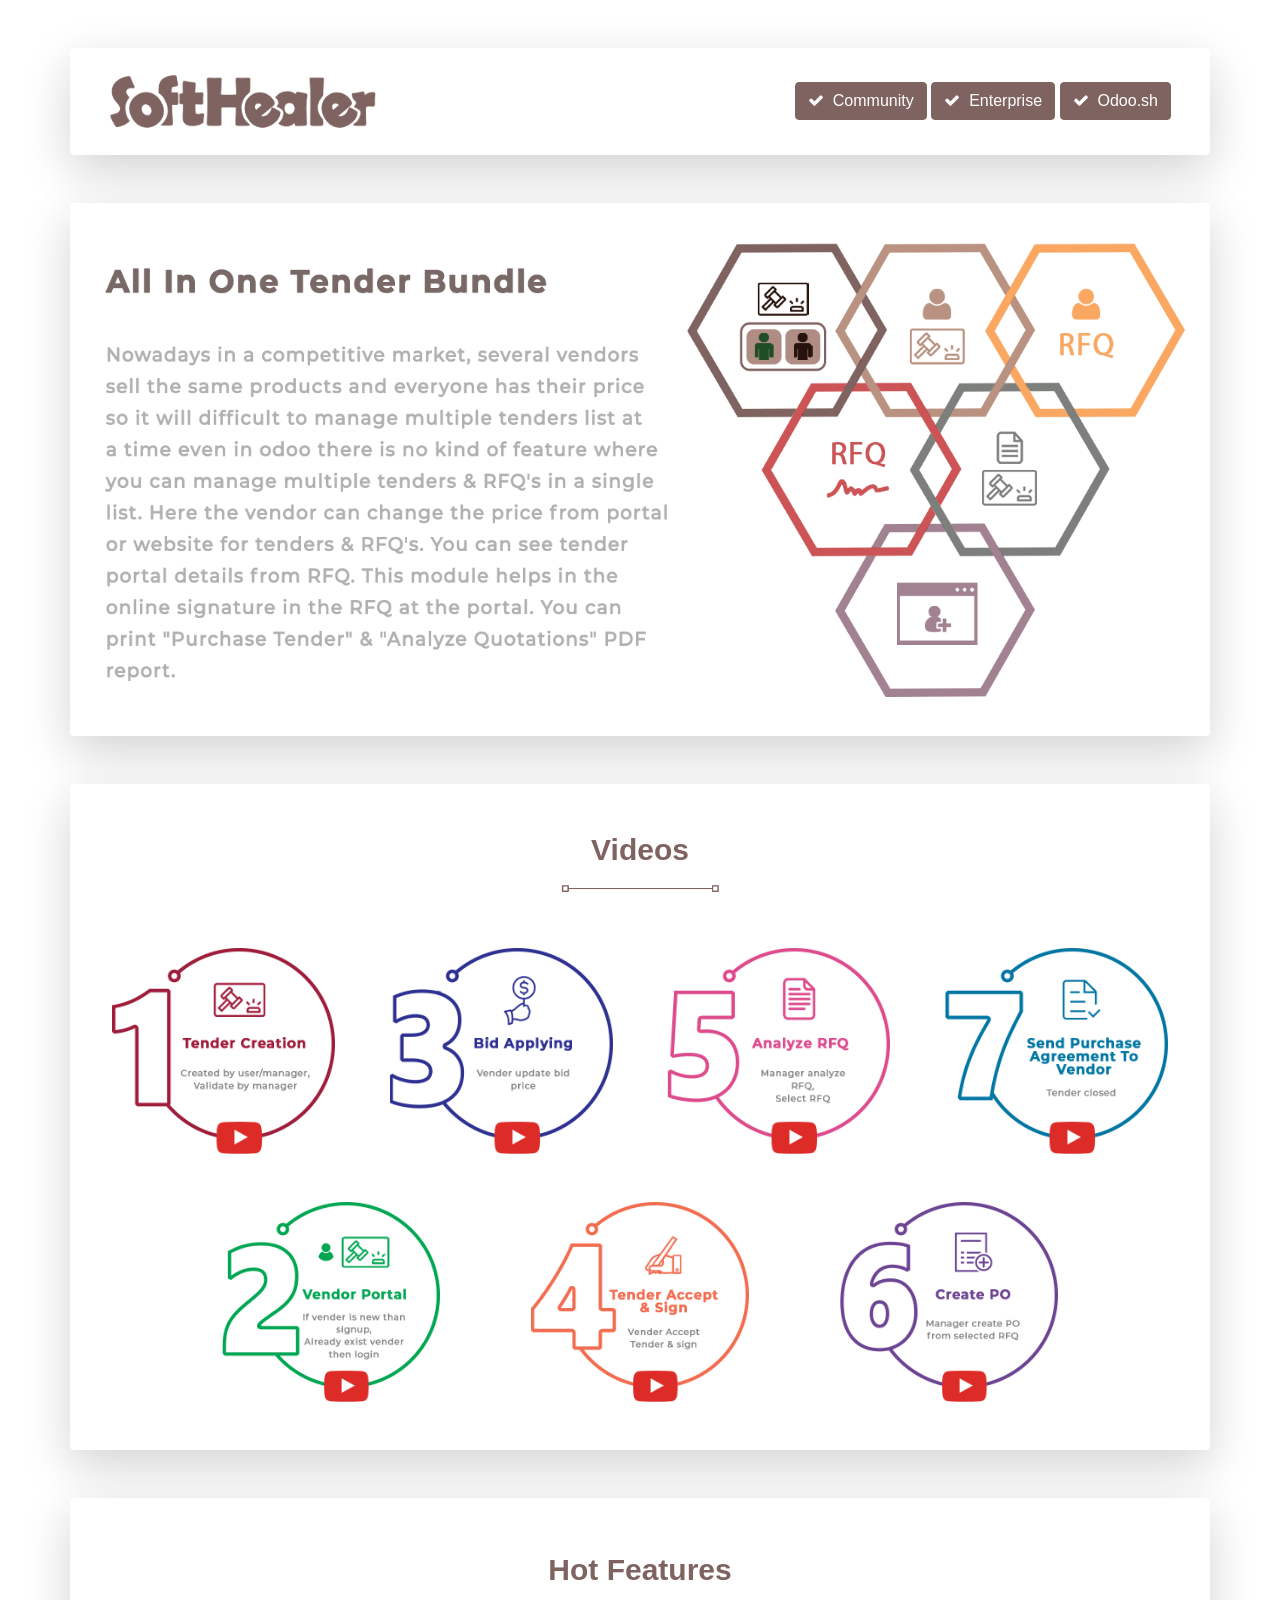
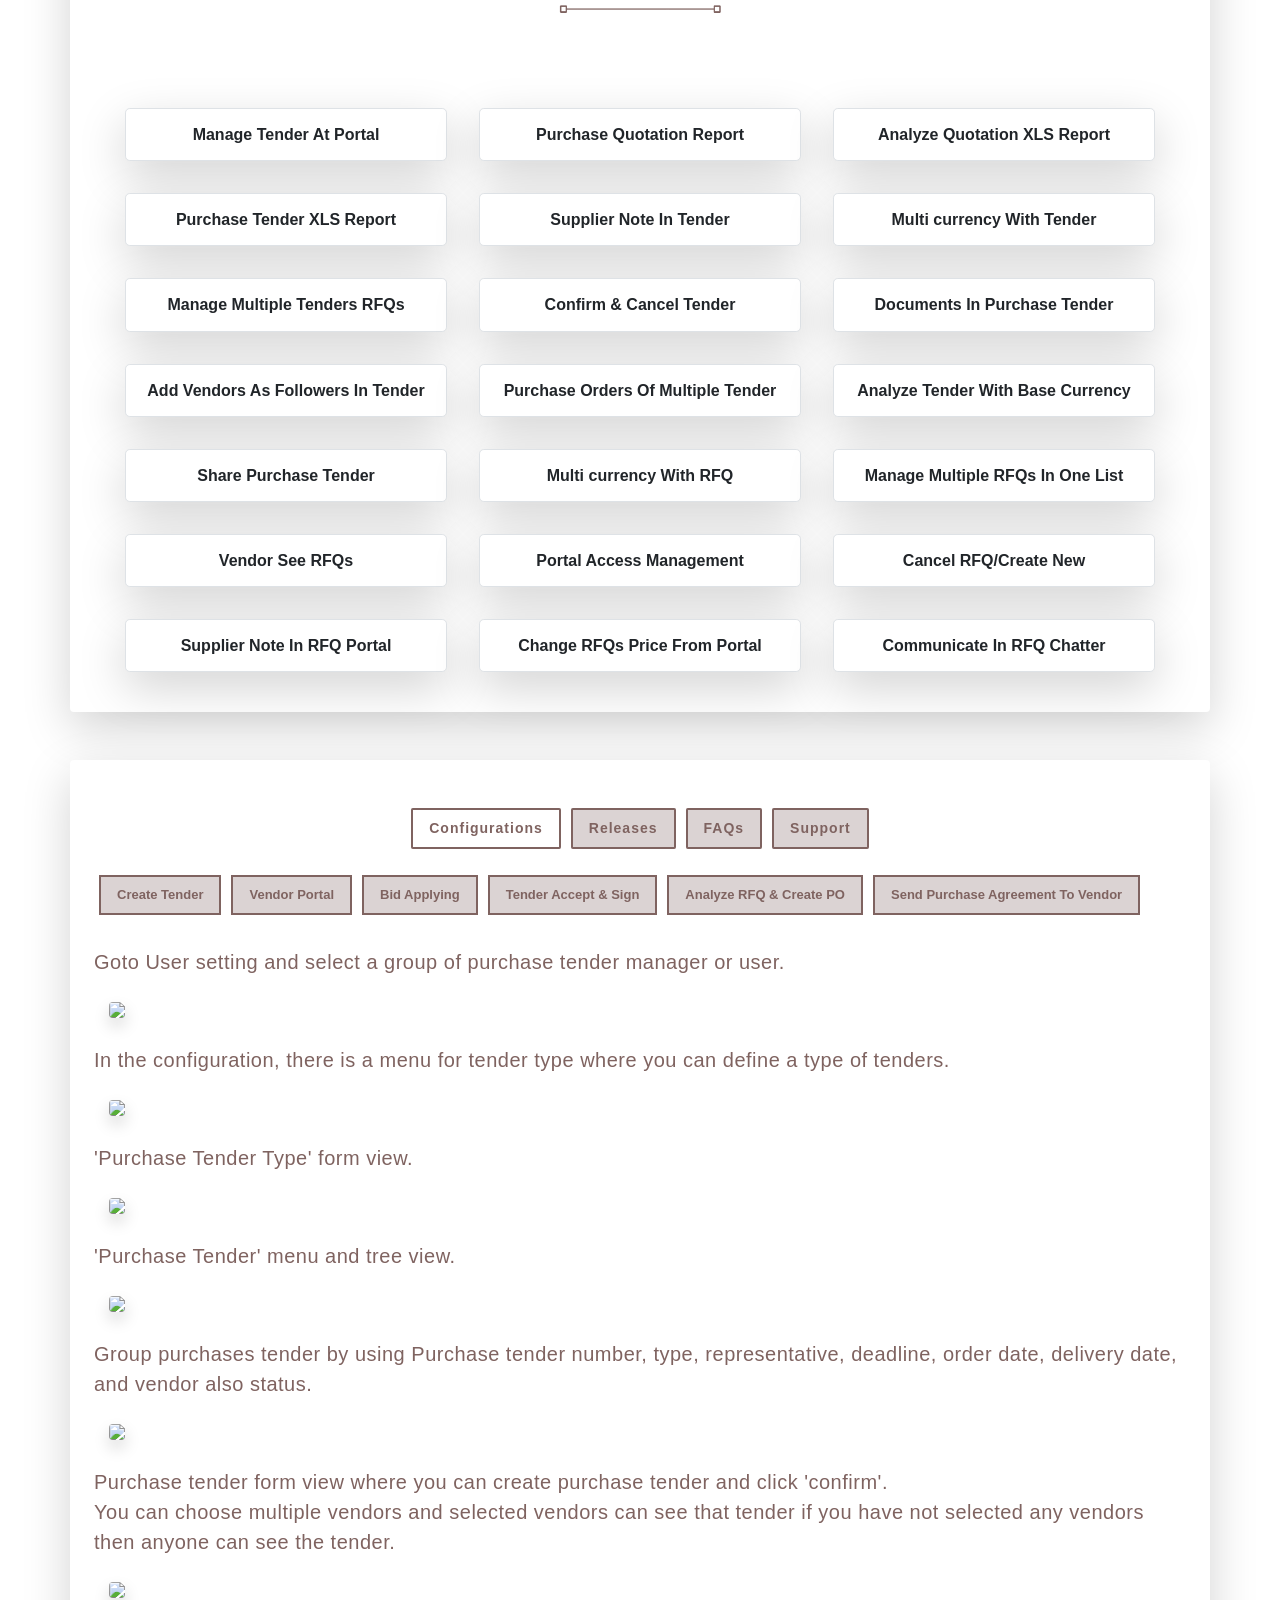
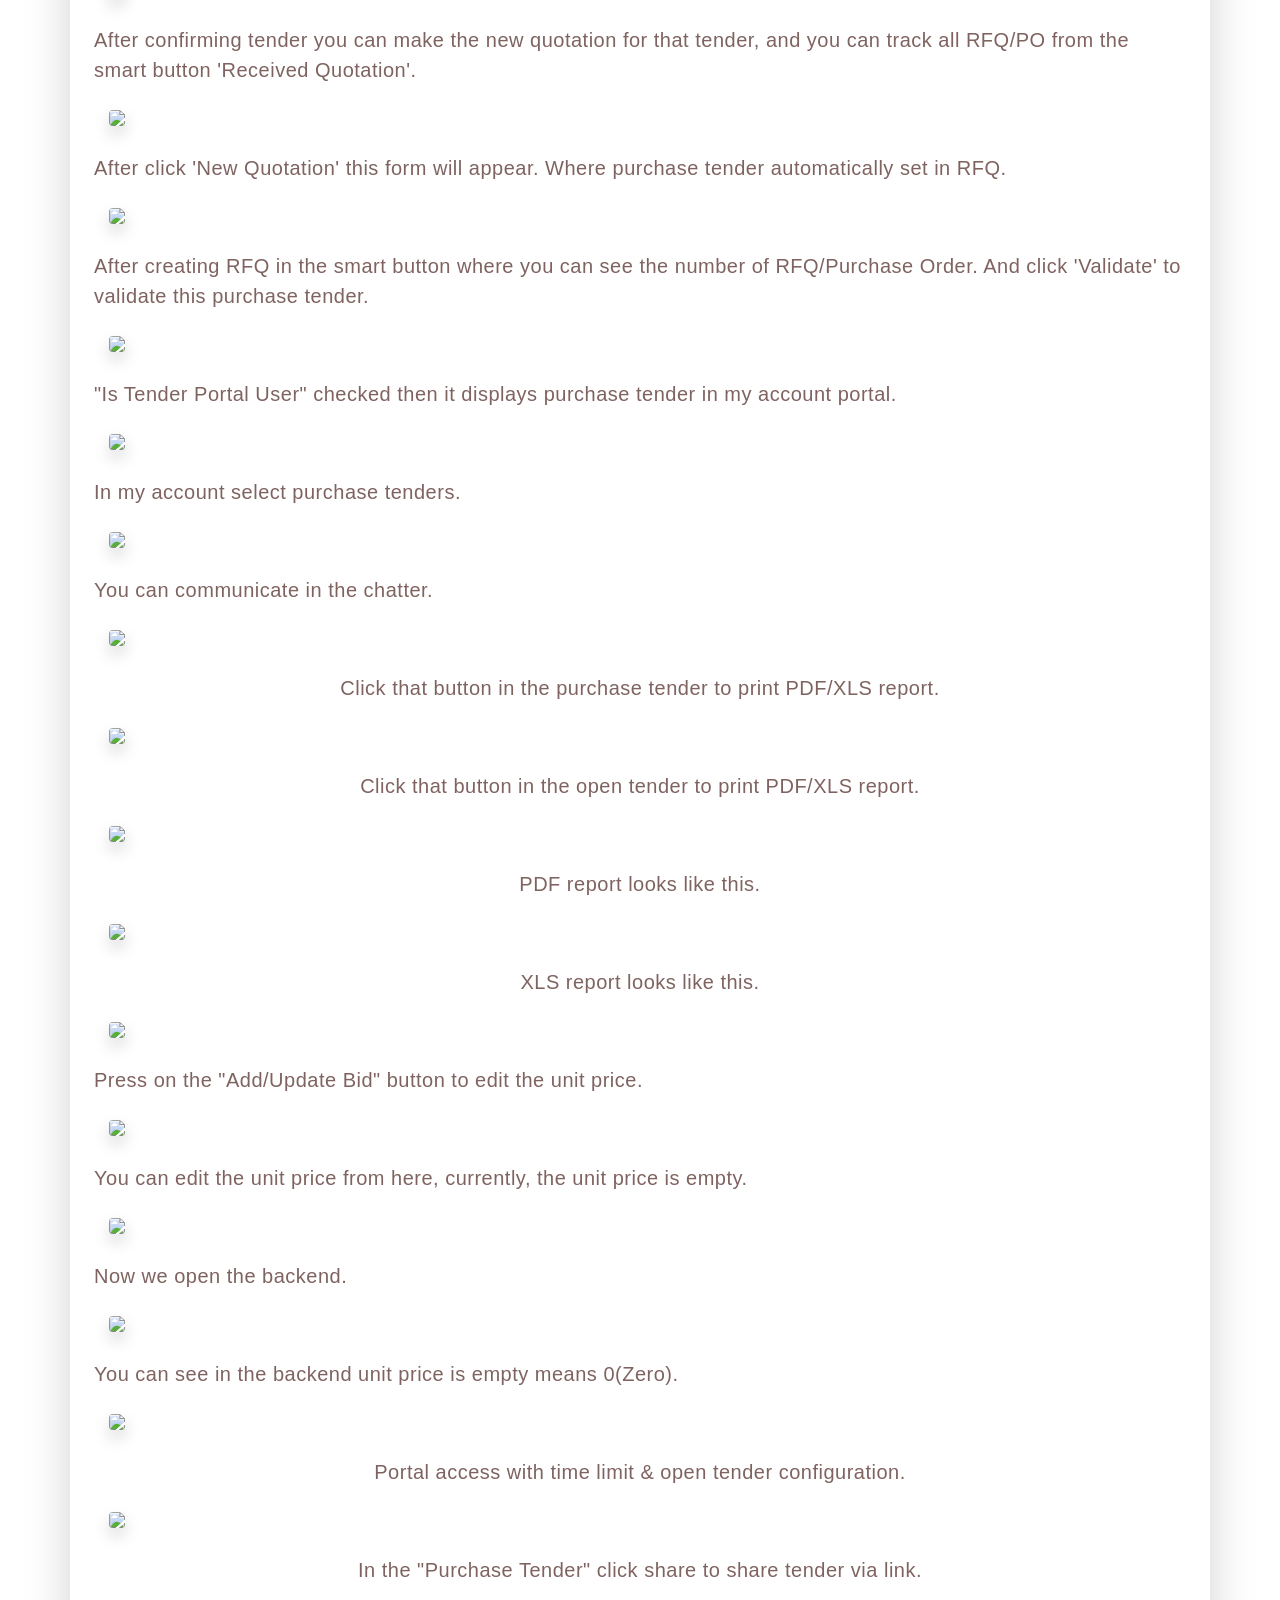
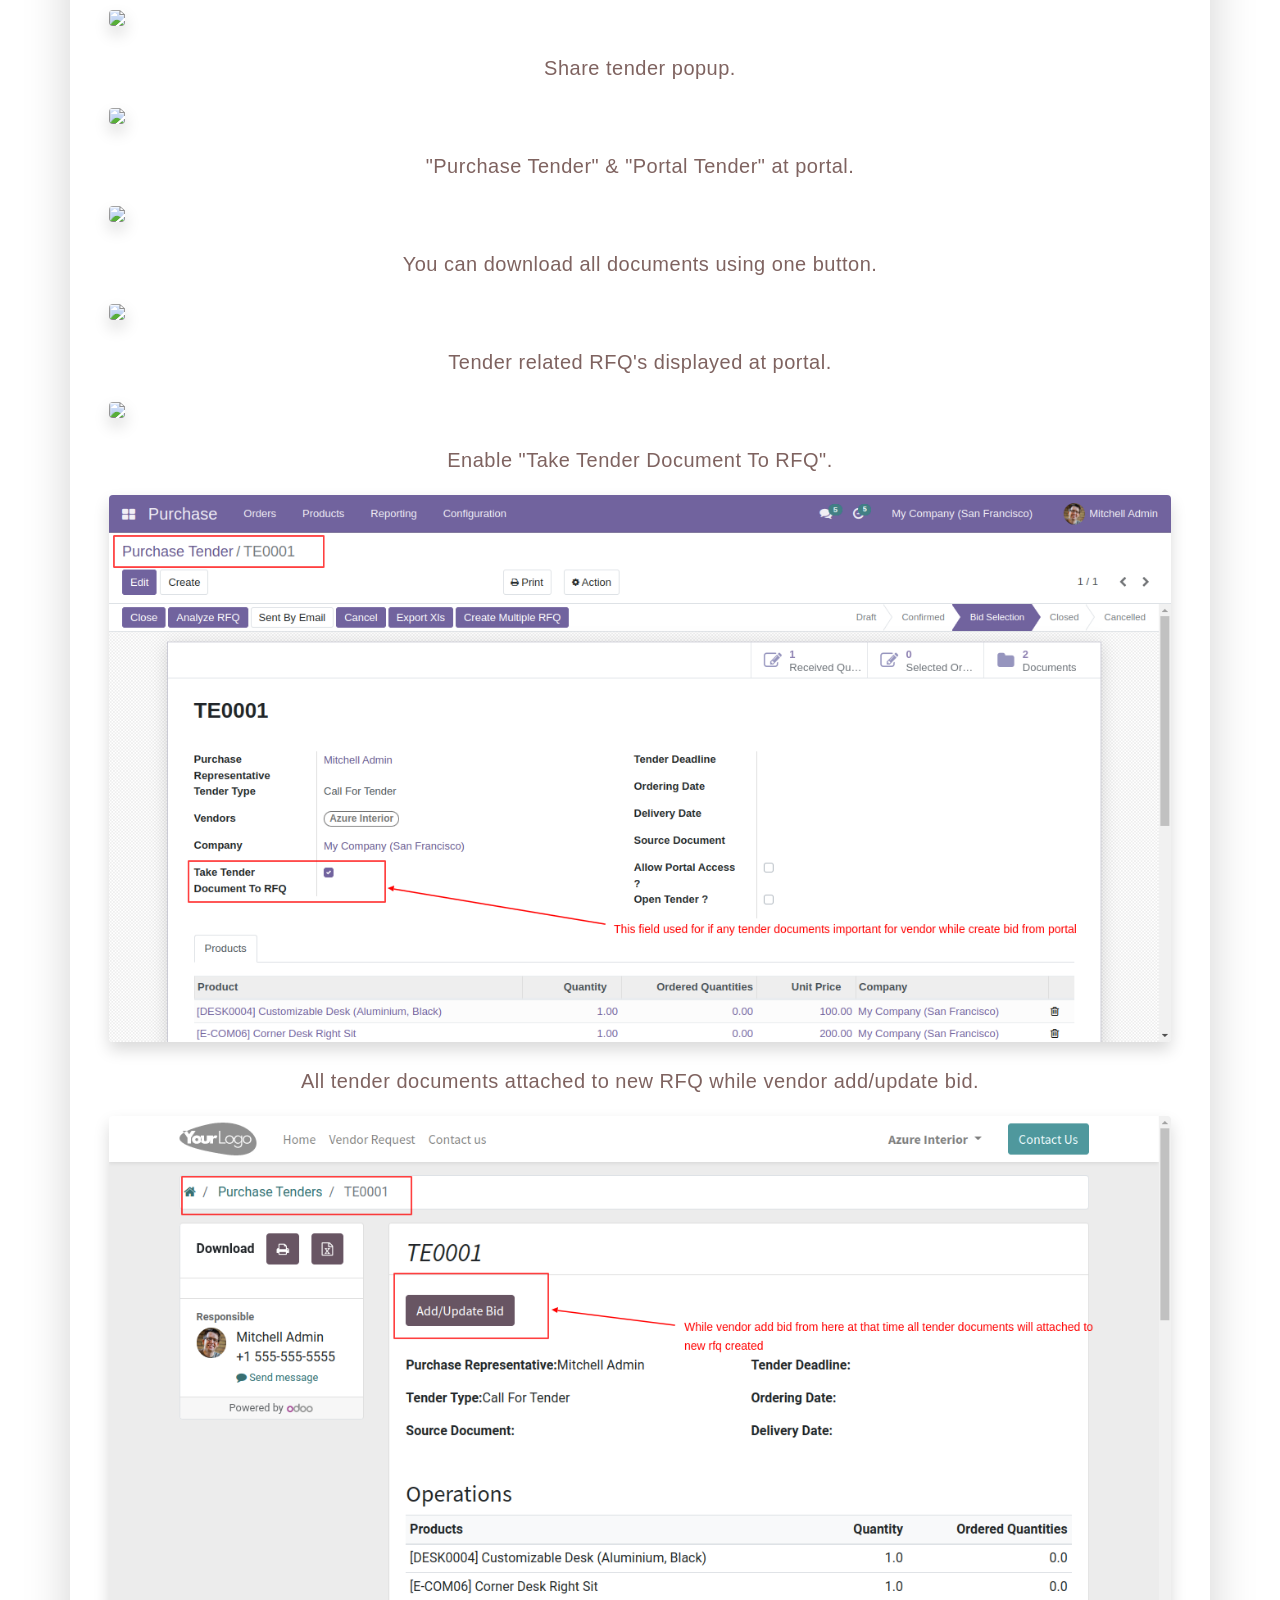
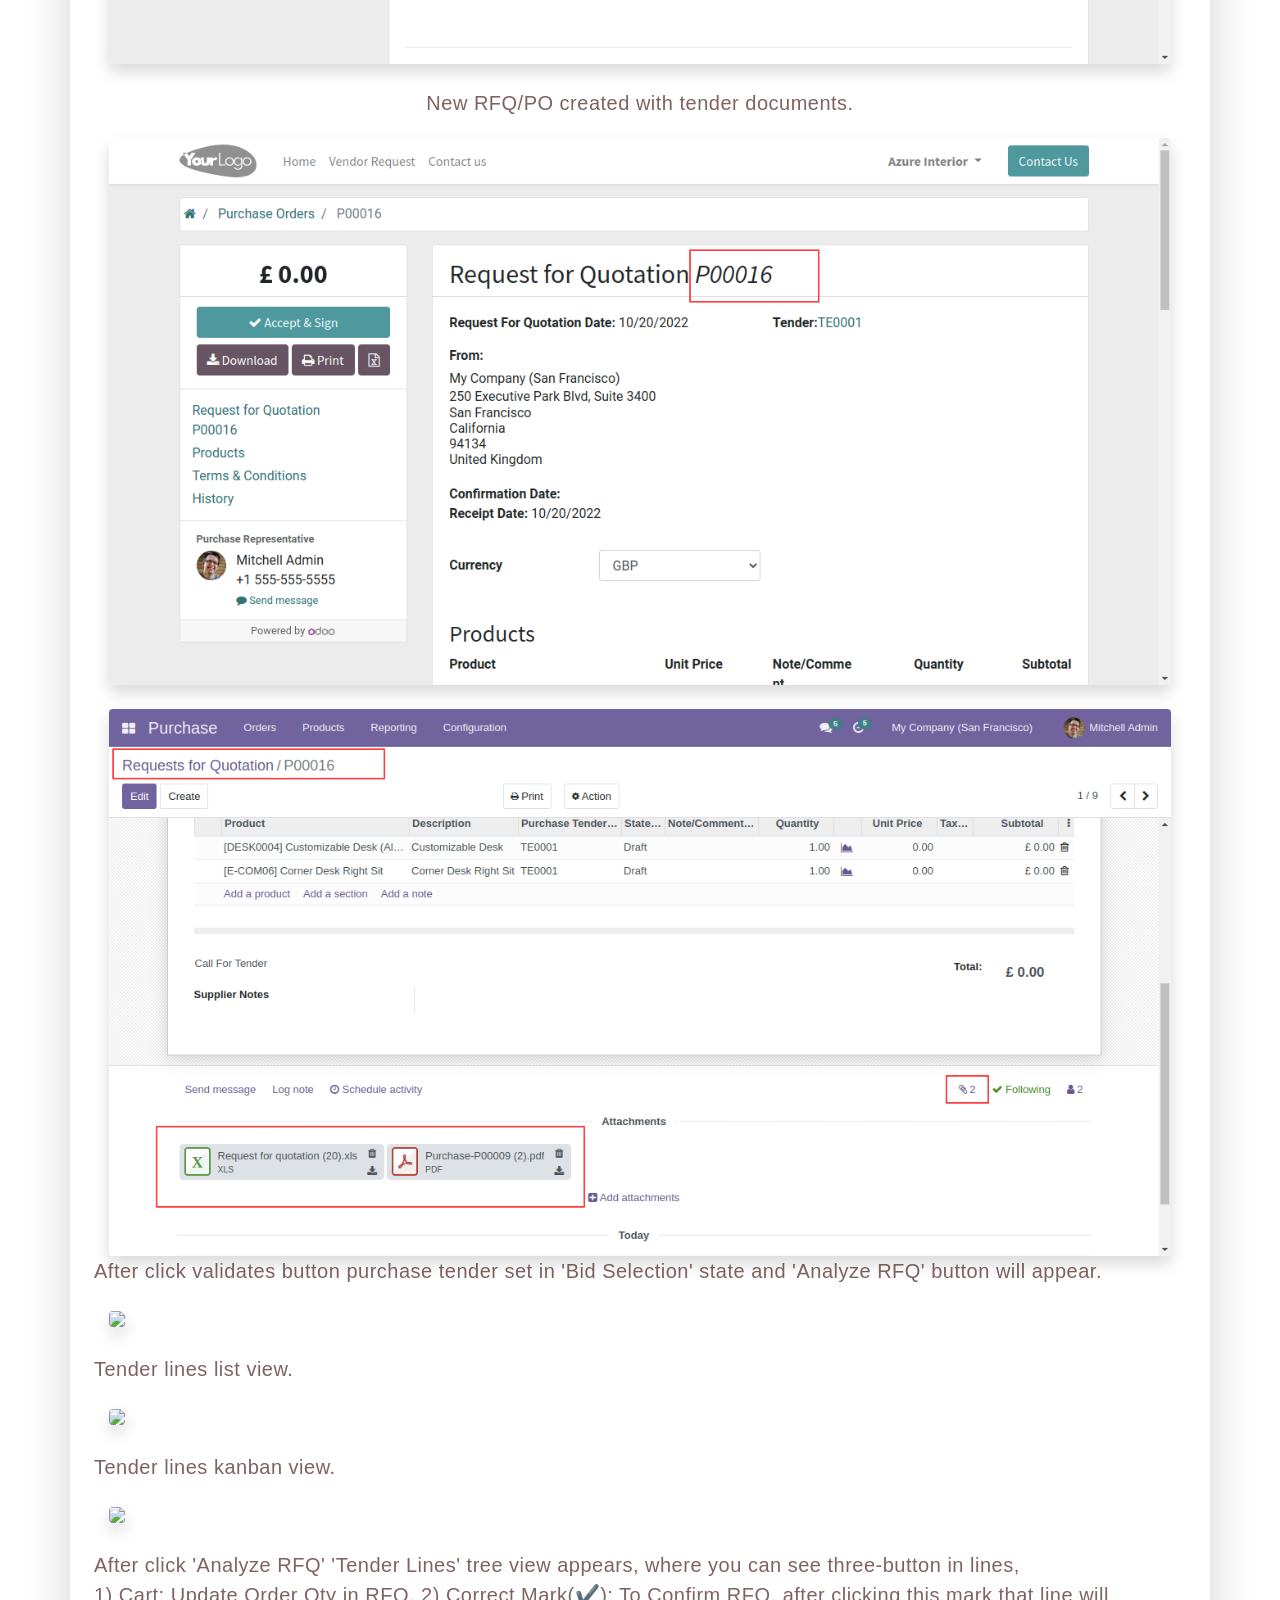
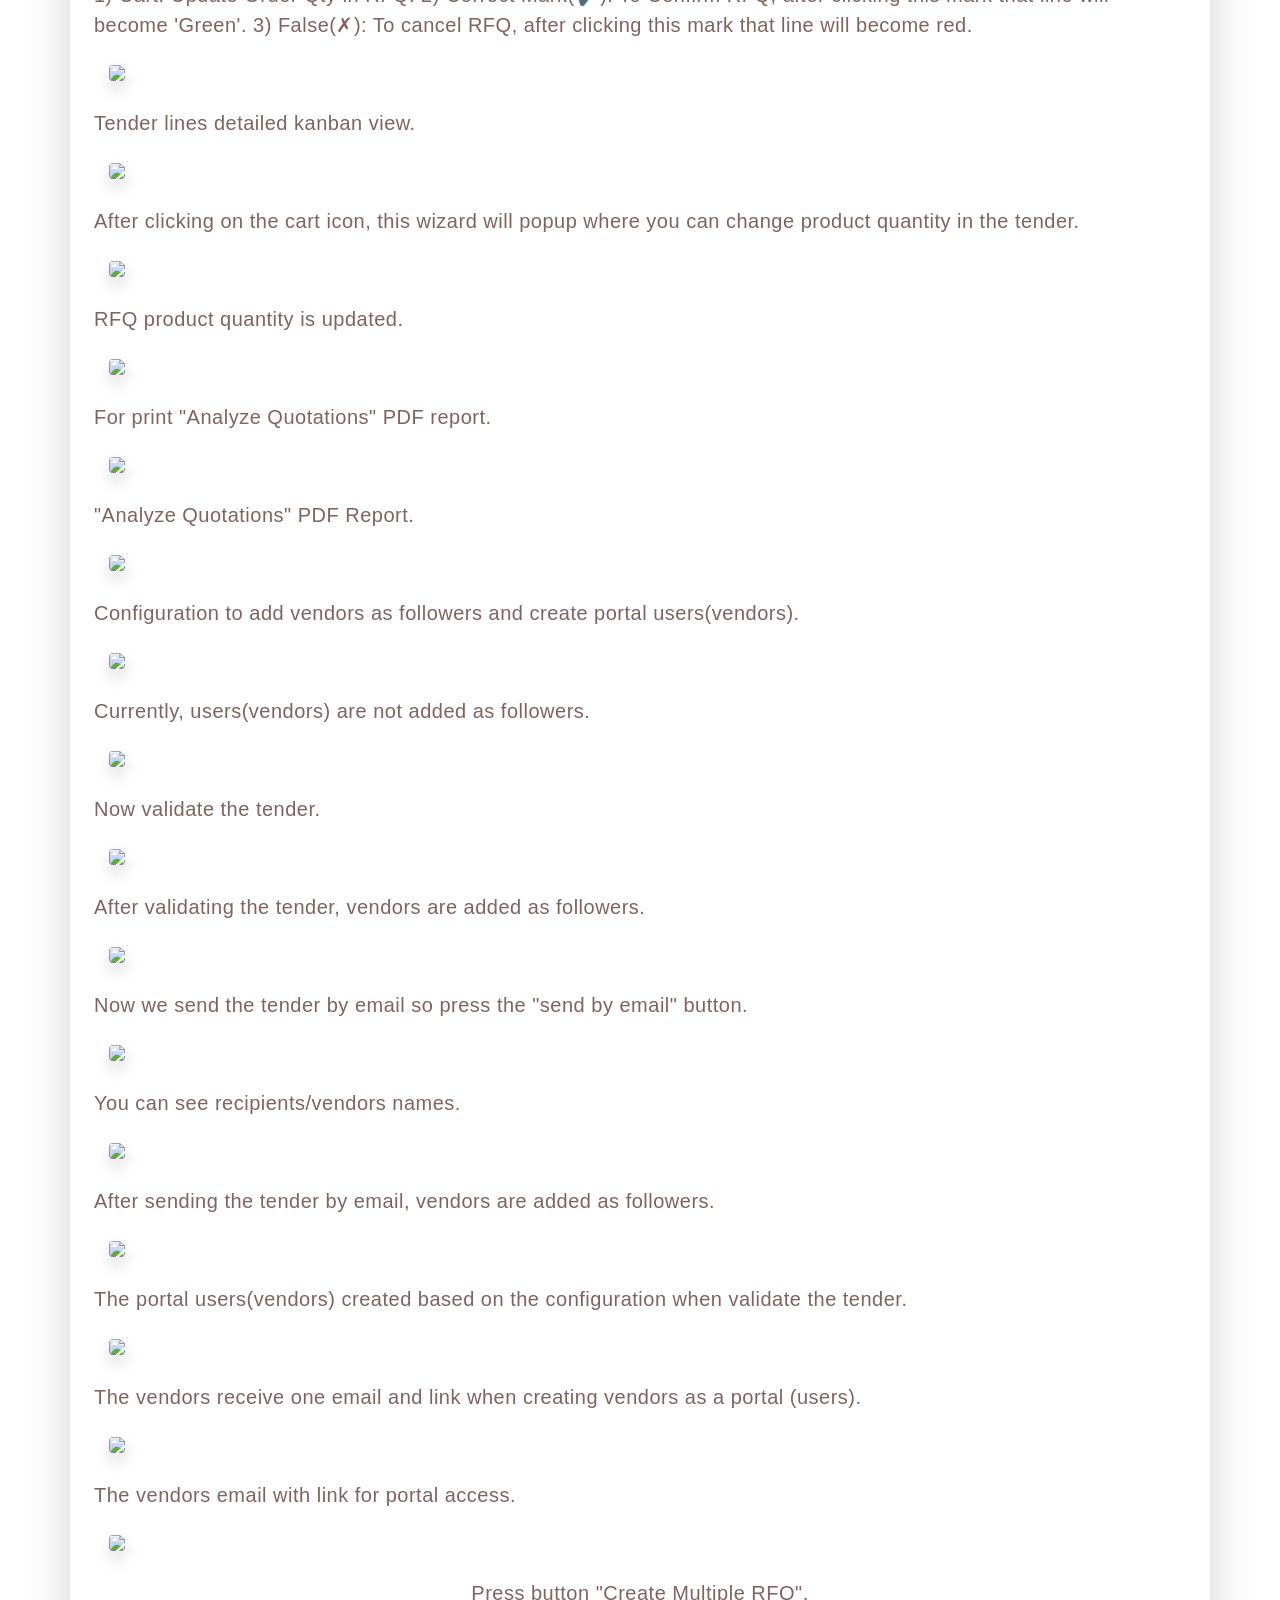
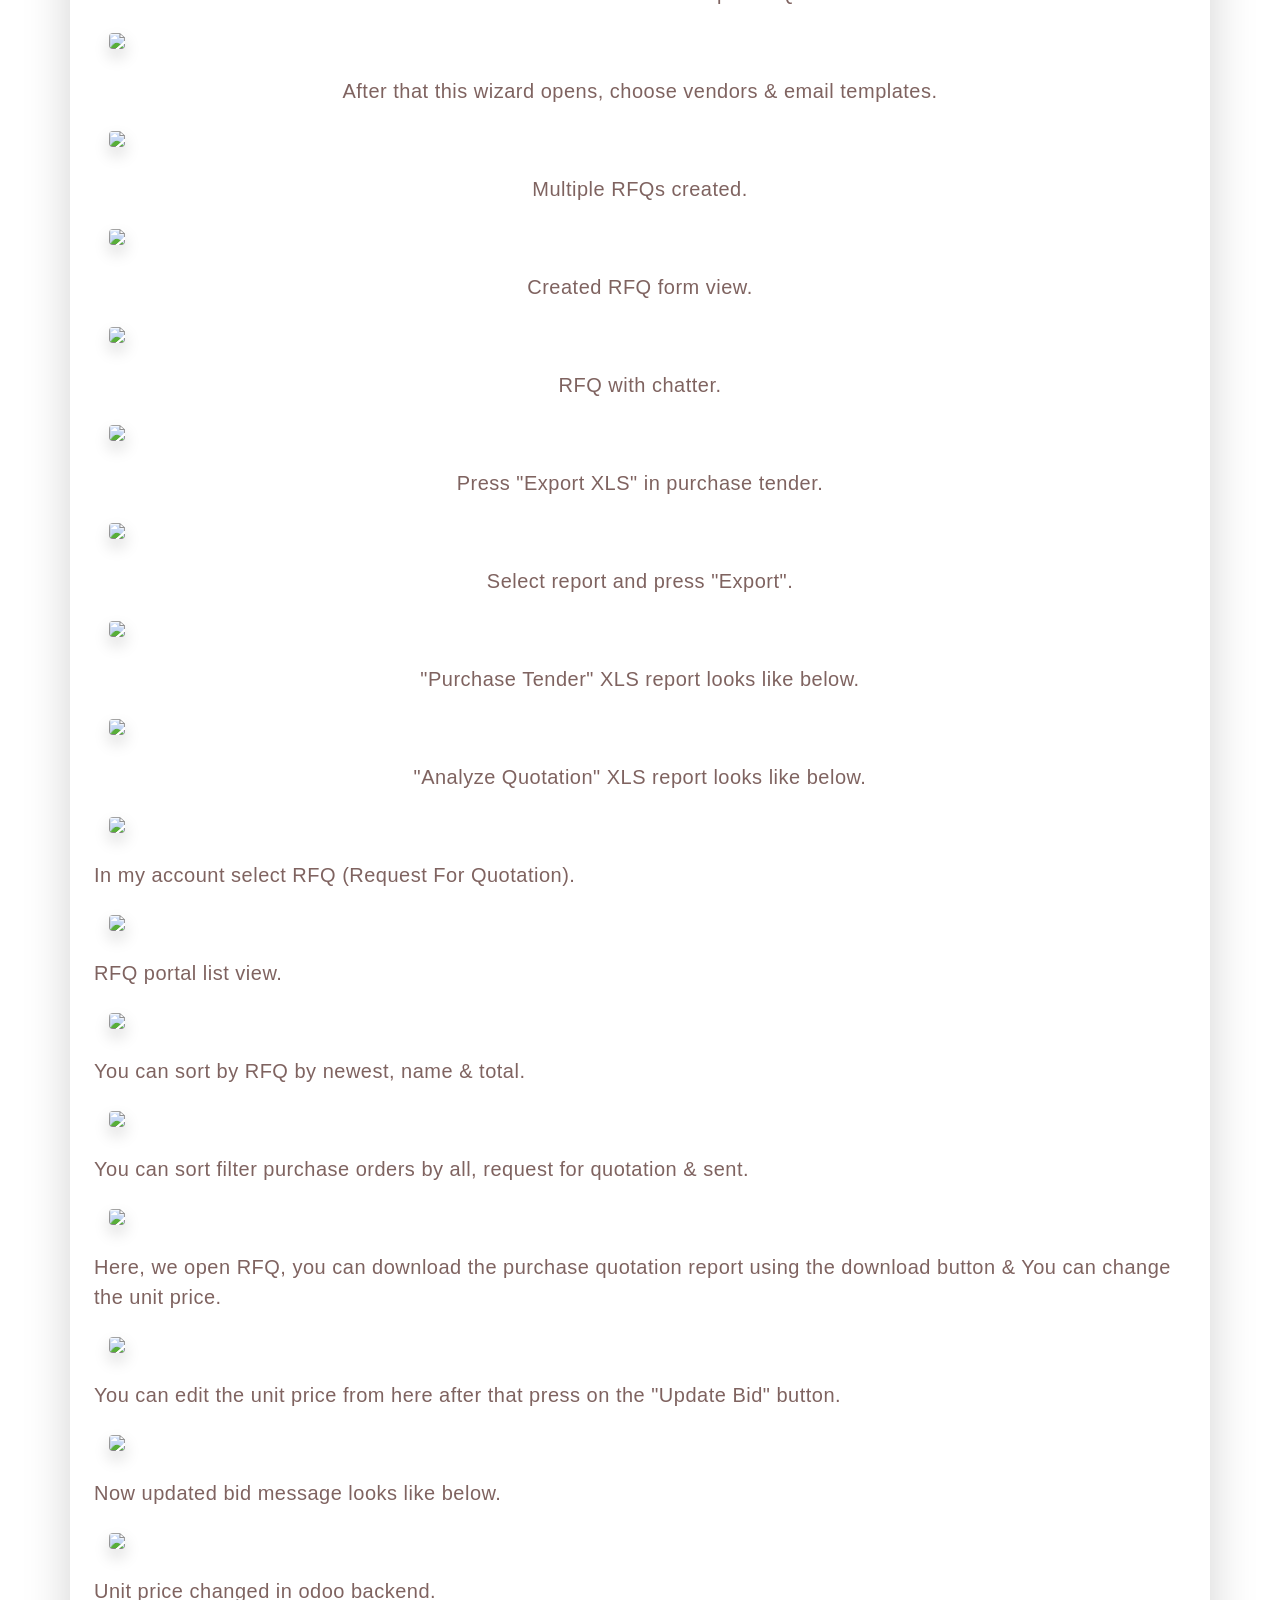
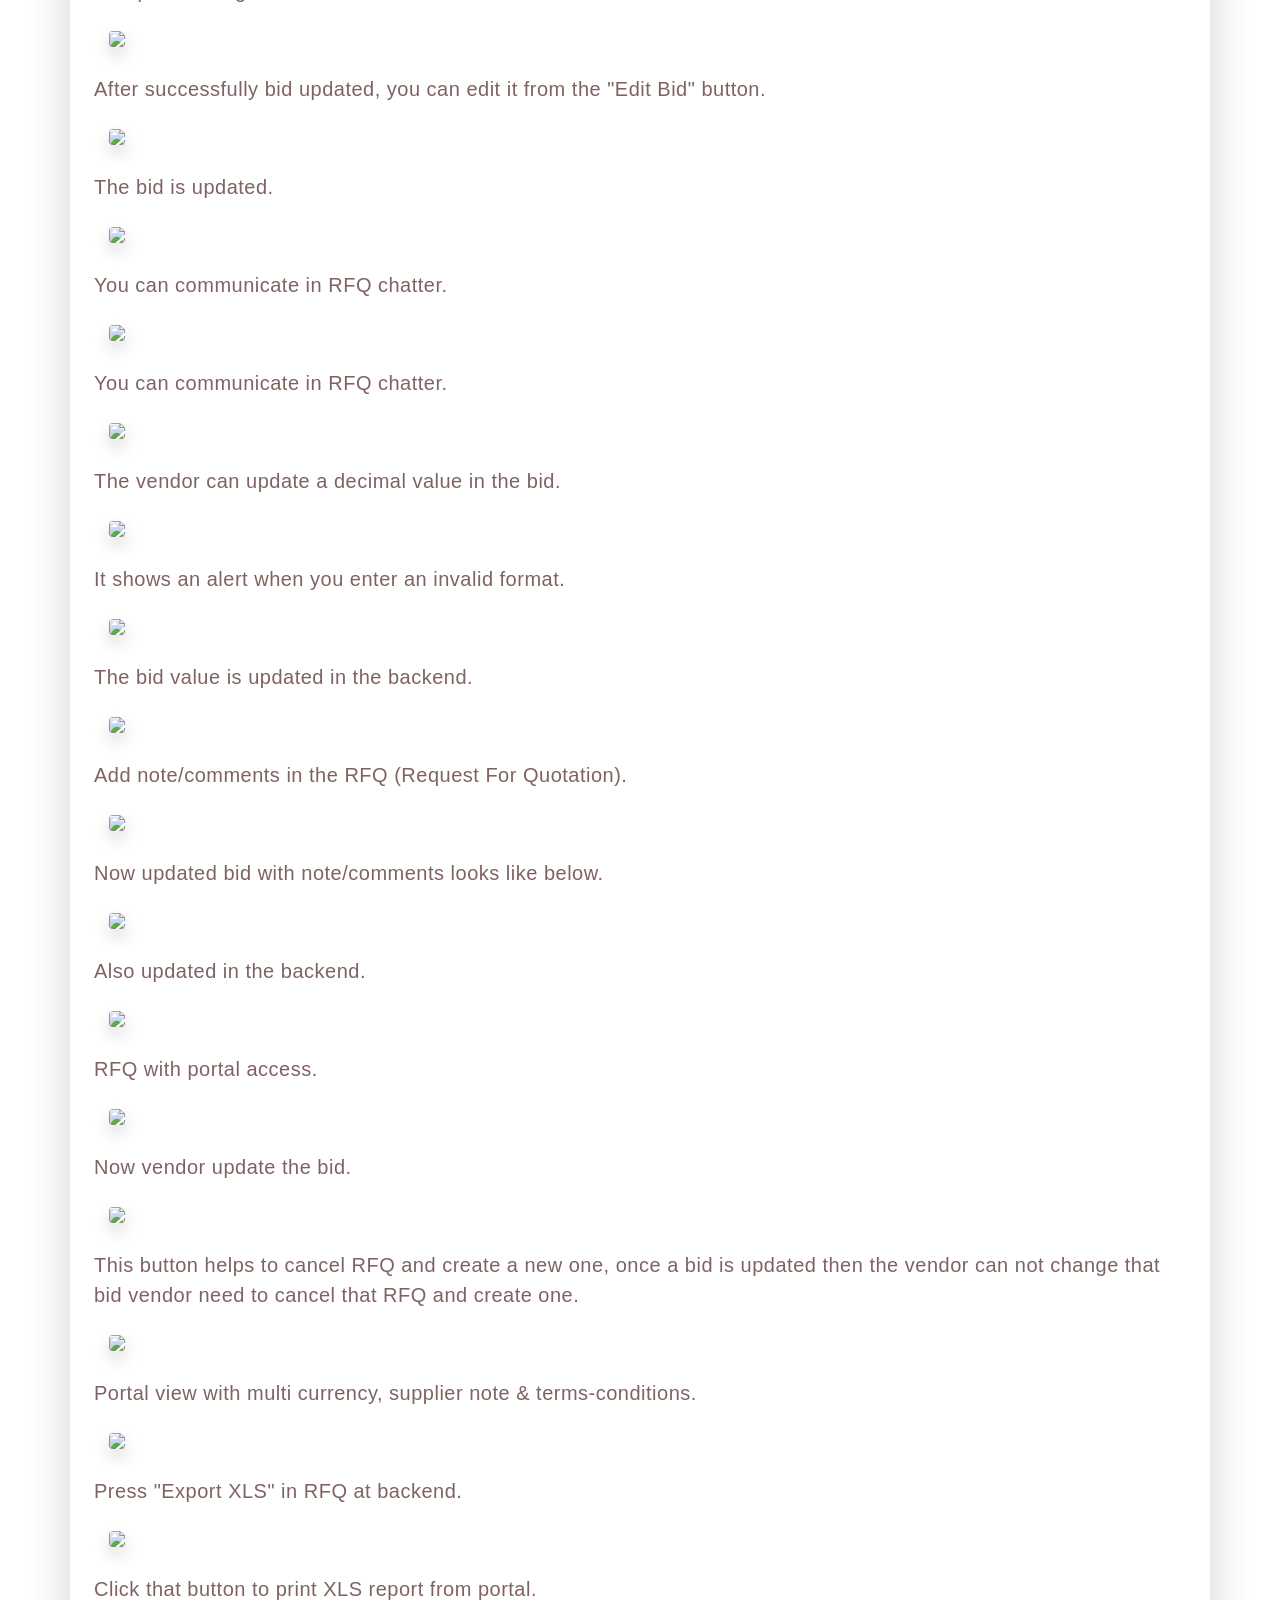
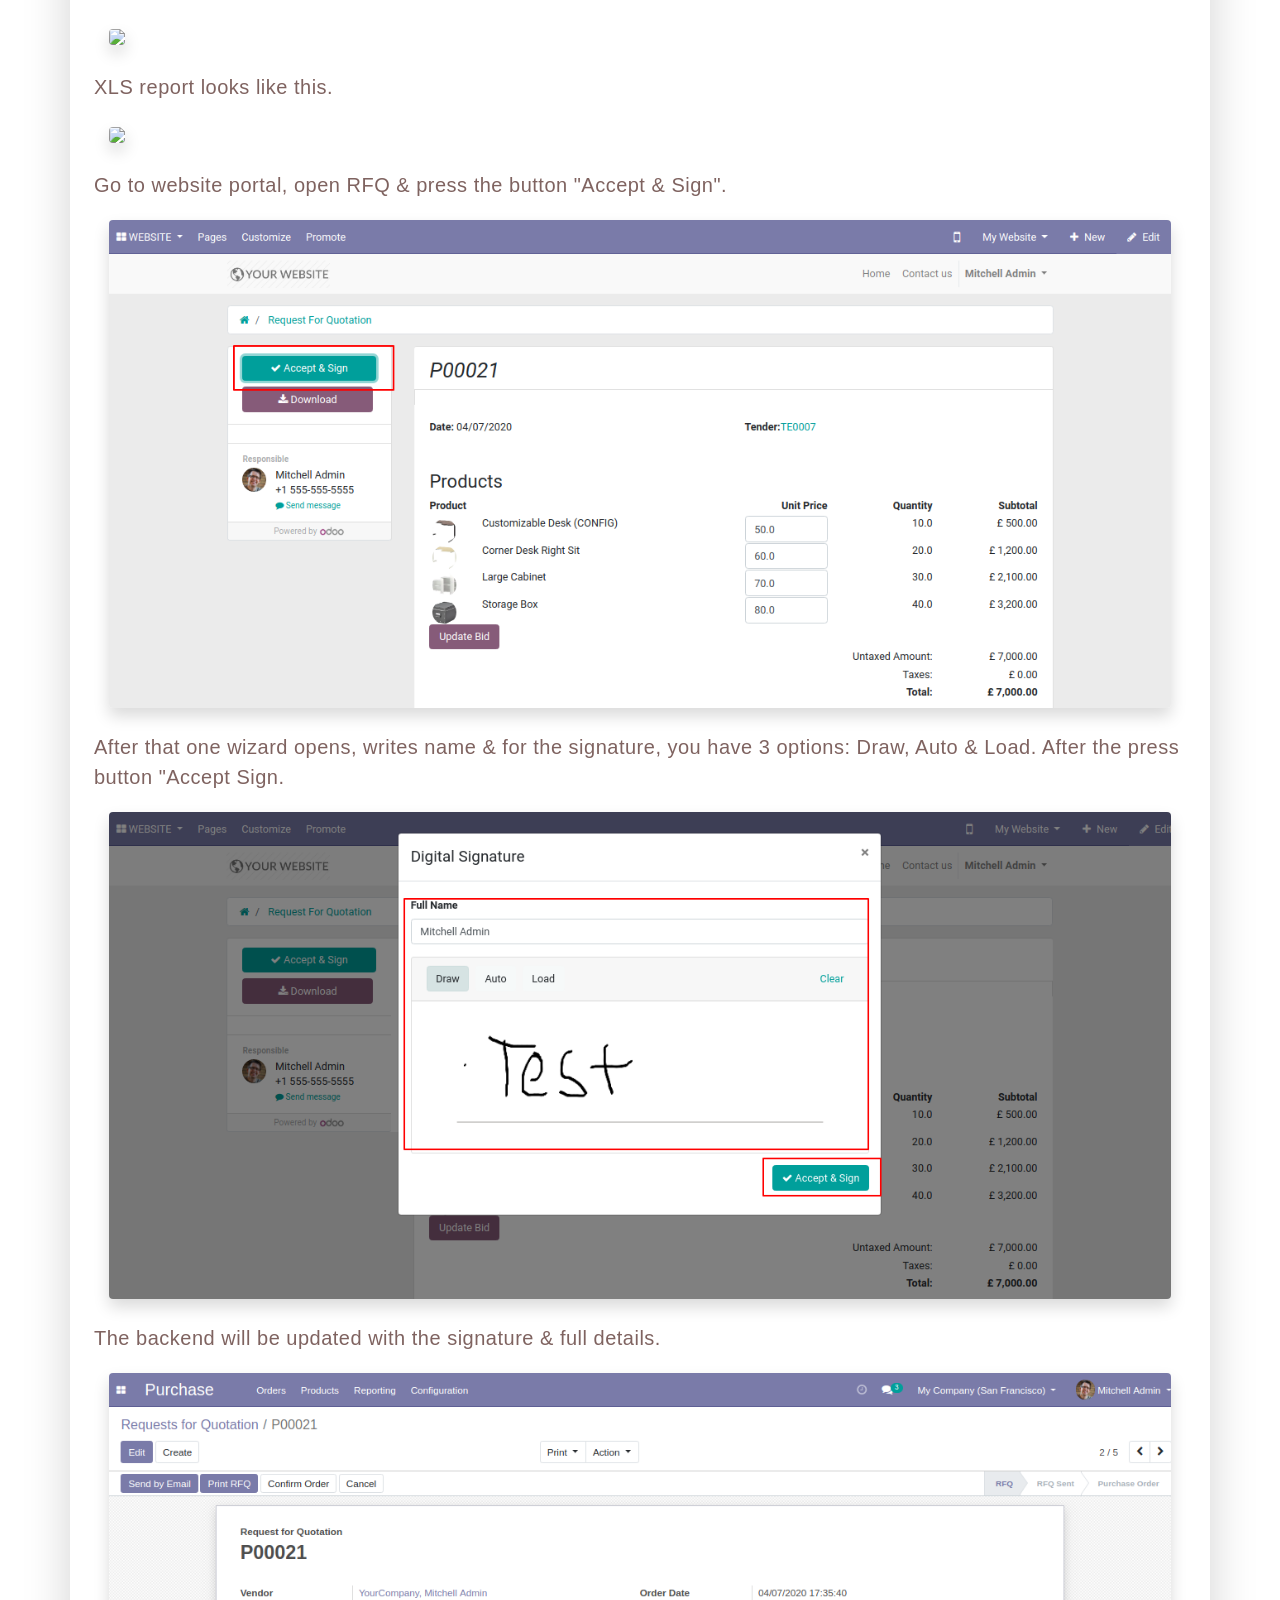
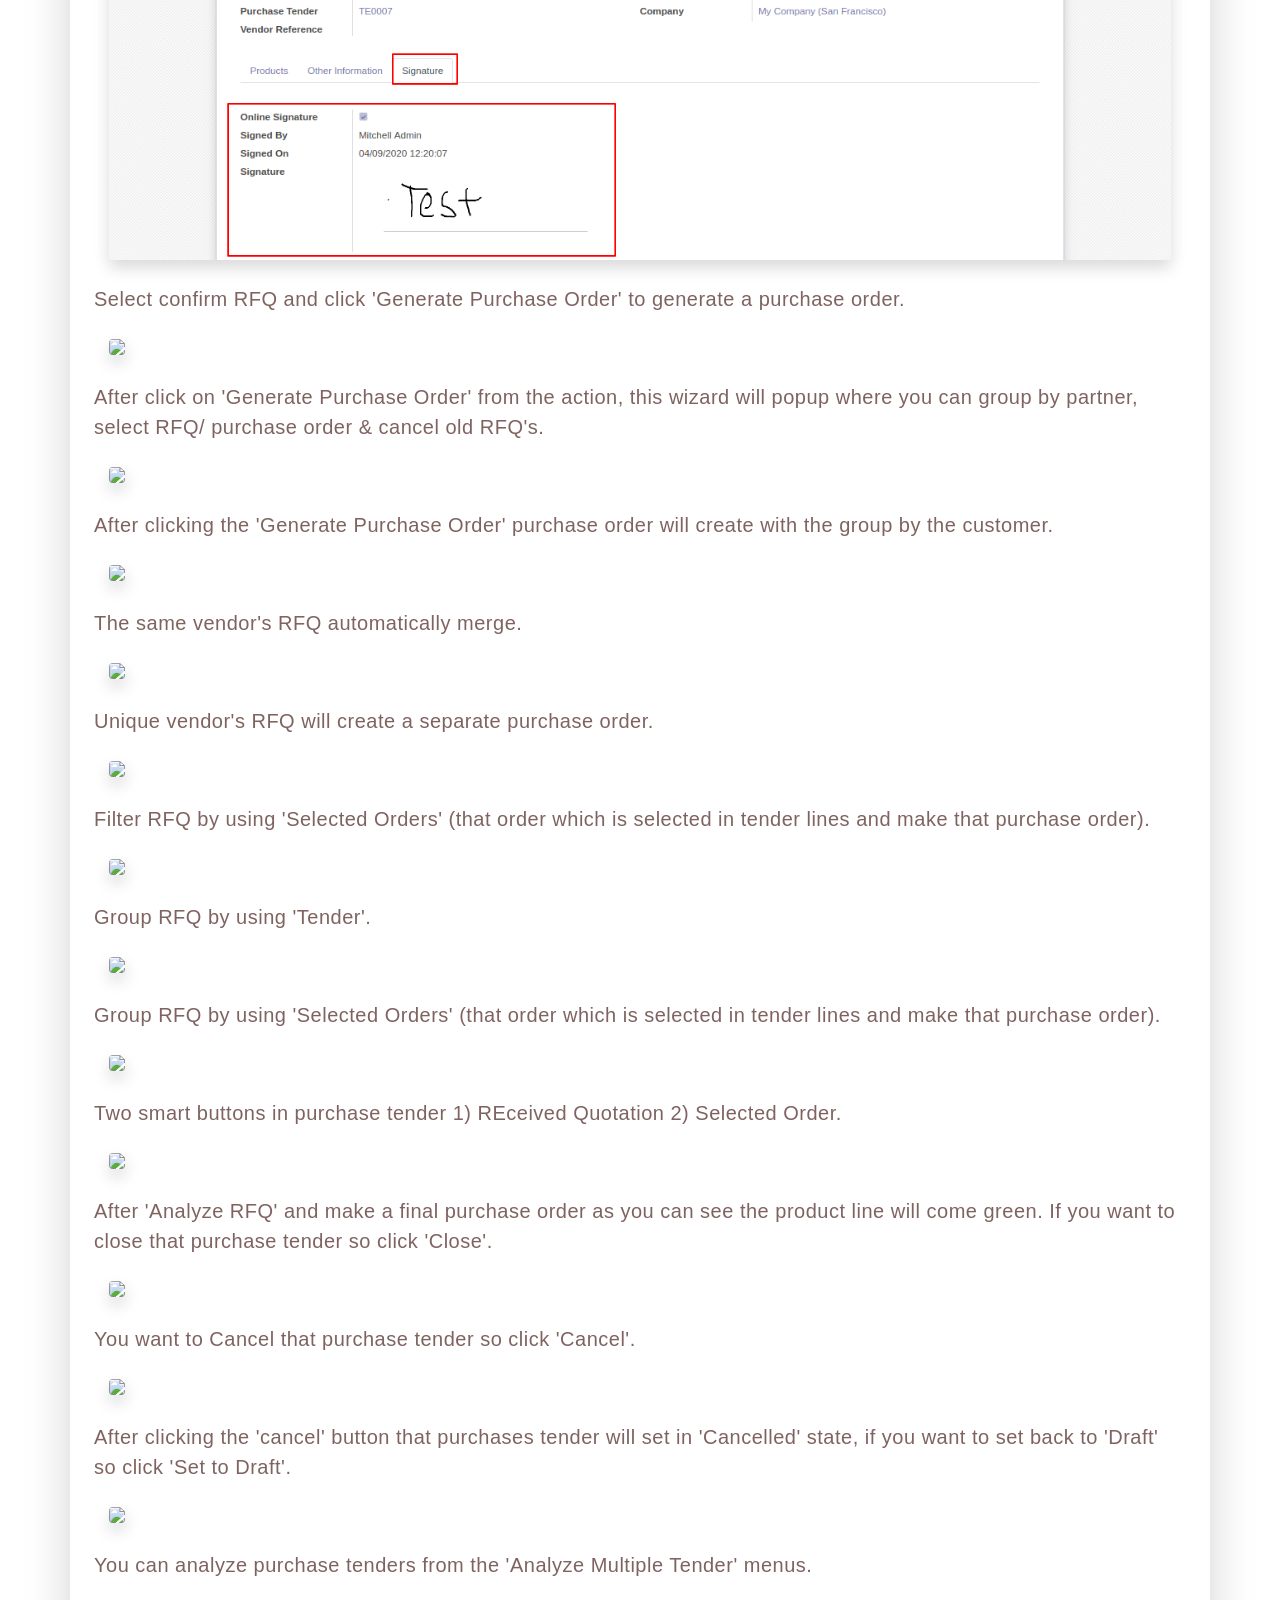
==== sh_all_in_one_tender_bundle/static/description/index.html @ 88845798 "Add files via upload" ====
<!DOCTYPE html>
<html>

<head>
    <meta charset='utf-8'>
    <meta http-equiv='X-UA-Compatible' content='IE=edge'>
    <meta name='viewport' content='width=device-width, initial-scale=1'>

    <link rel="stylesheet" href="https://maxcdn.bootstrapcdn.com/bootstrap/4.5.0/css/bootstrap.min.css">
    <link rel="stylesheet" href="https://cdnjs.cloudflare.com/ajax/libs/font-awesome/4.7.0/css/font-awesome.min.css">
    <script src="https://ajax.googleapis.com/ajax/libs/jquery/3.5.1/jquery.min.js"></script>
    <script src="https://cdnjs.cloudflare.com/ajax/libs/popper.js/1.16.0/umd/popper.min.js"></script>
    <script src="https://maxcdn.bootstrapcdn.com/bootstrap/4.5.0/js/bootstrap.min.js"></script>

</head>
<body>
    <div class="container">
        <div class="position-relative my-lg-5 my-md-4 my-3">
            <div class="row shadow-lg mt-5 rounded bg-white">
                <div class="col-12">
                    <div class="row p-4 align-items-center">
                        <div class="col-lg-4 col-md-4 col-sm-12" style="text-align:left">
                            <img src="softhealer.png" alt="logo" style="width:80%">
                        </div>
                        <div class="col-lg-8 col-md-8 col-sm-12" style="text-align:right">
                            <span class="btn btn-primary"
                                style="border:1px solid transparent; padding:.375rem .75rem; font-size:1rem; line-height:1.5; border-radius:.25rem; background-color:#7f6360; border-color:#7f6360"><i
                                    class="fa fa-check" style="margin-right:9px"></i>Community</span>
                            <span class="btn btn-primary"
                                style="border:1px solid transparent; padding:.375rem .75rem; font-size:1rem; line-height:1.5; border-radius:.25rem; background-color:#7f6360; border-color:#7f6360"><i
                                    class="fa fa-check" style="margin-right:9px"></i>Enterprise</span>
                            <span class="btn btn-primary"
                                style="border:1px solid transparent; padding:.375rem .75rem; font-size:1rem; line-height:1.5; border-radius:.25rem; background-color:#7f6360; border-color:#7f6360"><i
                                    class="fa fa-check" style="margin-right:9px"></i>Odoo.sh</span>
                        </div>
                    </div>
                </div>
            </div>
             <div class="row shadow-lg mt-5 rounded" style="background-color:#ffffff">
                <div class="col-12">
                    <div class="row">
                        <div class="col-md-12 text-center p-0">
                            <img src="main banner.png" alt="" class="w-100 h-100 p-0 rounded-lg">
                        </div>
                    </div>
                </div>
            </div>
            <div class="row shadow-lg mt-5 rounded pt-5 pb-5" style="background-color:#ffffff">
                <div class="col-12">
                    <div class="container">
                 <div class="sh_center text-center mb-5">
                    <h1 class="px-4 pb-2 text-center mb-0 font-weight-bold" style="font-size: 30px;">
                                     <b style="color:#7f6360; font-weight:700;">Videos</b></h1>
                                <img src="devider.png" style="width: 15%;">
                </div>
                <div class="row">
                    <div class="col-lg-3 col-md-6 col-12 text-center">
                        <div class="mx-auto">
                            <a  href="https://youtu.be/U11c99oX-m0" target="_blank" class="s_tooltip_tabs_tooltip_image s_figure_link" >
                                <img src="video_icons/1.png" alt="video_item_1" style="width: 90%;">
                            </a>
                        </div>
                    </div>
                    <div class="col-lg-3 col-md-6 col-12 text-center">
                            <div class="mx-auto">
                            <a href="https://youtu.be/fC170lmqIqU" class="s_tooltip_tabs_tooltip_image s_figure_link">
                                <img src="video_icons/3.png" alt="video_item_3" style="width: 90%;">
                            </a>
                        </div>
                    </div>
                    <div class="col-lg-3 col-md-6 col-12 text-center">
                            <div class="mx-auto">
                            <a href="https://youtu.be/u8BxpjrEeRY" class="s_tooltip_tabs_tooltip_image s_figure_link">
                                <img src="video_icons/5.png" alt="video_item_5" style="width: 90%;">
                            </a>
                        </div>
                    </div>
                    <div class="col-lg-3 col-md-6 col-12 text-center">
                        <div class="s_panel_video mx-auto item">
                            <a href="https://youtu.be/U11c99oX-m0?t=240" target="_blank">
                                <img src="video_icons/7.png" alt="video_item_7" style="width: 90%;">
                            </a>
                        </div>
                    </div>
                </div>
                <div class="row mt-5">
                    <div class="col-lg-4 col-md-6 col-12 text-right">
                    
                            <div class="mx-auto">
                            <a href="https://youtu.be/1ITSlOcIxe0" class="s_tooltip_tabs_tooltip_image s_figure_link" >
                                <img src="video_icons/2.png" alt="video_item_2" style="width: 64%;">
                            </a>
                        </div>
                    </div>
                    <div class="col-lg-4 col-md-6 col-12 text-center">
                       
                            <div class="mx-auto">
                            <a  href="https://youtu.be/7VSOlVMKbaQ" class="s_tooltip_tabs_tooltip_image s_figure_link">
                                <img src="video_icons/4.png" alt="video_item_4" style="width: 64%;">
                            </a>
                        </div>
                    </div>
                    <div class="col-lg-4 col-md-6 col-12 text-left">
                        <div class="s_panel_video mx-auto item">
                            <a href="https://youtu.be/U11c99oX-m0?t=148" target="_blank">
                                <img src="video_icons/6.png" alt="video_item_6" style="width: 64%;">
                            </a>
                        </div>
                    </div>
                </div>
            </div>
                </div>
            </div>

    <!-- Hot feature  section -->
    <div class="row shadow-lg mt-5 rounded bg-white"> 
    <section id="sh_hot_feature" style="padding-top: 30px;background-color: transparent;">
        <div class="container">
            <div class="sh_center text-center mb-5">
                <h1 class="px-4 pt-4 pb-2 text-center mb-0 font-weight-bold" style="font-size: 30px;">
                                 <b style="color:#7f6360; font-weight:700;">Hot Features</b></h1>
                            <img src="devider.png" style="width: 15%;">
            </div>
       <div class="row mx-auto text-left justify-content-center pb-4 p-lg-4 p-md-4 p-0">
                               
                                
                                <div class="col-md-4 my-3 px-lg-3 px-md-3 px-0">
                                    <div class=" border shadow-lg bg-white rounded rounded-lg text-center p-3 ">
                                        <div>
                                            <h5 class="mt-0 mb-0 font-weight-bold" style="font-size: 16px;">Manage Tender At Portal</h5>
                                        </div>
                                    </div>
                                </div>
                           
                             <div class="col-md-4 my-3 px-lg-3 px-md-3 px-0">
                                    <div class=" border shadow-lg bg-white rounded rounded-lg text-center p-3">
                                        <div>
                                            <h5 class="mt-0 mb-0 font-weight-bold" style="font-size: 16px;">Purchase Quotation Report</h5>
                                        </div>
                                    </div>
                                </div>
                                <div class="col-md-4 my-3 px-lg-3 px-md-3 px-0">
                                    <div class=" border shadow-lg bg-white rounded rounded-lg text-center p-3 ">
                                        <div>
                                            <h5 class="mt-0 mb-0 font-weight-bold" style="font-size: 16px;">Analyze Quotation XLS Report</h5>
                                        </div>
                                    </div>
                                </div>
                                
                                <div class="col-md-4 my-3 px-lg-3 px-md-3 px-0">
                                    <div class=" border shadow-lg bg-white rounded rounded-lg text-center p-3 ">
                                        <div>
                                            <h5 class="mt-0 mb-0 font-weight-bold" style="font-size: 16px;">Purchase Tender XLS Report</h5>
                                        </div>
                                    </div>
                                </div>
                           
                             <div class="col-md-4 my-3 px-lg-3 px-md-3 px-0">
                                    <div class=" border shadow-lg bg-white rounded rounded-lg text-center p-3">
                                        <div>
                                            <h5 class="mt-0 mb-0 font-weight-bold" style="font-size: 16px;">Supplier Note In Tender</h5>
                                        </div>
                                    </div>
                                </div>
                                <div class="col-md-4 my-3 px-lg-3 px-md-3 px-0">
                                    <div class=" border shadow-lg bg-white rounded rounded-lg text-center p-3 ">
                                        <div>
                                            <h5 class="mt-0 mb-0 font-weight-bold" style="font-size: 16px;">Multi currency With Tender</h5>
                                        </div>
                                    </div>
                                </div>
                                
                                <div class="col-md-4 my-3 px-lg-3 px-md-3 px-0">
                                    <div class=" border shadow-lg bg-white rounded rounded-lg text-center p-3 ">
                                        <div>
                                            <h5 class="mt-0 mb-0 font-weight-bold" style="font-size: 16px;">Manage Multiple Tenders RFQs</h5>
                                        </div>
                                    </div>
                                </div>
                            
                             <div class="col-md-4 my-3 px-lg-3 px-md-3 px-0">
                                    <div class=" border shadow-lg bg-white rounded rounded-lg text-center p-3">
                                        <div>
                                            <h5 class="mt-0 mb-0 font-weight-bold" style="font-size: 16px;">Confirm & Cancel Tender</h5>
                                        </div>
                                    </div>
                                </div>
                                <div class="col-md-4 my-3 px-lg-3 px-md-3 px-0">
                                    <div class=" border shadow-lg bg-white rounded rounded-lg text-center p-3 ">
                                        <div>
                                            <h5 class="mt-0 mb-0 font-weight-bold" style="font-size: 16px;">Documents In Purchase Tender</h5>
                                        </div>
                                    </div>
                                </div>
                                
                                <div class="col-md-4 my-3 px-lg-3 px-md-3 px-0">
                                    <div class=" border shadow-lg bg-white rounded rounded-lg text-center p-3 ">
                                        <div>
                                            <h5 class="mt-0 mb-0 font-weight-bold" style="font-size: 16px;">Add Vendors As Followers In Tender</h5>
                                        </div>
                                    </div>
                                </div>
                           
                             <div class="col-md-4 my-3 px-lg-3 px-md-3 px-0">
                                    <div class=" border shadow-lg bg-white rounded rounded-lg text-center p-3">
                                        <div>
                                            <h5 class="mt-0 mb-0 font-weight-bold" style="font-size: 16px;">Purchase Orders Of Multiple Tender</h5>
                                        </div>
                                    </div>
                                </div>
                                <div class="col-md-4 my-3 px-lg-3 px-md-3 px-0">
                                    <div class=" border shadow-lg bg-white rounded rounded-lg text-center p-3 ">
                                        <div>
                                            <h5 class="mt-0 mb-0 font-weight-bold" style="font-size: 16px;">Analyze Tender With Base Currency</h5>
                                        </div>
                                    </div>
                                </div>
                                
                                <div class="col-md-4 my-3 px-lg-3 px-md-3 px-0">
                                    <div class=" border shadow-lg bg-white rounded rounded-lg text-center p-3 ">
                                        <div>
                                            <h5 class="mt-0 mb-0 font-weight-bold" style="font-size: 16px;">Share Purchase Tender</h5>
                                        </div>
                                    </div>
                                </div>
                                 <div class="col-md-4 my-3 px-lg-3 px-md-3 px-0">
                                    <div class=" border shadow-lg bg-white rounded rounded-lg text-center p-3">
                                        <div>
                                            <h5 class="mt-0 mb-0 font-weight-bold" style="font-size: 16px;">Multi currency With RFQ</h5>
                                        </div>
                                    </div>
                                </div>
                                <div class="col-md-4 my-3 px-lg-3 px-md-3 px-0">
                                    <div class=" border shadow-lg bg-white rounded rounded-lg text-center p-3 ">
                                        <div>
                                            <h5 class="mt-0 mb-0 font-weight-bold" style="font-size: 16px;">Manage Multiple RFQs In One List</h5>
                                        </div>
                                    </div>
                                </div>
                                
                                <div class="col-md-4 my-3 px-lg-3 px-md-3 px-0">
                                    <div class=" border shadow-lg bg-white rounded rounded-lg text-center p-3 ">
                                        <div>
                                            <h5 class="mt-0 mb-0 font-weight-bold" style="font-size: 16px;">Vendor See RFQs</h5>
                                        </div>
                                    </div>
                                </div>
                            
                             <div class="col-md-4 my-3 px-lg-3 px-md-3 px-0">
                                    <div class=" border shadow-lg bg-white rounded rounded-lg text-center p-3">
                                        <div>
                                            <h5 class="mt-0 mb-0 font-weight-bold" style="font-size: 16px;">Portal Access Management</h5>
                                        </div>
                                    </div>
                                </div>
                                <div class="col-md-4 my-3 px-lg-3 px-md-3 px-0">
                                    <div class=" border shadow-lg bg-white rounded rounded-lg text-center p-3 ">
                                        <div>
                                            <h5 class="mt-0 mb-0 font-weight-bold" style="font-size: 16px;">Cancel RFQ/Create New</h5>
                                        </div>
                                    </div>
                                </div>
                                
                                <div class="col-md-4 my-3 px-lg-3 px-md-3 px-0">
                                    <div class=" border shadow-lg bg-white rounded rounded-lg text-center p-3 ">
                                        <div>
                                            <h5 class="mt-0 mb-0 font-weight-bold" style="font-size: 16px;">Supplier Note In RFQ Portal</h5>
                                        </div>
                                    </div>
                                </div>
                            
                             <div class="col-md-4 my-3 px-lg-3 px-md-3 px-0">
                                    <div class=" border shadow-lg bg-white rounded rounded-lg text-center p-3">
                                        <div>
                                            <h5 class="mt-0 mb-0 font-weight-bold" style="font-size: 16px;">Change RFQs Price From Portal</h5>
                                        </div>
                                    </div>
                                </div>
                                <div class="col-md-4 my-3 px-lg-3 px-md-3 px-0">
                                    <div class=" border shadow-lg bg-white rounded rounded-lg text-center p-3 ">
                                        <div>
                                            <h5 class="mt-0 mb-0 font-weight-bold" style="font-size: 16px;">Communicate In RFQ Chatter</h5>
                                        </div>
                                    </div>
                                </div>
                            
        </div>
        </div>
    </section>
</div>
     <!--tab -->
     <div class="row shadow-lg mt-5 rounded bg-white">
    <section class="sh_tab_section container px-4 py-5 mb32" style="padding: 40px 0px;background-color: transparent;">
        <div class="row" style="max-width:1540px; margin:0 auto; border-radius:15px">
            <ul class="nav nav-tabs justify-content-center" role="tablist"
                style="padding-bottom:10px; border-bottom:0px solid #aaa; background-color:transparent;margin: 0px auto;">
               
                <li class="nav-item"
                    style="background-color:rgba(127, 99, 96, 0.28); color:#fff; border-radius: 2px; font-weight:600; font-size:14px; margin:0 5px">
                    <a href="#Configuration" data-toggle="tab" aria-expanded="true" class="nav-link show active"
                        style="color:#7f6360; border:2px solid #7f6360;border-radius: 2px;letter-spacing: 1px;">
                        Configurations</a>
                </li>
                <li class="nav-item"
                    style="background-color:rgba(127, 99, 96, 0.28);color:#fff; border-radius: 2px; font-weight:600; font-size:14px; margin:0 5px">
                    <a href="#Release" data-toggle="tab" aria-expanded="true" class="nav-link"
                        style="color:#7f6360; border:2px solid #7f6360;border-radius: 2px;letter-spacing: 1px;">
                        Releases</a>
                </li>
                <li class="nav-item"
                    style="background-color:rgba(127, 99, 96, 0.28); color:#fff; border-radius: 2px; font-weight:600; font-size:14px; margin:0 5px">
                    <a href="#Faq" data-toggle="tab" aria-expanded="true" class="nav-link"
                        style="color:#7f6360; border:2px solid #7f6360;border-radius: 2px;letter-spacing: 1px;"> FAQs</a>
                </li>
                <li class="nav-item"
                    style="background-color:rgba(127, 99, 96, 0.28); color:#fff; border-radius: 2px; font-weight:600; font-size:14px; margin:0 5px">
                    <a href="#Support" data-toggle="tab" aria-expanded="true" class="nav-link"
                        style="color:#7f6360; border:2px solid #7f6360;border-radius: 2px;letter-spacing: 1px;">
                        Support</a>
                </li>
            </ul>
            <div class="container-fluid px-0">
                <div class="tab-content pt-3" id="tabs_content">
                    

                    <!-- Configuration Tab 2 -->
                    <div class="tab-pane fade active show" id="Configuration" role="tabpanel" aria-labelledby="configuration_tab">
                         <div class="sh_tab_btn">
                    <ul class="nav border-0 mb-4">
                        <li class="nav-item mb-2"
                            style="text-transform: capitalize;background-color: rgba(127, 99, 96, 0.28);color: #fff;font-weight: 600;font-size: 13px;margin: 0 5px;border-radius: 0px;">
                            <a class="nav-link active px-2 px-lg-3 px-md-3"
                                href="#demo1"
                                style="color: #7f6360;border-radius: 0px;border: 2px solid #7f6360;">Create Tender</a>
                        </li>
                         
                        <li class="nav-item mb-2"
                            style="text-transform: capitalize;background-color: rgba(127, 99, 96, 0.28);color: #fff;font-weight: 600;font-size: 13px;margin: 0 5px;border-radius: 0px;">
                            <a class="nav-link active px-2 px-lg-3 px-md-3"
                                href="#demo2"
                                style="color: #7f6360;border-radius: 0px;border: 2px solid #7f6360;">Vendor Portal</a>
                        </li>
                      
                      
                        <li class="nav-item mb-2"
                            style="text-transform: capitalize;background-color: rgba(127, 99, 96, 0.28);color: #fff;font-weight: 600;font-size: 13px;margin: 0 5px;border-radius: 0px;">
                            <a class="nav-link active px-2 px-lg-3 px-md-3"
                                href="#demo4"
                                style="color: #7f6360;border-radius: 0px;border: 2px solid #7f6360;">Bid Applying</a>
                        </li>
                        <li class="nav-item mb-2"
                            style="text-transform: capitalize;background-color: rgba(127, 99, 96, 0.28);color: #fff;font-weight: 600;font-size: 13px;margin: 0 5px;border-radius: 0px;">
                            <a class="nav-link active px-2 px-lg-3 px-md-3"
                                href="#demo5"
                                style="color: #7f6360;border-radius: 0px;border: 2px solid #7f6360;">Tender Accept & Sign</a>
                        </li>
                          <li class="nav-item mb-2"
                            style="text-transform: capitalize;background-color: rgba(127, 99, 96, 0.28);color: #fff;font-weight: 600;font-size: 13px;margin: 0 5px;border-radius: 0px;">
                            <a class="nav-link active px-2 px-lg-3 px-md-3"
                                href="#demo01"
                                style="color: #7f6360;border-radius: 0px;border: 2px solid #7f6360;">Analyze RFQ & Create PO</a>
                        </li>
                          <li class="nav-item mb-2"
                            style="text-transform: capitalize;background-color: rgba(127, 99, 96, 0.28);color: #fff;font-weight: 600;font-size: 13px;margin: 0 5px;border-radius: 0px;">
                            <a class="nav-link active px-2 px-lg-3 px-md-3"
                                href="#demo3"
                                style="color: #7f6360;border-radius: 0px;border: 2px solid #7f6360;">Send Purchase Agreement To Vendor</a>
                        </li>
                      
                    </ul>
                </div>




                <div id="demo1">
                     <p style="color: #7f6360;font-size: 20px;margin: auto;margin-bottom: 20px;letter-spacing: .5px;"> Goto User setting and select a group of purchase tender manager or user.
                                                </p>
                                                <div class="col-md-12">
                                                   <img class="img-responsive rounded shadow" src="PTM/1.png" style="width: 100%;" />
                                                </div>
                                                <br/>
                                                <p style="color: #7f6360;font-size: 20px;margin: auto;margin-bottom: 20px;letter-spacing: .5px;"> In the configuration, there is a menu for tender type where you can define a type of tenders.
                                                </p>
                                                <div class="col-md-12">
                                                   <img class="img-responsive rounded shadow" src="PTM/2.png" style="width: 100%;" />
                                                </div>
                                                <br/>
                                                <p style="color: #7f6360;font-size: 20px;margin: auto;margin-bottom: 20px;letter-spacing: .5px;">'Purchase Tender Type' form view.
                                                </p>
                                                <div class="col-md-12">
                                                   <img class="img-responsive rounded shadow" src="PTM/3.png" style="width: 100%;" />
                                                </div>
                                                <br/>
                                                <p style="color: #7f6360;font-size: 20px;margin: auto;margin-bottom: 20px;letter-spacing: .5px;">'Purchase Tender' menu and tree view.
                                                </p>
                                                <div class="col-md-12">
                                                   <img class="img-responsive rounded shadow" src="PTM/4.png" style="width: 100%;"/>
                                                </div>
                                                <br/>
                                                <p style="color: #7f6360;font-size: 20px;margin: auto;margin-bottom: 20px;letter-spacing: .5px;"> Group purchases tender by using Purchase tender number, type, representative, deadline, order date, delivery date, and vendor also status.
                                                </p>
                                                <div class="col-md-12">
                                                   <img class="img-responsive rounded shadow" src="PTM/04.png" style="width: 100%;" />
                                                </div>
                                                <br/>
                           
                           
                                                <p style="color: #7f6360;font-size: 20px;margin: auto;margin-bottom: 20px;letter-spacing: .5px;"> Purchase tender form view where you can create purchase tender and click 'confirm'.<br>
                                                You can choose multiple vendors and selected vendors can see that tender if you have not selected any vendors then anyone can see the tender. 
                                                </p>
                                                <div class="col-md-12">
                                                   <img class="img-responsive rounded shadow" src="PTM/5.png" style="width: 100%;" />
                                                </div>
                                                <br/>
                                                <p style="color: #7f6360;font-size: 20px;margin: auto;margin-bottom: 20px;letter-spacing: .5px;"> After confirming tender you can make the new quotation for that tender, and you can track all RFQ/PO from the smart button 'Received Quotation'.
                                                </p>
                                                <div class="col-md-12">
                                                   <img class="img-responsive rounded shadow" src="PTM/6.png" style="width: 100%;" />
                                                </div>
                                                <br/>
                                                <p style="color: #7f6360;font-size: 20px;margin: auto;margin-bottom: 20px;letter-spacing: .5px;"> After click 'New Quotation' this form will appear. Where purchase tender automatically set in RFQ.
                                                </p>
                                                <div class="col-md-12">
                                                   <img class="img-responsive rounded shadow" src="PTM/7.png" style="width: 100%;" />
                                                </div>
                                                <br/>
                                                <p style="color: #7f6360;font-size: 20px;margin: auto;margin-bottom: 20px;letter-spacing: .5px;"> After creating RFQ in the smart button where you can see the number of RFQ/Purchase Order. And click 'Validate' to validate this purchase tender.
                                                </p>
                                                <div class="col-md-12">
                                                   <img class="img-responsive rounded shadow" src="PTM/8.png" style="width: 100%;" />
                                                </div>
                                                <br/>

                                                    <p
                                                        style="color: #7f6360;font-size: 20px;margin: auto;margin-bottom: 20px;letter-spacing: .5px;">
                                                        "Is
                                                        Tender
                                                        Portal
                                                        User"
                                                        checked
                                                        then
                                                        it
                                                        displays
                                                        purchase
                                                        tender
                                                        in
                                                        my
                                                        account
                                                        portal.
                                                    </p>
                                                    <div
                                                        class="col-md-12">
                                                        <img class="img-responsive rounded shadow"
                                                            src="portaltm/tender_1.png"
                                                            style="width:100%;">
                                                    </div>
                                                    <br />
                    
                    
                                                      <p
                                    style="color: #7f6360;font-size: 20px;margin: auto;margin-bottom: 20px;letter-spacing: .5px;">
                                    In
                                    my
                                    account
                                    select
                                    purchase
                                    tenders.

                                </p>
                                <div
                                    class="col-md-12">
                                    <img class="img-responsive rounded shadow"
                                        src="portaltm/pt1.png"
                                        style="width:100%;">
                                </div>
                                <br />


                                <p
                                    style="color: #7f6360;font-size: 20px;margin: auto;margin-bottom: 20px;letter-spacing: .5px;">
                                    You
                                    can
                                    communicate
                                    in
                                    the
                                    chatter.

                                </p>
                                <div
                                    class="col-md-12">
                                    <img class="img-responsive rounded shadow"
                                        src="portaltm/pt4.png"
                                        style="width:100%;">
                                </div>
                                <br />
                                <p style="color: #7f6360;font-size: 20px;margin: auto;text-align: center;margin-bottom: 20px;letter-spacing: .5px;"> Click that button in the purchase tender to print PDF/XLS report.
                     </p>
                     <div class="col-md-12">
                        <img class="img-responsive rounded shadow" src="portaltm/sns1.png" style="width: 100%;" />
                     </div>
                     <br/>
                      <p style="color: #7f6360;font-size: 20px;margin: auto;text-align: center;margin-bottom: 20px;letter-spacing: .5px;"> Click that button in the open tender to print PDF/XLS report.
                     </p>
                     <div class="col-md-12">
                        <img class="img-responsive rounded shadow" src="portaltm/sns2.png" style="width: 100%;" />
                     </div>
                     <br/>
                      <p style="color: #7f6360;font-size: 20px;margin: auto;text-align: center;margin-bottom: 20px;letter-spacing: .5px;"> PDF report looks like this.
                     </p>
                     <div class="col-md-12">
                        <img class="img-responsive rounded shadow" src="portaltm/sns3.png" style="width: 100%;" />
                     </div>
                     <br/>
                      <p style="color: #7f6360;font-size: 20px;margin: auto;text-align: center;margin-bottom: 20px;letter-spacing: .5px;"> XLS report looks like this.
                     </p>
                     <div class="col-md-12">
                        <img class="img-responsive rounded shadow" src="portaltm/sns4.png" style="width: 100%;" />
                     </div>
                     <br/>


                                <p
                                    style="color: #7f6360;font-size: 20px;margin: auto;margin-bottom: 20px;letter-spacing: .5px;">

                                    Press
                                    on
                                    the
                                    "Add/Update
                                    Bid"
                                    button
                                    to
                                    edit
                                    the
                                    unit
                                    price.

                                </p>
                                <div
                                    class="col-md-12">
                                    <img class="img-responsive rounded shadow"
                                        src="portaltm/pt5.png"
                                        style="width:100%;">
                                </div>
                                <br />



                                <p
                                    style="color: #7f6360;font-size: 20px;margin: auto;margin-bottom: 20px;letter-spacing: .5px;">
                                    You
                                    can
                                    edit
                                    the
                                    unit
                                    price
                                    from
                                    here,
                                    currently,
                                    the
                                    unit
                                    price
                                    is
                                    empty.

                                </p>
                                <div
                                    class="col-md-12">
                                    <img class="img-responsive rounded shadow"
                                        src="portaltm/pt6.png"
                                        style="width:100%;">
                                </div>
                                <br />


                                <p
                                    style="color: #7f6360;font-size: 20px;margin: auto;margin-bottom: 20px;letter-spacing: .5px;">
                                    Now
                                    we
                                    open
                                    the
                                    backend.

                                </p>
                                <div
                                    class="col-md-12">
                                    <img class="img-responsive rounded shadow"
                                        src="portaltm/pt7.png"
                                        style="width:100%;">
                                </div>
                                <br />


                                <p
                                    style="color: #7f6360;font-size: 20px;margin: auto;margin-bottom: 20px;letter-spacing: .5px;">
                                    You
                                    can
                                    see
                                    in
                                    the
                                    backend
                                    unit
                                    price
                                    is
                                    empty
                                    means
                                    0(Zero).
                                </p>
                                <div
                                    class="col-md-12">
                                    <img class="img-responsive rounded shadow"
                                        src="portaltm/pt8.png"
                                        style="width:100%;">
                                </div>
                                <br />


                                 <p style="color: #7f6360;font-size: 20px;margin: auto;text-align: center;margin-bottom: 20px;letter-spacing: .5px;"> Portal access with time limit & open tender configuration.
                     </p>
                     <div class="col-md-12">
                        <img class="img-responsive rounded shadow" src="portaltm/sn1.png" style="width: 100%;" />
                     </div>
                     <br/>
                      <p style="color: #7f6360;font-size: 20px;margin: auto;text-align: center;margin-bottom: 20px;letter-spacing: .5px;"> In the "Purchase Tender" click share to share tender via link.
                     </p>
                     <div class="col-md-12">
                        <img class="img-responsive rounded shadow" src="portaltm/sn2.png" style="width: 100%;" />
                     </div>
                     <br/>
                      <p style="color: #7f6360;font-size: 20px;margin: auto;text-align: center;margin-bottom: 20px;letter-spacing: .5px;"> Share tender popup.
                     </p>
                     <div class="col-md-12">
                        <img class="img-responsive rounded shadow" src="portaltm/sn3.png" style="width: 100%;" />
                     </div>
                     <br/>
                      <p style="color: #7f6360;font-size: 20px;margin: auto;text-align: center;margin-bottom: 20px;letter-spacing: .5px;"> "Purchase Tender" & "Portal Tender" at portal.
                     </p>
                     <div class="col-md-12">
                        <img class="img-responsive rounded shadow" src="portaltm/sn4.png" style="width: 100%;" />
                     </div>
                     <br/>
                      <p style="color: #7f6360;font-size: 20px;margin: auto;text-align: center;margin-bottom: 20px;letter-spacing: .5px;"> You can download all documents using one button.
                     </p>
                     <div class="col-md-12">
                        <img class="img-responsive rounded shadow" src="portaltm/sn5.png" style="width: 100%;" />
                     </div>
                     <br/>
                      <p style="color: #7f6360;font-size: 20px;margin: auto;text-align: center;margin-bottom: 20px;letter-spacing: .5px;"> Tender related RFQ's displayed at portal.
                     </p>
                     <div class="col-md-12">
                        <img class="img-responsive rounded shadow" src="portaltm/sn6.png" style="width: 100%;" />
                     </div>
                     <br/>
                         <p style="color: #7f6360;font-size: 20px;max-width: 75%;margin: auto;text-align: center;margin-bottom: 20px;letter-spacing: .5px;"> Enable "Take Tender Document To RFQ".
                     </p>
                     <div class="col-md-12">
                        <img class="img-responsive rounded shadow" src="tndr1.png" style="width: 100%;" />
                     </div>
                     <br/>
                      
                   
                     <p style="color: #7f6360;font-size: 20px;max-width: 75%;margin: auto;text-align: center;margin-bottom: 20px;letter-spacing: .5px;"> All tender documents attached to new RFQ while vendor add/update bid.
                     </p>
                     <div class="col-md-12">
                        <img class="img-responsive rounded shadow" src="tndr2.png" style="width: 100%;" />
                     </div>
                     <br/>

                     <p style="color: #7f6360;font-size: 20px;max-width: 75%;margin: auto;text-align: center;margin-bottom: 20px;letter-spacing: .5px;"> New RFQ/PO created with tender documents.
                     </p>
                     <div class="col-md-12">
                        <img class="img-responsive rounded shadow" src="tndr3.png" style="width: 100%;" /> <br/> <br/>
                        <img class="img-responsive rounded shadow" src="tndr4.png" style="width: 100%;" />
                     </div>
                     
                                            </div>
                                            <div id="demo01">
                                                <p style="color: #7f6360;font-size: 20px;margin: auto;margin-bottom: 20px;letter-spacing: .5px;"> After click validates button purchase tender set in 'Bid Selection' state and 'Analyze RFQ' button will appear.
                                                </p>
                                                <div class="col-md-12">
                                                   <img class="img-responsive rounded shadow" src="PTM/9.png" style="width: 100%;" />
                                                </div>
                                                <br/>
                                                <p style="color: #7f6360;font-size: 20px;margin: auto;margin-bottom: 20px;letter-spacing: .5px;"> Tender lines list view.
                                                </p>
                                                <div class="col-md-12">
                                                   <img class="img-responsive rounded shadow" src="PTM/f1.png" style="width: 100%;" />
                                                </div>
                                                <br/>
                                                <p style="color: #7f6360;font-size: 20px;margin: auto;margin-bottom: 20px;letter-spacing: .5px;"> Tender lines kanban view.
                                                </p>
                                                <div class="col-md-12">
                                                   <img class="img-responsive rounded shadow" src="PTM/f2.png" style="width: 100%;" />
                                                </div>
                                                <br/>
                                                <p style="color: #7f6360;font-size: 20px;margin: auto;margin-bottom: 20px;letter-spacing: .5px;"> After click 'Analyze RFQ' 'Tender Lines' tree view appears, where you can see three-button in lines,<br>
                                                 1) Cart: Update Order Qty in RFQ. 2) Correct Mark(✔): To Confirm RFQ, after clicking this mark that line will become 'Green'. 3) False(✗): To cancel RFQ, after clicking this mark that line will become red.
                                                </p>
                                                <div class="col-md-12">
                                                   <img class="img-responsive rounded shadow" src="PTM/10.png" style="width: 100%;" />
                                                </div>
                                                <br/>
                                                <p style="color: #7f6360;font-size: 20px;margin: auto;margin-bottom: 20px;letter-spacing: .5px;"> Tender lines detailed kanban view.
                                                </p>
                                                <div class="col-md-12">
                                                   <img class="img-responsive rounded shadow" src="PTM/f3.png" style="width: 100%;" />
                                                </div>
                                                <br/>
                                                <p style="color: #7f6360;font-size: 20px;margin: auto;margin-bottom: 20px;letter-spacing: .5px;"> After clicking on the cart icon, this wizard will popup where you can change product quantity in the tender.
                                                </p>
                                                <div class="col-md-12">
                                                   <img class="img-responsive rounded shadow" src="PTM/11.png" style="width: 100%;" />
                                                </div>
                                                <br/>
                                                <p style="color: #7f6360;font-size: 20px;margin: auto;margin-bottom: 20px;letter-spacing: .5px;"> RFQ product quantity is updated.
                                                </p>
                                                <div class="col-md-12">
                                                   <img class="img-responsive rounded shadow" src="PTM/12.png" style="width: 100%;" />
                                                </div>
                                                <br/>
                                                
                                                <p style="color: #7f6360;font-size: 20px;margin: auto;margin-bottom: 20px;letter-spacing: .5px;"> For print "Analyze Quotations" PDF report.
                                                </p>
                                                <div class="col-md-12">
                                                   <img class="img-responsive rounded shadow" src="PTM/aq.png" style="width: 100%;" />
                                                </div>
                                                <br/>
                                                <p style="color: #7f6360;font-size: 20px;margin: auto;margin-bottom: 20px;letter-spacing: .5px;"> "Analyze Quotations" PDF Report.
                                                </p>
                                                <div class="col-md-12">
                                                   <img class="img-responsive rounded shadow" src="PTM/report.png" style="width: auto;" />
                                                </div>
                                                <br/>
                           
                           
                                                <p style="color: #7f6360;font-size: 20px;margin: auto;margin-bottom: 20px;letter-spacing: .5px;"> Configuration to add vendors as followers and create portal users(vendors).
                                                </p>
                                                <div class="col-md-12">
                                                   <img class="img-responsive rounded shadow" src="PTM/s1.png" style="width: 100%;" />
                                                </div>
                                                <br/>
                                                <p style="color: #7f6360;font-size: 20px;margin: auto;margin-bottom: 20px;letter-spacing: .5px;"> Currently, users(vendors) are not added as followers.
                                                </p>
                                                <div class="col-md-12">
                                                   <img class="img-responsive rounded shadow" src="PTM/s2.png" style="width: 100%;" />
                                                </div>
                                                <br/>
                                                <p style="color: #7f6360;font-size: 20px;margin: auto;margin-bottom: 20px;letter-spacing: .5px;"> Now validate the tender.
                                                </p>
                                                <div class="col-md-12">
                                                   <img class="img-responsive rounded shadow" src="PTM/s3.png" style="width: 100%;" />
                                                </div>
                                                <br/>
                                                <p style="color: #7f6360;font-size: 20px;margin: auto;margin-bottom: 20px;letter-spacing: .5px;"> After validating the tender, vendors are added as followers.
                                                </p>
                                                <div class="col-md-12">
                                                   <img class="img-responsive rounded shadow" src="PTM/s4.png" style="width: 100%;" />
                                                </div>
                                                <br/>
                                                <p style="color: #7f6360;font-size: 20px;margin: auto;margin-bottom: 20px;letter-spacing: .5px;"> Now we send the tender by email so press the "send by email" button.
                                                </p>
                                                <div class="col-md-12">
                                                   <img class="img-responsive rounded shadow" src="PTM/s5.png" style="width: 100%;" />
                                                </div>
                                                <br/>
                                                <p style="color: #7f6360;font-size: 20px;margin: auto;margin-bottom: 20px;letter-spacing: .5px;"> You can see recipients/vendors names.
                                                </p>
                                                <div class="col-md-12">
                                                   <img class="img-responsive rounded shadow" src="PTM/s6.png" style="width: 100%;" />
                                                </div>
                                                <br/>
                                                <p style="color: #7f6360;font-size: 20px;margin: auto;margin-bottom: 20px;letter-spacing: .5px;"> After sending the tender by email, vendors are added as followers. 
                                                </p>
                                                <div class="col-md-12">
                                                   <img class="img-responsive rounded shadow" src="PTM/s7.png" style="width: 100%;" />
                                                </div>
                                                <br/>
                                                <p style="color: #7f6360;font-size: 20px;margin: auto;margin-bottom: 20px;letter-spacing: .5px;"> The portal users(vendors) created based on the configuration when validate the tender. 
                                                </p>
                                                <div class="col-md-12">
                                                   <img class="img-responsive rounded shadow" src="PTM/s8.png" style="width: 100%;" />
                                                </div>
                                                <br/>
                                                <p style="color: #7f6360;font-size: 20px;margin: auto;margin-bottom: 20px;letter-spacing: .5px;"> The vendors receive one email and link when creating vendors as a portal (users).
                                                </p>
                                                <div class="col-md-12">
                                                   <img class="img-responsive rounded shadow" src="PTM/s9.png" style="width: 100%;" />
                                                </div>
                                                <br/>
                                                <p style="color: #7f6360;font-size: 20px;margin: auto;margin-bottom: 20px;letter-spacing: .5px;"> The vendors email with link for portal access.
                                                </p>
                                                <div class="col-md-12">
                                                   <img class="img-responsive rounded shadow" src="PTM/s10.png" style="width: 100%;" />
                                                </div>
                                                <br/>
                                                <p style="color: #7f6360;font-size: 20px;margin: auto;text-align: center;margin-bottom: 20px;letter-spacing: .5px;"> Press button "Create Multiple RFQ".
                     </p>
                     <div class="col-md-12">
                        <img class="img-responsive rounded shadow" src="PTM/tender_01.png" style="width: 100%;" />
                     </div>
                     <br/>
                      <p style="color: #7f6360;font-size: 20px;margin: auto;text-align: center;margin-bottom: 20px;letter-spacing: .5px;"> After that this wizard opens, choose vendors & email templates.
                     </p>
                     <div class="col-md-12">
                        <img class="img-responsive rounded shadow" src="PTM/tender_2.png" style="width: 100%;" />
                     </div>
                     <br/>
                      <p style="color: #7f6360;font-size: 20px;margin: auto;text-align: center;margin-bottom: 20px;letter-spacing: .5px;"> Multiple RFQs created.
                     </p>
                     <div class="col-md-12">
                        <img class="img-responsive rounded shadow" src="PTM/tender_3.png" style="width: 100%;" />
                     </div>
                     <br/>
                      <p style="color: #7f6360;font-size: 20px;margin: auto;text-align: center;margin-bottom: 20px;letter-spacing: .5px;"> Created RFQ form view.
                     </p>
                     <div class="col-md-12">
                        <img class="img-responsive rounded shadow" src="PTM/tender_4.png" style="width: 100%;" />
                     </div>
                     <br/>
                      <p style="color: #7f6360;font-size: 20px;margin: auto;text-align: center;margin-bottom: 20px;letter-spacing: .5px;"> RFQ with chatter.
                     </p>
                     <div class="col-md-12">
                        <img class="img-responsive rounded shadow" src="PTM/tender_5.png" style="width: 100%;" />
                     </div>
                     <br/>
                     <p style="color: #7f6360;font-size: 20px;margin: auto;text-align: center;margin-bottom: 20px;letter-spacing: .5px;"> Press "Export XLS" in purchase tender.
                     </p>
                     <div class="col-md-12">
                        <img class="img-responsive rounded shadow" src="PTM/sss1.png" style="width: 100%;" />
                     </div>
                     <br/>
                      <p style="color: #7f6360;font-size: 20px;margin: auto;text-align: center;margin-bottom: 20px;letter-spacing: .5px;"> Select report and press "Export".
                     </p>
                     <div class="col-md-12">
                        <img class="img-responsive rounded shadow" src="PTM/sss2.png" style="width: 100%;" />
                     </div>
                     <br/>
                         <p style="color: #7f6360;font-size: 20px;margin: auto;text-align: center;margin-bottom: 20px;letter-spacing: .5px;"> "Purchase Tender" XLS report looks like below.
                     </p>
                     <div class="col-md-12">
                        <img class="img-responsive rounded shadow" src="PTM/sss3.png" style="width: 100%;" />
                     </div>
                     <br/>
    <p style="color: #7f6360;font-size: 20px;margin: auto;text-align: center;margin-bottom: 20px;letter-spacing: .5px;"> "Analyze Quotation" XLS report looks like below.
                     </p>
                     <div class="col-md-12">
                        <img class="img-responsive rounded shadow" src="PTM/sss4.png" style="width: 100%;" />
                     </div>
                     <br/>

                           
                 </div>
                                      
                 <div id="demo4">
                                                   
                                                    <p style="color: #7f6360;font-size: 20px;margin: auto;margin-bottom: 20px;letter-spacing: .5px;"> 
                                                        In my account select RFQ (Request For Quotation).
                                                        
                                                        
                                                            </p>
                                                                            <div class="col-md-12">
                                                                <img class="img-responsive rounded shadow" src="rfqp/1.png" style="width:100%;">
                                                            </div>
                                                        <br/>
                                                        <p style="color: #7f6360;font-size: 20px;margin: auto;margin-bottom: 20px;letter-spacing: .5px;"> 
                                                        RFQ portal list view.
                                                            </p>
                                                                            <div class="col-md-12">
                                                                <img class="img-responsive rounded shadow" src="rfqp/2.png" style="width:100%;">
                                                            </div>
                                                        <br/>
                                                        
                                                        <p style="color: #7f6360;font-size: 20px;margin: auto;margin-bottom: 20px;letter-spacing: .5px;"> 
                                                        You can sort by RFQ by newest, name & total.
                                                        
                                                            </p>
                                                                            <div class="col-md-12">
                                                                <img class="img-responsive rounded shadow" src="rfqp/3.png" style="width:100%;">
                                                            </div>
                                                        <br/>
                                                        <p style="color: #7f6360;font-size: 20px;margin: auto;margin-bottom: 20px;letter-spacing: .5px;"> 
                                                        You can sort filter purchase orders by all, request for quotation & sent.
                                                        
                                                            </p>
                                                                            <div class="col-md-12">
                                                                <img class="img-responsive rounded shadow" src="rfqp/4.png" style="width:100%;">
                                                            </div>
                                                        <br/>
                                                        <p style="color: #7f6360;font-size: 20px;margin: auto;margin-bottom: 20px;letter-spacing: .5px;"> 
                                                        Here, we open RFQ, you can download the purchase quotation report using the download button & You can change the unit price.
                                                        
                                                            </p>
                                                                            <div class="col-md-12">
                                                                <img class="img-responsive rounded shadow" src="rfqp/5.png" style="width:100%;">
                                                            </div>
                                                        <br/>
                                                        <p style="color: #7f6360;font-size: 20px;margin: auto;margin-bottom: 20px;letter-spacing: .5px;"> 
                                                        You can edit the unit price from here after that press on the "Update Bid" button.
                                                        
                                                            </p>
                                                                            <div class="col-md-12">
                                                                <img class="img-responsive rounded shadow" src="rfqp/6.png" style="width:100%;">
                                                            </div>
                                                        <br/>
                                                        <p style="color: #7f6360;font-size: 20px;margin: auto;margin-bottom: 20px;letter-spacing: .5px;"> 
                                                        Now updated bid message looks like below.
                                                        
                                                            </p>
                                                                            <div class="col-md-12">
                                                                <img class="img-responsive rounded shadow" src="rfqp/7.png" style="width:100%;">
                                                            </div>
                                                        <br/>
                                                        <p style="color: #7f6360;font-size: 20px;margin: auto;margin-bottom: 20px;letter-spacing: .5px;"> 
                                                        Unit price changed in odoo backend.
                                                        
                                                            </p>
                                                                            <div class="col-md-12">
                                                                <img class="img-responsive rounded shadow" src="rfqp/8.png" style="width:100%;">
                                                            </div>
                                                        <br/>
                                                        <p style="color: #7f6360;font-size: 20px;margin: auto;margin-bottom: 20px;letter-spacing: .5px;"> 
                                                        After successfully bid updated, you can edit it from the "Edit Bid" button.
                                                        
                                                            </p>
                                                                            <div class="col-md-12">
                                                                <img class="img-responsive rounded shadow" src="rfqp/9.png" style="width:100%;">
                                                            </div>
                                                        <br/>
                                                        <p style="color: #7f6360;font-size: 20px;margin: auto;margin-bottom: 20px;letter-spacing: .5px;"> 
                                                        The bid is updated.
                                                        
                                                            </p>
                                                                            <div class="col-md-12">
                                                                <img class="img-responsive rounded shadow" src="rfqp/10.png" style="width:100%;">
                                                            </div>
                                                        <br/>
                                                        <p style="color: #7f6360;font-size: 20px;margin: auto;margin-bottom: 20px;letter-spacing: .5px;"> 
                                                        You can communicate in RFQ chatter.
                                                        
                                                            </p>
                                                                            <div class="col-md-12">
                                                                <img class="img-responsive rounded shadow" src="rfqp/11.png" style="width:100%;">
                                                            </div>
                                                        <br/>
                                                        <p style="color: #7f6360;font-size: 20px;margin: auto;margin-bottom: 20px;letter-spacing: .5px;"> 
                                                        You can communicate in RFQ chatter.
                                                        
                                                            </p>
                                                                            <div class="col-md-12">
                                                                <img class="img-responsive rounded shadow" src="rfqp/12.png" style="width:100%;">
                                                            </div>
                                                        <br/>
                                                        <p style="color: #7f6360;font-size: 20px;margin: auto;margin-bottom: 20px;letter-spacing: .5px;"> 
                                                                The vendor can update a decimal value in the bid.
                                                        
                                                        
                                                        
                                                            </p>
                                                                            <div class="col-md-12">
                                                                <img class="img-responsive rounded shadow" src="rfqp/s11.png" style="width:100%;">
                                                            </div>
                                                        <br/>
                                                        <p style="color: #7f6360;font-size: 20px;margin: auto;margin-bottom: 20px;letter-spacing: .5px;"> 
                                                        It shows an alert when you enter an invalid format.
                                                        
                                                        
                                                        
                                                            </p>
                                                                            <div class="col-md-12">
                                                                <img class="img-responsive rounded shadow" src="rfqp/s12.png" style="width:100%;">
                                                            </div>
                                                        <br/>
                                                        <p style="color: #7f6360;font-size: 20px;margin: auto;margin-bottom: 20px;letter-spacing: .5px;"> 
                                                        The bid value is updated in the backend.
                                                        
                                                        
                                                        
                                                            </p>
                                                                            <div class="col-md-12">
                                                                <img class="img-responsive rounded shadow" src="rfqp/s13.png" style="width:100%;">
                                                            </div>
                                                        <br/>
                                                        <p style="color: #7f6360;font-size: 20px;margin: auto;margin-bottom: 20px;letter-spacing: .5px;"> 
                                                        Add note/comments in the RFQ (Request For Quotation).
                                                        
                                                        
                                                            </p>
                                                                            <div class="col-md-12">
                                                                <img class="img-responsive rounded shadow" src="rfqp/s1.png" style="width:100%;">
                                                            </div>
                                                        <br/>
                                                        <p style="color: #7f6360;font-size: 20px;margin: auto;margin-bottom: 20px;letter-spacing: .5px;"> 
                                                        Now updated bid with note/comments looks like below.
                                                        
                                                        
                                                            </p>
                                                                            <div class="col-md-12">
                                                                <img class="img-responsive rounded shadow" src="rfqp/s2.png" style="width:100%;">
                                                            </div>
                                                        <br/>
                                                        <p style="color: #7f6360;font-size: 20px;margin: auto;margin-bottom: 20px;letter-spacing: .5px;"> 
                                                        Also updated in the backend.
                                                        
                                                            </p>
                                                                            <div class="col-md-12">
                                                                <img class="img-responsive rounded shadow" src="rfqp/s3.png" style="width:100%;">
                                                            </div>
                                                        <br/>
                                                                           <p style="color: #7f6360;font-size: 20px;margin: auto;margin-bottom: 20px;letter-spacing: .5px;">RFQ with portal access.
                     </p>
                     <div class="col-md-12">
                        <img class="img-responsive rounded shadow" src="rfqp/sn1.png" style="width: 100%;" />
                     </div>
                     <br/>
                     <p style="color: #7f6360;font-size: 20px;margin: auto;margin-bottom: 20px;letter-spacing: .5px;">Now vendor update the bid.
                     </p>
                     <div class="col-md-12">
                        <img class="img-responsive rounded shadow" src="rfqp/sn2.png" style="width: 100%;" />
                     </div>
                     <br/>
                     <p style="color: #7f6360;font-size: 20px;margin: auto;margin-bottom: 20px;letter-spacing: .5px;">This button helps to cancel RFQ and create a new one, once a bid is updated then the vendor can not change that bid vendor need to cancel that RFQ and create one.
                     </p>
                     <div class="col-md-12">
                        <img class="img-responsive rounded shadow" src="rfqp/sn3.png" style="width: 100%;" />
                     </div>
                     <br/>
                     <p style="color: #7f6360;font-size: 20px;margin: auto;margin-bottom: 20px;letter-spacing: .5px;">Portal view with multi currency, supplier note & terms-conditions.
                     </p>
                     <div class="col-md-12">
                        <img class="img-responsive rounded shadow" src="rfqp/ss5.png" style="width: 100%;" />
                     </div>
                     <br/>
                     <p style="color: #7f6360;font-size: 20px;margin: auto;margin-bottom: 20px;letter-spacing: .5px;">Press "Export XLS" in RFQ at backend.
                     </p>
                     <div class="col-md-12">
                        <img class="img-responsive rounded shadow" src="rfqp/sns1.png" style="width: 100%;" />
                     </div>
                     <br/>

                    <p style="color: #7f6360;font-size: 20px;margin: auto;margin-bottom: 20px;letter-spacing: .5px;">Click that button to print XLS report from portal.
                     </p>
                     <div class="col-md-12">
                        <img class="img-responsive rounded shadow" src="rfqp/sns2.png" style="width: 100%;" />
                     </div>
                     <br/>
                     <p style="color: #7f6360;font-size: 20px;margin: auto;margin-bottom: 20px;letter-spacing: .5px;">XLS report looks like this.
                     </p>
                     <div class="col-md-12">
                        <img class="img-responsive rounded shadow" src="rfqp/sns3.png" style="width: 100%;" />
                     </div>
                     <br/>
    
                                        </div> 
                                         <!--RFQportal-->
                                          <div id="demo5">
                                            <p style="color: #7f6360;font-size: 20px;margin: auto;margin-bottom: 20px;letter-spacing: .5px;">
                                                Go to website portal, open RFQ & press the button "Accept & Sign".
                                                </p>
                                                <div class="col-md-12">
                                                   <img class="img-responsive rounded shadow" src="rfqps/1.png" style="width: 100%;" />
                                                </div>
                                                <br/>
                                                <p style="color: #7f6360;font-size: 20px;margin: auto;margin-bottom: 20px;letter-spacing: .5px;"> After that one wizard opens, writes name & for the signature, you have 3 options: Draw, Auto & Load. After the press button "Accept  Sign.
                                                </p>
                                                <div class="col-md-12">
                                                   <img class="img-responsive rounded shadow" src="rfqps/2.png" style="width: 100%;" />
                                                </div>
                                                <br/>
                                                <p style="color: #7f6360;font-size: 20px;margin: auto;margin-bottom: 20px;letter-spacing: .5px;">The backend will be updated with the signature & full details. 
                                                </p>
                                                <div class="col-md-12">
                                                   <img class="img-responsive rounded shadow" src="rfqps/3.png" style="width: 100%;" />
                                                </div>
                                                <br/>
                                        </div>
                                        
                                        <!--PO portal managemnet-->
                                         <div id="demo3">
                                        
<p style="color: #7f6360;font-size: 20px;margin: auto;margin-bottom: 20px;letter-spacing: .5px;"> Select confirm RFQ and click 'Generate Purchase Order' to generate a purchase order.
                                                </p>
                                                <div class="col-md-12">
                                                   <img class="img-responsive rounded shadow" src="PTM/13.png" style="width: 100%;" />
                                                </div>
                                                <br/>
                                                <p style="color: #7f6360;font-size: 20px;margin: auto;margin-bottom: 20px;letter-spacing: .5px;"> After click on 'Generate Purchase Order' from the action, this wizard will popup where you can group by partner, select RFQ/ purchase order & cancel old RFQ's.
                                                </p>
                                                <div class="col-md-12">
                                                   <img class="img-responsive rounded shadow" src="PTM/14.png" style="width: 100%;" />
                                                </div>
                                                <br/>
                                                <p style="color: #7f6360;font-size: 20px;margin: auto;margin-bottom: 20px;letter-spacing: .5px;"> After clicking the 'Generate Purchase Order' purchase order will create with the group by the customer.
                                                </p>
                                                <div class="col-md-12">
                                                   <img class="img-responsive rounded shadow" src="PTM/15.png" style="width: 100%;" />
                                                </div>
                                                <br/>
                                                <p style="color: #7f6360;font-size: 20px;margin: auto;margin-bottom: 20px;letter-spacing: .5px;"> The same vendor's RFQ automatically merge.
                                                </p>
                                                <div class="col-md-12">
                                                   <img class="img-responsive rounded shadow" src="PTM/16.png" style="width: 100%;" />
                                                </div>
                                                <br/>
                                                <p style="color: #7f6360;font-size: 20px;margin: auto;margin-bottom: 20px;letter-spacing: .5px;"> Unique vendor's RFQ will create a separate purchase order.
                                                </p>
                                                <div class="col-md-12">
                                                   <img class="img-responsive rounded shadow" src="PTM/17.png" style="width: 100%;" />
                                                </div>
                                                <br/>
                                                <p style="color: #7f6360;font-size: 20px;margin: auto;margin-bottom: 20px;letter-spacing: .5px;"> Filter RFQ by using 'Selected Orders' (that order which is selected in tender lines and make that purchase order).
                                                </p>
                                                <div class="col-md-12">
                                                   <img class="img-responsive rounded shadow" src="PTM/18.png" style="width: 100%;" />
                                                </div>
                                                <br/>
                                                <p style="color: #7f6360;font-size: 20px;margin: auto;margin-bottom: 20px;letter-spacing: .5px;"> Group RFQ by using 'Tender'.
                                                </p>
                                                <div class="col-md-12">
                                                   <img class="img-responsive rounded shadow" src="PTM/19.png" style="width: 100%;" />
                                                </div>
                                                <br/>
                                                <p style="color: #7f6360;font-size: 20px;margin: auto;margin-bottom: 20px;letter-spacing: .5px;"> Group RFQ by using 'Selected Orders' (that order which is selected in tender lines and make that purchase order).
                                                </p>
                                                <div class="col-md-12">
                                                   <img class="img-responsive rounded shadow" src="PTM/19_1.png" style="width: 100%;" />
                                                </div>
                                                <br/>
                                                <p style="color: #7f6360;font-size: 20px;margin: auto;margin-bottom: 20px;letter-spacing: .5px;"> Two smart buttons in purchase tender 1) REceived Quotation 2) Selected Order.
                                                </p>
                                                <div class="col-md-12">
                                                   <img class="img-responsive rounded shadow" src="PTM/20.png" style="width: 100%;" />
                                                </div>
                                                <br/>
                                                <p style="color: #7f6360;font-size: 20px;margin: auto;margin-bottom: 20px;letter-spacing: .5px;"> After 'Analyze RFQ' and make a final purchase order as you can see the product line will come green. If you want to close that purchase tender so click 'Close'.
                                                </p>
                                                <div class="col-md-12">
                                                   <img class="img-responsive rounded shadow" src="PTM/22.png" style="width: 100%;" />
                                                </div>
                                                <br/>
                                                <p style="color: #7f6360;font-size: 20px;margin: auto;margin-bottom: 20px;letter-spacing: .5px;"> You want to Cancel that purchase tender so click 'Cancel'.
                                                </p>
                                                <div class="col-md-12">
                                                   <img class="img-responsive rounded shadow" src="PTM/23.png" style="width: 100%;" />
                                                </div>
                                                <br/>
                                                <p style="color: #7f6360;font-size: 20px;margin: auto;margin-bottom: 20px;letter-spacing: .5px;"> After clicking the 'cancel' button that purchases tender will set in 'Cancelled' state, if you want to set back to 'Draft' so click 'Set to Draft'.
                                                </p>
                                                <div class="col-md-12">
                                                   <img class="img-responsive rounded shadow" src="PTM/24.png" style="width: 100%;" />
                                                </div>
                                                <br/>
                                                <p style="color: #7f6360;font-size: 20px;margin: auto;margin-bottom: 20px;letter-spacing: .5px;"> You can analyze purchase tenders from the 'Analyze Multiple Tender' menus.
                                                </p>
                                                <div class="col-md-12">
                                                   <img class="img-responsive rounded shadow" src="PTM/25.png" style="width: 100%;" />
                                                </div>
                                                <br/>
                                                <p style="color: #7f6360;font-size: 20px;margin: auto;margin-bottom: 20px;letter-spacing: .5px;"> Filter Tender Lines by using 'Hide Cancel Line' to hide cancel lines from the list.
                                                </p>
                                                <div class="col-md-12">
                                                   <img class="img-responsive rounded shadow" src="PTM/26.png" style="width: 100%;" />
                                                </div>
                                                <br/>
                                                <p style="color: #7f6360;font-size: 20px;margin: auto;margin-bottom: 20px;letter-spacing: .5px;"> 'Send By Email' to send purchase tender to your partner's email directly. After click 'Sent By Email' this wizard will popup.
                                                </p>
                                                <div class="col-md-12">
                                                   <img class="img-responsive rounded shadow" src="PTM/27.png" style="width: 100%;" />
                                                </div>
                                                <br/>
                                                <p style="color: #7f6360;font-size: 20px;margin: auto;margin-bottom: 20px;letter-spacing: .5px;"> Tender pdf automatically attached to the email.
                                                </p>
                                                <div class="col-md-12">
                                                   <img class="img-responsive rounded shadow" src="PTM/28.png" style="width: 100%;" />
                                                </div>
                                                <br/>
                                                <p style="color: #7f6360;font-size: 20px;margin: auto;margin-bottom: 20px;letter-spacing: .5px;"> Email send to partners.
                                                </p>
                                                <div class="col-md-12">
                                                   <img class="img-responsive rounded shadow" src="PTM/29.png" style="width: 100%;" />
                                                </div>
                                                <br/>
                                                <p style="color: #7f6360;font-size: 20px;margin: auto;margin-bottom: 20px;letter-spacing: .5px;"> For print Purchase tender PDF report. 
                                                </p>
                                                <div class="col-md-12">
                                                   <img class="img-responsive rounded shadow" src="PTM/32.png" style="width: 100%;" />
                                                </div>
                                                <br/>
                                                <p style="color: #7f6360;font-size: 20px;margin: auto;margin-bottom: 20px;letter-spacing: .5px;"> Purchase Tender PDF Report.
                                                </p>
                                                <div class="col-md-12">
                                                   <img class="img-responsive rounded shadow" src="PTM/33.png" style="width: auto;" />
                                                </div>
                                                <br/>
                                                
                                        
                                        </div>
                                        <!--PO portal managemnet-->

                                     

                                       <!--vendor sign up-->
                                          <div id="demo2">
                                            <p
                                            style="color: #7f6360;font-size: 20px;margin: auto;margin-bottom: 20px;letter-spacing: .5px;">
                                            Configuration
                                            for
                                            the
                                            vendor
                                            signup.
                                         </p>
                                         <div
                                            class="col-md-12">
                                            <img
                                               class="img-responsive rounded shadow"
                                               src="vs/1.png"
                                               style="width: 100%;" />
                                         </div>
                                         <br />
                                         <p
                                            style="color: #7f6360;font-size: 20px;margin: auto;margin-bottom: 20px;letter-spacing: .5px;">
                                            Go
                                            to
                                            the
                                            'Vendor
                                            Request'
                                            menu
                                            on
                                            the
                                            website
                                            to
                                            signup
                                            from
                                            the
                                            website.
                 
                                         </p>
                                         <div
                                            class="col-md-12">
                                            <img
                                               class="img-responsive rounded shadow"
                                               src="vs/2.png"
                                               style="width: 100%;" />
                                         </div>
                                         <br />
                                         <p
                                            style="color: #7f6360;font-size: 20px;margin: auto;margin-bottom: 20px;letter-spacing: .5px;">
                                            Fill
                                            vendor
                                            signup
                                            form
                                            and
                                            press
                                            the
                                            "Submit"
                                            button.
                                         </p>
                                         <div
                                            class="col-md-12">
                                            <img
                                               class="img-responsive rounded shadow"
                                               src="vs/3.png"
                                               style="width: 100%;" />
                                         </div>
                                         <br />
                                         <p
                                            style="color: #7f6360;font-size: 20px;margin: auto;margin-bottom: 20px;letter-spacing: .5px;">
                                            It
                                            shows
                                            a
                                            success
                                            notification
                                            after
                                            submitting
                                            the
                                            form.
                                         </p>
                                         <div
                                            class="col-md-12">
                                            <img
                                               class="img-responsive rounded shadow"
                                               src="vs/4.png"
                                               style="width: 100%;" />
                                         </div>
                                         <br />
                                         <p
                                            style="color: #7f6360;font-size: 20px;margin: auto;margin-bottom: 20px;letter-spacing: .5px;">
                                            Vendor
                                            created
                                            with
                                            contacts.
                                         </p>
                                         <div
                                            class="col-md-12">
                                            <img
                                               class="img-responsive rounded shadow"
                                               src="vs/5.png"
                                               style="width: 100%;" />
                                         </div>
                                         <br />
                                         <p
                                            style="color: #7f6360;font-size: 20px;margin: auto;margin-bottom: 20px;letter-spacing: .5px;">
                                            Vendor
                                            form
                                            view
                                            with
                                            contacts.
                 
                                         </p>
                                         <div
                                            class="col-md-12">
                                            <img
                                               class="img-responsive rounded shadow"
                                               src="vs/6.png"
                                               style="width: 100%;" />
                                         </div>
                                         <br />
                                         <p
                                            style="color: #7f6360;font-size: 20px;margin: auto;margin-bottom: 20px;letter-spacing: .5px;">
                                            Vendor
                                            form
                                            view
                                            with
                                            the
                                            product
                                            and
                                            product
                                            categories.
                                         </p>
                                         <div
                                            class="col-md-12">
                                            <img
                                               class="img-responsive rounded shadow"
                                               src="vs/7.png"
                                               style="width: 100%;" />
                                         </div>
                                         <br />
                                         <p
                                            style="color: #7f6360;font-size: 20px;margin: auto;margin-bottom: 20px;letter-spacing: .5px;">
                                            Vendor
                                            form
                                            view
                                            with
                                            the
                                            notes
                                            that
                                            given
                                            by
                                            vendor
                                            when
                                            signup.
                                         </p>
                                         <div
                                            class="col-md-12">
                                            <img
                                               class="img-responsive rounded shadow"
                                               src="vs/8.png"
                                               style="width: 100%;" />
                                         </div>
                                         <br />
                                         <p
                                            style="color: #7f6360;font-size: 20px;margin: auto;margin-bottom: 20px;letter-spacing: .5px;">
                                            It
                                            creates
                                            a
                                            portal
                                            user
                                            if
                                            the
                                            auto-create
                                            portal
                                            user
                                            feature
                                            enable.
                                            Users
                                            list
                                            view
                                            looks
                                            like
                                            below.
                                         </p>
                                         <div
                                            class="col-md-12">
                                            <img
                                               class="img-responsive rounded shadow"
                                               src="vs/9.png"
                                               style="width: 100%;" />
                                         </div>
                                         <br />
                                         <p
                                            style="color: #7f6360;font-size: 20px;margin: auto;margin-bottom: 20px;letter-spacing: .5px;">
                                            Vendor
                                            form
                                            view
                                            with
                                            the
                                            user
                                            type
                                            portal.
                                         </p>
                                         <div
                                            class="col-md-12">
                                            <img
                                               class="img-responsive rounded shadow"
                                               src="vs/10.png"
                                               style="width: 100%;" />
                                         </div>
                                         <br />
                                         <p
                                            style="color: #7f6360;font-size: 20px;margin: auto;margin-bottom: 20px;letter-spacing: .5px;">
                                            Vendor
                                            contacts
                                            form
                                            view
                                            with
                                            the
                                            user
                                            type
                                            portal.
                                         </p>
                                         <div
                                            class="col-md-12">
                                            <img
                                               class="img-responsive rounded shadow"
                                               src="vs/11.png"
                                               style="width: 100%;" />
                                         </div>
                                         <br />
                                         <p
                                            style="color: #7f6360;font-size: 20px;margin: auto;margin-bottom: 20px;letter-spacing: .5px;">
                                            The
                                            email
                                            notification
                                            that
                                            responsible
                                            persons
                                            get
                                            when
                                            vendors
                                            sign
                                            up.
                                         </p>
                                         <div
                                            class="col-md-12">
                                            <img
                                               class="img-responsive rounded shadow"
                                               src="vs/12.png"
                                               style="width: 100%;" />
                                         </div>
                                         <br />
                                         <p
                                            style="color: #7f6360;font-size: 20px;margin: auto;margin-bottom: 20px;letter-spacing: .5px;">
                                            The
                                            vendors
                                            sign
                                            up
                                            form
                                            responsive
                                            view.
                                         </p>
                                         <div
                                            class="col-md-12">
                                            <img
                                               class="img-responsive rounded shadow"
                                               src="vs/s.png" style="max-width: 1000px;margin: 0 auto; display: block;"/>
                                         </div>
                                        </div>
                                  
                    </div>
                    <!-- Configuration Tab 2-->

                    <!-- release tab-3 -->
                    <div class="tab-pane fade" id="Release" role="tabpanel" aria-labelledby="release_tab">
                        <div class="mb48"></div>
   
                        <section class="oe_container px-2" style="margin-top: 1rem;background-color: transparent;">
                            <div class="sh_content shadow rounded bg-white" style="padding: 20px;margin-bottom: 15px;">
                                <h4 style="font-size: 16px;margin: 0;color: #212121;text-decoration: none;font-weight: 600;letter-spacing: 1px;display: block;"><span class="fa fa-hand-o-right" style="color: #7f6360;font-weight: 600;font-size: 18px;padding-right: 10px;"></span> <span>Version 16.0.2</span> | <span style="color: #7f6360;">Released on : 15<sup>th</sup>March 2023</span></h4>
                                <div style="font-size: 16px;padding-left: 32px;color: #555;margin: 0;padding-top: 15px;">
                                   <div style=" font-weight: normal;" class="d-flex align-items-center"> <span class="badge badge-info" style="background: #2196F3;
padding: 5px 15px;
border-radius: 3px;
color: #fff;
font-size: 9px;
text-transform: uppercase;
font-weight: bold;
box-shadow: 0 1px 3px rgba(0,0,0,0.12), 0 1px 2px rgba(0,0,0,0.24);">Fixed</span>
                                             <span style="vertical-align: middle;font-size: 15px;">&nbsp; Minor Bug Fixed.</span></div>
                                </div>
                             </div>
                        </section>
                     
                         
                        <section class="oe_container px-2" style="margin-top: 1rem;background-color: transparent;">
                            <div class="sh_content shadow rounded bg-white" style="padding: 20px;margin-bottom: 15px;">
                                <h4 style="font-size: 16px;margin: 0;color: #212121;text-decoration: none;font-weight: 600;letter-spacing: 1px;display: block;"><span class="fa fa-hand-o-right" style="color: #7f6360;font-weight: 600;font-size: 18px;padding-right: 10px;"></span> <span>Version 16.0.1</span> | <span style="color: #7f6360;">Released on : 28<sup>th</sup>October 2022</span></h4>
                                <div style="font-size: 16px;padding-left: 32px;color: #555;margin: 0;padding-top: 15px;">
                                   <div style=" font-weight: normal;" class="d-flex align-items-center"> <span
                                                 class="badge mr-2"
                                                 style="
                                                     background-color: #7f6360 !important;
                                                     padding: 5px 10px;
                                                     border-radius: 3px;
                                                     color: #fff;
                                                     font-size: 9px;
                                                     text-transform: uppercase;
                                                     font-weight: bold;
                                                     box-shadow: 0 1px 3px rgba(0, 0, 0, 0.12), 0 1px 2px rgba(0, 0, 0, 0.24);
                                                 "
                                             >
                                                 Initial
                                             </span>
                                             <span style="vertical-align: middle;font-size: 15px;">Initial Release</span></div>
                                </div>
                             </div>
                        </section>
                    </div>
                    <!-- end release tab-3 -->

                    <!-- faq tab-4 -->
                    <div class="tab-pane fade" id="Faq" role="tabpanel" aria-labelledby="faqs_tab">
                        <div class="mb48"></div>
                        
                        <section class="oe_container px-2" style="background-color: transparent;">
                            <div class="s_faq mt32 mb32" style="background-color:transparent !important">
                                <div>
                                    <div style="margin-bottom:2%">
                                        <div class="shadow" style="border-radius:2px; margin-bottom:20px">
                                            <div class="mt0 alert"
                                                style="border:1px solid transparent !important; border-radius:10px; padding: 15px 8px 8px 8px; margin:0">
                                                <h3 class="mb-0" style="padding: 0% 2%;font-size: 16px;"><a
                                                        style=" font-weight:500; color:#7f6360; font-size: 16px;text-decoration: none;"><span
                                                            class="fa fa-hand-o-right"
                                                            style="color: #7f6360;font-weight: 600;font-size: 18px;padding-right: 10px;"></span>
                                                        Is this app compatible with Odoo Community as well as Enterprise?</a>
                                                </h3>
                                            </div>
                                            <div class="mb16" style="padding-bottom: 10px;">
                                                <ul
                                                    style="list-style-type: none;font-size: 16px;padding-left: 63px;color: #777;margin: 0;text-align: left;">
                                                    <li style="margin-bottom: 5px;">Yes, this app works perfectly with Odoo Enterprise (Odoo.sh & Premise) as well as Community.</li>
                                                </ul>
                                            </div>
                                        </div>
                                    </div>
                                </div>
                            </div>
                        </section>
                         <section class="oe_container px-2" style="background-color: transparent;">
                            <div class="s_faq mt32 mb32" style="background-color:transparent !important">
                                <div>
                                    <div style="margin-bottom:2%">
                                        <div class="shadow" style="border-radius:2px; margin-bottom:20px">
                                            <div class="mt0 alert"
                                                style="border:1px solid transparent !important; border-radius:10px; padding: 15px 8px 8px 8px; margin:0">
                                                <h3 class="mb-0" style="padding: 0% 2%;font-size: 16px;"><a
                                                        style=" font-weight:500; color:#7f6360; font-size: 16px;text-decoration: none;"><span
                                                            class="fa fa-hand-o-right"
                                                            style="color: #7f6360;font-weight: 600;font-size: 18px;padding-right: 10px;"></span>
                                                        I want some customization in this app. How can I request it?</a>
                                                </h3>
                                            </div>
                                            <div class="mb16" style="padding-bottom: 10px;">
                                                <ul
                                                    style="list-style-type: none;font-size: 16px;padding-left: 63px;color: #777;margin: 0;text-align: left;">
                                                    <li style="margin-bottom:0px">Please Contact Us at <a href="mailto:sales@softhealer.com" style="color:#7f6360; font-weight:600; text-decoration:none">sales@softhealer.com</a> to request customization.</li>
                                                </ul>
                                            </div>
                                        </div>
                                    </div>
                                </div>
                            </div>
                        </section>
                         <section class="oe_container px-2" style="background-color: transparent;">
                            <div class="s_faq mt32 mb32" style="background-color:transparent !important">
                                <div>
                                    <div style="margin-bottom:2%">
                                        <div class="shadow" style="border-radius:2px; margin-bottom:20px">
                                            <div class="mt0 alert"
                                                style="border:1px solid transparent !important; border-radius:10px; padding: 15px 8px 8px 8px; margin:0">
                                                <h3 class="mb-0" style="padding: 0% 2%;font-size: 16px;"><a
                                                        style=" font-weight:500; color:#7f6360; font-size: 16px;text-decoration: none;"><span
                                                            class="fa fa-hand-o-right"
                                                            style="color: #7f6360;font-weight: 600;font-size: 18px;padding-right: 10px;"></span>
                                                        Do i get free support?</a>
                                                </h3>
                                            </div>
                                            <div class="mb16" style="padding-bottom: 10px;">
                                                <ul
                                                    style="list-style-type: none;font-size: 16px;padding-left: 63px;color: #777;margin: 0;text-align: left;">
                                                    <li style="margin-bottom: 5px;">Yes, we provide free support for 100 days.</li>
                                                </ul>
                                            </div>
                                        </div>
                                    </div>
                                </div>
                            </div>
                        </section>
                         <section class="oe_container px-2" style="background-color: transparent;"> 
                            <div class="s_faq mt32 mb32" style="background-color:transparent !important">
                                <div>
                                    <div style="margin-bottom:2%">
                                        <div class="shadow" style="border-radius:2px; margin-bottom:20px">
                                            <div class="mt0 alert"
                                                style="border:1px solid transparent !important; border-radius:10px; padding: 15px 8px 8px 8px; margin:0">
                                                <h3 class="mb-0" style="padding: 0% 2%;font-size: 16px;"><a
                                                        style=" font-weight:500; color:#7f6360; font-size: 16px;text-decoration: none;"><span
                                                            class="fa fa-hand-o-right"
                                                            style="color: #7f6360;font-weight: 600;font-size: 18px;padding-right: 10px;"></span>
                                                        Do i get free updates?</a>
                                                </h3>
                                            </div>
                                            <div class="mb16" style="padding-bottom: 10px;">
                                                <ul
                                                    style="list-style-type: none;font-size: 16px;padding-left: 63px;color: #777;margin: 0;text-align: left;">
                                                    <li style="margin-bottom: 5px;">Yes, you will get free update for lifetime.</li>
                                                </ul>
                                            </div>
                                        </div>
                                    </div>
                                </div>
                            </div>
                        </section>
                         <section class="oe_container px-2" style="background-color: transparent;">
                            <div class="s_faq mt32 mb32" style="background-color:transparent !important">
                                <div>
                                    <div style="margin-bottom:2%">
                                        <div class="shadow" style="border-radius:2px; margin-bottom:20px">
                                            <div class="mt0 alert"
                                                style="border:1px solid transparent !important; border-radius:10px; padding: 15px 8px 8px 8px; margin:0">
                                                <h3 class="mb-0" style="padding: 0% 2%;font-size: 16px;"><a
                                                        style=" font-weight:500; color:#7f6360; font-size: 16px;text-decoration: none;"><span
                                                            class="fa fa-hand-o-right"
                                                            style="color: #7f6360;font-weight: 600;font-size: 18px;padding-right: 10px;"></span>
                                                        Do we need to install any additional libraries/modules for using this module?</a>
                                                </h3>
                                            </div>
                                            <div class="mb16" style="padding-bottom: 10px;">
                                                <ul
                                                    style="list-style-type: none;font-size: 16px;padding-left: 63px;color: #777;margin: 0;text-align: left;">
                                                    <li style="margin-bottom: 5px;">No, you don't need to install additional libraries.</li>
                                                </ul>
                                            </div>
                                        </div>
                                    </div>
                                </div>
                            </div>
                        </section>
                         <section class="oe_container px-2" style="background-color: transparent;">
                            <div class="s_faq mt32 mb32" style="background-color:transparent !important">
                                <div>
                                    <div style="margin-bottom:2%">
                                        <div class="shadow" style="border-radius:2px; margin-bottom:20px">
                                            <div class="mt0 alert"
                                                style="border:1px solid transparent !important; border-radius:10px; padding: 15px 8px 8px 8px; margin:0">
                                                <h3 class="mb-0" style="padding: 0% 2%;font-size: 16px;"><a
                                                        style=" font-weight:500; color:#7f6360; font-size: 16px;text-decoration: none;"><span
                                                            class="fa fa-hand-o-right"
                                                            style="color: #7f6360;font-weight: 600;font-size: 18px;padding-right: 10px;"></span>
                                                        Do I have to buy my module for each version?</a>
                                                </h3>
                                            </div>
                                            <div class="mb16" style="padding-bottom: 10px;">
                                                <ul
                                                    style="list-style-type: none;font-size: 16px;padding-left: 63px;color: #777;margin: 0;text-align: left;">
                                                    <li style="margin-bottom: 5px;">Yes, You have to download module for each version (13,14,15) except in version 12 or lower.</li>
                                                </ul>
                                            </div>
                                        </div>
                                    </div>
                                </div>
                            </div>
                        </section>
                          <section class="oe_container px-2" style="background-color: transparent;">
                            <div class="s_faq mt32 mb32" style="background-color:transparent !important">
                                <div>
                                    <div style="margin-bottom:2%">
                                        <div class="shadow" style="border-radius:2px; margin-bottom:20px">
                                            <div class="mt0 alert"
                                                style="border:1px solid transparent !important; border-radius:10px; padding: 15px 8px 8px 8px; margin:0">
                                                <h3 class="mb-0" style="padding: 0% 2%;font-size: 16px;"><a
                                                        style=" font-weight:500; color:#7f6360; font-size: 16px;text-decoration: none;"><span
                                                            class="fa fa-hand-o-right"
                                                            style="color: #7f6360;font-weight: 600;font-size: 18px;padding-right: 10px;"></span>
                                                        Is this application compatible with odoo.com(odoo saas)?</a>
                                                </h3>
                                            </div>
                                            <div class="mb16" style="padding-bottom: 10px;">
                                                <ul
                                                    style="list-style-type: none;font-size: 16px;padding-left: 63px;color: #777;margin: 0;text-align: left;">
                                                    <li style="margin-bottom: 5px;">No, this application is not compatible with odoo.com(odoo saas).</li>
                                                </ul>
                                            </div>
                                        </div>
                                    </div>
                                </div>
                            </div>
                        </section>
                         <section class="oe_container px-2" style="background-color: transparent;">
                            <div class="s_faq mt32 mb32" style="background-color:transparent !important">
                                <div>
                                    <div style="margin-bottom:2%">
                                        <div class="shadow" style="border-radius:2px; margin-bottom:20px">
                                            <div class="mt0 alert"
                                                style="border:1px solid transparent !important; border-radius:10px; padding: 15px 8px 8px 8px; margin:0">
                                                <h3 class="mb-0" style="padding: 0% 2%;font-size: 16px;"><a
                                                        style=" font-weight:500; color:#7f6360; font-size: 16px;text-decoration: none;"><span
                                                            class="fa fa-hand-o-right"
                                                            style="color: #7f6360;font-weight: 600;font-size: 18px;padding-right: 10px;"></span>
                                                        What If I purchase Module In Wrong Version Can I exchange Module With Other Versions?</a>
                                                </h3>
                                            </div>
                                            <div class="mb16" style="padding-bottom: 10px;">
                                                <ul
                                                    style="list-style-type: none;font-size: 16px;padding-left: 63px;color: #777;margin: 0;text-align: left;">
                                                    <li style="margin-bottom: 5px;">No, We do not provide any kind of exchange.</li>
                                                </ul>
                                            </div>
                                        </div>
                                    </div>
                                </div>
                            </div>
                        </section>
                        
                    </div>
                    <!-- end faq tab-4 -->

                    <!-- support tab-5 -->
                    <div class="tab-pane fade" id="Support" role="tabpanel" aria-labelledby="support_tab">
                        <div class="mb48"></div>
                        <section class="oe_container px-2" style="background-color: transparent;">
                            <div class="s_support mt32 mb32" style="background-color:transparent !important">
                                <div>
                                    <div style="margin-bottom:2%">
                                        <div class="shadow" style="border-radius:2px; margin-bottom:20px">
                                            <div class="mt0 alert"
                                                style="border:1px solid transparent !important; border-radius:10px; padding:8px 15px; margin:0">
                                                <h4 class="mt-2"><a href="mailto:support@softhealer.com"
                                                        style="text-decoration:none; color:#777; font-size:16px; font-weight: normal; letter-spacing:1px"><span
                                                            class="fa fa-envelope"
                                                            style="color:#7f6360; padding-right:10px; font-size: 16px"></span>
                                                        If you
                                                        need suuport please raise your ticket at <a
                                                            style="color:#7f6360;font-size: 16px;text-decoration: none;"
                                                            href="#" target="_blank">support@softhealer.com</a></a></h4>
                                            </div>
                                        </div>
                                    </div>
                                </div>
                            </div>
                        </section>
                    </div>
                    <!-- end support tab-5 -->

                </div>
            </div>
        </div>
    </section>
</div>
    <!--tab -->


<div class="row shadow-lg mt-5 rounded bg-white">
    <section id="sh_multi_language" style="margin: 50px 0;background-color: transparent;">
        <div class="container">
            <div class="sh_center text-center">
                <div class="sh_center text-center mb-3">
                    <h4 style="font-size: 28px;font-weight: 600;color: #7f6360;margin-bottom: 10px;">Multi-Languages</h4>
                    <img src="devider.png" style="width: 15%;" alt="heading">
                </div>
                <div class="content">

                    We have added predefined some languages(English, German / Deutsch, Arabic, Spanish / Espanol, French / Francais, Chinese) in module, If you want to add other language you can contact us on <a href="support@softhealer.com" style="color:#7f6360; font-weight:600; text-decoration:none">support@softhealer.com</a>. We use google translator tools for multi-languages so possible translations can be not accurate. we accept suggest to make more accurate translations also on <a href="support@softhealer.com" style="color:#7f6360; font-weight:600; text-decoration:none">support@softhealer.com</a>.
                    <br /><br />
                </div>
            </div>
            <div class="row">
                <div class="col-lg-12 col-md-12 col-sm-12 col-12">
                    <div class="img" style="text-align: center;">
                        <img class="shadow rounded" src="eng.png" title="English" alt="english" style="object-fit: cover;margin: 10px 10px;border-radius: 0.25rem !important;" />
                        <img class="shadow rounded" src="german.png" title="Germany" alt="germany" style="object-fit: cover;margin: 10px 10px;border-radius: 0.25rem !important;" />
                        <img class="shadow rounded" src="aarab.png" title="Arab" alt="arab" style="object-fit: cover;margin: 10px 10px;border-radius: 0.25rem !important;" />
                        <img class="shadow rounded" src="spanish.jpg" title="Spanish" alt="spanish" style="object-fit: cover;margin: 10px 10px;border-radius: 0.25rem !important;" />
                        <img class="shadow rounded" src="chinese.png" title="Chinese" alt="Chinese" style="object-fit: cover;margin: 10px 10px;border-radius: 0.25rem !important;" />
                        <img class="shadow rounded" src="french.png" title="French" alt="French" style="object-fit: cover;margin: 10px 10px;border-radius: 0.25rem !important;" />
                    </div>
                </div>
            </div>
        </div>
    </section>
</div>
    <!--  Multi language -->

    <!--  Buttons -->
    <div class="row shadow-lg mt-5 rounded bg-white">
    <section class="sh_bg_cover" style="padding:40px 0px; margin-top:2em;background-color: transparent;">
        <div class="container">

            <div class="sh_center text-center row">
                <div class="col-lg-3 col-md-3 col-sm-12 col-12"></div>
                <div class="col-lg-3 col-md-3 col-sm-12 col-12">
                    <a class="shadow rounded py-3 px-4 mb-2 d-flex align-items-center justify-content-center" style="border-width: 1px;border-style: solid;border-color: #7f6360;color: #fff;position: relative; overflow: hidden;text-decoration: none;border-radius: 0px;display: inline-block;font-size: 20px;font-weight: bold;width: 100%;background-color: #7f6360;border-radius: 0.25rem !important;" href="https://apps.odoo.com/apps/modules/browse?author=Softhealer%20Technologies" target="_blank"><span class="fa fa-cube mr-3" style="font-size: 20px;color: #fff;"></span><span class="align-middle">Our Apps</span></a>
                </div>
                <div class="col-lg-3 col-md-3 col-sm-12 col-12">
                    <a class="shadow rounded py-3 px-4 mb-2 d-flex align-items-center justify-content-center" style="border-width: 1px;border-style: solid;border-color: #7f6360;color: #fff;position: relative; overflow: hidden;text-decoration: none;border-radius: 0px;display: inline-block;font-size: 20px;font-weight: bold;width: 100%;background-color: #7f6360;border-radius: 0.25rem !important;" href="https://apps.odoo.com/apps/themes/browse?author=Softhealer%20Technologies" target="_blank"><span class="fa fa-paint-brush mr-3" style="font-size: 20px;color: #fff;"></span><span class="align-middle">Our Themes</span></a>
                </div>
                <div class="col-lg-3 col-md-3 col-sm-12 col-12"></div>
            </div>
        </div>
    </section>
</div>
    <!--  Buttons -->
    <div class="row shadow-lg mt-5 rounded bg-white">
     <section id="sh_like_module" style="margin: 50px 0;background-color: transparent;">
        <div class="container">
            <div class="sh_center text-center mb-5">
                <h4 style="font-size: 28px;font-weight: 600;color: #7f6360;margin-bottom: 10px;">This App Includes</h4>
                <img src="devider.png" style="width: 15%;" alt="heading" />
            </div>
            <div class="row" style="margin-top: 1rem;">
                <div
                    class="col-md-4 mb-3">
                    <div class="sh_content shadow rounded"
                        style="text-align: center;">
                        <div
                            class="sh_img">
                            <a
                                href="https://apps.odoo.com/apps/modules/14.0/sh_po_tender_management/">
                                <img class="rounded"
                                    src="sh_po_tender_management.png"
                                    style="width: 100%;object-fit: contain;"></img>
                            </a>
                        </div>
                    </div>
                </div>
              <div
                    class="col-md-4 mb-3">
                    <div class="sh_content shadow rounded"
                        style="text-align: center;">
                        <div
                            class="sh_img">
                            <a
                                href="https://apps.odoo.com/apps/modules/14.0/sh_po_tender_portal/">
                                <img class="rounded"
                                    src="sh_po_tender_portal.png"
                                    style="width: 100%;object-fit: contain;"></img>
                            </a>
                        </div>
                    </div>
                </div>
<div
                    class="col-md-4 mb-3">
                    <div class="sh_content shadow rounded"
                        style="text-align: center;">
                        <div
                            class="sh_img">
                            <a
                                href="https://apps.odoo.com/apps/modules/14.0/sh_rfq_portal/">
                                <img class="rounded"
                                    src="sh_rfq_portal.png"
                                    style="width: 100%;object-fit: contain;"></img>
                            </a>
                        </div>
                    </div>
                </div>

                <div
                    class="col-md-4 mb-3">
                    <div class="sh_content shadow rounded"
                        style="text-align: center;">
                        <div
                            class="sh_img">
                            <a
                                href="https://apps.odoo.com/apps/modules/14.0/sh_rfq_portal_signature/">
                                <img class="rounded"
                                    src="sh_rfq_portal_signature.png"
                                    style="width: 100%;object-fit: contain;"></img>
                            </a>
                        </div>
                    </div>
                </div>
 <div
                    class="col-md-4 mb-3">
                    <div class="sh_content shadow rounded"
                        style="text-align: center;">
                        <div
                            class="sh_img">
                            <a
                                href="https://apps.odoo.com/apps/modules/14.0/sh_vendor_signup/">
                                <img class="rounded"
                                    src="sh_vendor_signup.png"
                                    style="width: 100%;object-fit: contain;"></img>
                            </a>
                        </div>
                    </div>
                </div>
                 
           
            </div>
        </div>
    </section>
</div>
    <!--  You may like -->
    <!--  You may like -->
    <div class="row shadow-lg mt-5 rounded bg-white">
    <section id="sh_like_module" style="margin: 50px 0;background-color: transparent;">
        <div class="container">
            <div class="sh_center text-center mb-5">
                <h4 style="font-size: 28px;font-weight: 600;color: #7f6360;margin-bottom: 10px;">You May Also Like</h4>
                <img src="devider.png" style="width: 15%;" alt="heading" />
            </div>
            <div class="row" style="margin-top: 1rem;">
               <div class="col-md-4 mb-3">
               <div
                  class="sh_content shadow rounded"
                  style="text-align: center;">
                  <div class="sh_img">
                     <a
                        href="https://apps.odoo.com/apps/modules/13.0/sh_award_management/">
                        <img
                           class="rounded"
                           src="image1.png"
                           style="width: 100%;"></img>
                     </a>
                  </div>
               </div>
            </div>

            <div class="col-md-4 mb-3">
               <div
                  class="sh_content shadow rounded"
                  style="text-align: center;">
                  <div class="sh_img">
                     <a
                        href="https://apps.odoo.com/apps/modules/13.0/sh_visitor_management/">
                        <img
                           class="rounded"
                           src="image2.png"
                           style="width: 100%;"></img>
                     </a>
                  </div>
               </div>
            </div>
            <div class="col-md-4 mb-3">
               <div
                  class="sh_content shadow rounded"
                  style="text-align: center;">
                  <div class="sh_img">
                     <a
                        href="https://apps.odoo.com/apps/modules/13.0/sh_law_erp/">
                        <img
                           class="rounded"
                           src="image3.png"
                           style="width: 100%;"></img>
                     </a>
                  </div>
               </div>
            </div>
            <div class="col-md-4 mb-3">
               <div
                  class="sh_content shadow rounded"
                  style="text-align: center;">
                  <div class="sh_img">
                     <a
                        href="https://apps.odoo.com/apps/modules/13.0/sh_event_seat_booking/">
                        <img
                           class="rounded"
                           src="image4.png"
                           style="width: 100%;"></img>
                     </a>
                  </div>
               </div>
            </div>
            <div class="col-md-4 mb-3">
               <div
                  class="sh_content shadow rounded"
                  style="text-align: center;">
                  <div class="sh_img">
                     <a
                        href="https://apps.odoo.com/apps/modules/13.0/sh_employee_passport/">
                        <img
                           class="rounded"
                           src="image5.png"
                           style="width: 100%;"></img>
                     </a>
                  </div>
               </div>
            </div>
            <div class="col-md-4 mb-3">
               <div
                  class="sh_content shadow rounded"
                  style="text-align: center;">
                  <div class="sh_img">
                     <a
                        href="https://apps.odoo.com/apps/modules/13.0/sh_appointments/">
                        <img
                           class="rounded"
                           src="image6.png"
                           style="width: 100%;"></img>
                     </a>
                  </div>
               </div>
            </div>

            <div class="col-md-4 mb-3">
               <div
                  class="sh_content shadow rounded"
                  style="text-align: center;">
                  <div class="sh_img">
                     <a
                        href="https://apps.odoo.com/apps/modules/13.0/sh_freight_mgmt_system/">
                        <img
                           class="rounded"
                           src="image8.png"
                           style="width: 100%;"></img>
                     </a>
                  </div>
               </div>
            </div>
            <div class="col-md-4 mb-3">
               <div
                  class="sh_content shadow rounded"
                  style="text-align: center;">
                  <div class="sh_img">
                     <a
                        href="https://apps.odoo.com/apps/modules/13.0/sh_activities_management/">
                        <img
                           class="rounded"
                           src="image9.png"
                           style="width: 100%;"></img>
                     </a>
                  </div>
               </div>
            </div>
            </div>
        </div>
    </section>
</div>
    <!--  You may like -->
    <!-- Most Popular Apps -->
    <div class="row shadow-lg mt-5 rounded bg-white">
    <section id="sh_most_demanded_apps" style="margin: 50px 0 0px 0px;background-color: transparent;">
        <div class="container">
            <div class="sh_center text-center mb-5">
                <h4 style="font-size: 28px;font-weight: 600;color: #7f6360;margin-bottom: 10px;">Most Demanded Apps</h4>
                <img src="devider.png" style="width: 15%;" alt="heading" />
            </div>
            <div class="row" style="margin-top: 1rem;">
                <div class="col-md-4 mb-3">
                    <div class="sh_content shadow rounded" style="text-align: center;">
                        <div class="sh_img">
                            <a href="https://apps.odoo.com/apps/modules/14.0/sh_all_in_one_mbs/">
                                <img class="rounded" src="d1.png" alt="sh_all_in_one_mbs" width="100%">
                            </a>
                        </div>
                    </div>
                </div>
                <div class="col-md-4 mb-3">
                    <div class="sh_content shadow rounded" style="text-align: center;">
                        <div class="sh_img">
                            <a href="https://apps.odoo.com/apps/modules/14.0/sh_activities_management/">
                                <img class="rounded" src="d3.png" alt="sh_activities_management" width="100%">
                            </a>
                        </div>
                    </div>
                </div>
                <div class="col-md-4 mb-3">
                    <div class="sh_content shadow rounded" style="text-align: center;">
                        <div class="sh_img">
                            <a href="https://apps.odoo.com/apps/modules/14.0/sh_all_in_one_helpdesk/">
                                <img class="rounded" src="d2.png" alt="sh_all_in_one_helpdesk" style="width: 100%">
                            </a>
                        </div>
                    </div>
                </div>
                <div class="col-md-4 mb-3">
                    <div class="sh_content shadow rounded" style="text-align: center;">
                        <div class="sh_img">
                            <a href="https://apps.odoo.com/apps/modules/14.0/sh_secondary_unit/">
                                <img class="rounded" src="d4.png" alt="sh_secondary_unit" width="100%">
                            </a>
                        </div>
                    </div>
                </div>
                <div class="col-md-4 mb-3">
                    <div class="sh_content shadow rounded" style="text-align: center;">
                        <div class="sh_img">
                            <a href="https://apps.odoo.com/apps/modules/14.0/sh_barcode_scanner/">
                                <img class="rounded" src="d5.png" alt="sh_barcode_scanner" width="100%">
                            </a>
                        </div>
                    </div>
                </div>

                <div class="col-md-4 mb-3">
                    <div class="sh_content shadow rounded" style="text-align: center;">
                        <div class="sh_img">
                            <a href="https://apps.odoo.com/apps/modules/14.0/sh_all_in_one_basic_import/">
                                <img class="rounded" src="d6.png" alt="sh_all_in_one_basic_import" style="width: 100%">
                            </a>
                        </div>
                    </div>
                </div>
            </div>
        </div>
    </section>
</div>

    <!-- Most Popular Apps -->
    <!--  Our service -->
    <div class="row shadow-lg mt-5 rounded bg-white">
    <section class="sh_services" style="padding: 50px 0px;background-color: transparent;">
        <div class="container">
            <div class="sh_center text-center mb-5">
                <h4 style="font-size: 28px;font-weight: 600;color: #7f6360;margin-bottom: 10px;">Our Services</h4>
                <img src="devider.png" style="width: 15%;" alt="heading" />
            </div>
            <div class="row">
                <div class="col-md-3 text-center">
                    <div class="box p-4 shadow rounded mb-2" style="background-color: #dfd7ff;border: 2px solid #9284d2;border-radius: 0.25rem !important;">
                        <a href="mailto:sales@softhealer.com" target="_blank" style="text-decoration: none;">
                            <div class="icon_img mb-2">
                                <!-- <span class="fa fa-info-circle" style="font-size: 50px;color: #fff;"></span> -->
                                <img src="info.png" alt="info" style="height: 55px;"></img>
                            </div>
                            <div class="content">
                                <p class="mb-0" style="font-size: 18px;color: #604eaf;font-weight: bold;">Odoo Implementation</p>
                            </div>
                        </a>
                    </div>
                </div>
                <div class="col-md-3 text-center">
                    <div class="box p-4 shadow rounded mb-2" style="background-color: #ffcee2;border: 2px solid #c5648c;border-radius: 0.25rem !important;">
                        <a href="mailto:sales@softhealer.com" target="_blank" style="text-decoration: none;">
                            <div class="icon_img mb-2">
                                <!-- <span class="fa fa-cogs" style="font-size: 50px;color: #fff;"></span> -->
                                <img src="setting.png" alt="setting" style="height: 55px;"></img>
                            </div>
                            <div class="content">
                                <p class="mb-0" style="font-size: 18px;color: #b54574;font-weight: bold;">Odoo Customization</p>
                            </div>
                        </a>
                    </div>
                </div>
                <div class="col-md-3 text-center">
                    <div class="box py-4 px-3 shadow rounded mb-2" style="background-color: #dfe8b4;border: 2px solid #97a362;border-radius: 0.25rem !important;">
                        <a href="mailto:sales@softhealer.com" target="_blank" style="text-decoration: none;">
                            <div class="icon_img mb-2">
                                <!-- <span class="fa fa-users" style="font-size: 50px;color: #fff;"></span> -->
                                <img src="user.png" alt="user" style="height: 55px;"></img>
                            </div>
                            <div class="content">
                                <p class="mb-0" style="font-size: 18px;color: #7f9037;font-weight: bold;">Support & Maintenance</p>
                            </div>
                        </a>
                    </div>
                </div>
                <div class="col-md-3 text-center">
                    <div class="box p-4 shadow rounded mb-2" style="background-color: #eaddca;border: 2px solid #a38762;border-radius: 0.25rem !important;">
                        <a href="mailto:sales@softhealer.com" target="_blank" style="text-decoration: none;">
                            <div class="icon_img mb-2">
                                <!-- <span class="fa fa-mobile" style="font-size: 50px;color: #fff;"></span> -->
                                <img src="mobileapp.png" alt="mobileapp" style="height: 55px;"></img>
                            </div>
                            <div class="content">
                                <p class="mb-0" style="font-size: 18px;color: #946d38;font-weight: bold;">Mobile Apps</p>
                            </div>
                        </a>
                    </div>
                </div>
            </div>
        </div>
    </section>
</div>
    <!--  Our service -->
    <!--  connection  -->
    <div class="row shadow-lg mt-5 rounded bg-white">
    <section class="sh_bg_cover" style="padding:40px 0px;background-color: transparent;">
        <div class="container">

            <div class="sh_center text-center row">
                <div class="col-lg-3 col-md-3 col-sm-12 col-12"></div>
                <div class="col-lg-3 col-md-3 col-sm-12 col-12">
                    <a class="shadow rounded py-3 px-4 d-flex justify-content-center align-items-center mb-2" style="border-width: 1px;border-style: solid;border-color: #4ca9e3;color: #fff;position: relative; overflow: hidden;text-decoration: none;border-radius: 0px;font-size: 20px;font-weight: bold;width: 100%;background-color: #4ca9e3;border-radius: 0.25rem !important;" href="skype:live:softhealertechnologies?chat" target="_blank"><span class="fa fa-skype mr-3" style="font-size: 30px;color: #fff;"></span><span class="align-middle">Skype</span></a>
                </div>
                <div class="col-lg-3 col-md-3 col-sm-12 col-12">
                    <a class="shadow rounded py-3 px-4 d-flex justify-content-center align-items-center mb-2" style="border-width: 1px;border-style: solid;border-color: #ce493b;color: #fff;position: relative; overflow: hidden;text-decoration: none;border-radius: 0px;font-size: 20px;font-weight: bold;width: 100%;background-color: #ce493b;border-radius: 0.25rem !important;" href="mailto:sales@softhealer.com" target="_blank"><span class="fa fa-envelope mr-3" style="font-size: 30px;color: #fff;"></span><span class="align-middle">Email</span></a>
                </div>
                <div class="col-lg-3 col-md-3 col-sm-12 col-12"></div>
            </div>
        </div>
    </section>
</div>
    <!--  connection  -->

</body>

</html>
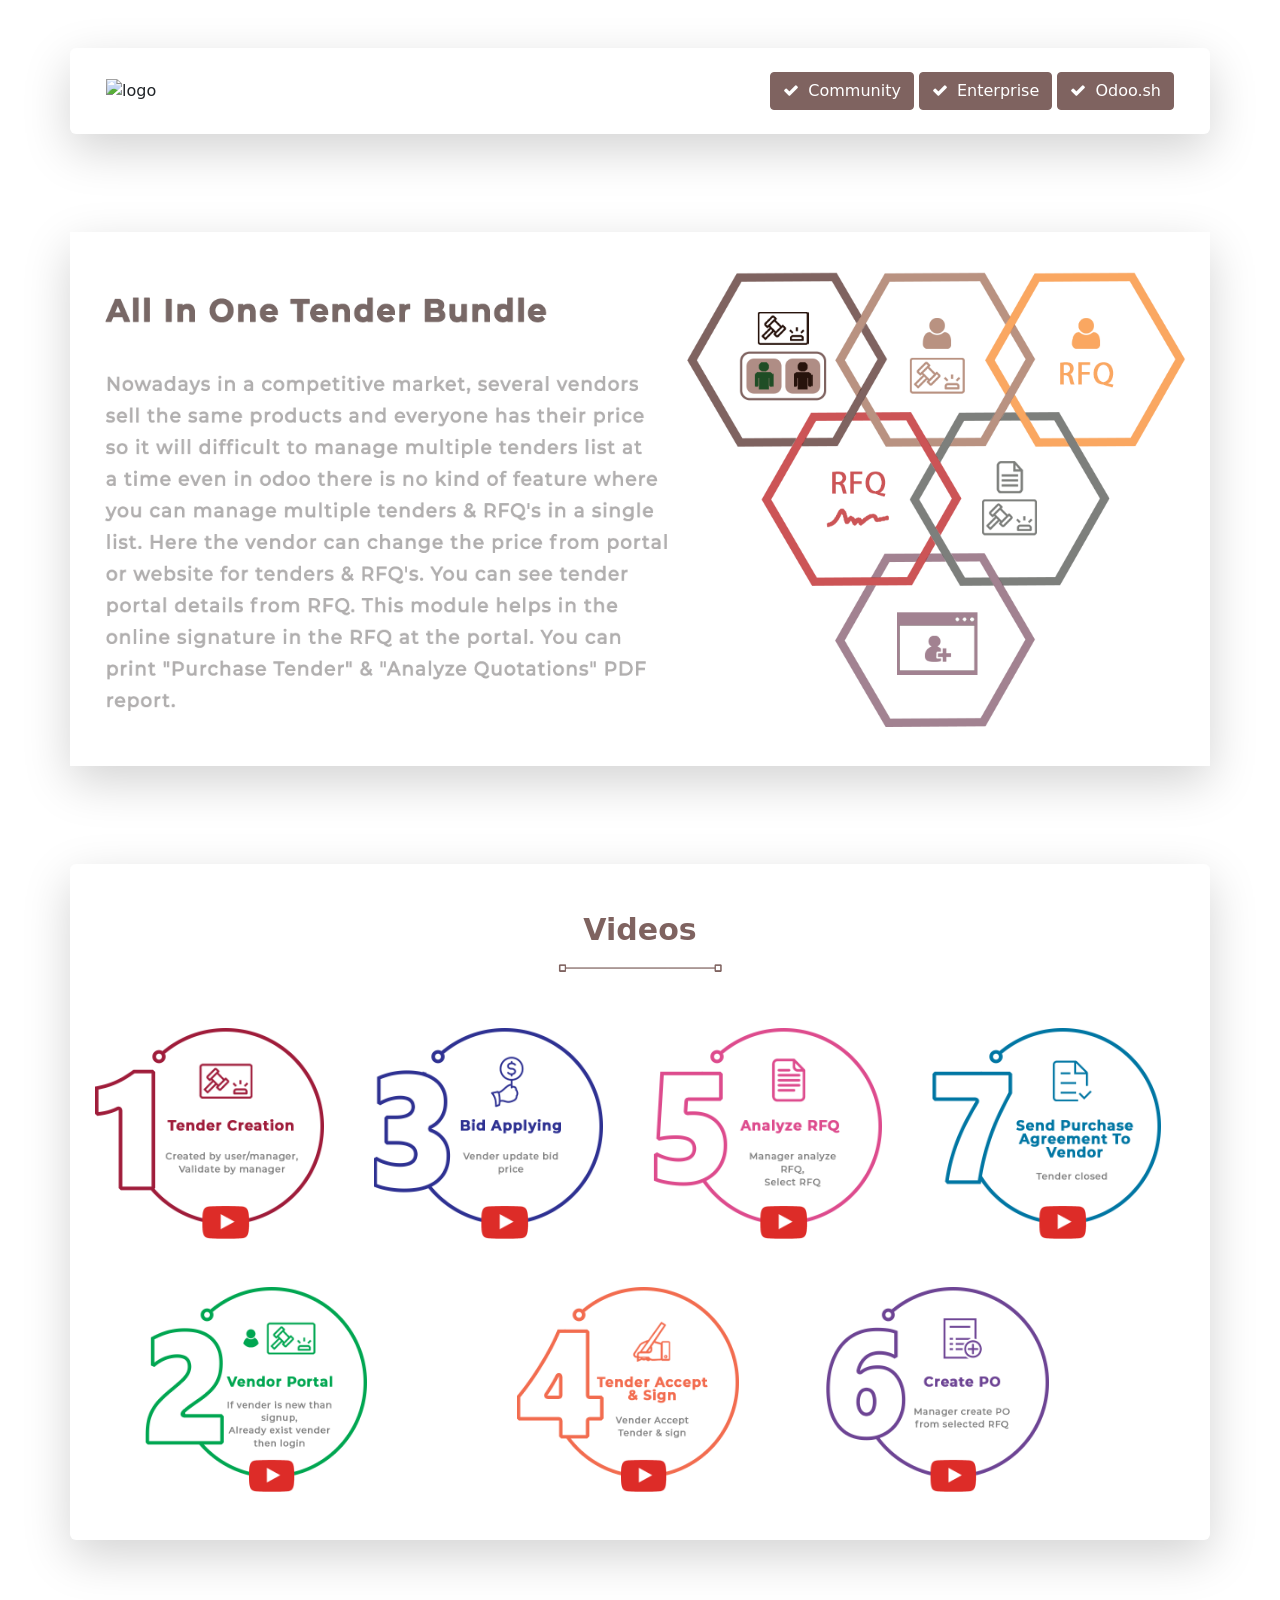
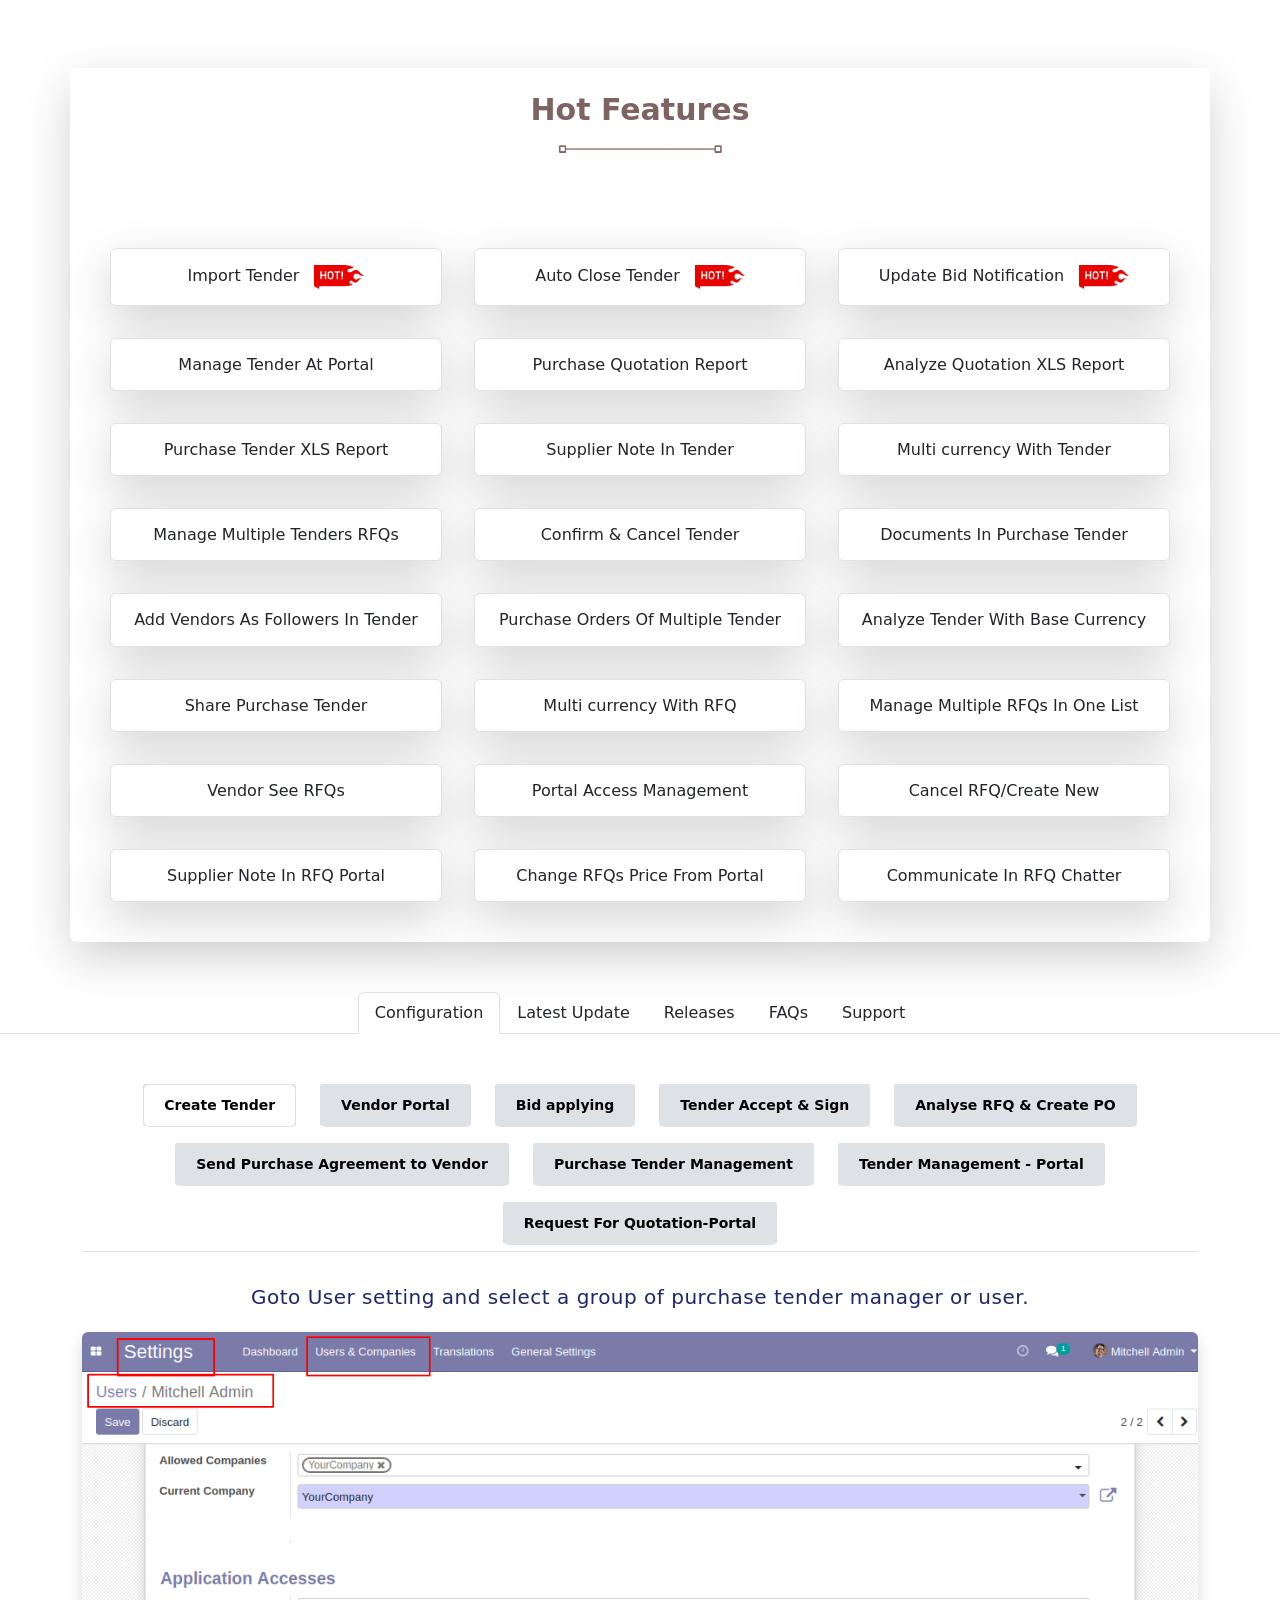
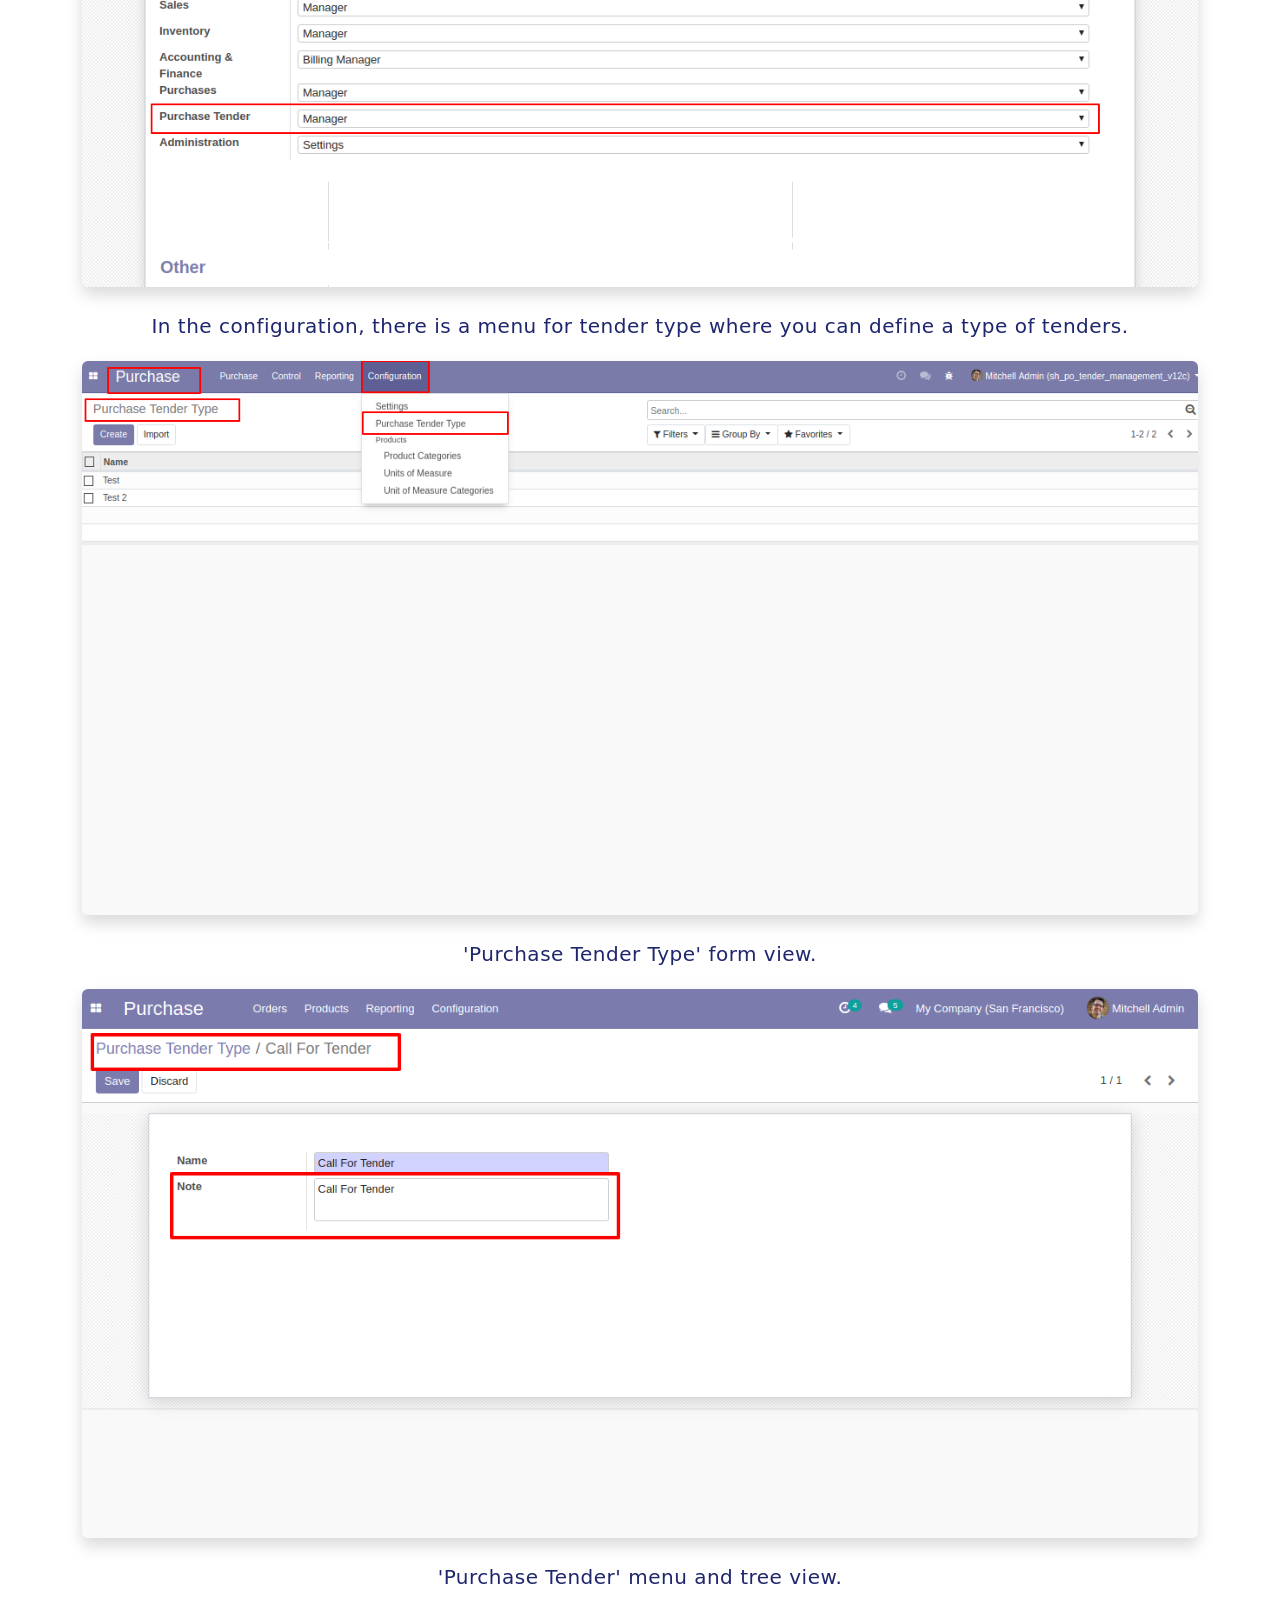
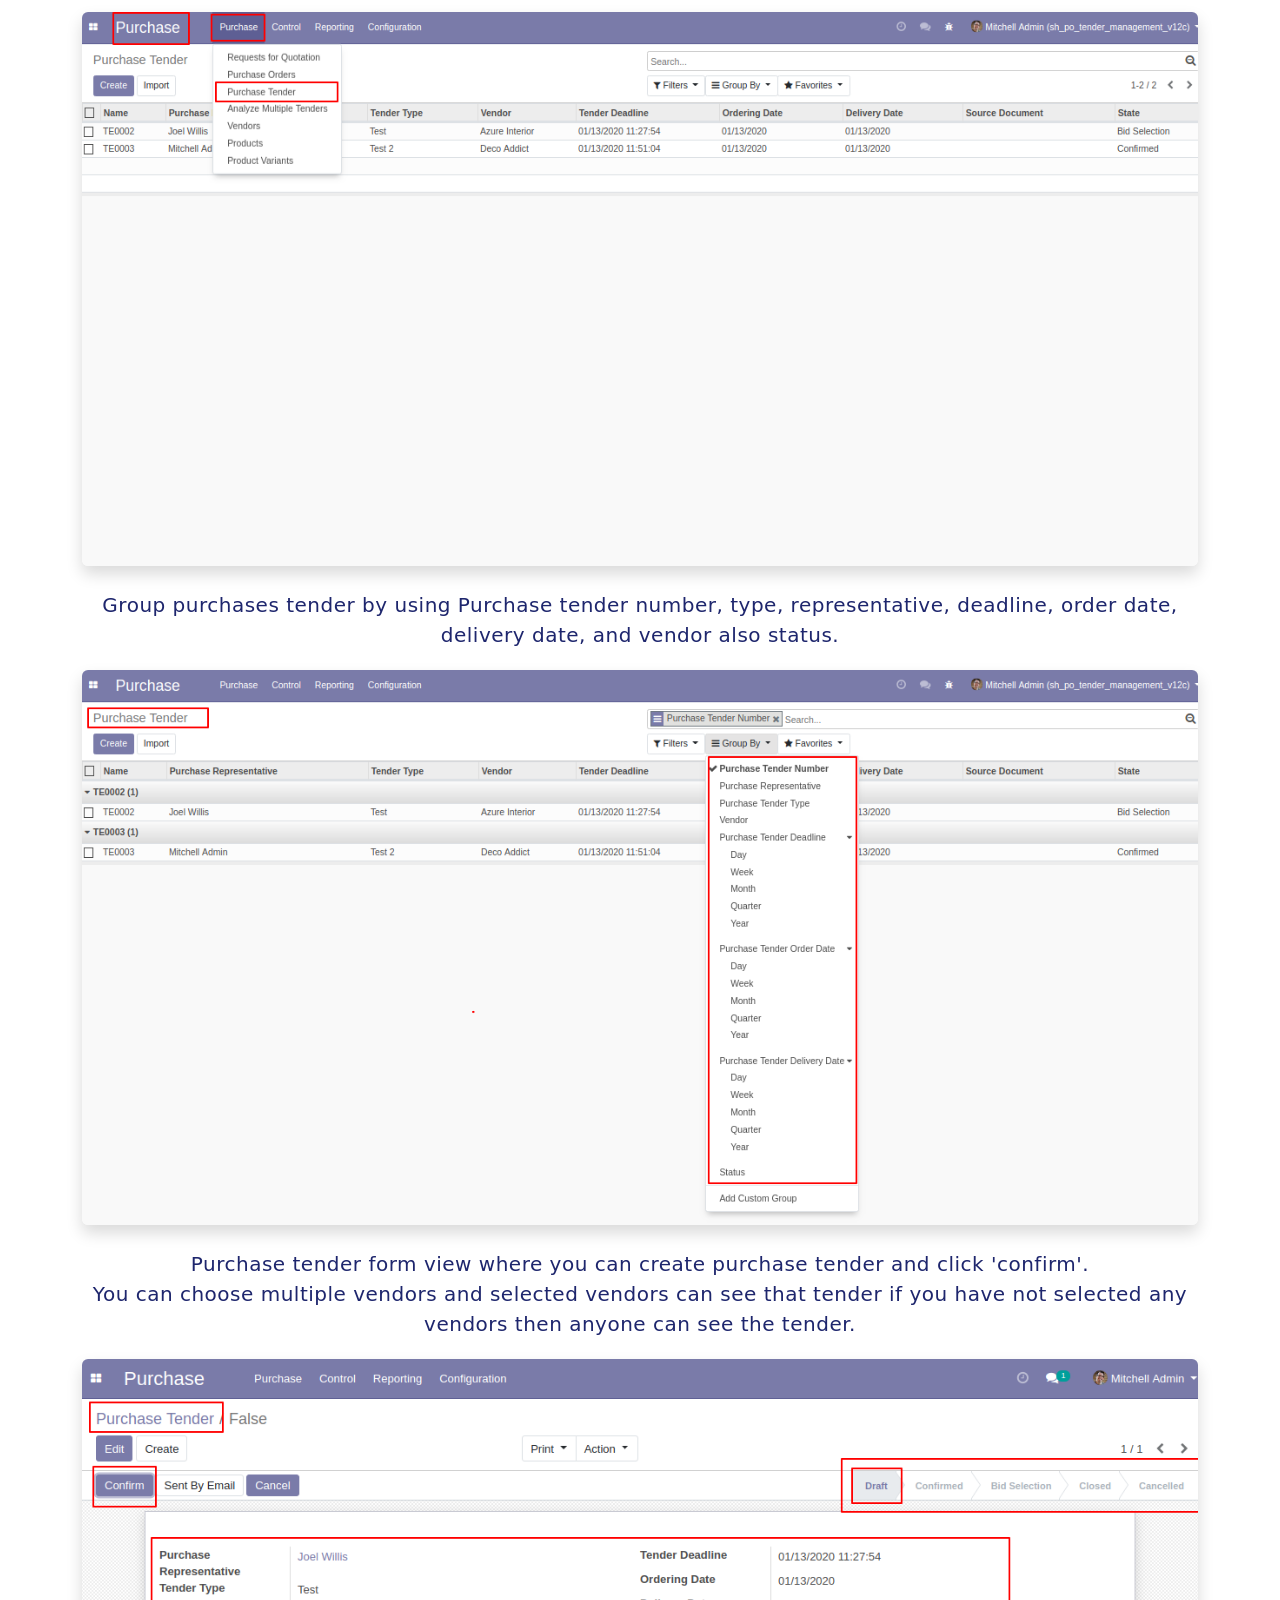
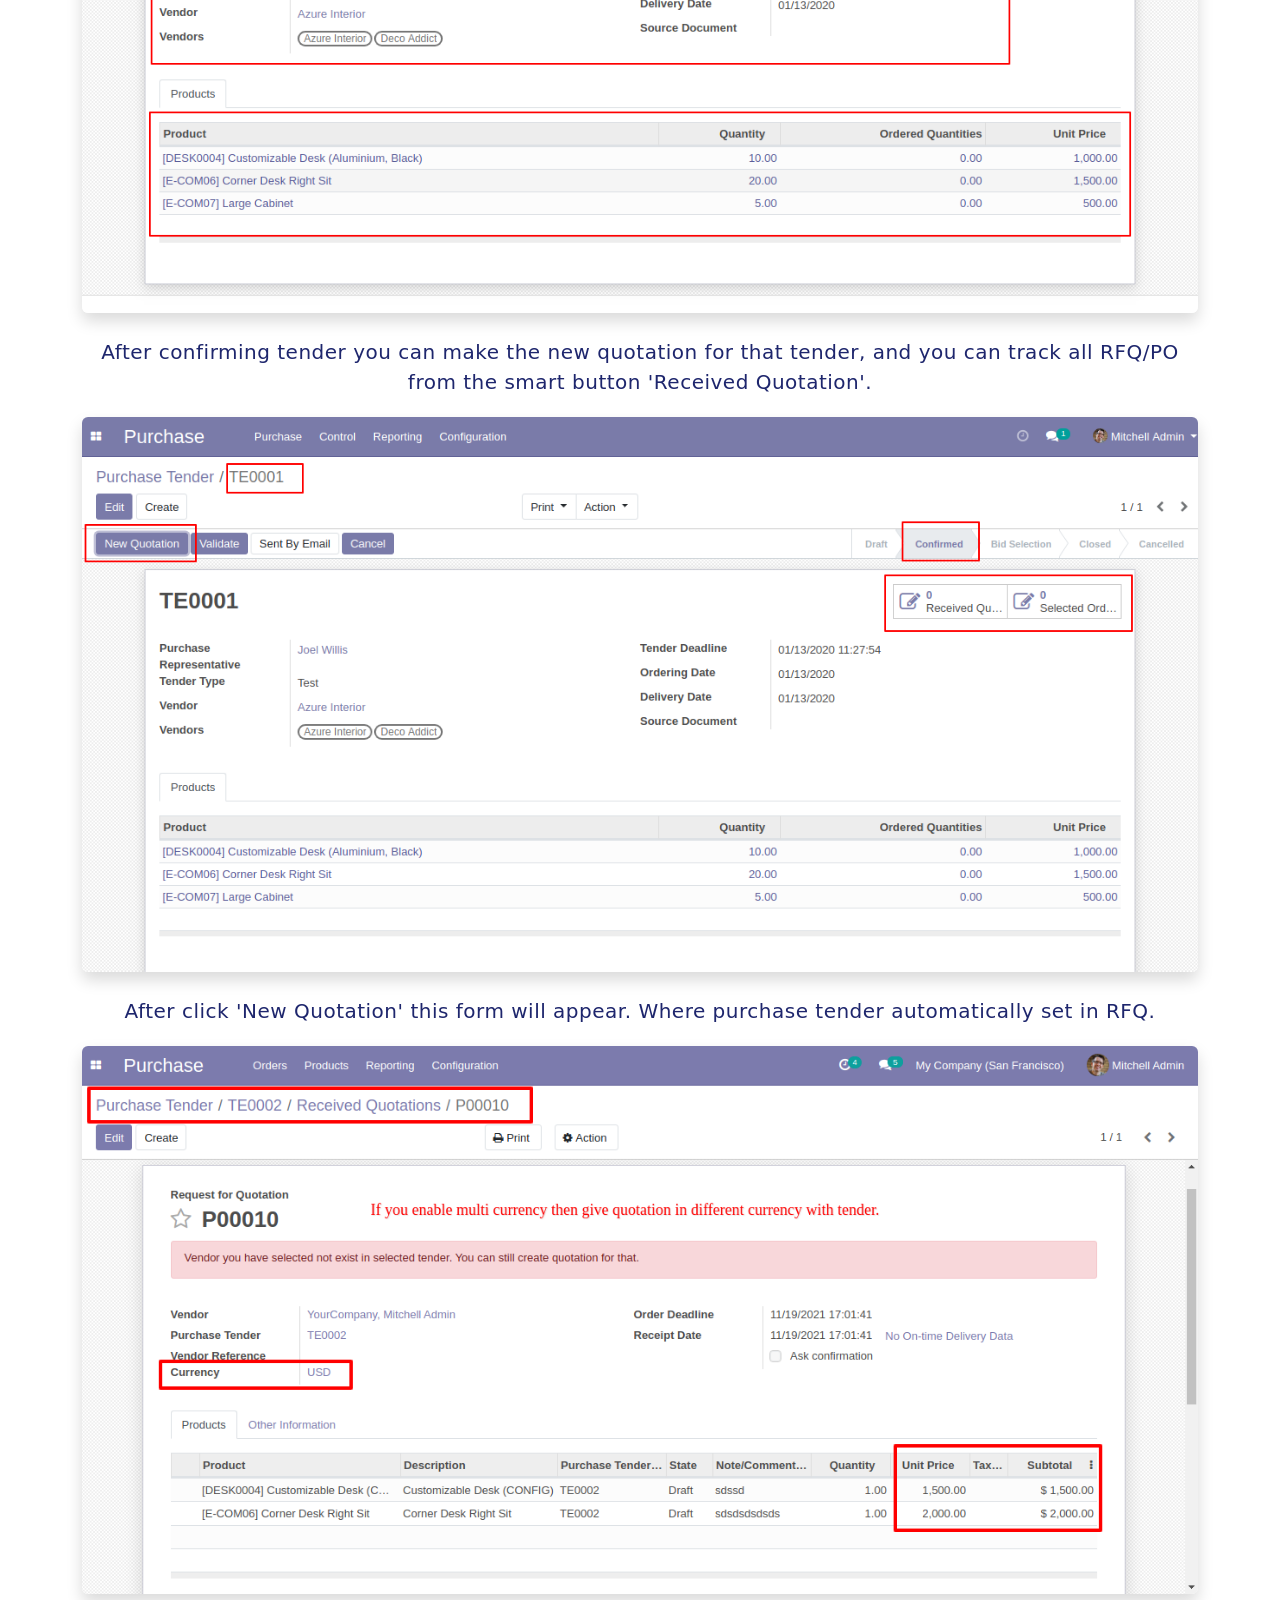
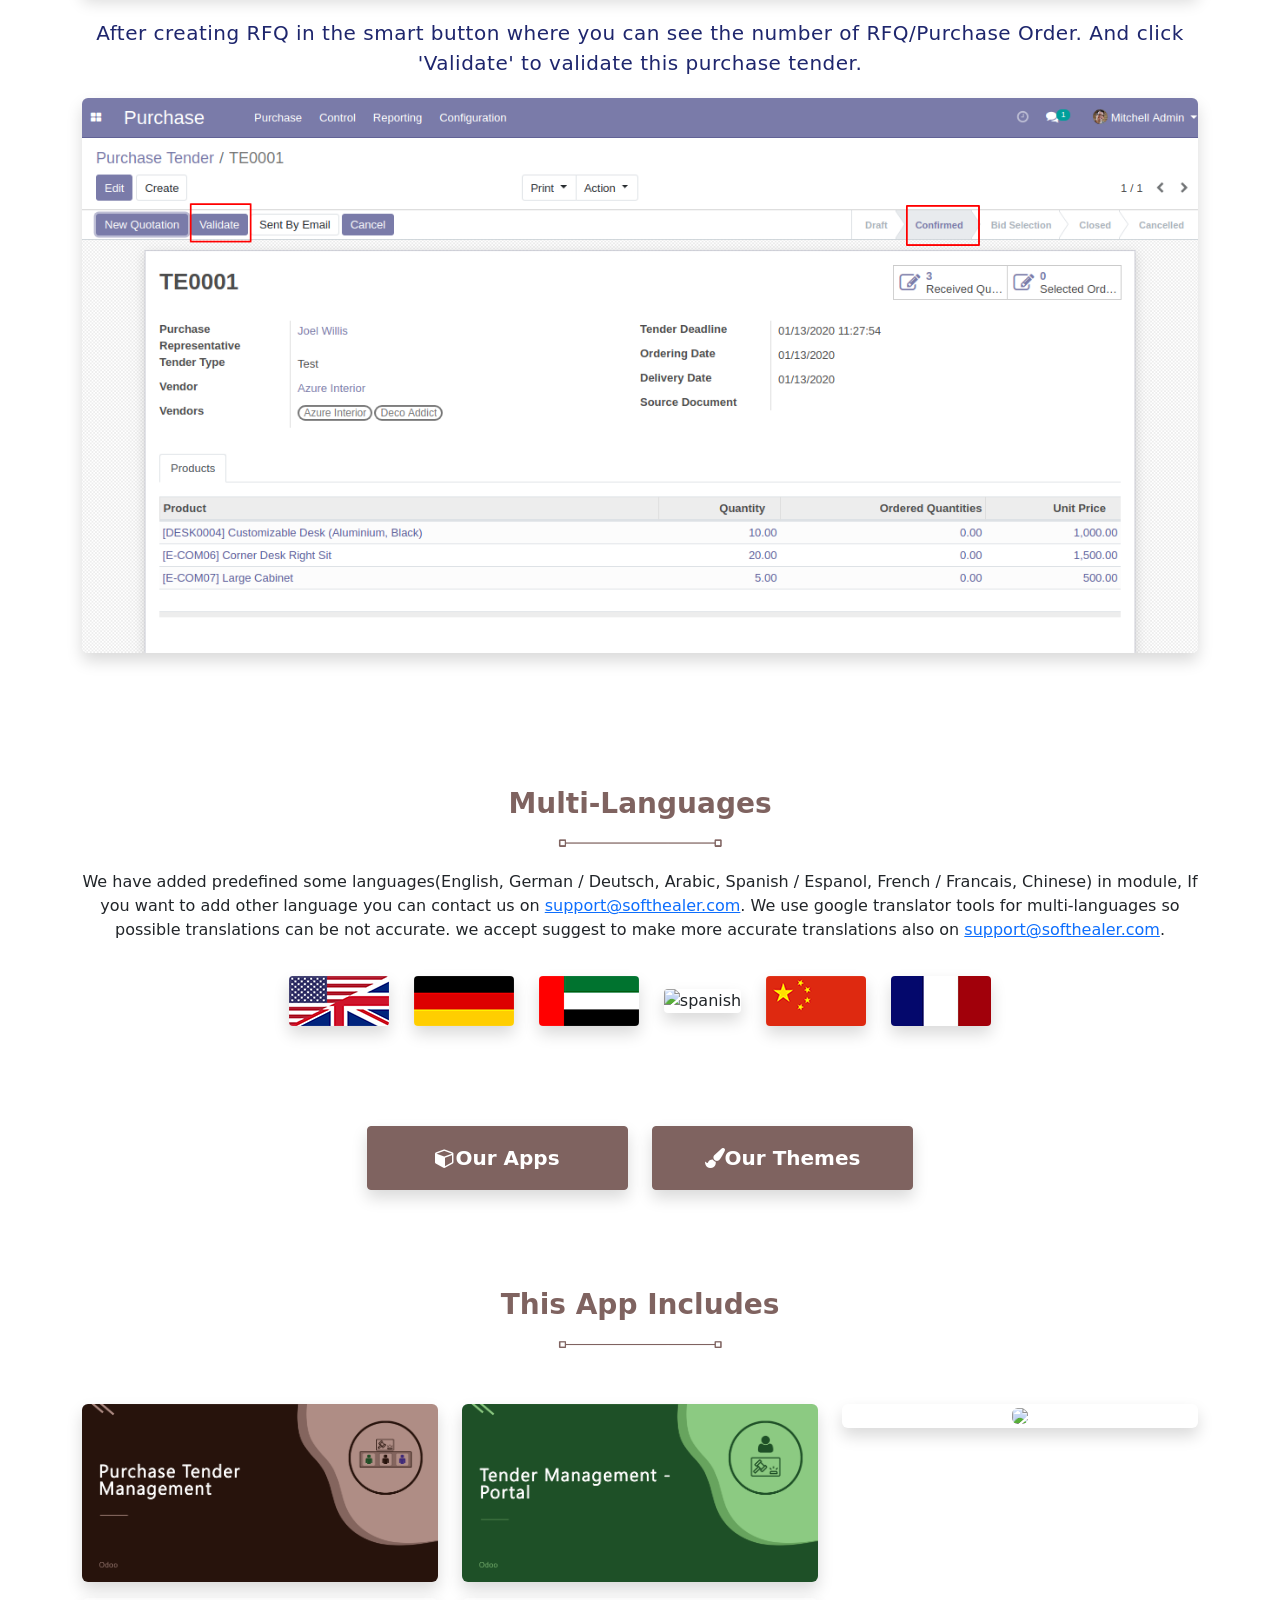
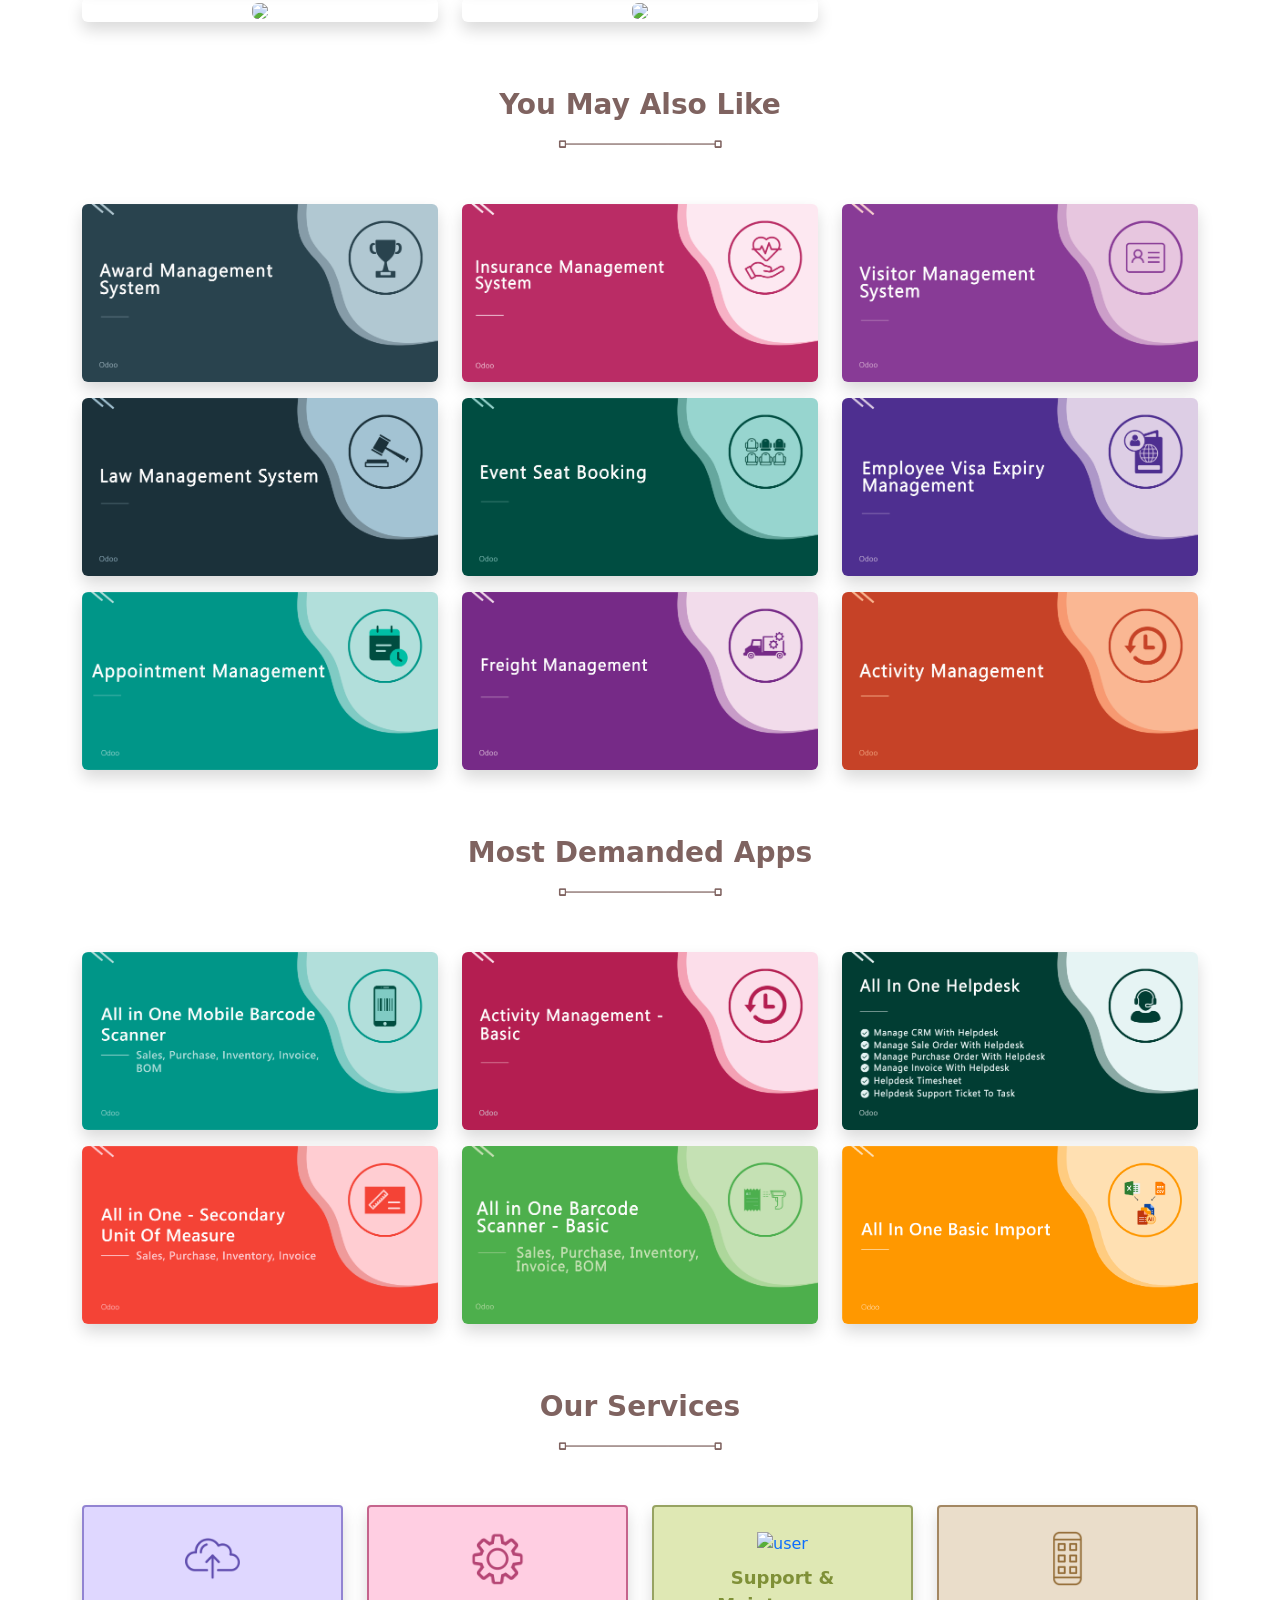
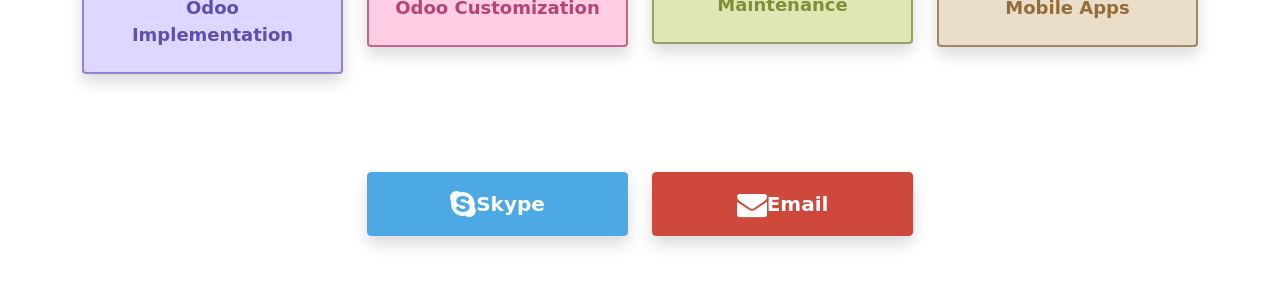
==== commit e3fca275: "Add files via upload" ====
--- a/sh_all_in_one_tender_bundle/static/description/index.html
+++ b/sh_all_in_one_tender_bundle/static/description/index.html
@@ -1,4 +1,4 @@
- <!DOCTYPE html>
+<!DOCTYPE html>
 <html>
 
 <head>
@@ -6,16 +6,18 @@
     <meta http-equiv='X-UA-Compatible' content='IE=edge'>
     <meta name='viewport' content='width=device-width, initial-scale=1'>
 
-    <link rel="stylesheet" href="https://maxcdn.bootstrapcdn.com/bootstrap/4.5.0/css/bootstrap.min.css">
-    <link rel="stylesheet" href="https://cdnjs.cloudflare.com/ajax/libs/font-awesome/4.7.0/css/font-awesome.min.css">
-    <script src="https://ajax.googleapis.com/ajax/libs/jquery/3.5.1/jquery.min.js"></script>
-    <script src="https://cdnjs.cloudflare.com/ajax/libs/popper.js/1.16.0/umd/popper.min.js"></script>
-    <script src="https://maxcdn.bootstrapcdn.com/bootstrap/4.5.0/js/bootstrap.min.js"></script>
+    <!-- <link rel="stylesheet" href="https://maxcdn.bootstrapcdn.com/bootstrap/4.5.0/css/bootstrap.min.css"> -->
+   <link href="https://cdn.jsdelivr.net/npm/bootstrap@5.0.2/dist/css/bootstrap.min.css" rel="stylesheet" integrity="sha384-EVSTQN3/azprG1Anm3QDgpJLIm9Nao0Yz1ztcQTwFspd3yD65VohhpuuCOmLASjC" crossorigin="anonymous">
+   <link rel="stylesheet" href="https://cdnjs.cloudflare.com/ajax/libs/font-awesome/4.7.0/css/font-awesome.min.css">
+   <!-- <script src="https://ajax.googleapis.com/ajax/libs/jquery/3.5.1/jquery.min.js"></script>
+   <script src="https://cdnjs.cloudflare.com/ajax/libs/popper.js/1.16.0/umd/popper.min.js"></script>
+   <script src="https://maxcdn.bootstrapcdn.com/bootstrap/4.5.0/js/bootstrap.min.js"></script> -->
+   <script src="https://cdn.jsdelivr.net/npm/bootstrap@5.0.2/dist/js/bootstrap.bundle.min.js" integrity="sha384-MrcW6ZMFYlzcLA8Nl+NtUVF0sA7MsXsP1UyJoMp4YLEuNSfAP+JcXn/tWtIaxVXM" crossorigin="anonymous"></script>
 
 </head>
 <body>
-    <div class="container">
-        <div class="position-relative my-lg-5 my-md-4 my-3">
+    <section id="sh_module_heading">
+        <div class="container">
             <div class="row shadow-lg mt-5 rounded bg-white">
                 <div class="col-12">
                     <div class="row p-4 align-items-center">
@@ -36,1447 +38,1920 @@
                     </div>
                 </div>
             </div>
-             <div class="row shadow-lg mt-5 rounded" style="background-color:#ffffff">
-                <div class="col-12">
-                    <div class="row">
-                        <div class="col-md-12 text-center p-0">
-                            <img src="main banner.png" alt="" class="w-100 h-100 p-0 rounded-lg">
+        </div>
+    </section>
+    <!-- heading  -->
+    <section id="sh_module_heading"
+        style="padding-top: 50px;">
+        <div class="container">
+            <div
+                class="sh_center text-center">
+                <div class="row shadow-lg mt-5 rounded" style="background-color:#ffffff">
+                    <div class="col-12">
+                        <div class="row">
+                            <div class="col-md-12 text-center p-0">
+                                <img src="main banner.png" alt="" class="w-100 h-100 p-0 rounded-lg">
+                            </div>
                         </div>
                     </div>
                 </div>
             </div>
-            <div class="row shadow-lg mt-5 rounded pt-5 pb-5" style="background-color:#ffffff">
-                <div class="col-12">
-                    <div class="container">
-                 <div class="sh_center text-center mb-5">
-                    <h1 class="px-4 pb-2 text-center mb-0 font-weight-bold" style="font-size: 30px;">
-                                     <b style="color:#7f6360; font-weight:700;">Videos</b></h1>
+        </div>
+    </section>
+
+    <section id="sh_key_features"
+        style="padding: 50px 0px;">
+            <div class="col-12">
+                <div class="container">
+                 <div class="row shadow-lg mt-5 rounded pt-5 pb-5" style="background-color:#ffffff">
+                  <div class="sh_center text-center mb-5">
+                 <h1 class="px-4 pb-2 text-center mb-0 font-weight-bold" style="font-size: 30px;">
+                                 <b style="color:#7f6360; font-weight:700;">Videos</b></h1>
+                            <img src="devider.png" style="width: 15%;">
+                  </div>
+                  <div class="row">
+                <div class="col-lg-3 col-md-6 col-12 text-center">
+                    <div class="mx-auto">
+                        <a href="https://youtu.be/U11c99oX-m0" target="_blank" >
+                            <img src="video_icons/1.png" alt="video_item_1" style="width: 90%;">
+                        </a>
+                    </div>
+                </div>
+                <div class="col-lg-3 col-md-6 col-12 text-center">
+                    <div class="mx-auto">
+                        <a href="https://youtu.be/fC170lmqIqU" target="_blank">
+                            <img src="video_icons/3.png" alt="video_item_3" style="width: 90%;">
+                        </a>
+                    </div>
+                </div>
+                <div class="col-lg-3 col-md-6 col-12 text-center">
+                    <div class="mx-auto">
+                        <a href="https://youtu.be/u8BxpjrEeRY" target="_blank">
+                            <img src="video_icons/5.png" alt="video_item_5" style="width: 90%;">
+                        </a>
+                    </div>
+                </div>
+                <div class="col-lg-3 col-md-6 col-12 text-center">
+                    <div class="s_panel_video mx-auto item">
+                        <a href="https://youtu.be/U11c99oX-m0?t=240" target="_blank">
+                            <img src="video_icons/7.png" alt="video_item_7" style="width: 90%;">
+                        </a>
+                    </div>
+                </div>
+                  </div>
+                  <div class="row mt-5">
+                <div class="col-lg-4 col-md-6 col-12 text-center">
+                    <div class="mx-auto">
+                        <a href="https://youtu.be/1ITSlOcIxe0" target="_blank" >
+                            <img src="video_icons/2.png" alt="video_item_2" style="width: 64%;">
+                        </a>
+                    </div>
+                </div>
+                <div class="col-lg-4 col-md-6 col-12 text-center">
+                    <div class="mx-auto">
+                        <a href="https://youtu.be/7VSOlVMKbaQ" target="_blank" >
+                            <img src="video_icons/4.png" alt="video_item_4" style="width: 64%;">
+                        </a>
+                    </div>
+                </div>
+                <div class="col-lg-4 col-md-6 col-12 text-left">
+                    <div class="s_panel_video mx-auto item">
+                        <a href="https://youtu.be/U11c99oX-m0?t=148" target="_blank">
+                            <img src="video_icons/6.png" alt="video_item_6" style="width: 64%;">
+                        </a>
+                    </div>
+                </div>
+                  </div>
+              </div>
+           </div>
+         </div>
+
+    </section>
+
+        <section id="sh_hot_feature" style="padding-top: 30px;background-color: transparent;">
+            <div class="container">
+                <div class="row shadow-lg mt-5 rounded bg-white"> 
+
+                <div class="sh_center text-center mb-5">
+                    <h1 class="px-4 pt-4 pb-2 text-center mb-0 font-weight-bold" style="font-size: 30px;">
+                                     <b style="color:#7f6360; font-weight:700;">Hot Features</b></h1>
                                 <img src="devider.png" style="width: 15%;">
                 </div>
-                <div class="row">
-                    <div class="col-lg-3 col-md-6 col-12 text-center">
-                        <div class="mx-auto">
-                            <a  href="https://youtu.be/U11c99oX-m0" target="_blank" class="s_tooltip_tabs_tooltip_image s_figure_link" >
-                                <img src="video_icons/1.png" alt="video_item_1" style="width: 90%;">
-                            </a>
+           <div class="row mx-auto text-left justify-content-center pb-4 p-lg-4 p-md-4 p-0">
+               <div class="col-md-4 my-3 px-lg-3 px-md-3 px-0">
+                                        <div class=" border shadow-lg bg-white rounded rounded-lg text-center p-3 ">
+                                            <div>
+                                                <h5 class="mt-0 mb-0 font-weight-bold" style="font-size: 16px;">Import
+                         Tender <img src="hot tag.png"
+                         style="max-width:60px; padding-left:10px"></h5>
+                                            </div>
+                                        </div>
+                                    </div>
+                                
+                                 <div class="col-md-4 my-3 px-lg-3 px-md-3 px-0">
+                                        <div class=" border shadow-lg bg-white rounded rounded-lg text-center p-3">
+                                            <div>
+                                                <h5 class="mt-0 mb-0 font-weight-bold" style="font-size: 16px;">Auto Close
+                         Tender <img src="hot tag.png"
+                         style="max-width:60px; padding-left:10px"></h5>
+                                            </div>
+                                        </div>
+                                    </div>
+                                    <div class="col-md-4 my-3 px-lg-3 px-md-3 px-0">
+                                        <div class=" border shadow-lg bg-white rounded rounded-lg text-center p-3 ">
+                                            <div>
+                                                <h5 class="mt-0 mb-0 font-weight-bold" style="font-size: 16px;">Update Bid Notification <img src="hot tag.png"
+                         style="max-width:60px; padding-left:10px"></h5>
+                                            </div>
+                                        </div>
+                                    </div>
+                                    <div class="col-md-4 my-3 px-lg-3 px-md-3 px-0">
+                                        <div class=" border shadow-lg bg-white rounded rounded-lg text-center p-3 ">
+                                            <div>
+                                                <h5 class="mt-0 mb-0 font-weight-bold" style="font-size: 16px;">Manage Tender At Portal</h5>
+                                            </div>
+                                        </div>
+                                    </div>
+                               
+                                 <div class="col-md-4 my-3 px-lg-3 px-md-3 px-0">
+                                        <div class=" border shadow-lg bg-white rounded rounded-lg text-center p-3">
+                                            <div>
+                                                <h5 class="mt-0 mb-0 font-weight-bold" style="font-size: 16px;">Purchase Quotation Report</h5>
+                                            </div>
+                                        </div>
+                                    </div>
+                                    <div class="col-md-4 my-3 px-lg-3 px-md-3 px-0">
+                                        <div class=" border shadow-lg bg-white rounded rounded-lg text-center p-3 ">
+                                            <div>
+                                                <h5 class="mt-0 mb-0 font-weight-bold" style="font-size: 16px;">Analyze Quotation XLS Report</h5>
+                                            </div>
+                                        </div>
+                                    </div>
+                                    
+                                    <div class="col-md-4 my-3 px-lg-3 px-md-3 px-0">
+                                        <div class=" border shadow-lg bg-white rounded rounded-lg text-center p-3 ">
+                                            <div>
+                                                <h5 class="mt-0 mb-0 font-weight-bold" style="font-size: 16px;">Purchase Tender XLS Report</h5>
+                                            </div>
+                                        </div>
+                                    </div>
+                               
+                                 <div class="col-md-4 my-3 px-lg-3 px-md-3 px-0">
+                                        <div class=" border shadow-lg bg-white rounded rounded-lg text-center p-3">
+                                            <div>
+                                                <h5 class="mt-0 mb-0 font-weight-bold" style="font-size: 16px;">Supplier Note In Tender</h5>
+                                            </div>
+                                        </div>
+                                    </div>
+                                    <div class="col-md-4 my-3 px-lg-3 px-md-3 px-0">
+                                        <div class=" border shadow-lg bg-white rounded rounded-lg text-center p-3 ">
+                                            <div>
+                                                <h5 class="mt-0 mb-0 font-weight-bold" style="font-size: 16px;">Multi currency With Tender</h5>
+                                            </div>
+                                        </div>
+                                    </div>
+                                    
+                                    <div class="col-md-4 my-3 px-lg-3 px-md-3 px-0">
+                                        <div class=" border shadow-lg bg-white rounded rounded-lg text-center p-3 ">
+                                            <div>
+                                                <h5 class="mt-0 mb-0 font-weight-bold" style="font-size: 16px;">Manage Multiple Tenders RFQs</h5>
+                                            </div>
+                                        </div>
+                                    </div>
+                                
+                                 <div class="col-md-4 my-3 px-lg-3 px-md-3 px-0">
+                                        <div class=" border shadow-lg bg-white rounded rounded-lg text-center p-3">
+                                            <div>
+                                                <h5 class="mt-0 mb-0 font-weight-bold" style="font-size: 16px;">Confirm & Cancel Tender</h5>
+                                            </div>
+                                        </div>
+                                    </div>
+                                    <div class="col-md-4 my-3 px-lg-3 px-md-3 px-0">
+                                        <div class=" border shadow-lg bg-white rounded rounded-lg text-center p-3 ">
+                                            <div>
+                                                <h5 class="mt-0 mb-0 font-weight-bold" style="font-size: 16px;">Documents In Purchase Tender</h5>
+                                            </div>
+                                        </div>
+                                    </div>
+                                    
+                                    <div class="col-md-4 my-3 px-lg-3 px-md-3 px-0">
+                                        <div class=" border shadow-lg bg-white rounded rounded-lg text-center p-3 ">
+                                            <div>
+                                                <h5 class="mt-0 mb-0 font-weight-bold" style="font-size: 16px;">Add Vendors As Followers In Tender</h5>
+                                            </div>
+                                        </div>
+                                    </div>
+                               
+                                 <div class="col-md-4 my-3 px-lg-3 px-md-3 px-0">
+                                        <div class=" border shadow-lg bg-white rounded rounded-lg text-center p-3">
+                                            <div>
+                                                <h5 class="mt-0 mb-0 font-weight-bold" style="font-size: 16px;">Purchase Orders Of Multiple Tender</h5>
+                                            </div>
+                                        </div>
+                                    </div>
+                                    <div class="col-md-4 my-3 px-lg-3 px-md-3 px-0">
+                                        <div class=" border shadow-lg bg-white rounded rounded-lg text-center p-3 ">
+                                            <div>
+                                                <h5 class="mt-0 mb-0 font-weight-bold" style="font-size: 16px;">Analyze Tender With Base Currency</h5>
+                                            </div>
+                                        </div>
+                                    </div>
+                                    
+                                    <div class="col-md-4 my-3 px-lg-3 px-md-3 px-0">
+                                        <div class=" border shadow-lg bg-white rounded rounded-lg text-center p-3 ">
+                                            <div>
+                                                <h5 class="mt-0 mb-0 font-weight-bold" style="font-size: 16px;">Share Purchase Tender</h5>
+                                            </div>
+                                        </div>
+                                    </div>
+                                     <div class="col-md-4 my-3 px-lg-3 px-md-3 px-0">
+                                        <div class=" border shadow-lg bg-white rounded rounded-lg text-center p-3">
+                                            <div>
+                                                <h5 class="mt-0 mb-0 font-weight-bold" style="font-size: 16px;">Multi currency With RFQ</h5>
+                                            </div>
+                                        </div>
+                                    </div>
+                                    <div class="col-md-4 my-3 px-lg-3 px-md-3 px-0">
+                                        <div class=" border shadow-lg bg-white rounded rounded-lg text-center p-3 ">
+                                            <div>
+                                                <h5 class="mt-0 mb-0 font-weight-bold" style="font-size: 16px;">Manage Multiple RFQs In One List</h5>
+                                            </div>
+                                        </div>
+                                    </div>
+                                    
+                                    <div class="col-md-4 my-3 px-lg-3 px-md-3 px-0">
+                                        <div class=" border shadow-lg bg-white rounded rounded-lg text-center p-3 ">
+                                            <div>
+                                                <h5 class="mt-0 mb-0 font-weight-bold" style="font-size: 16px;">Vendor See RFQs</h5>
+                                            </div>
+                                        </div>
+                                    </div>
+                                
+                                 <div class="col-md-4 my-3 px-lg-3 px-md-3 px-0">
+                                        <div class=" border shadow-lg bg-white rounded rounded-lg text-center p-3">
+                                            <div>
+                                                <h5 class="mt-0 mb-0 font-weight-bold" style="font-size: 16px;">Portal Access Management</h5>
+                                            </div>
+                                        </div>
+                                    </div>
+                                    <div class="col-md-4 my-3 px-lg-3 px-md-3 px-0">
+                                        <div class=" border shadow-lg bg-white rounded rounded-lg text-center p-3 ">
+                                            <div>
+                                                <h5 class="mt-0 mb-0 font-weight-bold" style="font-size: 16px;">Cancel RFQ/Create New</h5>
+                                            </div>
+                                        </div>
+                                    </div>
+                                    
+                                    <div class="col-md-4 my-3 px-lg-3 px-md-3 px-0">
+                                        <div class=" border shadow-lg bg-white rounded rounded-lg text-center p-3 ">
+                                            <div>
+                                                <h5 class="mt-0 mb-0 font-weight-bold" style="font-size: 16px;">Supplier Note In RFQ Portal</h5>
+                                            </div>
+                                        </div>
+                                    </div>
+                                
+                                 <div class="col-md-4 my-3 px-lg-3 px-md-3 px-0">
+                                        <div class=" border shadow-lg bg-white rounded rounded-lg text-center p-3">
+                                            <div>
+                                                <h5 class="mt-0 mb-0 font-weight-bold" style="font-size: 16px;">Change RFQs Price From Portal</h5>
+                                            </div>
+                                        </div>
+                                    </div>
+                                    <div class="col-md-4 my-3 px-lg-3 px-md-3 px-0">
+                                        <div class=" border shadow-lg bg-white rounded rounded-lg text-center p-3 ">
+                                            <div>
+                                                <h5 class="mt-0 mb-0 font-weight-bold" style="font-size: 16px;">Communicate In RFQ Chatter</h5>
+                                            </div>
+                                        </div>
+                                    </div>
+                                
+            </div>
+            </div>
+        
+        </section>
+    
+        <section id="sh_tab"
+        style="padding-top: 50px;background-color: transparent;">
+        <div class="">
+            <ul class="nav nav-tabs justify-content-center bg=transparent" id="nav-tab"
+                role="tablist">
+                <li class="nav-item" role="presentation">
+                    <a class="nav-link text-dark active" id="pills-home-tab-a" data-bs-toggle="pill" data-bs-target="#Configurations" type="button" role="tab" aria-controls="pills-home" aria-selected="false">Configuration</a>
+                  </li>
+                  <li class="nav-item" role="presentation">
+                    <a class="nav-link text-dark" id="pills-home-tab-a" data-bs-toggle="pill" data-bs-target="#latest" type="button" role="tab" aria-controls="pills-home" aria-selected="false">Latest Update </a>
+                </li>
+                <li class="nav-item text-black" role="presentation">
+                    <a class="nav-link text-dark" id="pills-profile-tab-b" data-bs-toggle="pill" data-bs-target="#Release" type="button" role="tab" aria-controls="pills-profile" aria-selected="false">Releases</a>
+                  </li>
+                  <li class="nav-item text-black" role="presentation">
+                    <a class="nav-link text-dark " id="pills-contact-tab-c" data-bs-toggle="pill" data-bs-target="#FAQ" type="button" role="tab" aria-controls="pills-contact" aria-selected="true">FAQs</a>
+                  </li>
+                  <li class="nav-item text-black position-relative" role="presentation">
+                    <a class="nav-link text-dark " id="pills-contact-tab-c" data-bs-toggle="pill" data-bs-target="#Support" type="button" role="tab" aria-controls="pills-contact" aria-selected="true">Support</a>
+                  </li>
+            </ul>
+            <div class="tab-content"
+                style="padding-top: 30px;background-color: transparent;padding-bottom: 30px;">
+
+                <!-- tab 2 -->
+                <div id="Configurations"
+                    class="tab-pane active">
+                    <section
+                        id="sh_configuration">
+                        <div
+                            class="container">
+                            <div
+                                class="text-center">
+
+                                <!-- sub TAB -->
+
+                                <section id="sh_setup_sub_tab" style="margin-top: 20px;">
+                                    <ul class="nav nav-tabs justify-content-center bg-transparent" id="myTab" role="tablist" style="background-color:transparent !important; gap:10px; justify-content: center;">
+                                        <li class="nav-item position-relative" style="color:black;border-radius:2px;text-align:center;margin-bottom:7px;font-weight:600;font-size:14px;background-color: #dee2e6;margin: 0px 7px 7px;">
+                                          <a class="nav-link rounded active" data-bs-toggle="tab" href="#subtab1" style="border: 1px solid #dee2e6;padding:10px 20px;border-top-left-radius:0px;border-top-right-radius:0px;color: black;"> Create Tender </a>
+                                        </li>
+                                        <li class="nav-item position-relative" style="color:black; border-radius:2px;  text-align:center; margin-bottom:7px; font-weight:600; font-size:14px; background-color:#dee2e6; margin: 0px 7px 7px;">
+                                          <a class="nav-link rounded" data-bs-toggle="tab" href="#subtab2" style="border:1px solid #dee2e6; padding:10px 20px; border-top-left-radius:0px; border-top-right-radius:0px;color: black;"> Vendor Portal </a>
+                                        </li>
+                                        <li class="nav-item position-relative" style="color:black; border-radius:2px;  text-align:center; margin-bottom:7px; font-weight:600; font-size:14px; background-color:#dee2e6; margin: 0px 7px 7px;">
+                                          <a class="nav-link rounded" data-bs-toggle="tab" href="#subtab3" style="border:1px solid #dee2e6; padding:10px 20px; border-top-left-radius:0px; border-top-right-radius:0px;color: black;"> Bid applying </a>
+                                        </li>
+                                        <li class="nav-item position-relative" style="color:black; border-radius:2px;  text-align:center; margin-bottom:7px; font-weight:600; font-size:14px; background-color:#dee2e6; margin: 0px 7px 7px;">
+                                          <a class="nav-link rounded" data-bs-toggle="tab" href="#subtab4" style="border:1px solid #dee2e6; padding:10px 20px; border-top-left-radius:0px; border-top-right-radius:0px;color: black;"> Tender Accept & Sign </a>
+                                        </li>
+                                        <li class="nav-item position-relative" style="color:black; border-radius:2px;  text-align:center; margin-bottom:7px; font-weight:600; font-size:14px; background-color:#dee2e6; margin: 0px 7px 7px;">
+                                          <a class="nav-link rounded" data-bs-toggle="tab" href="#subtab5" style="border:1px solid #dee2e6; padding:10px 20px; border-top-left-radius:0px; border-top-right-radius:0px;color: black;"> Analyse RFQ & Create PO </a>
+                                        </li>
+                                        <li class="nav-item position-relative" style="color:black; border-radius:2px;  text-align:center; margin-bottom:7px; font-weight:600; font-size:14px; background-color:#dee2e6; margin: 0px 7px 7px;">
+                                          <a class="nav-link rounded" data-bs-toggle="tab" href="#subtab6" style="border:1px solid #dee2e6; padding:10px 20px; border-top-left-radius:0px; border-top-right-radius:0px;color: black;"> Send Purchase Agreement to Vendor </a>
+                                        </li>
+                                        <li class="nav-item position-relative" style="color:black; border-radius:2px;  text-align:center; margin-bottom:7px; font-weight:600; font-size:14px; background-color:#dee2e6; margin: 0px 7px 7px;">
+                                            <a class="nav-link rounded" data-bs-toggle="tab" href="#subtab7" style="border:1px solid #dee2e6; padding:10px 20px; border-top-left-radius:0px; border-top-right-radius:0px;color: black;"> Purchase Tender Management </a>
+                                          </li>
+                                          <li class="nav-item position-relative" style="color:black; border-radius:2px;  text-align:center; margin-bottom:7px; font-weight:600; font-size:14px; background-color:#dee2e6; margin: 0px 7px 7px;">
+                                            <a class="nav-link rounded" data-bs-toggle="tab" href="#subtab8" style="border:1px solid #dee2e6; padding:10px 20px; border-top-left-radius:0px; border-top-right-radius:0px;color: black;"> Tender Management - Portal </a>
+                                          </li>
+                                          <li class="nav-item position-relative" style="color:black; border-radius:2px;  text-align:center; margin-bottom:7px; font-weight:600; font-size:14px; background-color:#dee2e6; margin: 0px 7px 7px;">
+                                            <a class="nav-link rounded" data-bs-toggle="tab" href="#subtab9" style="border:1px solid #dee2e6; padding:10px 20px; border-top-left-radius:0px; border-top-right-radius:0px;color: black;"> Request For Quotation-Portal </a>
+                                          </li>
+                                        
+                                    </ul>                                    
+                                    <div class="tab-content"
+                                        style="padding-top: 30px;background-color: transparent;padding-bottom: 30px;">
+                                       <!--Create Tender-->
+                                        <div id="subtab1"
+                                            class="tab-pane active">
+                                            <section
+                                                id="sh_sub_tab_1">
+                                                <div
+                                                    class="text-center">
+                                                    <p style="color: #1e266d;font-size: 20px;margin: auto;margin-bottom: 20px;letter-spacing: .5px;"> Goto User setting and select a group of purchase tender manager or user.
+                                                    </p>
+                                                    <div class="col-md-12">
+                                                       <img class="img-responsive rounded shadow" src="PTM/1.png" style="width: 100%;" />
+                                                    </div>
+                                                    <br/>
+                                                    <p style="color: #1e266d;font-size: 20px;margin: auto;margin-bottom: 20px;letter-spacing: .5px;"> In the configuration, there is a menu for tender type where you can define a type of tenders.
+                                                    </p>
+                                                    <div class="col-md-12">
+                                                       <img class="img-responsive rounded shadow" src="PTM/2.png" style="width: 100%;" />
+                                                    </div>
+                                                    <br/>
+                                                    <p style="color: #1e266d;font-size: 20px;margin: auto;margin-bottom: 20px;letter-spacing: .5px;">'Purchase Tender Type' form view.
+                                                    </p>
+                                                    <div class="col-md-12">
+                                                       <img class="img-responsive rounded shadow" src="PTM/3.png" style="width: 100%;" />
+                                                    </div>
+                                                    <br/>
+                                                    <p style="color: #1e266d;font-size: 20px;margin: auto;margin-bottom: 20px;letter-spacing: .5px;">'Purchase Tender' menu and tree view.
+                                                    </p>
+                                                    <div class="col-md-12">
+                                                       <img class="img-responsive rounded shadow" src="PTM/4.png" style="width: 100%;"/>
+                                                    </div>
+                                                    <br/>
+                                                    <p style="color: #1e266d;font-size: 20px;margin: auto;margin-bottom: 20px;letter-spacing: .5px;"> Group purchases tender by using Purchase tender number, type, representative, deadline, order date, delivery date, and vendor also status.
+                                                    </p>
+                                                    <div class="col-md-12">
+                                                       <img class="img-responsive rounded shadow" src="PTM/04.png" style="width: 100%;" />
+                                                    </div>
+                                                    <br/>
+                                                    <p style="color: #1e266d;font-size: 20px;margin: auto;margin-bottom: 20px;letter-spacing: .5px;"> Purchase tender form view where you can create purchase tender and click 'confirm'.<br>
+                                                    You can choose multiple vendors and selected vendors can see that tender if you have not selected any vendors then anyone can see the tender. 
+                                                    </p>
+                                                    <div class="col-md-12">
+                                                       <img class="img-responsive rounded shadow" src="PTM/5.png" style="width: 100%;" />
+                                                    </div>
+                                                    <br/>
+                                                    <p style="color: #1e266d;font-size: 20px;margin: auto;margin-bottom: 20px;letter-spacing: .5px;"> After confirming tender you can make the new quotation for that tender, and you can track all RFQ/PO from the smart button 'Received Quotation'.
+                                                    </p>
+                                                    <div class="col-md-12">
+                                                       <img class="img-responsive rounded shadow" src="PTM/6.png" style="width: 100%;" />
+                                                    </div>
+                                                    <br/>
+                                                    <p style="color: #1e266d;font-size: 20px;margin: auto;margin-bottom: 20px;letter-spacing: .5px;"> After click 'New Quotation' this form will appear. Where purchase tender automatically set in RFQ.
+                                                    </p>
+                                                    <div class="col-md-12">
+                                                       <img class="img-responsive rounded shadow" src="PTM/7.png" style="width: 100%;" />
+                                                    </div>
+                                                    <br/>
+                                                    <p style="color: #1e266d;font-size: 20px;margin: auto;margin-bottom: 20px;letter-spacing: .5px;"> After creating RFQ in the smart button where you can see the number of RFQ/Purchase Order. And click 'Validate' to validate this purchase tender.
+                                                    </p>
+                                                    <div class="col-md-12">
+                                                       <img class="img-responsive rounded shadow" src="PTM/8.png" style="width: 100%;" />
+                                                    </div>
+                                                    <br/>
+                                                </div>
+                                            </section>
+                                        </div>
+                                        <!--Vendor Portal-->
+                                        <div id="subtab2"
+                                            class="tab-pane">
+                                            <section
+                                                id="sh_sub_tab_2">
+                                                <div
+                                                    class="text-center">
+                                                    <p
+                                                    style="color: #1e266d;font-size: 20px;margin: auto;margin-bottom: 20px;letter-spacing: .5px;">
+                                                    Configuration
+                                                    for
+                                                    the
+                                                    vendor
+                                                    signup.
+                                                 </p>
+                                                 <div
+                                                    class="col-md-12">
+                                                    <img
+                                                       class="img-responsive rounded shadow"
+                                                       src="vs/1.png"
+                                                       style="width: 100%;" />
+                                                 </div>
+                                                 <br />
+                                                 <p
+                                                    style="color: #1e266d;font-size: 20px;margin: auto;margin-bottom: 20px;letter-spacing: .5px;">
+                                                    Go
+                                                    to
+                                                    the
+                                                    'Vendor
+                                                    Request'
+                                                    menu
+                                                    on
+                                                    the
+                                                    website
+                                                    to
+                                                    signup
+                                                    from
+                                                    the
+                                                    website.
+                         
+                                                 </p>
+                                                 <div
+                                                    class="col-md-12">
+                                                    <img
+                                                       class="img-responsive rounded shadow"
+                                                       src="vs/2.png"
+                                                       style="width: 100%;" />
+                                                 </div>
+                                                 <br />
+                                                 <p
+                                                    style="color: #1e266d;font-size: 20px;margin: auto;margin-bottom: 20px;letter-spacing: .5px;">
+                                                    Fill
+                                                    vendor
+                                                    signup
+                                                    form
+                                                    and
+                                                    press
+                                                    the
+                                                    "Submit"
+                                                    button.
+                                                 </p>
+                                                 <div
+                                                    class="col-md-12">
+                                                    <img
+                                                       class="img-responsive rounded shadow"
+                                                       src="vs/3.png"
+                                                       style="width: 100%;" />
+                                                 </div>
+                                                 <br />
+                                                 <p
+                                                    style="color: #1e266d;font-size: 20px;margin: auto;margin-bottom: 20px;letter-spacing: .5px;">
+                                                    It
+                                                    shows
+                                                    a
+                                                    success
+                                                    notification
+                                                    after
+                                                    submitting
+                                                    the
+                                                    form.
+                                                 </p>
+                                                 <div
+                                                    class="col-md-12">
+                                                    <img
+                                                       class="img-responsive rounded shadow"
+                                                       src="vs/4.png"
+                                                       style="width: 100%;" />
+                                                 </div>
+                                                 <br />
+                                                 <p
+                                                    style="color: #1e266d;font-size: 20px;margin: auto;margin-bottom: 20px;letter-spacing: .5px;">
+                                                    Vendor
+                                                    created
+                                                    with
+                                                    contacts.
+                                                 </p>
+                                                 <div
+                                                    class="col-md-12">
+                                                    <img
+                                                       class="img-responsive rounded shadow"
+                                                       src="vs/5.png"
+                                                       style="width: 100%;" />
+                                                 </div>
+                                                 <br />
+                                                 <p
+                                                    style="color: #1e266d;font-size: 20px;margin: auto;margin-bottom: 20px;letter-spacing: .5px;">
+                                                    Vendor
+                                                    form
+                                                    view
+                                                    with
+                                                    contacts.
+                         
+                                                 </p>
+                                                 <div
+                                                    class="col-md-12">
+                                                    <img
+                                                       class="img-responsive rounded shadow"
+                                                       src="vs/6.png"
+                                                       style="width: 100%;" />
+                                                 </div>
+                                                 <br />
+                                                 <p
+                                                    style="color: #1e266d;font-size: 20px;margin: auto;margin-bottom: 20px;letter-spacing: .5px;">
+                                                    Vendor
+                                                    form
+                                                    view
+                                                    with
+                                                    the
+                                                    product
+                                                    and
+                                                    product
+                                                    categories.
+                                                 </p>
+                                                 <div
+                                                    class="col-md-12">
+                                                    <img
+                                                       class="img-responsive rounded shadow"
+                                                       src="vs/7.png"
+                                                       style="width: 100%;" />
+                                                 </div>
+                                                 <br />
+                                                 <p
+                                                    style="color: #1e266d;font-size: 20px;margin: auto;margin-bottom: 20px;letter-spacing: .5px;">
+                                                    Vendor
+                                                    form
+                                                    view
+                                                    with
+                                                    the
+                                                    notes
+                                                    that
+                                                    given
+                                                    by
+                                                    vendor
+                                                    when
+                                                    signup.
+                                                 </p>
+                                                 <div
+                                                    class="col-md-12">
+                                                    <img
+                                                       class="img-responsive rounded shadow"
+                                                       src="vs/8.png"
+                                                       style="width: 100%;" />
+                                                 </div>
+                                                 <br />
+                                                 <p
+                                                    style="color: #1e266d;font-size: 20px;margin: auto;margin-bottom: 20px;letter-spacing: .5px;">
+                                                    It
+                                                    creates
+                                                    a
+                                                    portal
+                                                    user
+                                                    if
+                                                    the
+                                                    auto-create
+                                                    portal
+                                                    user
+                                                    feature
+                                                    enable.
+                                                    Users
+                                                    list
+                                                    view
+                                                    looks
+                                                    like
+                                                    below.
+                                                 </p>
+                                                 <div
+                                                    class="col-md-12">
+                                                    <img
+                                                       class="img-responsive rounded shadow"
+                                                       src="vs/9.png"
+                                                       style="width: 100%;" />
+                                                 </div>
+                                                 <br />
+                                                 <p
+                                                    style="color: #1e266d;font-size: 20px;margin: auto;margin-bottom: 20px;letter-spacing: .5px;">
+                                                    Vendor
+                                                    form
+                                                    view
+                                                    with
+                                                    the
+                                                    user
+                                                    type
+                                                    portal.
+                                                 </p>
+                                                 <div
+                                                    class="col-md-12">
+                                                    <img
+                                                       class="img-responsive rounded shadow"
+                                                       src="vs/10.png"
+                                                       style="width: 100%;" />
+                                                 </div>
+                                                 <br />
+                                                 <p
+                                                    style="color: #1e266d;font-size: 20px;margin: auto;margin-bottom: 20px;letter-spacing: .5px;">
+                                                    Vendor
+                                                    contacts
+                                                    form
+                                                    view
+                                                    with
+                                                    the
+                                                    user
+                                                    type
+                                                    portal.
+                                                 </p>
+                                                 <div
+                                                    class="col-md-12">
+                                                    <img
+                                                       class="img-responsive rounded shadow"
+                                                       src="vs/11.png"
+                                                       style="width: 100%;" />
+                                                 </div>
+                                                 <br />
+                                                 <p
+                                                    style="color: #1e266d;font-size: 20px;margin: auto;margin-bottom: 20px;letter-spacing: .5px;">
+                                                    The
+                                                    email
+                                                    notification
+                                                    that
+                                                    responsible
+                                                    persons
+                                                    get
+                                                    when
+                                                    vendors
+                                                    sign
+                                                    up.
+                                                 </p>
+                                                 <div
+                                                    class="col-md-12">
+                                                    <img
+                                                       class="img-responsive rounded shadow"
+                                                       src="vs/12.png"
+                                                       style="width: 100%;" />
+                                                 </div>
+                                                 <br />
+                                                 <p
+                                                    style="color: #1e266d;font-size: 20px;margin: auto;margin-bottom: 20px;letter-spacing: .5px;">
+                                                    The
+                                                    vendors
+                                                    sign
+                                                    up
+                                                    form
+                                                    responsive
+                                                    view.
+                                                 </p>
+                                                 <div
+                                                    class="col-md-12">
+                                                    <img
+                                                       class="img-responsive rounded shadow"
+                                                       src="vs/s.png" style="max-width: 1000px;margin: 0 auto; display: block;"/>
+                                                 </div>
+                                                </div>
+                                            </section>
+                                        </div>
+                                        <!--Bid Applying-->
+                                        <div id="subtab3"
+                                            class="tab-pane">
+                                            <section
+                                                id="sh_sub_tab_3">
+                                                <div
+                                                    class="text-center">
+                                                    <p
+                            style="color: #1e266d;font-size: 20px;margin: auto;margin-bottom: 20px;letter-spacing: .5px;">
+
+                            Press
+                            on
+                            the
+                            "Add/Update
+                            Bid"
+                            button
+                            to
+                            edit
+                            the
+                            unit
+                            price.
+
+                        </p>
+                        <div
+                            class="col-md-12">
+                            <img class="img-responsive rounded shadow"
+                                src="portaltm/pt5.png"
+                                style="width:100%;">
                         </div>
+                        <br />
+
+
+
+                        <p
+                            style="color: #1e266d;font-size: 20px;margin: auto;margin-bottom: 20px;letter-spacing: .5px;">
+                            You
+                            can
+                            edit
+                            the
+                            unit
+                            price
+                            from
+                            here,
+                            currently,
+                            the
+                            unit
+                            price
+                            is
+                            empty.
+
+                        </p>
+                        <div
+                            class="col-md-12">
+                            <img class="img-responsive rounded shadow"
+                                src="portaltm/pt6.png"
+                                style="width:100%;">
+                        </div>
+                        <br />
+
+
+                        <p
+                            style="color: #1e266d;font-size: 20px;margin: auto;margin-bottom: 20px;letter-spacing: .5px;">
+                            Now
+                            we
+                            open
+                            the
+                            backend.
+
+                        </p>
+                        <div
+                            class="col-md-12">
+                            <img class="img-responsive rounded shadow"
+                                src="portaltm/pt7.png"
+                                style="width:100%;">
+                        </div>
+                        <br />
+
+
+                        <p
+                            style="color: #1e266d;font-size: 20px;margin: auto;margin-bottom: 20px;letter-spacing: .5px;">
+                            You
+                            can
+                            see
+                            in
+                            the
+                            backend
+                            unit
+                            price
+                            is
+                            empty
+                            means
+                            0(Zero).
+                        </p>
+                        <div
+                            class="col-md-12">
+                            <img class="img-responsive rounded shadow"
+                                src="portaltm/pt8.png"
+                                style="width:100%;">
+                        </div><br/>
+                        <p style="color: #1e266d;font-size: 20px;margin: auto;text-align: center;margin-bottom: 20px;letter-spacing: .5px;"> Portal access with time limit & open tender configuration.
+                        </p>
+                        <div class="col-md-12">
+                           <img class="img-responsive rounded shadow" src="portaltm/sn1.png" style="width: 100%;" />
+                        </div>
+                        <br/>
+                         <p style="color: #1e266d;font-size: 20px;margin: auto;text-align: center;margin-bottom: 20px;letter-spacing: .5px;"> In the "Purchase Tender" click share to share tender via link.
+                        </p>
+                        <div class="col-md-12">
+                           <img class="img-responsive rounded shadow" src="portaltm/sn2.png" style="width: 100%;" />
+                        </div>
+                        <br/>
+                         <p style="color: #1e266d;font-size: 20px;margin: auto;text-align: center;margin-bottom: 20px;letter-spacing: .5px;"> Share tender popup.
+                        </p>
+                        <div class="col-md-12">
+                           <img class="img-responsive rounded shadow" src="portaltm/sn3.png" style="width: 100%;" />
+                        </div>
+                        <br/>
+                         <p style="color: #1e266d;font-size: 20px;margin: auto;text-align: center;margin-bottom: 20px;letter-spacing: .5px;"> "Purchase Tender" & "Portal Tender" at portal.
+                        </p>
+                        <div class="col-md-12">
+                           <img class="img-responsive rounded shadow" src="portaltm/sn4.png" style="width: 100%;" />
+                        </div>
+                        <br/>
+                         <p style="color: #1e266d;font-size: 20px;margin: auto;text-align: center;margin-bottom: 20px;letter-spacing: .5px;"> You can download all documents using one button.
+                        </p>
+                        <div class="col-md-12">
+                           <img class="img-responsive rounded shadow" src="portaltm/sn5.png" style="width: 100%;" />
+                        </div>
+                        <br/>
+                         <p style="color: #1e266d;font-size: 20px;margin: auto;text-align: center;margin-bottom: 20px;letter-spacing: .5px;"> Tender related RFQ's displayed at portal.
+                        </p>
+                        <div class="col-md-12">
+                           <img class="img-responsive rounded shadow" src="portaltm/sn6.png" style="width: 100%;" />
+                        </div>
+                        <br/>
+                            <p style="color: #1e266d;font-size: 20px;max-width: 75%;margin: auto;text-align: center;margin-bottom: 20px;letter-spacing: .5px;"> Enable "Take Tender Document To RFQ".
+                        </p>
+                        <div class="col-md-12">
+                           <img class="img-responsive rounded shadow" src="tndr1.png" style="width: 100%;" />
+                        </div>
+                        <br/>
+                         
+                      
+                        <p style="color: #1e266d;font-size: 20px;max-width: 75%;margin: auto;text-align: center;margin-bottom: 20px;letter-spacing: .5px;"> All tender documents attached to new RFQ while vendor add/update bid.
+                        </p>
+                        <div class="col-md-12">
+                           <img class="img-responsive rounded shadow" src="tndr2.png" style="width: 100%;" />
+                        </div>
+                        <br/>
+   
+                        <p style="color: #1e266d;font-size: 20px;max-width: 75%;margin: auto;text-align: center;margin-bottom: 20px;letter-spacing: .5px;"> New RFQ/PO created with tender documents.
+                        </p>
+                        <div class="col-md-12">
+                           <img class="img-responsive rounded shadow" src="tndr3.png" style="width: 100%;" /> <br/> <br/>
+                           <img class="img-responsive rounded shadow" src="tndr4.png" style="width: 100%;" />
+                        </div>
+                      
+                                                   
+                                                </div>
+                                            </section>
+                                        </div>
+                                        <!--Tender Accept & Sign-->
+                                        <div id="subtab4"
+                                            class="tab-pane">
+                                            <section
+                                                id="sh_sub_tab_4">
+                                                <div
+                                                    class="text-center">
+                                                    <p style="color: #1e266d;font-size: 20px;margin: auto;margin-bottom: 20px;letter-spacing: .5px;">
+                                                        Go to website portal, open RFQ & press the button "Accept & Sign".
+                                                        </p>
+                                                        <div class="col-md-12">
+                                                           <img class="img-responsive rounded shadow" src="rfqps/1.png" style="width: 100%;" />
+                                                        </div>
+                                                        <br/>
+                                                        <p style="color: #1e266d;font-size: 20px;margin: auto;margin-bottom: 20px;letter-spacing: .5px;"> After that one wizard opens, writes name & for the signature, you have 3 options: Draw, Auto & Load. After the press button "Accept  Sign.
+                                                        </p>
+                                                        <div class="col-md-12">
+                                                           <img class="img-responsive rounded shadow" src="rfqps/2.png" style="width: 100%;" />
+                                                        </div>
+                                                        <br/>
+                                                        <p style="color: #1e266d;font-size: 20px;margin: auto;margin-bottom: 20px;letter-spacing: .5px;">The backend will be updated with the signature & full details. 
+                                                        </p>
+                                                        <div class="col-md-12">
+                                                           <img class="img-responsive rounded shadow" src="rfqps/3.png" style="width: 100%;" />
+                                                        </div>
+                                                </div>
+                                            </section>
+                                        </div>
+                                        <!--Analyse RFQ & Create PO-->
+                                        <div id="subtab5"
+                                            class="tab-pane">
+                                            <section
+                                                id="sh_sub_tab_5">
+                                                <div
+                                                    class="text-center">
+                                                    <p style="color: #1e266d;font-size: 20px;margin: auto;margin-bottom: 20px;letter-spacing: .5px;"> After click validates button purchase tender set in 'Bid Selection' state and 'Analyze RFQ' button will appear.
+                                                    </p>
+                                                    <div class="col-md-12">
+                                                       <img class="img-responsive rounded shadow" src="PTM/9.png" style="width: 100%;" />
+                                                    </div>
+                                                    <br/>
+                                                    <p style="color: #1e266d;font-size: 20px;margin: auto;margin-bottom: 20px;letter-spacing: .5px;"> Tender lines list view.
+                                                    </p>
+                                                    <div class="col-md-12">
+                                                       <img class="img-responsive rounded shadow" src="PTM/f1.png" style="width: 100%;" />
+                                                    </div>
+                                                    <br/>
+                                                    <p style="color: #1e266d;font-size: 20px;margin: auto;margin-bottom: 20px;letter-spacing: .5px;"> Tender lines kanban view.
+                                                    </p>
+                                                    <div class="col-md-12">
+                                                       <img class="img-responsive rounded shadow" src="PTM/f2.png" style="width: 100%;" />
+                                                    </div>
+                                                    <br/>
+                                                    <p style="color: #1e266d;font-size: 20px;margin: auto;margin-bottom: 20px;letter-spacing: .5px;"> After click 'Analyze RFQ' 'Tender Lines' tree view appears, where you can see three-button in lines,<br>
+                                                     1) Cart: Update Order Qty in RFQ. 2) Correct Mark(✔): To Confirm RFQ, after clicking this mark that line will become 'Green'. 3) False(✗): To cancel RFQ, after clicking this mark that line will become red.
+                                                    </p>
+                                                    <div class="col-md-12">
+                                                       <img class="img-responsive rounded shadow" src="PTM/10.png" style="width: 100%;" />
+                                                    </div>
+                                                    <br/>
+                                                    <p style="color: #1e266d;font-size: 20px;margin: auto;margin-bottom: 20px;letter-spacing: .5px;"> Tender lines detailed kanban view.
+                                                    </p>
+                                                    <div class="col-md-12">
+                                                       <img class="img-responsive rounded shadow" src="PTM/f3.png" style="width: 100%;" />
+                                                    </div>
+                                                    <br/>
+                                                    <p style="color: #1e266d;font-size: 20px;margin: auto;margin-bottom: 20px;letter-spacing: .5px;"> After clicking on the cart icon, this wizard will popup where you can change product quantity in the tender.
+                                                    </p>
+                                                    <div class="col-md-12">
+                                                       <img class="img-responsive rounded shadow" src="PTM/11.png" style="width: 100%;" />
+                                                    </div>
+                                                    <br/>
+                                                    <p style="color: #1e266d;font-size: 20px;margin: auto;margin-bottom: 20px;letter-spacing: .5px;"> RFQ product quantity is updated.
+                                                    </p>
+                                                    <div class="col-md-12">
+                                                       <img class="img-responsive rounded shadow" src="PTM/12.png" style="width: 100%;" />
+                                                    </div>
+                                                    <br/>
+                                                    
+                                                    <p style="color: #1e266d;font-size: 20px;margin: auto;margin-bottom: 20px;letter-spacing: .5px;"> For print "Analyze Quotations" PDF report.
+                                                    </p>
+                                                    <div class="col-md-12">
+                                                       <img class="img-responsive rounded shadow" src="PTM/aq.png" style="width: 100%;" />
+                                                    </div>
+                                                    <br/>
+                                                    <p style="color: #1e266d;font-size: 20px;margin: auto;margin-bottom: 20px;letter-spacing: .5px;"> "Analyze Quotations" PDF Report.
+                                                    </p>
+                                                    <div class="col-md-12">
+                                                       <img class="img-responsive rounded shadow" src="PTM/report.png" style="width: auto;" />
+                                                    </div>
+                                                    <br/>
+                               
+                               
+                                                    <br/>
+                                                    <p style="color: #1e266d;font-size: 20px;margin: auto;text-align: center;margin-bottom: 20px;letter-spacing: .5px;"> Press button "Create Multiple RFQ".
+                         </p>
+                         <div class="col-md-12">
+                            <img class="img-responsive rounded shadow" src="PTM/tender_01.png" style="width: 100%;" />
+                         </div>
+                         <br/>
+                          <p style="color: #1e266d;font-size: 20px;margin: auto;text-align: center;margin-bottom: 20px;letter-spacing: .5px;"> After that this wizard opens, choose vendors & email templates.
+                         </p>
+                         <div class="col-md-12">
+                            <img class="img-responsive rounded shadow" src="PTM/tender_2.png" style="width: 100%;" />
+                         </div>
+                         <br/>
+                          <p style="color: #1e266d;font-size: 20px;margin: auto;text-align: center;margin-bottom: 20px;letter-spacing: .5px;"> Multiple RFQs created.
+                         </p>
+                         <div class="col-md-12">
+                            <img class="img-responsive rounded shadow" src="PTM/tender_3.png" style="width: 100%;" />
+                         </div>
+                         <br/>
+                          <p style="color: #1e266d;font-size: 20px;margin: auto;text-align: center;margin-bottom: 20px;letter-spacing: .5px;"> Created RFQ form view.
+                         </p>
+                         <div class="col-md-12">
+                            <img class="img-responsive rounded shadow" src="PTM/tender_4.png" style="width: 100%;" />
+                         </div>
+                         <br/>
+                          <p style="color: #1e266d;font-size: 20px;margin: auto;text-align: center;margin-bottom: 20px;letter-spacing: .5px;"> RFQ with chatter.
+                         </p>
+                         <div class="col-md-12">
+                            <img class="img-responsive rounded shadow" src="PTM/tender_5.png" style="width: 100%;" />
+                         </div>
+                         <br/>
+                         <p style="color: #1e266d;font-size: 20px;margin: auto;text-align: center;margin-bottom: 20px;letter-spacing: .5px;"> Press "Export XLS" in purchase tender.
+                         </p>
+                         <div class="col-md-12">
+                            <img class="img-responsive rounded shadow" src="PTM/sss1.png" style="width: 100%;" />
+                         </div>
+                         <br/>
+                          <p style="color: #1e266d;font-size: 20px;margin: auto;text-align: center;margin-bottom: 20px;letter-spacing: .5px;"> Select report and press "Export".
+                         </p>
+                         <div class="col-md-12">
+                            <img class="img-responsive rounded shadow" src="PTM/sss2.png" style="width: 100%;" />
+                         </div>
+                         <br/>
+                             <p style="color: #1e266d;font-size: 20px;margin: auto;text-align: center;margin-bottom: 20px;letter-spacing: .5px;"> "Purchase Tender" XLS report looks like below.
+                         </p>
+                         <div class="col-md-12">
+                            <img class="img-responsive rounded shadow" src="PTM/sss3.png" style="width: 100%;" />
+                         </div>
+                         <br/>
+        <p style="color: #1e266d;font-size: 20px;margin: auto;text-align: center;margin-bottom: 20px;letter-spacing: .5px;"> "Analyze Quotation" XLS report looks like below.
+                         </p>
+                         <div class="col-md-12">
+                            <img class="img-responsive rounded shadow" src="PTM/sss4.png" style="width: 100%;" />
+                         </div>
+                                                   
+                                                </div>
+                                            </section>
+                                        </div>
+                                        <!--Send Purchase Agreement to Vendor-->
+                                        <div id="subtab6"
+                                            class="tab-pane">
+                                            <section
+                                                id="sh_sub_tab_6">
+                                               
+                                                <div
+                                                    class="text-center">
+                                                    <p style="color: #1e266d;font-size: 20px;margin: auto;margin-bottom: 20px;letter-spacing: .5px;"> Configuration to add vendors as followers and create portal users(vendors).
+                                                    </p>
+                                                    <div class="col-md-12">
+                                                       <img class="img-responsive rounded shadow" src="PTM/s1.png" style="width: 100%;" />
+                                                    </div>
+                                                    <br/>
+                                                    <p style="color: #1e266d;font-size: 20px;margin: auto;margin-bottom: 20px;letter-spacing: .5px;"> Currently, users(vendors) are not added as followers.
+                                                    </p>
+                                                    <div class="col-md-12">
+                                                       <img class="img-responsive rounded shadow" src="PTM/s2.png" style="width: 100%;" />
+                                                    </div>
+                                                    <br/>
+                                                    <p style="color: #1e266d;font-size: 20px;margin: auto;margin-bottom: 20px;letter-spacing: .5px;"> Now validate the tender.
+                                                    </p>
+                                                    <div class="col-md-12">
+                                                       <img class="img-responsive rounded shadow" src="PTM/s3.png" style="width: 100%;" />
+                                                    </div>
+                                                    <br/>
+                                                    <p style="color: #1e266d;font-size: 20px;margin: auto;margin-bottom: 20px;letter-spacing: .5px;"> After validating the tender, vendors are added as followers.
+                                                    </p>
+                                                    <div class="col-md-12">
+                                                       <img class="img-responsive rounded shadow" src="PTM/s4.png" style="width: 100%;" />
+                                                    </div>
+                                                    <br/>
+                                                    <p style="color: #1e266d;font-size: 20px;margin: auto;margin-bottom: 20px;letter-spacing: .5px;"> Now we send the tender by email so press the "send by email" button.
+                                                    </p>
+                                                    <div class="col-md-12">
+                                                       <img class="img-responsive rounded shadow" src="PTM/s5.png" style="width: 100%;" />
+                                                    </div>
+                                                    <br/>
+                                                    <p style="color: #1e266d;font-size: 20px;margin: auto;margin-bottom: 20px;letter-spacing: .5px;"> You can see recipients/vendors names.
+                                                    </p>
+                                                    <div class="col-md-12">
+                                                       <img class="img-responsive rounded shadow" src="PTM/s6.png" style="width: 100%;" />
+                                                    </div>
+                                                    <br/>
+                                                    <p style="color: #1e266d;font-size: 20px;margin: auto;margin-bottom: 20px;letter-spacing: .5px;"> After sending the tender by email, vendors are added as followers. 
+                                                    </p>
+                                                    <div class="col-md-12">
+                                                       <img class="img-responsive rounded shadow" src="PTM/s7.png" style="width: 100%;" />
+                                                    </div>
+                                                    <br/>
+                                                    <p style="color: #1e266d;font-size: 20px;margin: auto;margin-bottom: 20px;letter-spacing: .5px;"> The portal users(vendors) created based on the configuration when validate the tender. 
+                                                    </p>
+                                                    <div class="col-md-12">
+                                                       <img class="img-responsive rounded shadow" src="PTM/s8.png" style="width: 100%;" />
+                                                    </div>
+                                                    <br/>
+                                                    <p style="color: #1e266d;font-size: 20px;margin: auto;margin-bottom: 20px;letter-spacing: .5px;"> The vendors receive one email and link when creating vendors as a portal (users).
+                                                    </p>
+                                                    <div class="col-md-12">
+                                                       <img class="img-responsive rounded shadow" src="PTM/s9.png" style="width: 100%;" />
+                                                    </div>
+                                                    <br/>
+                                                    <p style="color: #1e266d;font-size: 20px;margin: auto;margin-bottom: 20px;letter-spacing: .5px;"> The vendors email with link for portal access.
+                                                    </p>
+                                                    <div class="col-md-12">
+                                                       <img class="img-responsive rounded shadow" src="PTM/s10.png" style="width: 100%;" />
+                                                    </div>
+                                                    
+                                                </div>
+                                            </section>
+                                        </div>
+                                        <!--Purchase Tender Management-->
+                                        <div id="subtab7"
+                                            class="tab-pane">
+                                            <section
+                                                id="sh_sub_tab_7">
+                                                <div
+                                                    class="text-center">
+                                                    <p style="color: #1e266d;font-size: 20px;margin: auto;margin-bottom: 20px;letter-spacing: .5px;"> Select confirm RFQ and click 'Generate Purchase Order' to generate a purchase order.
+                                                    </p>
+                                                    <div class="col-md-12">
+                                                       <img class="img-responsive rounded shadow" src="PTM/13.png" style="width: 100%;" />
+                                                    </div>
+                                                    <br/>
+                                                    <p style="color: #1e266d;font-size: 20px;margin: auto;margin-bottom: 20px;letter-spacing: .5px;"> After click on 'Generate Purchase Order' from the action, this wizard will popup where you can group by partner, select RFQ/ purchase order & cancel old RFQ's.
+                                                    </p>
+                                                    <div class="col-md-12">
+                                                       <img class="img-responsive rounded shadow" src="PTM/14.png" style="width: 100%;" />
+                                                    </div>
+                                                    <br/>
+                                                    <p style="color: #1e266d;font-size: 20px;margin: auto;margin-bottom: 20px;letter-spacing: .5px;"> After clicking the 'Generate Purchase Order' purchase order will create with the group by the customer.
+                                                    </p>
+                                                    <div class="col-md-12">
+                                                       <img class="img-responsive rounded shadow" src="PTM/15.png" style="width: 100%;" />
+                                                    </div>
+                                                    <br/>
+                                                    <p style="color: #1e266d;font-size: 20px;margin: auto;margin-bottom: 20px;letter-spacing: .5px;"> The same vendor's RFQ automatically merge.
+                                                    </p>
+                                                    <div class="col-md-12">
+                                                       <img class="img-responsive rounded shadow" src="PTM/16.png" style="width: 100%;" />
+                                                    </div>
+                                                    <br/>
+                                                    <p style="color: #1e266d;font-size: 20px;margin: auto;margin-bottom: 20px;letter-spacing: .5px;"> Unique vendor's RFQ will create a separate purchase order.
+                                                    </p>
+                                                    <div class="col-md-12">
+                                                       <img class="img-responsive rounded shadow" src="PTM/17.png" style="width: 100%;" />
+                                                    </div>
+                                                    <br/>
+                                                    <p style="color: #1e266d;font-size: 20px;margin: auto;margin-bottom: 20px;letter-spacing: .5px;"> Filter RFQ by using 'Selected Orders' (that order which is selected in tender lines and make that purchase order).
+                                                    </p>
+                                                    <div class="col-md-12">
+                                                       <img class="img-responsive rounded shadow" src="PTM/18.png" style="width: 100%;" />
+                                                    </div>
+                                                    <br/>
+                                                    <p style="color: #1e266d;font-size: 20px;margin: auto;margin-bottom: 20px;letter-spacing: .5px;"> Group RFQ by using 'Tender'.
+                                                    </p>
+                                                    <div class="col-md-12">
+                                                       <img class="img-responsive rounded shadow" src="PTM/19.png" style="width: 100%;" />
+                                                    </div>
+                                                    <br/>
+                                                    <p style="color: #1e266d;font-size: 20px;margin: auto;margin-bottom: 20px;letter-spacing: .5px;"> Group RFQ by using 'Selected Orders' (that order which is selected in tender lines and make that purchase order).
+                                                    </p>
+                                                    <div class="col-md-12">
+                                                       <img class="img-responsive rounded shadow" src="PTM/19_1.png" style="width: 100%;" />
+                                                    </div>
+                                                    <br/>
+                                                    <p style="color: #1e266d;font-size: 20px;margin: auto;margin-bottom: 20px;letter-spacing: .5px;"> Two smart buttons in purchase tender 1) REceived Quotation 2) Selected Order.
+                                                    </p>
+                                                    <div class="col-md-12">
+                                                       <img class="img-responsive rounded shadow" src="PTM/20.png" style="width: 100%;" />
+                                                    </div>
+                                                    <br/>
+                                                    <p style="color: #1e266d;font-size: 20px;margin: auto;margin-bottom: 20px;letter-spacing: .5px;"> After 'Analyze RFQ' and make a final purchase order as you can see the product line will come green. If you want to close that purchase tender so click 'Close'.
+                                                    </p>
+                                                    <div class="col-md-12">
+                                                       <img class="img-responsive rounded shadow" src="PTM/22.png" style="width: 100%;" />
+                                                    </div>
+                                                    <br/>
+                                                    <p style="color: #1e266d;font-size: 20px;margin: auto;margin-bottom: 20px;letter-spacing: .5px;"> You want to Cancel that purchase tender so click 'Cancel'.
+                                                    </p>
+                                                    <div class="col-md-12">
+                                                       <img class="img-responsive rounded shadow" src="PTM/23.png" style="width: 100%;" />
+                                                    </div>
+                                                    <br/>
+                                                    <p style="color: #1e266d;font-size: 20px;margin: auto;margin-bottom: 20px;letter-spacing: .5px;"> After clicking the 'cancel' button that purchases tender will set in 'Cancelled' state, if you want to set back to 'Draft' so click 'Set to Draft'.
+                                                    </p>
+                                                    <div class="col-md-12">
+                                                       <img class="img-responsive rounded shadow" src="PTM/24.png" style="width: 100%;" />
+                                                    </div>
+                                                    <br/>
+                                                    <p style="color: #1e266d;font-size: 20px;margin: auto;margin-bottom: 20px;letter-spacing: .5px;"> You can analyze purchase tenders from the 'Analyze Multiple Tender' menus.
+                                                    </p>
+                                                    <div class="col-md-12">
+                                                       <img class="img-responsive rounded shadow" src="PTM/25.png" style="width: 100%;" />
+                                                    </div>
+                                                    <br/>
+                                                    <p style="color: #1e266d;font-size: 20px;margin: auto;margin-bottom: 20px;letter-spacing: .5px;"> Filter Tender Lines by using 'Hide Cancel Line' to hide cancel lines from the list.
+                                                    </p>
+                                                    <div class="col-md-12">
+                                                       <img class="img-responsive rounded shadow" src="PTM/26.png" style="width: 100%;" />
+                                                    </div>
+                                                    <br/>
+                                                    <p style="color: #1e266d;font-size: 20px;margin: auto;margin-bottom: 20px;letter-spacing: .5px;"> 'Send By Email' to send purchase tender to your partner's email directly. After click 'Sent By Email' this wizard will popup.
+                                                    </p>
+                                                    <div class="col-md-12">
+                                                       <img class="img-responsive rounded shadow" src="PTM/27.png" style="width: 100%;" />
+                                                    </div>
+                                                    <br/>
+                                                    <p style="color: #1e266d;font-size: 20px;margin: auto;margin-bottom: 20px;letter-spacing: .5px;"> Tender pdf automatically attached to the email.
+                                                    </p>
+                                                    <div class="col-md-12">
+                                                       <img class="img-responsive rounded shadow" src="PTM/28.png" style="width: 100%;" />
+                                                    </div>
+                                                    <br/>
+                                                    <p style="color: #1e266d;font-size: 20px;margin: auto;margin-bottom: 20px;letter-spacing: .5px;"> Email send to partners.
+                                                    </p>
+                                                    <div class="col-md-12">
+                                                       <img class="img-responsive rounded shadow" src="PTM/29.png" style="width: 100%;" />
+                                                    </div>
+                                                    <br/>
+                                                    <p style="color: #1e266d;font-size: 20px;margin: auto;margin-bottom: 20px;letter-spacing: .5px;"> For print Purchase tender PDF report. 
+                                                    </p>
+                                                    <div class="col-md-12">
+                                                       <img class="img-responsive rounded shadow" src="PTM/32.png" style="width: 100%;" />
+                                                    </div>
+                                                    <br/>
+                                                    <p style="color: #1e266d;font-size: 20px;margin: auto;margin-bottom: 20px;letter-spacing: .5px;"> Purchase Tender PDF Report.
+                                                    </p>
+                                                    <div class="col-md-12">
+                                                       <img class="img-responsive rounded shadow" src="PTM/33.png" style="width: auto;" />
+                                                    </div>
+                                  
+                                                </div>
+                                            </section>
+                                        </div>   
+                                        <!--Tender Management Portal-->                      
+                                        <div id="subtab8"
+                                            class="tab-pane">
+                                            <section
+                                                id="sh_sub_tab_2">
+                                                <!-- Individual Activity Assign Multi User -->
+
+                                                <p
+                                                style="color: #1e266d;font-size: 20px;margin: auto;margin-bottom: 20px;letter-spacing: .5px;">
+                                                "Is
+                                                Tender
+                                                Portal
+                                                User"
+                                                checked
+                                                then
+                                                it
+                                                displays
+                                                purchase
+                                                tender
+                                                in
+                                                my
+                                                account
+                                                portal.
+                                            </p>
+                                            <div
+                                                class="col-md-12">
+                                                <img class="img-responsive rounded shadow"
+                                                    src="portaltm/tender_1.png"
+                                                    style="width:100%;">
+                                            </div>
+                                            <br />
+            
+            
+                                              <p
+                            style="color: #1e266d;font-size: 20px;margin: auto;margin-bottom: 20px;letter-spacing: .5px;">
+                            In
+                            my
+                            account
+                            select
+                            purchase
+                            tenders.
+
+                        </p>
+                        <div
+                            class="col-md-12">
+                            <img class="img-responsive rounded shadow"
+                                src="portaltm/pt1.png"
+                                style="width:100%;">
+                        </div>
+                        <br />
+
+
+                        <p
+                            style="color: #1e266d;font-size: 20px;margin: auto;margin-bottom: 20px;letter-spacing: .5px;">
+                            You
+                            can
+                            communicate
+                            in
+                            the
+                            chatter.
+
+                        </p>
+                        <div
+                            class="col-md-12">
+                            <img class="img-responsive rounded shadow"
+                                src="portaltm/pt4.png"
+                                style="width:100%;">
+                        </div>
+                        <br />
+                        <p style="color: #1e266d;font-size: 20px;margin: auto;text-align: center;margin-bottom: 20px;letter-spacing: .5px;"> Click that button in the purchase tender to print PDF/XLS report.
+             </p>
+             <div class="col-md-12">
+                <img class="img-responsive rounded shadow" src="portaltm/sns1.png" style="width: 100%;" />
+             </div>
+             <br/>
+              <p style="color: #1e266d;font-size: 20px;margin: auto;text-align: center;margin-bottom: 20px;letter-spacing: .5px;"> Click that button in the open tender to print PDF/XLS report.
+             </p>
+             <div class="col-md-12">
+                <img class="img-responsive rounded shadow" src="portaltm/sns2.png" style="width: 100%;" />
+             </div>
+             <br/>
+              <p style="color: #1e266d;font-size: 20px;margin: auto;text-align: center;margin-bottom: 20px;letter-spacing: .5px;"> PDF report looks like this.
+             </p>
+             <div class="col-md-12">
+                <img class="img-responsive rounded shadow" src="portaltm/sns3.png" style="width: 100%;" />
+             </div>
+             <br/>
+              <p style="color: #1e266d;font-size: 20px;margin: auto;text-align: center;margin-bottom: 20px;letter-spacing: .5px;"> XLS report looks like this.
+             </p>
+             <div class="col-md-12">
+                <img class="img-responsive rounded shadow" src="portaltm/sns4.png" style="width: 100%;" />
+             </div>
+             <br/>
+
+
+                                        </div>
+
+                                        <!--RFQ Portal-->
+                                        <div id="subtab9"
+                                            class="tab-pane">
+                                            <section
+                                                id="sh_sub_tab_2">
+                                                <!-- Individual Activity Assign Multi User -->
+
+                                                <p style="color: #1e266d;font-size: 20px;margin: auto;margin-bottom: 20px;letter-spacing: .5px;"> 
+                                                    In my account select RFQ (Request For Quotation).
+                                                    
+                                                    
+                                                        </p>
+                                                                        <div class="col-md-12">
+                                                            <img class="img-responsive rounded shadow" src="rfqp/1.png" style="width:100%;">
+                                                        </div>
+                                                    <br/>
+                                                    <p style="color: #1e266d;font-size: 20px;margin: auto;margin-bottom: 20px;letter-spacing: .5px;"> 
+                                                    RFQ portal list view.
+                                                        </p>
+                                                                        <div class="col-md-12">
+                                                            <img class="img-responsive rounded shadow" src="rfqp/2.png" style="width:100%;">
+                                                        </div>
+                                                    <br/>
+                                                    
+                                                    <p style="color: #1e266d;font-size: 20px;margin: auto;margin-bottom: 20px;letter-spacing: .5px;"> 
+                                                    You can sort by RFQ by newest, name & total.
+                                                    
+                                                        </p>
+                                                                        <div class="col-md-12">
+                                                            <img class="img-responsive rounded shadow" src="rfqp/3.png" style="width:100%;">
+                                                        </div>
+                                                    <br/>
+                                                    <p style="color: #1e266d;font-size: 20px;margin: auto;margin-bottom: 20px;letter-spacing: .5px;"> 
+                                                    You can sort filter purchase orders by all, request for quotation & sent.
+                                                    
+                                                        </p>
+                                                                        <div class="col-md-12">
+                                                            <img class="img-responsive rounded shadow" src="rfqp/4.png" style="width:100%;">
+                                                        </div>
+                                                    <br/>
+                                                    <p style="color: #1e266d;font-size: 20px;margin: auto;margin-bottom: 20px;letter-spacing: .5px;"> 
+                                                    Here, we open RFQ, you can download the purchase quotation report using the download button & You can change the unit price.
+                                                    
+                                                        </p>
+                                                                        <div class="col-md-12">
+                                                            <img class="img-responsive rounded shadow" src="rfqp/5.png" style="width:100%;">
+                                                        </div>
+                                                    <br/>
+                                                    <p style="color: #1e266d;font-size: 20px;margin: auto;margin-bottom: 20px;letter-spacing: .5px;"> 
+                                                    You can edit the unit price from here after that press on the "Update Bid" button.
+                                                    
+                                                        </p>
+                                                                        <div class="col-md-12">
+                                                            <img class="img-responsive rounded shadow" src="rfqp/6.png" style="width:100%;">
+                                                        </div>
+                                                    <br/>
+                                                    <p style="color: #1e266d;font-size: 20px;margin: auto;margin-bottom: 20px;letter-spacing: .5px;"> 
+                                                    Now updated bid message looks like below.
+                                                    
+                                                        </p>
+                                                                        <div class="col-md-12">
+                                                            <img class="img-responsive rounded shadow" src="rfqp/7.png" style="width:100%;">
+                                                        </div>
+                                                    <br/>
+                                                    <p style="color: #1e266d;font-size: 20px;margin: auto;margin-bottom: 20px;letter-spacing: .5px;"> 
+                                                    Unit price changed in odoo backend.
+                                                    
+                                                        </p>
+                                                                        <div class="col-md-12">
+                                                            <img class="img-responsive rounded shadow" src="rfqp/8.png" style="width:100%;">
+                                                        </div>
+                                                    <br/>
+                                                    <p style="color: #1e266d;font-size: 20px;margin: auto;margin-bottom: 20px;letter-spacing: .5px;"> 
+                                                    After successfully bid updated, you can edit it from the "Edit Bid" button.
+                                                    
+                                                        </p>
+                                                                        <div class="col-md-12">
+                                                            <img class="img-responsive rounded shadow" src="rfqp/9.png" style="width:100%;">
+                                                        </div>
+                                                    <br/>
+                                                    <p style="color: #1e266d;font-size: 20px;margin: auto;margin-bottom: 20px;letter-spacing: .5px;"> 
+                                                    The bid is updated.
+                                                    
+                                                        </p>
+                                                                        <div class="col-md-12">
+                                                            <img class="img-responsive rounded shadow" src="rfqp/10.png" style="width:100%;">
+                                                        </div>
+                                                    <br/>
+                                                    <p style="color: #1e266d;font-size: 20px;margin: auto;margin-bottom: 20px;letter-spacing: .5px;"> 
+                                                    You can communicate in RFQ chatter.
+                                                    
+                                                        </p>
+                                                                        <div class="col-md-12">
+                                                            <img class="img-responsive rounded shadow" src="rfqp/11.png" style="width:100%;">
+                                                        </div>
+                                                    <br/>
+                                                    <p style="color: #1e266d;font-size: 20px;margin: auto;margin-bottom: 20px;letter-spacing: .5px;"> 
+                                                    You can communicate in RFQ chatter.
+                                                    
+                                                        </p>
+                                                                        <div class="col-md-12">
+                                                            <img class="img-responsive rounded shadow" src="rfqp/12.png" style="width:100%;">
+                                                        </div>
+                                                    <br/>
+                                                    <p style="color: #1e266d;font-size: 20px;margin: auto;margin-bottom: 20px;letter-spacing: .5px;"> 
+                                                            The vendor can update a decimal value in the bid.
+                                                    
+                                                    
+                                                    
+                                                        </p>
+                                                                        <div class="col-md-12">
+                                                            <img class="img-responsive rounded shadow" src="rfqp/s11.png" style="width:100%;">
+                                                        </div>
+                                                    <br/>
+                                                    <p style="color: #1e266d;font-size: 20px;margin: auto;margin-bottom: 20px;letter-spacing: .5px;"> 
+                                                    It shows an alert when you enter an invalid format.
+                                                    
+                                                    
+                                                    
+                                                        </p>
+                                                                        <div class="col-md-12">
+                                                            <img class="img-responsive rounded shadow" src="rfqp/s12.png" style="width:100%;">
+                                                        </div>
+                                                    <br/>
+                                                    <p style="color: #1e266d;font-size: 20px;margin: auto;margin-bottom: 20px;letter-spacing: .5px;"> 
+                                                    The bid value is updated in the backend.
+                                                    
+                                                    
+                                                    
+                                                        </p>
+                                                                        <div class="col-md-12">
+                                                            <img class="img-responsive rounded shadow" src="rfqp/s13.png" style="width:100%;">
+                                                        </div>
+                                                    <br/>
+                                                    <p style="color: #1e266d;font-size: 20px;margin: auto;margin-bottom: 20px;letter-spacing: .5px;"> 
+                                                    Add note/comments in the RFQ (Request For Quotation).
+                                                    
+                                                    
+                                                        </p>
+                                                                        <div class="col-md-12">
+                                                            <img class="img-responsive rounded shadow" src="rfqp/s1.png" style="width:100%;">
+                                                        </div>
+                                                    <br/>
+                                                    <p style="color: #1e266d;font-size: 20px;margin: auto;margin-bottom: 20px;letter-spacing: .5px;"> 
+                                                    Now updated bid with note/comments looks like below.
+                                                    
+                                                    
+                                                        </p>
+                                                                        <div class="col-md-12">
+                                                            <img class="img-responsive rounded shadow" src="rfqp/s2.png" style="width:100%;">
+                                                        </div>
+                                                    <br/>
+                                                    <p style="color: #1e266d;font-size: 20px;margin: auto;margin-bottom: 20px;letter-spacing: .5px;"> 
+                                                    Also updated in the backend.
+                                                    
+                                                        </p>
+                                               <div class="col-md-12">
+                                                            <img class="img-responsive rounded shadow" src="rfqp/s3.png" style="width:100%;">
+                                                </div>
+                                                    <br/>
+                                                                       <p style="color: #1e266d;font-size: 20px;margin: auto;margin-bottom: 20px;letter-spacing: .5px;">RFQ with portal access.
+                 </p>
+                 <div class="col-md-12">
+                    <img class="img-responsive rounded shadow" src="rfqp/sn1.png" style="width: 100%;" />
+                 </div>
+                 <br/>
+                 <p style="color: #1e266d;font-size: 20px;margin: auto;margin-bottom: 20px;letter-spacing: .5px;">Now vendor update the bid.
+                 </p>
+                 <div class="col-md-12">
+                    <img class="img-responsive rounded shadow" src="rfqp/sn2.png" style="width: 100%;" />
+                 </div>
+                 <br/>
+                 <p style="color: #1e266d;font-size: 20px;margin: auto;margin-bottom: 20px;letter-spacing: .5px;">This button helps to cancel RFQ and create a new one, once a bid is updated then the vendor can not change that bid vendor need to cancel that RFQ and create one.
+                 </p>
+                 <div class="col-md-12">
+                    <img class="img-responsive rounded shadow" src="rfqp/sn3.png" style="width: 100%;" />
+                 </div>
+                 <br/>
+                 <p style="color: #1e266d;font-size: 20px;margin: auto;margin-bottom: 20px;letter-spacing: .5px;">Portal view with multi currency, supplier note & terms-conditions.
+                 </p>
+                 <div class="col-md-12">
+                    <img class="img-responsive rounded shadow" src="rfqp/ss5.png" style="width: 100%;" />
+                 </div>
+                 <br/>
+                 <p style="color: #1e266d;font-size: 20px;margin: auto;margin-bottom: 20px;letter-spacing: .5px;">Press "Export XLS" in RFQ at backend.
+                 </p>
+                 <div class="col-md-12">
+                    <img class="img-responsive rounded shadow" src="rfqp/sns1.png" style="width: 100%;" />
+                 </div>
+                 <br/>
+
+                <p style="color: #1e266d;font-size: 20px;margin: auto;margin-bottom: 20px;letter-spacing: .5px;">Click that button to print XLS report from portal.
+                 </p>
+                 <div class="col-md-12">
+                    <img class="img-responsive rounded shadow" src="rfqp/sns2.png" style="width: 100%;" />
+                 </div>
+                 <br/>
+                 <p style="color: #1e266d;font-size: 20px;margin: auto;margin-bottom: 20px;letter-spacing: .5px;">XLS report looks like this.
+                 </p>
+                 <div class="col-md-12">
+                    <img class="img-responsive rounded shadow" src="rfqp/sns3.png" style="width: 100%;" />
+                 </div>
+                                        </div>
+                                    </div>
+                                </section>
+                            </div>
+                        </div>
+                    </section>
+                </div>
+
+                 <div id="latest" class="tab-pane">
+                    <section
+                    id="sh_latest">
+                    <div
+                        class="container">
+                        <div
+                            class="text-center">
+
+                            <!-- sub TAB -->
+
+                            <section id="sh_setup_sub_tab1" style="margin-top: 20px;">
+                                <ul class="nav nav-tabs justify-content-center bg-transparent" id="myTab" role="tablist" style="background-color:transparent !important; gap:10px; justify-content: center;">
+                                    <li class="nav-item position-relative" style="color:black;border-radius:2px;text-align:center;margin-bottom:7px;font-weight:600;font-size:14px;background-color: #dee2e6;margin: 0px 7px 7px;">
+                                      <a class="nav-link rounded active" data-bs-toggle="tab" href="#subtab10" style="border: 1px solid #dee2e6;padding:10px 20px;border-top-left-radius:0px;border-top-right-radius:0px;color: black;"> Import Tender </a>
+                                    </li>
+                                    <li class="nav-item position-relative" style="color:black; border-radius:2px;  text-align:center; margin-bottom:7px; font-weight:600; font-size:14px; background-color:#dee2e6; margin: 0px 7px 7px;">
+                                      <a class="nav-link rounded" data-bs-toggle="tab" href="#subtab11" style="border:1px solid #dee2e6; padding:10px 20px; border-top-left-radius:0px; border-top-right-radius:0px;color: black;"> Auto Close Tender </a>
+                                    </li>
+                                    <li class="nav-item position-relative" style="color:black; border-radius:2px;  text-align:center; margin-bottom:7px; font-weight:600; font-size:14px; background-color:#dee2e6; margin: 0px 7px 7px;">
+                                      <a class="nav-link rounded" data-bs-toggle="tab" href="#subtab12" style="border:1px solid #dee2e6; padding:10px 20px; border-top-left-radius:0px; border-top-right-radius:0px;color: black;"> Notify RFQ Buyer While Update Bid </a>
+                                    </li>
+                                    <li class="nav-item position-relative" style="color:black; border-radius:2px;  text-align:center; margin-bottom:7px; font-weight:600; font-size:14px; background-color:#dee2e6; margin: 0px 7px 7px;">
+                                      <a class="nav-link rounded" data-bs-toggle="tab" href="#subtab13" style="border:1px solid #dee2e6; padding:10px 20px; border-top-left-radius:0px; border-top-right-radius:0px;color: black;"> Notify Tender Purchase Representative While Update Bid </a>
+                                    </li>
+                                </ul>
+                                <div class="tab-content"
+                                        style="padding-top: 30px;background-color: transparent;padding-bottom: 30px;">
+                                <div id="subtab10"
+                                    class="tab-pane active">
+                                    <section
+                                        id="sh_sub_tab_2">
+                                        <div>
+                                            <a href="https://youtu.be/73z85PrR9Ow?list=PL-zDV7_rrd2oYQkMJur21ZFOEtc3jtl3I" target="_blank"
+                                               class="shadow rounded py-3 px-4 mb-2 text-center btn"
+                                               style="border-width: 1px;border-style: solid;border-color: #1b325f;color: #1b325f;position: relative; overflow: hidden;text-decoration: none;border-radius: 0px;display: inline-block;font-size: 20px;font-weight: bold;width: 100%;border-radius: 0.25rem !important;"><span><img
+                                                     class="mr-2" src="vd_btn.png" alt="video_btn" style="height: 25px;" /></span><span
+                                                  class="align-middle">How Import Tender Works? Watch Video</span></a>
+                                         </div><br/>
+                                        <div
+                                            class="text-center">
+                                            <p
+                          style="color: #1e266d;font-size: 20px;margin: auto;margin-bottom: 20px;letter-spacing: .5px;">
+                          Go to the user's settings >> Enable the "Import Tender" option
+                       </p>
+                       <div
+                          class="col-md-12">
+                          <img
+                             class="img-responsive rounded shadow"
+                             src="111.png"
+                             style="width: 100%;" />
+                       </div>
+                       <br />
+
+                      
+                        <p
+                          style="color: #1e266d;font-size: 20px;margin: auto;margin-bottom: 20px;letter-spacing: .5px;">
+                          Click on the "Import Tender".
+                       </p>
+                       <div
+                          class="col-md-12">
+                          <img
+                             class="img-responsive rounded shadow"
+                             src="112.png"
+                             style="width: 100%;" />
+                       </div>
+                       <br />
+                       <p
+                          style="color: #1e266d;font-size: 20px;margin: auto;margin-bottom: 20px;letter-spacing: .5px;">
+                          After that, the "Import Tender" wizard will open. <br/>
+                          After pressing on the “Download Sample” button ("XLS File" or "CSV File"), you can download the sample file. <br/>
+                          Select the file that you want to import.<br/>
+                          Select other options like Import File Type & Product By & Unit Price.<br/>
+                          Click on the "Apply" button.
+                       </p>
+                       <div
+                          class="col-md-12">
+                          <img
+                             class="img-responsive rounded shadow"
+                             src="113.png"
+                             style="width: 100%;" />
+                       </div><br />
+                       <p
+                          style="color: #1e266d;font-size: 20px;margin: auto;margin-bottom: 20px;letter-spacing: .5px;">
+                           Success Message Pop-up.
+                       </p>
+                       <div
+                          class="col-md-12">
+                          <img
+                             class="img-responsive rounded shadow"
+                             src="114.png"
+                             style="width: 100%;" />
+                       </div><br />
+                       <p
+                       style="color: #1e266d;font-size: 20px;margin: auto;margin-bottom: 20px;letter-spacing: .5px;">
+                       Form view of the purchase tender. <br/>
+                       Click on the "Received Quotations" smart button.
+                    </p>
+                    <div
+                       class="col-md-12">
+                       <img
+                          class="img-responsive rounded shadow"
+                          src="115.png"
+                          style="width: 100%;" />
+                    </div><br />
+                    <p
+                          style="color: #1e266d;font-size: 20px;margin: auto;margin-bottom: 20px;letter-spacing: .5px;">
+                           Here, you can see the list of Received Quotations.
+                       </p>
+                       <div
+                          class="col-md-12">
+                          <img
+                             class="img-responsive rounded shadow"
+                             src="116.png"
+                             style="width: 100%;" />
+                       </div><br />
+                       <p
+                       style="color: #1e266d;font-size: 20px;margin: auto;margin-bottom: 20px;letter-spacing: .5px;">
+                        Sample File.
+                    </p>
+                    <div
+                       class="col-md-12">
+                       <img
+                          class="img-responsive rounded shadow"
+                          src="117.png"
+                          style="width: 100%;" />
                     </div>
-                    <div class="col-lg-3 col-md-6 col-12 text-center">
-                            <div class="mx-auto">
-                            <a href="https://youtu.be/fC170lmqIqU" class="s_tooltip_tabs_tooltip_image s_figure_link">
-                                <img src="video_icons/3.png" alt="video_item_3" style="width: 90%;">
-                            </a>
-                        </div>
-                    </div>
-                    <div class="col-lg-3 col-md-6 col-12 text-center">
-                            <div class="mx-auto">
-                            <a href="https://youtu.be/u8BxpjrEeRY" class="s_tooltip_tabs_tooltip_image s_figure_link">
-                                <img src="video_icons/5.png" alt="video_item_5" style="width: 90%;">
-                            </a>
-                        </div>
-                    </div>
-                    <div class="col-lg-3 col-md-6 col-12 text-center">
-                        <div class="s_panel_video mx-auto item">
-                            <a href="https://youtu.be/U11c99oX-m0?t=240" target="_blank">
-                                <img src="video_icons/7.png" alt="video_item_7" style="width: 90%;">
-                            </a>
-                        </div>
-                    </div>
-                </div>
-                <div class="row mt-5">
-                    <div class="col-lg-4 col-md-6 col-12 text-right">
-                    
-                            <div class="mx-auto">
-                            <a href="https://youtu.be/1ITSlOcIxe0" class="s_tooltip_tabs_tooltip_image s_figure_link" >
-                                <img src="video_icons/2.png" alt="video_item_2" style="width: 64%;">
-                            </a>
-                        </div>
-                    </div>
-                    <div class="col-lg-4 col-md-6 col-12 text-center">
-                       
-                            <div class="mx-auto">
-                            <a  href="https://youtu.be/7VSOlVMKbaQ" class="s_tooltip_tabs_tooltip_image s_figure_link">
-                                <img src="video_icons/4.png" alt="video_item_4" style="width: 64%;">
-                            </a>
-                        </div>
-                    </div>
-                    <div class="col-lg-4 col-md-6 col-12 text-left">
-                        <div class="s_panel_video mx-auto item">
-                            <a href="https://youtu.be/U11c99oX-m0?t=148" target="_blank">
-                                <img src="video_icons/6.png" alt="video_item_6" style="width: 64%;">
-                            </a>
-                        </div>
-                    </div>
-                </div>
-            </div>
-                </div>
-            </div>
-
-    <!-- Hot feature  section -->
-    <div class="row shadow-lg mt-5 rounded bg-white"> 
-    <section id="sh_hot_feature" style="padding-top: 30px;background-color: transparent;">
-        <div class="container">
-            <div class="sh_center text-center mb-5">
-                <h1 class="px-4 pt-4 pb-2 text-center mb-0 font-weight-bold" style="font-size: 30px;">
-                                 <b style="color:#7f6360; font-weight:700;">Hot Features</b></h1>
-                            <img src="devider.png" style="width: 15%;">
-            </div>
-       <div class="row mx-auto text-left justify-content-center pb-4 p-lg-4 p-md-4 p-0">
-                               
-                                
-                                <div class="col-md-4 my-3 px-lg-3 px-md-3 px-0">
-                                    <div class=" border shadow-lg bg-white rounded rounded-lg text-center p-3 ">
+                                </div>
+                             </section>
+                                </div>
+                                <div id="subtab11"
+                                    class="tab-pane">
+                                    <section
+                                        id="sh_sub_tab_2">
                                         <div>
-                                            <h5 class="mt-0 mb-0 font-weight-bold" style="font-size: 16px;">Manage Tender At Portal</h5>
-                                        </div>
-                                    </div>
-                                </div>
-                           
-                             <div class="col-md-4 my-3 px-lg-3 px-md-3 px-0">
-                                    <div class=" border shadow-lg bg-white rounded rounded-lg text-center p-3">
-                                        <div>
-                                            <h5 class="mt-0 mb-0 font-weight-bold" style="font-size: 16px;">Purchase Quotation Report</h5>
-                                        </div>
-                                    </div>
-                                </div>
-                                <div class="col-md-4 my-3 px-lg-3 px-md-3 px-0">
-                                    <div class=" border shadow-lg bg-white rounded rounded-lg text-center p-3 ">
-                                        <div>
-                                            <h5 class="mt-0 mb-0 font-weight-bold" style="font-size: 16px;">Analyze Quotation XLS Report</h5>
-                                        </div>
-                                    </div>
-                                </div>
-                                
-                                <div class="col-md-4 my-3 px-lg-3 px-md-3 px-0">
-                                    <div class=" border shadow-lg bg-white rounded rounded-lg text-center p-3 ">
-                                        <div>
-                                            <h5 class="mt-0 mb-0 font-weight-bold" style="font-size: 16px;">Purchase Tender XLS Report</h5>
-                                        </div>
-                                    </div>
-                                </div>
-                           
-                             <div class="col-md-4 my-3 px-lg-3 px-md-3 px-0">
-                                    <div class=" border shadow-lg bg-white rounded rounded-lg text-center p-3">
-                                        <div>
-                                            <h5 class="mt-0 mb-0 font-weight-bold" style="font-size: 16px;">Supplier Note In Tender</h5>
-                                        </div>
-                                    </div>
-                                </div>
-                                <div class="col-md-4 my-3 px-lg-3 px-md-3 px-0">
-                                    <div class=" border shadow-lg bg-white rounded rounded-lg text-center p-3 ">
-                                        <div>
-                                            <h5 class="mt-0 mb-0 font-weight-bold" style="font-size: 16px;">Multi currency With Tender</h5>
-                                        </div>
-                                    </div>
-                                </div>
-                                
-                                <div class="col-md-4 my-3 px-lg-3 px-md-3 px-0">
-                                    <div class=" border shadow-lg bg-white rounded rounded-lg text-center p-3 ">
-                                        <div>
-                                            <h5 class="mt-0 mb-0 font-weight-bold" style="font-size: 16px;">Manage Multiple Tenders RFQs</h5>
-                                        </div>
-                                    </div>
-                                </div>
-                            
-                             <div class="col-md-4 my-3 px-lg-3 px-md-3 px-0">
-                                    <div class=" border shadow-lg bg-white rounded rounded-lg text-center p-3">
-                                        <div>
-                                            <h5 class="mt-0 mb-0 font-weight-bold" style="font-size: 16px;">Confirm & Cancel Tender</h5>
-                                        </div>
-                                    </div>
-                                </div>
-                                <div class="col-md-4 my-3 px-lg-3 px-md-3 px-0">
-                                    <div class=" border shadow-lg bg-white rounded rounded-lg text-center p-3 ">
-                                        <div>
-                                            <h5 class="mt-0 mb-0 font-weight-bold" style="font-size: 16px;">Documents In Purchase Tender</h5>
-                                        </div>
-                                    </div>
-                                </div>
-                                
-                                <div class="col-md-4 my-3 px-lg-3 px-md-3 px-0">
-                                    <div class=" border shadow-lg bg-white rounded rounded-lg text-center p-3 ">
-                                        <div>
-                                            <h5 class="mt-0 mb-0 font-weight-bold" style="font-size: 16px;">Add Vendors As Followers In Tender</h5>
-                                        </div>
-                                    </div>
-                                </div>
-                           
-                             <div class="col-md-4 my-3 px-lg-3 px-md-3 px-0">
-                                    <div class=" border shadow-lg bg-white rounded rounded-lg text-center p-3">
-                                        <div>
-                                            <h5 class="mt-0 mb-0 font-weight-bold" style="font-size: 16px;">Purchase Orders Of Multiple Tender</h5>
-                                        </div>
-                                    </div>
-                                </div>
-                                <div class="col-md-4 my-3 px-lg-3 px-md-3 px-0">
-                                    <div class=" border shadow-lg bg-white rounded rounded-lg text-center p-3 ">
-                                        <div>
-                                            <h5 class="mt-0 mb-0 font-weight-bold" style="font-size: 16px;">Analyze Tender With Base Currency</h5>
-                                        </div>
-                                    </div>
-                                </div>
-                                
-                                <div class="col-md-4 my-3 px-lg-3 px-md-3 px-0">
-                                    <div class=" border shadow-lg bg-white rounded rounded-lg text-center p-3 ">
-                                        <div>
-                                            <h5 class="mt-0 mb-0 font-weight-bold" style="font-size: 16px;">Share Purchase Tender</h5>
-                                        </div>
-                                    </div>
-                                </div>
-                                 <div class="col-md-4 my-3 px-lg-3 px-md-3 px-0">
-                                    <div class=" border shadow-lg bg-white rounded rounded-lg text-center p-3">
-                                        <div>
-                                            <h5 class="mt-0 mb-0 font-weight-bold" style="font-size: 16px;">Multi currency With RFQ</h5>
-                                        </div>
-                                    </div>
-                                </div>
-                                <div class="col-md-4 my-3 px-lg-3 px-md-3 px-0">
-                                    <div class=" border shadow-lg bg-white rounded rounded-lg text-center p-3 ">
-                                        <div>
-                                            <h5 class="mt-0 mb-0 font-weight-bold" style="font-size: 16px;">Manage Multiple RFQs In One List</h5>
-                                        </div>
-                                    </div>
-                                </div>
-                                
-                                <div class="col-md-4 my-3 px-lg-3 px-md-3 px-0">
-                                    <div class=" border shadow-lg bg-white rounded rounded-lg text-center p-3 ">
-                                        <div>
-                                            <h5 class="mt-0 mb-0 font-weight-bold" style="font-size: 16px;">Vendor See RFQs</h5>
-                                        </div>
-                                    </div>
-                                </div>
-                            
-                             <div class="col-md-4 my-3 px-lg-3 px-md-3 px-0">
-                                    <div class=" border shadow-lg bg-white rounded rounded-lg text-center p-3">
-                                        <div>
-                                            <h5 class="mt-0 mb-0 font-weight-bold" style="font-size: 16px;">Portal Access Management</h5>
-                                        </div>
-                                    </div>
-                                </div>
-                                <div class="col-md-4 my-3 px-lg-3 px-md-3 px-0">
-                                    <div class=" border shadow-lg bg-white rounded rounded-lg text-center p-3 ">
-                                        <div>
-                                            <h5 class="mt-0 mb-0 font-weight-bold" style="font-size: 16px;">Cancel RFQ/Create New</h5>
-                                        </div>
-                                    </div>
-                                </div>
-                                
-                                <div class="col-md-4 my-3 px-lg-3 px-md-3 px-0">
-                                    <div class=" border shadow-lg bg-white rounded rounded-lg text-center p-3 ">
-                                        <div>
-                                            <h5 class="mt-0 mb-0 font-weight-bold" style="font-size: 16px;">Supplier Note In RFQ Portal</h5>
-                                        </div>
-                                    </div>
-                                </div>
-                            
-                             <div class="col-md-4 my-3 px-lg-3 px-md-3 px-0">
-                                    <div class=" border shadow-lg bg-white rounded rounded-lg text-center p-3">
-                                        <div>
-                                            <h5 class="mt-0 mb-0 font-weight-bold" style="font-size: 16px;">Change RFQs Price From Portal</h5>
-                                        </div>
-                                    </div>
-                                </div>
-                                <div class="col-md-4 my-3 px-lg-3 px-md-3 px-0">
-                                    <div class=" border shadow-lg bg-white rounded rounded-lg text-center p-3 ">
-                                        <div>
-                                            <h5 class="mt-0 mb-0 font-weight-bold" style="font-size: 16px;">Communicate In RFQ Chatter</h5>
-                                        </div>
-                                    </div>
-                                </div>
-                            
-        </div>
-        </div>
-    </section>
-</div>
-     <!--tab -->
-     <div class="row shadow-lg mt-5 rounded bg-white">
-    <section class="sh_tab_section container px-4 py-5 mb32" style="padding: 40px 0px;background-color: transparent;">
-        <div class="row" style="max-width:1540px; margin:0 auto; border-radius:15px">
-            <ul class="nav nav-tabs justify-content-center" role="tablist"
-                style="padding-bottom:10px; border-bottom:0px solid #aaa; background-color:transparent;margin: 0px auto;">
-               
-                <li class="nav-item"
-                    style="background-color:rgba(127, 99, 96, 0.28); color:#fff; border-radius: 2px; font-weight:600; font-size:14px; margin:0 5px">
-                    <a href="#Configuration" data-toggle="tab" aria-expanded="true" class="nav-link show active"
-                        style="color:#7f6360; border:2px solid #7f6360;border-radius: 2px;letter-spacing: 1px;">
-                        Configurations</a>
-                </li>
-                <li class="nav-item"
-                    style="background-color:rgba(127, 99, 96, 0.28);color:#fff; border-radius: 2px; font-weight:600; font-size:14px; margin:0 5px">
-                    <a href="#Release" data-toggle="tab" aria-expanded="true" class="nav-link"
-                        style="color:#7f6360; border:2px solid #7f6360;border-radius: 2px;letter-spacing: 1px;">
-                        Releases</a>
-                </li>
-                <li class="nav-item"
-                    style="background-color:rgba(127, 99, 96, 0.28); color:#fff; border-radius: 2px; font-weight:600; font-size:14px; margin:0 5px">
-                    <a href="#Faq" data-toggle="tab" aria-expanded="true" class="nav-link"
-                        style="color:#7f6360; border:2px solid #7f6360;border-radius: 2px;letter-spacing: 1px;"> FAQs</a>
-                </li>
-                <li class="nav-item"
-                    style="background-color:rgba(127, 99, 96, 0.28); color:#fff; border-radius: 2px; font-weight:600; font-size:14px; margin:0 5px">
-                    <a href="#Support" data-toggle="tab" aria-expanded="true" class="nav-link"
-                        style="color:#7f6360; border:2px solid #7f6360;border-radius: 2px;letter-spacing: 1px;">
-                        Support</a>
-                </li>
-            </ul>
-            <div class="container-fluid px-0">
-                <div class="tab-content pt-3" id="tabs_content">
-                    
-
-                    <!-- Configuration Tab 2 -->
-                    <div class="tab-pane fade active show" id="Configuration" role="tabpanel" aria-labelledby="configuration_tab">
-                         <div class="sh_tab_btn">
-                    <ul class="nav border-0 mb-4">
-                        <li class="nav-item mb-2"
-                            style="text-transform: capitalize;background-color: rgba(127, 99, 96, 0.28);color: #fff;font-weight: 600;font-size: 13px;margin: 0 5px;border-radius: 0px;">
-                            <a class="nav-link active px-2 px-lg-3 px-md-3"
-                                href="#demo1"
-                                style="color: #7f6360;border-radius: 0px;border: 2px solid #7f6360;">Create Tender</a>
-                        </li>
-                         
-                        <li class="nav-item mb-2"
-                            style="text-transform: capitalize;background-color: rgba(127, 99, 96, 0.28);color: #fff;font-weight: 600;font-size: 13px;margin: 0 5px;border-radius: 0px;">
-                            <a class="nav-link active px-2 px-lg-3 px-md-3"
-                                href="#demo2"
-                                style="color: #7f6360;border-radius: 0px;border: 2px solid #7f6360;">Vendor Portal</a>
-                        </li>
-                      
-                      
-                        <li class="nav-item mb-2"
-                            style="text-transform: capitalize;background-color: rgba(127, 99, 96, 0.28);color: #fff;font-weight: 600;font-size: 13px;margin: 0 5px;border-radius: 0px;">
-                            <a class="nav-link active px-2 px-lg-3 px-md-3"
-                                href="#demo4"
-                                style="color: #7f6360;border-radius: 0px;border: 2px solid #7f6360;">Bid Applying</a>
-                        </li>
-                        <li class="nav-item mb-2"
-                            style="text-transform: capitalize;background-color: rgba(127, 99, 96, 0.28);color: #fff;font-weight: 600;font-size: 13px;margin: 0 5px;border-radius: 0px;">
-                            <a class="nav-link active px-2 px-lg-3 px-md-3"
-                                href="#demo5"
-                                style="color: #7f6360;border-radius: 0px;border: 2px solid #7f6360;">Tender Accept & Sign</a>
-                        </li>
-                          <li class="nav-item mb-2"
-                            style="text-transform: capitalize;background-color: rgba(127, 99, 96, 0.28);color: #fff;font-weight: 600;font-size: 13px;margin: 0 5px;border-radius: 0px;">
-                            <a class="nav-link active px-2 px-lg-3 px-md-3"
-                                href="#demo01"
-                                style="color: #7f6360;border-radius: 0px;border: 2px solid #7f6360;">Analyze RFQ & Create PO</a>
-                        </li>
-                          <li class="nav-item mb-2"
-                            style="text-transform: capitalize;background-color: rgba(127, 99, 96, 0.28);color: #fff;font-weight: 600;font-size: 13px;margin: 0 5px;border-radius: 0px;">
-                            <a class="nav-link active px-2 px-lg-3 px-md-3"
-                                href="#demo3"
-                                style="color: #7f6360;border-radius: 0px;border: 2px solid #7f6360;">Send Purchase Agreement To Vendor</a>
-                        </li>
-                      
-                    </ul>
-                </div>
-
-
-
-
-                <div id="demo1">
-                     <p style="color: #7f6360;font-size: 20px;margin: auto;margin-bottom: 20px;letter-spacing: .5px;"> Goto User setting and select a group of purchase tender manager or user.
-                                                </p>
-                                                <div class="col-md-12">
-                                                   <img class="img-responsive rounded shadow" src="PTM/1.png" style="width: 100%;" />
-                                                </div>
-                                                <br/>
-                                                <p style="color: #7f6360;font-size: 20px;margin: auto;margin-bottom: 20px;letter-spacing: .5px;"> In the configuration, there is a menu for tender type where you can define a type of tenders.
-                                                </p>
-                                                <div class="col-md-12">
-                                                   <img class="img-responsive rounded shadow" src="PTM/2.png" style="width: 100%;" />
-                                                </div>
-                                                <br/>
-                                                <p style="color: #7f6360;font-size: 20px;margin: auto;margin-bottom: 20px;letter-spacing: .5px;">'Purchase Tender Type' form view.
-                                                </p>
-                                                <div class="col-md-12">
-                                                   <img class="img-responsive rounded shadow" src="PTM/3.png" style="width: 100%;" />
-                                                </div>
-                                                <br/>
-                                                <p style="color: #7f6360;font-size: 20px;margin: auto;margin-bottom: 20px;letter-spacing: .5px;">'Purchase Tender' menu and tree view.
-                                                </p>
-                                                <div class="col-md-12">
-                                                   <img class="img-responsive rounded shadow" src="PTM/4.png" style="width: 100%;"/>
-                                                </div>
-                                                <br/>
-                                                <p style="color: #7f6360;font-size: 20px;margin: auto;margin-bottom: 20px;letter-spacing: .5px;"> Group purchases tender by using Purchase tender number, type, representative, deadline, order date, delivery date, and vendor also status.
-                                                </p>
-                                                <div class="col-md-12">
-                                                   <img class="img-responsive rounded shadow" src="PTM/04.png" style="width: 100%;" />
-                                                </div>
-                                                <br/>
-                           
-                           
-                                                <p style="color: #7f6360;font-size: 20px;margin: auto;margin-bottom: 20px;letter-spacing: .5px;"> Purchase tender form view where you can create purchase tender and click 'confirm'.<br>
-                                                You can choose multiple vendors and selected vendors can see that tender if you have not selected any vendors then anyone can see the tender. 
-                                                </p>
-                                                <div class="col-md-12">
-                                                   <img class="img-responsive rounded shadow" src="PTM/5.png" style="width: 100%;" />
-                                                </div>
-                                                <br/>
-                                                <p style="color: #7f6360;font-size: 20px;margin: auto;margin-bottom: 20px;letter-spacing: .5px;"> After confirming tender you can make the new quotation for that tender, and you can track all RFQ/PO from the smart button 'Received Quotation'.
-                                                </p>
-                                                <div class="col-md-12">
-                                                   <img class="img-responsive rounded shadow" src="PTM/6.png" style="width: 100%;" />
-                                                </div>
-                                                <br/>
-                                                <p style="color: #7f6360;font-size: 20px;margin: auto;margin-bottom: 20px;letter-spacing: .5px;"> After click 'New Quotation' this form will appear. Where purchase tender automatically set in RFQ.
-                                                </p>
-                                                <div class="col-md-12">
-                                                   <img class="img-responsive rounded shadow" src="PTM/7.png" style="width: 100%;" />
-                                                </div>
-                                                <br/>
-                                                <p style="color: #7f6360;font-size: 20px;margin: auto;margin-bottom: 20px;letter-spacing: .5px;"> After creating RFQ in the smart button where you can see the number of RFQ/Purchase Order. And click 'Validate' to validate this purchase tender.
-                                                </p>
-                                                <div class="col-md-12">
-                                                   <img class="img-responsive rounded shadow" src="PTM/8.png" style="width: 100%;" />
-                                                </div>
-                                                <br/>
-
-                                                    <p
-                                                        style="color: #7f6360;font-size: 20px;margin: auto;margin-bottom: 20px;letter-spacing: .5px;">
-                                                        "Is
-                                                        Tender
-                                                        Portal
-                                                        User"
-                                                        checked
-                                                        then
-                                                        it
-                                                        displays
-                                                        purchase
-                                                        tender
-                                                        in
-                                                        my
-                                                        account
-                                                        portal.
-                                                    </p>
-                                                    <div
-                                                        class="col-md-12">
-                                                        <img class="img-responsive rounded shadow"
-                                                            src="portaltm/tender_1.png"
-                                                            style="width:100%;">
-                                                    </div>
-                                                    <br />
-                    
-                    
-                                                      <p
-                                    style="color: #7f6360;font-size: 20px;margin: auto;margin-bottom: 20px;letter-spacing: .5px;">
-                                    In
-                                    my
-                                    account
-                                    select
-                                    purchase
-                                    tenders.
-
-                                </p>
-                                <div
-                                    class="col-md-12">
-                                    <img class="img-responsive rounded shadow"
-                                        src="portaltm/pt1.png"
-                                        style="width:100%;">
-                                </div>
-                                <br />
-
-
-                                <p
-                                    style="color: #7f6360;font-size: 20px;margin: auto;margin-bottom: 20px;letter-spacing: .5px;">
-                                    You
-                                    can
-                                    communicate
-                                    in
-                                    the
-                                    chatter.
-
-                                </p>
-                                <div
-                                    class="col-md-12">
-                                    <img class="img-responsive rounded shadow"
-                                        src="portaltm/pt4.png"
-                                        style="width:100%;">
-                                </div>
-                                <br />
-                                <p style="color: #7f6360;font-size: 20px;margin: auto;text-align: center;margin-bottom: 20px;letter-spacing: .5px;"> Click that button in the purchase tender to print PDF/XLS report.
-                     </p>
-                     <div class="col-md-12">
-                        <img class="img-responsive rounded shadow" src="portaltm/sns1.png" style="width: 100%;" />
-                     </div>
-                     <br/>
-                      <p style="color: #7f6360;font-size: 20px;margin: auto;text-align: center;margin-bottom: 20px;letter-spacing: .5px;"> Click that button in the open tender to print PDF/XLS report.
-                     </p>
-                     <div class="col-md-12">
-                        <img class="img-responsive rounded shadow" src="portaltm/sns2.png" style="width: 100%;" />
-                     </div>
-                     <br/>
-                      <p style="color: #7f6360;font-size: 20px;margin: auto;text-align: center;margin-bottom: 20px;letter-spacing: .5px;"> PDF report looks like this.
-                     </p>
-                     <div class="col-md-12">
-                        <img class="img-responsive rounded shadow" src="portaltm/sns3.png" style="width: 100%;" />
-                     </div>
-                     <br/>
-                      <p style="color: #7f6360;font-size: 20px;margin: auto;text-align: center;margin-bottom: 20px;letter-spacing: .5px;"> XLS report looks like this.
-                     </p>
-                     <div class="col-md-12">
-                        <img class="img-responsive rounded shadow" src="portaltm/sns4.png" style="width: 100%;" />
-                     </div>
-                     <br/>
-
-
-                                <p
-                                    style="color: #7f6360;font-size: 20px;margin: auto;margin-bottom: 20px;letter-spacing: .5px;">
-
-                                    Press
-                                    on
-                                    the
-                                    "Add/Update
-                                    Bid"
-                                    button
-                                    to
-                                    edit
-                                    the
-                                    unit
-                                    price.
-
-                                </p>
-                                <div
-                                    class="col-md-12">
-                                    <img class="img-responsive rounded shadow"
-                                        src="portaltm/pt5.png"
-                                        style="width:100%;">
-                                </div>
-                                <br />
-
-
-
-                                <p
-                                    style="color: #7f6360;font-size: 20px;margin: auto;margin-bottom: 20px;letter-spacing: .5px;">
-                                    You
-                                    can
-                                    edit
-                                    the
-                                    unit
-                                    price
-                                    from
-                                    here,
-                                    currently,
-                                    the
-                                    unit
-                                    price
-                                    is
-                                    empty.
-
-                                </p>
-                                <div
-                                    class="col-md-12">
-                                    <img class="img-responsive rounded shadow"
-                                        src="portaltm/pt6.png"
-                                        style="width:100%;">
-                                </div>
-                                <br />
-
-
-                                <p
-                                    style="color: #7f6360;font-size: 20px;margin: auto;margin-bottom: 20px;letter-spacing: .5px;">
-                                    Now
-                                    we
-                                    open
-                                    the
-                                    backend.
-
-                                </p>
-                                <div
-                                    class="col-md-12">
-                                    <img class="img-responsive rounded shadow"
-                                        src="portaltm/pt7.png"
-                                        style="width:100%;">
-                                </div>
-                                <br />
-
-
-                                <p
-                                    style="color: #7f6360;font-size: 20px;margin: auto;margin-bottom: 20px;letter-spacing: .5px;">
-                                    You
-                                    can
-                                    see
-                                    in
-                                    the
-                                    backend
-                                    unit
-                                    price
-                                    is
-                                    empty
-                                    means
-                                    0(Zero).
-                                </p>
-                                <div
-                                    class="col-md-12">
-                                    <img class="img-responsive rounded shadow"
-                                        src="portaltm/pt8.png"
-                                        style="width:100%;">
-                                </div>
-                                <br />
-
-
-                                 <p style="color: #7f6360;font-size: 20px;margin: auto;text-align: center;margin-bottom: 20px;letter-spacing: .5px;"> Portal access with time limit & open tender configuration.
-                     </p>
-                     <div class="col-md-12">
-                        <img class="img-responsive rounded shadow" src="portaltm/sn1.png" style="width: 100%;" />
-                     </div>
-                     <br/>
-                      <p style="color: #7f6360;font-size: 20px;margin: auto;text-align: center;margin-bottom: 20px;letter-spacing: .5px;"> In the "Purchase Tender" click share to share tender via link.
-                     </p>
-                     <div class="col-md-12">
-                        <img class="img-responsive rounded shadow" src="portaltm/sn2.png" style="width: 100%;" />
-                     </div>
-                     <br/>
-                      <p style="color: #7f6360;font-size: 20px;margin: auto;text-align: center;margin-bottom: 20px;letter-spacing: .5px;"> Share tender popup.
-                     </p>
-                     <div class="col-md-12">
-                        <img class="img-responsive rounded shadow" src="portaltm/sn3.png" style="width: 100%;" />
-                     </div>
-                     <br/>
-                      <p style="color: #7f6360;font-size: 20px;margin: auto;text-align: center;margin-bottom: 20px;letter-spacing: .5px;"> "Purchase Tender" & "Portal Tender" at portal.
-                     </p>
-                     <div class="col-md-12">
-                        <img class="img-responsive rounded shadow" src="portaltm/sn4.png" style="width: 100%;" />
-                     </div>
-                     <br/>
-                      <p style="color: #7f6360;font-size: 20px;margin: auto;text-align: center;margin-bottom: 20px;letter-spacing: .5px;"> You can download all documents using one button.
-                     </p>
-                     <div class="col-md-12">
-                        <img class="img-responsive rounded shadow" src="portaltm/sn5.png" style="width: 100%;" />
-                     </div>
-                     <br/>
-                      <p style="color: #7f6360;font-size: 20px;margin: auto;text-align: center;margin-bottom: 20px;letter-spacing: .5px;"> Tender related RFQ's displayed at portal.
-                     </p>
-                     <div class="col-md-12">
-                        <img class="img-responsive rounded shadow" src="portaltm/sn6.png" style="width: 100%;" />
-                     </div>
-                     <br/>
-                         <p style="color: #7f6360;font-size: 20px;max-width: 75%;margin: auto;text-align: center;margin-bottom: 20px;letter-spacing: .5px;"> Enable "Take Tender Document To RFQ".
-                     </p>
-                     <div class="col-md-12">
-                        <img class="img-responsive rounded shadow" src="tndr1.png" style="width: 100%;" />
-                     </div>
-                     <br/>
-                      
-                   
-                     <p style="color: #7f6360;font-size: 20px;max-width: 75%;margin: auto;text-align: center;margin-bottom: 20px;letter-spacing: .5px;"> All tender documents attached to new RFQ while vendor add/update bid.
-                     </p>
-                     <div class="col-md-12">
-                        <img class="img-responsive rounded shadow" src="tndr2.png" style="width: 100%;" />
-                     </div>
-                     <br/>
-
-                     <p style="color: #7f6360;font-size: 20px;max-width: 75%;margin: auto;text-align: center;margin-bottom: 20px;letter-spacing: .5px;"> New RFQ/PO created with tender documents.
-                     </p>
-                     <div class="col-md-12">
-                        <img class="img-responsive rounded shadow" src="tndr3.png" style="width: 100%;" /> <br/> <br/>
-                        <img class="img-responsive rounded shadow" src="tndr4.png" style="width: 100%;" />
-                     </div>
-                     
-                                            </div>
-                                            <div id="demo01">
-                                                <p style="color: #7f6360;font-size: 20px;margin: auto;margin-bottom: 20px;letter-spacing: .5px;"> After click validates button purchase tender set in 'Bid Selection' state and 'Analyze RFQ' button will appear.
-                                                </p>
-                                                <div class="col-md-12">
-                                                   <img class="img-responsive rounded shadow" src="PTM/9.png" style="width: 100%;" />
-                                                </div>
-                                                <br/>
-                                                <p style="color: #7f6360;font-size: 20px;margin: auto;margin-bottom: 20px;letter-spacing: .5px;"> Tender lines list view.
-                                                </p>
-                                                <div class="col-md-12">
-                                                   <img class="img-responsive rounded shadow" src="PTM/f1.png" style="width: 100%;" />
-                                                </div>
-                                                <br/>
-                                                <p style="color: #7f6360;font-size: 20px;margin: auto;margin-bottom: 20px;letter-spacing: .5px;"> Tender lines kanban view.
-                                                </p>
-                                                <div class="col-md-12">
-                                                   <img class="img-responsive rounded shadow" src="PTM/f2.png" style="width: 100%;" />
-                                                </div>
-                                                <br/>
-                                                <p style="color: #7f6360;font-size: 20px;margin: auto;margin-bottom: 20px;letter-spacing: .5px;"> After click 'Analyze RFQ' 'Tender Lines' tree view appears, where you can see three-button in lines,<br>
-                                                 1) Cart: Update Order Qty in RFQ. 2) Correct Mark(✔): To Confirm RFQ, after clicking this mark that line will become 'Green'. 3) False(✗): To cancel RFQ, after clicking this mark that line will become red.
-                                                </p>
-                                                <div class="col-md-12">
-                                                   <img class="img-responsive rounded shadow" src="PTM/10.png" style="width: 100%;" />
-                                                </div>
-                                                <br/>
-                                                <p style="color: #7f6360;font-size: 20px;margin: auto;margin-bottom: 20px;letter-spacing: .5px;"> Tender lines detailed kanban view.
-                                                </p>
-                                                <div class="col-md-12">
-                                                   <img class="img-responsive rounded shadow" src="PTM/f3.png" style="width: 100%;" />
-                                                </div>
-                                                <br/>
-                                                <p style="color: #7f6360;font-size: 20px;margin: auto;margin-bottom: 20px;letter-spacing: .5px;"> After clicking on the cart icon, this wizard will popup where you can change product quantity in the tender.
-                                                </p>
-                                                <div class="col-md-12">
-                                                   <img class="img-responsive rounded shadow" src="PTM/11.png" style="width: 100%;" />
-                                                </div>
-                                                <br/>
-                                                <p style="color: #7f6360;font-size: 20px;margin: auto;margin-bottom: 20px;letter-spacing: .5px;"> RFQ product quantity is updated.
-                                                </p>
-                                                <div class="col-md-12">
-                                                   <img class="img-responsive rounded shadow" src="PTM/12.png" style="width: 100%;" />
-                                                </div>
-                                                <br/>
-                                                
-                                                <p style="color: #7f6360;font-size: 20px;margin: auto;margin-bottom: 20px;letter-spacing: .5px;"> For print "Analyze Quotations" PDF report.
-                                                </p>
-                                                <div class="col-md-12">
-                                                   <img class="img-responsive rounded shadow" src="PTM/aq.png" style="width: 100%;" />
-                                                </div>
-                                                <br/>
-                                                <p style="color: #7f6360;font-size: 20px;margin: auto;margin-bottom: 20px;letter-spacing: .5px;"> "Analyze Quotations" PDF Report.
-                                                </p>
-                                                <div class="col-md-12">
-                                                   <img class="img-responsive rounded shadow" src="PTM/report.png" style="width: auto;" />
-                                                </div>
-                                                <br/>
-                           
-                           
-                                                <p style="color: #7f6360;font-size: 20px;margin: auto;margin-bottom: 20px;letter-spacing: .5px;"> Configuration to add vendors as followers and create portal users(vendors).
-                                                </p>
-                                                <div class="col-md-12">
-                                                   <img class="img-responsive rounded shadow" src="PTM/s1.png" style="width: 100%;" />
-                                                </div>
-                                                <br/>
-                                                <p style="color: #7f6360;font-size: 20px;margin: auto;margin-bottom: 20px;letter-spacing: .5px;"> Currently, users(vendors) are not added as followers.
-                                                </p>
-                                                <div class="col-md-12">
-                                                   <img class="img-responsive rounded shadow" src="PTM/s2.png" style="width: 100%;" />
-                                                </div>
-                                                <br/>
-                                                <p style="color: #7f6360;font-size: 20px;margin: auto;margin-bottom: 20px;letter-spacing: .5px;"> Now validate the tender.
-                                                </p>
-                                                <div class="col-md-12">
-                                                   <img class="img-responsive rounded shadow" src="PTM/s3.png" style="width: 100%;" />
-                                                </div>
-                                                <br/>
-                                                <p style="color: #7f6360;font-size: 20px;margin: auto;margin-bottom: 20px;letter-spacing: .5px;"> After validating the tender, vendors are added as followers.
-                                                </p>
-                                                <div class="col-md-12">
-                                                   <img class="img-responsive rounded shadow" src="PTM/s4.png" style="width: 100%;" />
-                                                </div>
-                                                <br/>
-                                                <p style="color: #7f6360;font-size: 20px;margin: auto;margin-bottom: 20px;letter-spacing: .5px;"> Now we send the tender by email so press the "send by email" button.
-                                                </p>
-                                                <div class="col-md-12">
-                                                   <img class="img-responsive rounded shadow" src="PTM/s5.png" style="width: 100%;" />
-                                                </div>
-                                                <br/>
-                                                <p style="color: #7f6360;font-size: 20px;margin: auto;margin-bottom: 20px;letter-spacing: .5px;"> You can see recipients/vendors names.
-                                                </p>
-                                                <div class="col-md-12">
-                                                   <img class="img-responsive rounded shadow" src="PTM/s6.png" style="width: 100%;" />
-                                                </div>
-                                                <br/>
-                                                <p style="color: #7f6360;font-size: 20px;margin: auto;margin-bottom: 20px;letter-spacing: .5px;"> After sending the tender by email, vendors are added as followers. 
-                                                </p>
-                                                <div class="col-md-12">
-                                                   <img class="img-responsive rounded shadow" src="PTM/s7.png" style="width: 100%;" />
-                                                </div>
-                                                <br/>
-                                                <p style="color: #7f6360;font-size: 20px;margin: auto;margin-bottom: 20px;letter-spacing: .5px;"> The portal users(vendors) created based on the configuration when validate the tender. 
-                                                </p>
-                                                <div class="col-md-12">
-                                                   <img class="img-responsive rounded shadow" src="PTM/s8.png" style="width: 100%;" />
-                                                </div>
-                                                <br/>
-                                                <p style="color: #7f6360;font-size: 20px;margin: auto;margin-bottom: 20px;letter-spacing: .5px;"> The vendors receive one email and link when creating vendors as a portal (users).
-                                                </p>
-                                                <div class="col-md-12">
-                                                   <img class="img-responsive rounded shadow" src="PTM/s9.png" style="width: 100%;" />
-                                                </div>
-                                                <br/>
-                                                <p style="color: #7f6360;font-size: 20px;margin: auto;margin-bottom: 20px;letter-spacing: .5px;"> The vendors email with link for portal access.
-                                                </p>
-                                                <div class="col-md-12">
-                                                   <img class="img-responsive rounded shadow" src="PTM/s10.png" style="width: 100%;" />
-                                                </div>
-                                                <br/>
-                                                <p style="color: #7f6360;font-size: 20px;margin: auto;text-align: center;margin-bottom: 20px;letter-spacing: .5px;"> Press button "Create Multiple RFQ".
-                     </p>
-                     <div class="col-md-12">
-                        <img class="img-responsive rounded shadow" src="PTM/tender_01.png" style="width: 100%;" />
-                     </div>
-                     <br/>
-                      <p style="color: #7f6360;font-size: 20px;margin: auto;text-align: center;margin-bottom: 20px;letter-spacing: .5px;"> After that this wizard opens, choose vendors & email templates.
-                     </p>
-                     <div class="col-md-12">
-                        <img class="img-responsive rounded shadow" src="PTM/tender_2.png" style="width: 100%;" />
-                     </div>
-                     <br/>
-                      <p style="color: #7f6360;font-size: 20px;margin: auto;text-align: center;margin-bottom: 20px;letter-spacing: .5px;"> Multiple RFQs created.
-                     </p>
-                     <div class="col-md-12">
-                        <img class="img-responsive rounded shadow" src="PTM/tender_3.png" style="width: 100%;" />
-                     </div>
-                     <br/>
-                      <p style="color: #7f6360;font-size: 20px;margin: auto;text-align: center;margin-bottom: 20px;letter-spacing: .5px;"> Created RFQ form view.
-                     </p>
-                     <div class="col-md-12">
-                        <img class="img-responsive rounded shadow" src="PTM/tender_4.png" style="width: 100%;" />
-                     </div>
-                     <br/>
-                      <p style="color: #7f6360;font-size: 20px;margin: auto;text-align: center;margin-bottom: 20px;letter-spacing: .5px;"> RFQ with chatter.
-                     </p>
-                     <div class="col-md-12">
-                        <img class="img-responsive rounded shadow" src="PTM/tender_5.png" style="width: 100%;" />
-                     </div>
-                     <br/>
-                     <p style="color: #7f6360;font-size: 20px;margin: auto;text-align: center;margin-bottom: 20px;letter-spacing: .5px;"> Press "Export XLS" in purchase tender.
-                     </p>
-                     <div class="col-md-12">
-                        <img class="img-responsive rounded shadow" src="PTM/sss1.png" style="width: 100%;" />
-                     </div>
-                     <br/>
-                      <p style="color: #7f6360;font-size: 20px;margin: auto;text-align: center;margin-bottom: 20px;letter-spacing: .5px;"> Select report and press "Export".
-                     </p>
-                     <div class="col-md-12">
-                        <img class="img-responsive rounded shadow" src="PTM/sss2.png" style="width: 100%;" />
-                     </div>
-                     <br/>
-                         <p style="color: #7f6360;font-size: 20px;margin: auto;text-align: center;margin-bottom: 20px;letter-spacing: .5px;"> "Purchase Tender" XLS report looks like below.
-                     </p>
-                     <div class="col-md-12">
-                        <img class="img-responsive rounded shadow" src="PTM/sss3.png" style="width: 100%;" />
-                     </div>
-                     <br/>
-    <p style="color: #7f6360;font-size: 20px;margin: auto;text-align: center;margin-bottom: 20px;letter-spacing: .5px;"> "Analyze Quotation" XLS report looks like below.
-                     </p>
-                     <div class="col-md-12">
-                        <img class="img-responsive rounded shadow" src="PTM/sss4.png" style="width: 100%;" />
-                     </div>
-                     <br/>
-
-                           
-                 </div>
-                                      
-                 <div id="demo4">
-                                                   
-                                                    <p style="color: #7f6360;font-size: 20px;margin: auto;margin-bottom: 20px;letter-spacing: .5px;"> 
-                                                        In my account select RFQ (Request For Quotation).
-                                                        
-                                                        
-                                                            </p>
-                                                                            <div class="col-md-12">
-                                                                <img class="img-responsive rounded shadow" src="rfqp/1.png" style="width:100%;">
-                                                            </div>
-                                                        <br/>
-                                                        <p style="color: #7f6360;font-size: 20px;margin: auto;margin-bottom: 20px;letter-spacing: .5px;"> 
-                                                        RFQ portal list view.
-                                                            </p>
-                                                                            <div class="col-md-12">
-                                                                <img class="img-responsive rounded shadow" src="rfqp/2.png" style="width:100%;">
-                                                            </div>
-                                                        <br/>
-                                                        
-                                                        <p style="color: #7f6360;font-size: 20px;margin: auto;margin-bottom: 20px;letter-spacing: .5px;"> 
-                                                        You can sort by RFQ by newest, name & total.
-                                                        
-                                                            </p>
-                                                                            <div class="col-md-12">
-                                                                <img class="img-responsive rounded shadow" src="rfqp/3.png" style="width:100%;">
-                                                            </div>
-                                                        <br/>
-                                                        <p style="color: #7f6360;font-size: 20px;margin: auto;margin-bottom: 20px;letter-spacing: .5px;"> 
-                                                        You can sort filter purchase orders by all, request for quotation & sent.
-                                                        
-                                                            </p>
-                                                                            <div class="col-md-12">
-                                                                <img class="img-responsive rounded shadow" src="rfqp/4.png" style="width:100%;">
-                                                            </div>
-                                                        <br/>
-                                                        <p style="color: #7f6360;font-size: 20px;margin: auto;margin-bottom: 20px;letter-spacing: .5px;"> 
-                                                        Here, we open RFQ, you can download the purchase quotation report using the download button & You can change the unit price.
-                                                        
-                                                            </p>
-                                                                            <div class="col-md-12">
-                                                                <img class="img-responsive rounded shadow" src="rfqp/5.png" style="width:100%;">
-                                                            </div>
-                                                        <br/>
-                                                        <p style="color: #7f6360;font-size: 20px;margin: auto;margin-bottom: 20px;letter-spacing: .5px;"> 
-                                                        You can edit the unit price from here after that press on the "Update Bid" button.
-                                                        
-                                                            </p>
-                                                                            <div class="col-md-12">
-                                                                <img class="img-responsive rounded shadow" src="rfqp/6.png" style="width:100%;">
-                                                            </div>
-                                                        <br/>
-                                                        <p style="color: #7f6360;font-size: 20px;margin: auto;margin-bottom: 20px;letter-spacing: .5px;"> 
-                                                        Now updated bid message looks like below.
-                                                        
-                                                            </p>
-                                                                            <div class="col-md-12">
-                                                                <img class="img-responsive rounded shadow" src="rfqp/7.png" style="width:100%;">
-                                                            </div>
-                                                        <br/>
-                                                        <p style="color: #7f6360;font-size: 20px;margin: auto;margin-bottom: 20px;letter-spacing: .5px;"> 
-                                                        Unit price changed in odoo backend.
-                                                        
-                                                            </p>
-                                                                            <div class="col-md-12">
-                                                                <img class="img-responsive rounded shadow" src="rfqp/8.png" style="width:100%;">
-                                                            </div>
-                                                        <br/>
-                                                        <p style="color: #7f6360;font-size: 20px;margin: auto;margin-bottom: 20px;letter-spacing: .5px;"> 
-                                                        After successfully bid updated, you can edit it from the "Edit Bid" button.
-                                                        
-                                                            </p>
-                                                                            <div class="col-md-12">
-                                                                <img class="img-responsive rounded shadow" src="rfqp/9.png" style="width:100%;">
-                                                            </div>
-                                                        <br/>
-                                                        <p style="color: #7f6360;font-size: 20px;margin: auto;margin-bottom: 20px;letter-spacing: .5px;"> 
-                                                        The bid is updated.
-                                                        
-                                                            </p>
-                                                                            <div class="col-md-12">
-                                                                <img class="img-responsive rounded shadow" src="rfqp/10.png" style="width:100%;">
-                                                            </div>
-                                                        <br/>
-                                                        <p style="color: #7f6360;font-size: 20px;margin: auto;margin-bottom: 20px;letter-spacing: .5px;"> 
-                                                        You can communicate in RFQ chatter.
-                                                        
-                                                            </p>
-                                                                            <div class="col-md-12">
-                                                                <img class="img-responsive rounded shadow" src="rfqp/11.png" style="width:100%;">
-                                                            </div>
-                                                        <br/>
-                                                        <p style="color: #7f6360;font-size: 20px;margin: auto;margin-bottom: 20px;letter-spacing: .5px;"> 
-                                                        You can communicate in RFQ chatter.
-                                                        
-                                                            </p>
-                                                                            <div class="col-md-12">
-                                                                <img class="img-responsive rounded shadow" src="rfqp/12.png" style="width:100%;">
-                                                            </div>
-                                                        <br/>
-                                                        <p style="color: #7f6360;font-size: 20px;margin: auto;margin-bottom: 20px;letter-spacing: .5px;"> 
-                                                                The vendor can update a decimal value in the bid.
-                                                        
-                                                        
-                                                        
-                                                            </p>
-                                                                            <div class="col-md-12">
-                                                                <img class="img-responsive rounded shadow" src="rfqp/s11.png" style="width:100%;">
-                                                            </div>
-                                                        <br/>
-                                                        <p style="color: #7f6360;font-size: 20px;margin: auto;margin-bottom: 20px;letter-spacing: .5px;"> 
-                                                        It shows an alert when you enter an invalid format.
-                                                        
-                                                        
-                                                        
-                                                            </p>
-                                                                            <div class="col-md-12">
-                                                                <img class="img-responsive rounded shadow" src="rfqp/s12.png" style="width:100%;">
-                                                            </div>
-                                                        <br/>
-                                                        <p style="color: #7f6360;font-size: 20px;margin: auto;margin-bottom: 20px;letter-spacing: .5px;"> 
-                                                        The bid value is updated in the backend.
-                                                        
-                                                        
-                                                        
-                                                            </p>
-                                                                            <div class="col-md-12">
-                                                                <img class="img-responsive rounded shadow" src="rfqp/s13.png" style="width:100%;">
-                                                            </div>
-                                                        <br/>
-                                                        <p style="color: #7f6360;font-size: 20px;margin: auto;margin-bottom: 20px;letter-spacing: .5px;"> 
-                                                        Add note/comments in the RFQ (Request For Quotation).
-                                                        
-                                                        
-                                                            </p>
-                                                                            <div class="col-md-12">
-                                                                <img class="img-responsive rounded shadow" src="rfqp/s1.png" style="width:100%;">
-                                                            </div>
-                                                        <br/>
-                                                        <p style="color: #7f6360;font-size: 20px;margin: auto;margin-bottom: 20px;letter-spacing: .5px;"> 
-                                                        Now updated bid with note/comments looks like below.
-                                                        
-                                                        
-                                                            </p>
-                                                                            <div class="col-md-12">
-                                                                <img class="img-responsive rounded shadow" src="rfqp/s2.png" style="width:100%;">
-                                                            </div>
-                                                        <br/>
-                                                        <p style="color: #7f6360;font-size: 20px;margin: auto;margin-bottom: 20px;letter-spacing: .5px;"> 
-                                                        Also updated in the backend.
-                                                        
-                                                            </p>
-                                                                            <div class="col-md-12">
-                                                                <img class="img-responsive rounded shadow" src="rfqp/s3.png" style="width:100%;">
-                                                            </div>
-                                                        <br/>
-                                                                           <p style="color: #7f6360;font-size: 20px;margin: auto;margin-bottom: 20px;letter-spacing: .5px;">RFQ with portal access.
-                     </p>
-                     <div class="col-md-12">
-                        <img class="img-responsive rounded shadow" src="rfqp/sn1.png" style="width: 100%;" />
-                     </div>
-                     <br/>
-                     <p style="color: #7f6360;font-size: 20px;margin: auto;margin-bottom: 20px;letter-spacing: .5px;">Now vendor update the bid.
-                     </p>
-                     <div class="col-md-12">
-                        <img class="img-responsive rounded shadow" src="rfqp/sn2.png" style="width: 100%;" />
-                     </div>
-                     <br/>
-                     <p style="color: #7f6360;font-size: 20px;margin: auto;margin-bottom: 20px;letter-spacing: .5px;">This button helps to cancel RFQ and create a new one, once a bid is updated then the vendor can not change that bid vendor need to cancel that RFQ and create one.
-                     </p>
-                     <div class="col-md-12">
-                        <img class="img-responsive rounded shadow" src="rfqp/sn3.png" style="width: 100%;" />
-                     </div>
-                     <br/>
-                     <p style="color: #7f6360;font-size: 20px;margin: auto;margin-bottom: 20px;letter-spacing: .5px;">Portal view with multi currency, supplier note & terms-conditions.
-                     </p>
-                     <div class="col-md-12">
-                        <img class="img-responsive rounded shadow" src="rfqp/ss5.png" style="width: 100%;" />
-                     </div>
-                     <br/>
-                     <p style="color: #7f6360;font-size: 20px;margin: auto;margin-bottom: 20px;letter-spacing: .5px;">Press "Export XLS" in RFQ at backend.
-                     </p>
-                     <div class="col-md-12">
-                        <img class="img-responsive rounded shadow" src="rfqp/sns1.png" style="width: 100%;" />
-                     </div>
-                     <br/>
-
-                    <p style="color: #7f6360;font-size: 20px;margin: auto;margin-bottom: 20px;letter-spacing: .5px;">Click that button to print XLS report from portal.
-                     </p>
-                     <div class="col-md-12">
-                        <img class="img-responsive rounded shadow" src="rfqp/sns2.png" style="width: 100%;" />
-                     </div>
-                     <br/>
-                     <p style="color: #7f6360;font-size: 20px;margin: auto;margin-bottom: 20px;letter-spacing: .5px;">XLS report looks like this.
-                     </p>
-                     <div class="col-md-12">
-                        <img class="img-responsive rounded shadow" src="rfqp/sns3.png" style="width: 100%;" />
-                     </div>
-                     <br/>
-    
-                                        </div> 
-                                         <!--RFQportal-->
-                                          <div id="demo5">
-                                            <p style="color: #7f6360;font-size: 20px;margin: auto;margin-bottom: 20px;letter-spacing: .5px;">
-                                                Go to website portal, open RFQ & press the button "Accept & Sign".
-                                                </p>
-                                                <div class="col-md-12">
-                                                   <img class="img-responsive rounded shadow" src="rfqps/1.png" style="width: 100%;" />
-                                                </div>
-                                                <br/>
-                                                <p style="color: #7f6360;font-size: 20px;margin: auto;margin-bottom: 20px;letter-spacing: .5px;"> After that one wizard opens, writes name & for the signature, you have 3 options: Draw, Auto & Load. After the press button "Accept  Sign.
-                                                </p>
-                                                <div class="col-md-12">
-                                                   <img class="img-responsive rounded shadow" src="rfqps/2.png" style="width: 100%;" />
-                                                </div>
-                                                <br/>
-                                                <p style="color: #7f6360;font-size: 20px;margin: auto;margin-bottom: 20px;letter-spacing: .5px;">The backend will be updated with the signature & full details. 
-                                                </p>
-                                                <div class="col-md-12">
-                                                   <img class="img-responsive rounded shadow" src="rfqps/3.png" style="width: 100%;" />
-                                                </div>
-                                                <br/>
-                                        </div>
-                                        
-                                        <!--PO portal managemnet-->
-                                         <div id="demo3">
-                                        
-<p style="color: #7f6360;font-size: 20px;margin: auto;margin-bottom: 20px;letter-spacing: .5px;"> Select confirm RFQ and click 'Generate Purchase Order' to generate a purchase order.
-                                                </p>
-                                                <div class="col-md-12">
-                                                   <img class="img-responsive rounded shadow" src="PTM/13.png" style="width: 100%;" />
-                                                </div>
-                                                <br/>
-                                                <p style="color: #7f6360;font-size: 20px;margin: auto;margin-bottom: 20px;letter-spacing: .5px;"> After click on 'Generate Purchase Order' from the action, this wizard will popup where you can group by partner, select RFQ/ purchase order & cancel old RFQ's.
-                                                </p>
-                                                <div class="col-md-12">
-                                                   <img class="img-responsive rounded shadow" src="PTM/14.png" style="width: 100%;" />
-                                                </div>
-                                                <br/>
-                                                <p style="color: #7f6360;font-size: 20px;margin: auto;margin-bottom: 20px;letter-spacing: .5px;"> After clicking the 'Generate Purchase Order' purchase order will create with the group by the customer.
-                                                </p>
-                                                <div class="col-md-12">
-                                                   <img class="img-responsive rounded shadow" src="PTM/15.png" style="width: 100%;" />
-                                                </div>
-                                                <br/>
-                                                <p style="color: #7f6360;font-size: 20px;margin: auto;margin-bottom: 20px;letter-spacing: .5px;"> The same vendor's RFQ automatically merge.
-                                                </p>
-                                                <div class="col-md-12">
-                                                   <img class="img-responsive rounded shadow" src="PTM/16.png" style="width: 100%;" />
-                                                </div>
-                                                <br/>
-                                                <p style="color: #7f6360;font-size: 20px;margin: auto;margin-bottom: 20px;letter-spacing: .5px;"> Unique vendor's RFQ will create a separate purchase order.
-                                                </p>
-                                                <div class="col-md-12">
-                                                   <img class="img-responsive rounded shadow" src="PTM/17.png" style="width: 100%;" />
-                                                </div>
-                                                <br/>
-                                                <p style="color: #7f6360;font-size: 20px;margin: auto;margin-bottom: 20px;letter-spacing: .5px;"> Filter RFQ by using 'Selected Orders' (that order which is selected in tender lines and make that purchase order).
-                                                </p>
-                                                <div class="col-md-12">
-                                                   <img class="img-responsive rounded shadow" src="PTM/18.png" style="width: 100%;" />
-                                                </div>
-                                                <br/>
-                                                <p style="color: #7f6360;font-size: 20px;margin: auto;margin-bottom: 20px;letter-spacing: .5px;"> Group RFQ by using 'Tender'.
-                                                </p>
-                                                <div class="col-md-12">
-                                                   <img class="img-responsive rounded shadow" src="PTM/19.png" style="width: 100%;" />
-                                                </div>
-                                                <br/>
-                                                <p style="color: #7f6360;font-size: 20px;margin: auto;margin-bottom: 20px;letter-spacing: .5px;"> Group RFQ by using 'Selected Orders' (that order which is selected in tender lines and make that purchase order).
-                                                </p>
-                                                <div class="col-md-12">
-                                                   <img class="img-responsive rounded shadow" src="PTM/19_1.png" style="width: 100%;" />
-                                                </div>
-                                                <br/>
-                                                <p style="color: #7f6360;font-size: 20px;margin: auto;margin-bottom: 20px;letter-spacing: .5px;"> Two smart buttons in purchase tender 1) REceived Quotation 2) Selected Order.
-                                                </p>
-                                                <div class="col-md-12">
-                                                   <img class="img-responsive rounded shadow" src="PTM/20.png" style="width: 100%;" />
-                                                </div>
-                                                <br/>
-                                                <p style="color: #7f6360;font-size: 20px;margin: auto;margin-bottom: 20px;letter-spacing: .5px;"> After 'Analyze RFQ' and make a final purchase order as you can see the product line will come green. If you want to close that purchase tender so click 'Close'.
-                                                </p>
-                                                <div class="col-md-12">
-                                                   <img class="img-responsive rounded shadow" src="PTM/22.png" style="width: 100%;" />
-                                                </div>
-                                                <br/>
-                                                <p style="color: #7f6360;font-size: 20px;margin: auto;margin-bottom: 20px;letter-spacing: .5px;"> You want to Cancel that purchase tender so click 'Cancel'.
-                                                </p>
-                                                <div class="col-md-12">
-                                                   <img class="img-responsive rounded shadow" src="PTM/23.png" style="width: 100%;" />
-                                                </div>
-                                                <br/>
-                                                <p style="color: #7f6360;font-size: 20px;margin: auto;margin-bottom: 20px;letter-spacing: .5px;"> After clicking the 'cancel' button that purchases tender will set in 'Cancelled' state, if you want to set back to 'Draft' so click 'Set to Draft'.
-                                                </p>
-                                                <div class="col-md-12">
-                                                   <img class="img-responsive rounded shadow" src="PTM/24.png" style="width: 100%;" />
-                                                </div>
-                                                <br/>
-                                                <p style="color: #7f6360;font-size: 20px;margin: auto;margin-bottom: 20px;letter-spacing: .5px;"> You can analyze purchase tenders from the 'Analyze Multiple Tender' menus.
-                                                </p>
-                                                <div class="col-md-12">
-                                                   <img class="img-responsive rounded shadow" src="PTM/25.png" style="width: 100%;" />
-                                                </div>
-                                                <br/>
-                                                <p style="color: #7f6360;font-size: 20px;margin: auto;margin-bottom: 20px;letter-spacing: .5px;"> Filter Tender Lines by using 'Hide Cancel Line' to hide cancel lines from the list.
-                                                </p>
-                                                <div class="col-md-12">
-                                                   <img class="img-responsive rounded shadow" src="PTM/26.png" style="width: 100%;" />
-                                                </div>
-                                                <br/>
-                                                <p style="color: #7f6360;font-size: 20px;margin: auto;margin-bottom: 20px;letter-spacing: .5px;"> 'Send By Email' to send purchase tender to your partner's email directly. After click 'Sent By Email' this wizard will popup.
-                                                </p>
-                                                <div class="col-md-12">
-                                                   <img class="img-responsive rounded shadow" src="PTM/27.png" style="width: 100%;" />
-                                                </div>
-                                                <br/>
-                                                <p style="color: #7f6360;font-size: 20px;margin: auto;margin-bottom: 20px;letter-spacing: .5px;"> Tender pdf automatically attached to the email.
-                                                </p>
-                                                <div class="col-md-12">
-                                                   <img class="img-responsive rounded shadow" src="PTM/28.png" style="width: 100%;" />
-                                                </div>
-                                                <br/>
-                                                <p style="color: #7f6360;font-size: 20px;margin: auto;margin-bottom: 20px;letter-spacing: .5px;"> Email send to partners.
-                                                </p>
-                                                <div class="col-md-12">
-                                                   <img class="img-responsive rounded shadow" src="PTM/29.png" style="width: 100%;" />
-                                                </div>
-                                                <br/>
-                                                <p style="color: #7f6360;font-size: 20px;margin: auto;margin-bottom: 20px;letter-spacing: .5px;"> For print Purchase tender PDF report. 
-                                                </p>
-                                                <div class="col-md-12">
-                                                   <img class="img-responsive rounded shadow" src="PTM/32.png" style="width: 100%;" />
-                                                </div>
-                                                <br/>
-                                                <p style="color: #7f6360;font-size: 20px;margin: auto;margin-bottom: 20px;letter-spacing: .5px;"> Purchase Tender PDF Report.
-                                                </p>
-                                                <div class="col-md-12">
-                                                   <img class="img-responsive rounded shadow" src="PTM/33.png" style="width: auto;" />
-                                                </div>
-                                                <br/>
-                                                
-                                        
-                                        </div>
-                                        <!--PO portal managemnet-->
-
-                                     
-
-                                       <!--vendor sign up-->
-                                          <div id="demo2">
+                                            <a href="https://youtu.be/lt0LbihpUFc?list=PL-zDV7_rrd2oYQkMJur21ZFOEtc3jtl3I" target="_blank"
+                                                  class="shadow rounded py-3 px-4 mb-2 text-center btn"
+                                                  style="border-width: 1px;border-style: solid;border-color: #1b325f;color: #1b325f;position: relative; overflow: hidden;text-decoration: none;border-radius: 0px;display: inline-block;font-size: 20px;font-weight: bold;width: 100%;border-radius: 0.25rem !important;"><span><img
+                                                        class="mr-2" src="vd_btn.png" alt="video_btn" style="height: 25px;" /></span><span
+                                                     class="align-middle">How Auto Close Tender Works? Watch Video</span></a>
+                                            </div><br/>
+                                        <div
+                                            class="text-center">
                                             <p
-                                            style="color: #7f6360;font-size: 20px;margin: auto;margin-bottom: 20px;letter-spacing: .5px;">
-                                            Configuration
-                                            for
-                                            the
-                                            vendor
-                                            signup.
+                                            style="color: #1e266d;font-size: 20px;margin: auto;margin-bottom: 20px;letter-spacing: .5px;">
+                                            Go to purchase settings >> Enable the "Auto Close Tender After Tender Deadline".
                                          </p>
                                          <div
                                             class="col-md-12">
                                             <img
                                                class="img-responsive rounded shadow"
-                                               src="vs/1.png"
+                                               src="118.png"
                                                style="width: 100%;" />
-                                         </div>
-                                         <br />
+                                         </div><br />
                                          <p
-                                            style="color: #7f6360;font-size: 20px;margin: auto;margin-bottom: 20px;letter-spacing: .5px;">
-                                            Go
-                                            to
-                                            the
-                                            'Vendor
-                                            Request'
-                                            menu
-                                            on
-                                            the
-                                            website
-                                            to
-                                            signup
-                                            from
-                                            the
-                                            website.
-                 
-                                         </p>
-                                         <div
-                                            class="col-md-12">
-                                            <img
-                                               class="img-responsive rounded shadow"
-                                               src="vs/2.png"
-                                               style="width: 100%;" />
-                                         </div>
-                                         <br />
-                                         <p
-                                            style="color: #7f6360;font-size: 20px;margin: auto;margin-bottom: 20px;letter-spacing: .5px;">
-                                            Fill
-                                            vendor
-                                            signup
-                                            form
-                                            and
-                                            press
-                                            the
-                                            "Submit"
-                                            button.
-                                         </p>
-                                         <div
-                                            class="col-md-12">
-                                            <img
-                                               class="img-responsive rounded shadow"
-                                               src="vs/3.png"
-                                               style="width: 100%;" />
-                                         </div>
-                                         <br />
-                                         <p
-                                            style="color: #7f6360;font-size: 20px;margin: auto;margin-bottom: 20px;letter-spacing: .5px;">
-                                            It
-                                            shows
-                                            a
-                                            success
-                                            notification
-                                            after
-                                            submitting
-                                            the
-                                            form.
-                                         </p>
-                                         <div
-                                            class="col-md-12">
-                                            <img
-                                               class="img-responsive rounded shadow"
-                                               src="vs/4.png"
-                                               style="width: 100%;" />
-                                         </div>
-                                         <br />
-                                         <p
-                                            style="color: #7f6360;font-size: 20px;margin: auto;margin-bottom: 20px;letter-spacing: .5px;">
-                                            Vendor
-                                            created
-                                            with
-                                            contacts.
-                                         </p>
-                                         <div
-                                            class="col-md-12">
-                                            <img
-                                               class="img-responsive rounded shadow"
-                                               src="vs/5.png"
-                                               style="width: 100%;" />
-                                         </div>
-                                         <br />
-                                         <p
-                                            style="color: #7f6360;font-size: 20px;margin: auto;margin-bottom: 20px;letter-spacing: .5px;">
-                                            Vendor
-                                            form
-                                            view
-                                            with
-                                            contacts.
-                 
-                                         </p>
-                                         <div
-                                            class="col-md-12">
-                                            <img
-                                               class="img-responsive rounded shadow"
-                                               src="vs/6.png"
-                                               style="width: 100%;" />
-                                         </div>
-                                         <br />
-                                         <p
-                                            style="color: #7f6360;font-size: 20px;margin: auto;margin-bottom: 20px;letter-spacing: .5px;">
-                                            Vendor
-                                            form
-                                            view
-                                            with
-                                            the
-                                            product
-                                            and
-                                            product
-                                            categories.
-                                         </p>
-                                         <div
-                                            class="col-md-12">
-                                            <img
-                                               class="img-responsive rounded shadow"
-                                               src="vs/7.png"
-                                               style="width: 100%;" />
-                                         </div>
-                                         <br />
-                                         <p
-                                            style="color: #7f6360;font-size: 20px;margin: auto;margin-bottom: 20px;letter-spacing: .5px;">
-                                            Vendor
-                                            form
-                                            view
-                                            with
-                                            the
-                                            notes
-                                            that
-                                            given
-                                            by
-                                            vendor
-                                            when
-                                            signup.
-                                         </p>
-                                         <div
-                                            class="col-md-12">
-                                            <img
-                                               class="img-responsive rounded shadow"
-                                               src="vs/8.png"
-                                               style="width: 100%;" />
-                                         </div>
-                                         <br />
-                                         <p
-                                            style="color: #7f6360;font-size: 20px;margin: auto;margin-bottom: 20px;letter-spacing: .5px;">
-                                            It
-                                            creates
-                                            a
-                                            portal
-                                            user
-                                            if
-                                            the
-                                            auto-create
-                                            portal
-                                            user
-                                            feature
-                                            enable.
-                                            Users
-                                            list
-                                            view
-                                            looks
-                                            like
-                                            below.
-                                         </p>
-                                         <div
-                                            class="col-md-12">
-                                            <img
-                                               class="img-responsive rounded shadow"
-                                               src="vs/9.png"
-                                               style="width: 100%;" />
-                                         </div>
-                                         <br />
-                                         <p
-                                            style="color: #7f6360;font-size: 20px;margin: auto;margin-bottom: 20px;letter-spacing: .5px;">
-                                            Vendor
-                                            form
-                                            view
-                                            with
-                                            the
-                                            user
-                                            type
-                                            portal.
-                                         </p>
-                                         <div
-                                            class="col-md-12">
-                                            <img
-                                               class="img-responsive rounded shadow"
-                                               src="vs/10.png"
-                                               style="width: 100%;" />
-                                         </div>
-                                         <br />
-                                         <p
-                                            style="color: #7f6360;font-size: 20px;margin: auto;margin-bottom: 20px;letter-spacing: .5px;">
-                                            Vendor
-                                            contacts
-                                            form
-                                            view
-                                            with
-                                            the
-                                            user
-                                            type
-                                            portal.
-                                         </p>
-                                         <div
-                                            class="col-md-12">
-                                            <img
-                                               class="img-responsive rounded shadow"
-                                               src="vs/11.png"
-                                               style="width: 100%;" />
-                                         </div>
-                                         <br />
-                                         <p
-                                            style="color: #7f6360;font-size: 20px;margin: auto;margin-bottom: 20px;letter-spacing: .5px;">
-                                            The
-                                            email
-                                            notification
-                                            that
-                                            responsible
-                                            persons
-                                            get
-                                            when
-                                            vendors
-                                            sign
-                                            up.
-                                         </p>
-                                         <div
-                                            class="col-md-12">
-                                            <img
-                                               class="img-responsive rounded shadow"
-                                               src="vs/12.png"
-                                               style="width: 100%;" />
-                                         </div>
-                                         <br />
-                                         <p
-                                            style="color: #7f6360;font-size: 20px;margin: auto;margin-bottom: 20px;letter-spacing: .5px;">
-                                            The
-                                            vendors
-                                            sign
-                                            up
-                                            form
-                                            responsive
-                                            view.
-                                         </p>
-                                         <div
-                                            class="col-md-12">
-                                            <img
-                                               class="img-responsive rounded shadow"
-                                               src="vs/s.png" style="max-width: 1000px;margin: 0 auto; display: block;"/>
-                                         </div>
-                                        </div>
-                                  
+                                                  style="color: #1e266d;font-size: 20px;margin: auto;margin-bottom: 20px;letter-spacing: .5px;">
+                                                   Scheduled Actions.
+                                               </p>
+                                               <div
+                                                  class="col-md-12">
+                                                  <img
+                                                     class="img-responsive rounded shadow"
+                                                     src="119.png"
+                                                     style="width: 100%;" />
+                                               </div><br />
+                                               <p
+                                                  style="color: #1e266d;font-size: 20px;margin: auto;margin-bottom: 20px;letter-spacing: .5px;">
+                                                   Form view of the purchase tender. <br/>
+                                                   Here, you can see the Tender Deadline. The tender will auto close if the tender deadline is gone and the Tender will be in the BID Section state and Auto close tender enable from the configuration.
+                                               </p>
+                                               <div
+                                                  class="col-md-12">
+                                                  <img
+                                                     class="img-responsive rounded shadow"
+                                                     src="1110.png"
+                                                     style="width: 100%;" />
+                                               </div>
+                                </div>
+                                </section>
+                                </div>
+                                <div id="subtab12"
+                                    class="tab-pane">
+                                    <section
+                                        id="sh_sub_tab_3">
+                                        <div>
+                                            <a href="https://youtu.be/6YpGtfUAm7o?list=PL-zDV7_rrd2pmPi6VcNl4rvpmhL4W1_p1" target="_blank"
+                                                class="shadow rounded py-3 px-4 mb-2 text-center btn"
+                                                style="border-width: 1px;border-style: solid;border-color: #1b325f;color: #1b325f;position: relative; overflow: hidden;text-decoration: none;border-radius: 0px;display: inline-block;font-size: 20px;font-weight: bold;width: 100%;border-radius: 0.25rem !important;"><span><img
+                                                      class="mr-2" src="vd_btn.png" alt="video_btn" style="height: 25px;" /></span><span
+                                                   class="align-middle">Notify Purchase Buyer While Supplier Update Bid</span></a>
+                                          </div><br/>
+                                        <div
+                                            class="text-center">
+                                            <p style="color: #1e266d;font-size: 20px;margin: auto;margin-bottom: 20px;letter-spacing: .5px;">
+                                                Enable the "Enable Bell Notification".
+                                                     </p>
+                                                     <div class="col-md-12">
+                                                        <img class="img-responsive rounded shadow" src="ss111.png" style="width: 100%;" />
+                                                     </div>
+                                                     <br/>
+                                                                    <p style="color: #1e266d;font-size: 20px;margin: auto;margin-bottom: 20px;letter-spacing: .5px;">
+                                                        Enable the "Notify Purchase Buyer While Update Bid From Portal".<br/>
+                                                        When you enable this options Buyer of RFQ will get notification about bid update from portal by the vendor.
+                                                     </p>
+                                                     <div class="col-md-12">
+                                                        <img class="img-responsive rounded shadow" src="ss112.png" style="width: 100%;" />
+                                                     </div>
+                                                     <br/>
+                                                     <p style="color: #1e266d;font-size: 20px;margin: auto;margin-bottom: 20px;letter-spacing: .5px;">
+                                                        Login as a vendor. <br/>
+                                                        Here, you can see the RFQ details. <br/>
+                                                        For the update bid, add the bid and click on the "Update Bid" button.
+                                                     </p>
+                                                     <div class="col-md-12">
+                                                        <img class="img-responsive rounded shadow" src="ss113.png" style="width: 100%;" />
+                                                     </div>
+                                                     <br/>
+                                                     <p style="color: #1e266d;font-size: 20px;margin: auto;margin-bottom: 20px;letter-spacing: .5px;">
+                                                        Click on the notification icon.
+                                                        While clicking on this icon you will redirect to the records.
+                                                        Click on the RFQ notification. <br/>
+                                                        After that, you will redirect to the form view of the RFQ. <br/>
+                                                       <b> Note: </b> The Buyer will get the notification.
+                                                     </p>
+                                                     <div class="col-md-12">
+                                                        <img class="img-responsive rounded shadow" src="ss114.png" style="width: 100%;" />
+                                                     </div>
+                                        </div>
+                                    </section>
+                                </div>
+                                <div id="subtab13"
+                                    class="tab-pane">
+                                    <section
+                                        id="sh_sub_tab_4">
+                                        <div>
+                                            <a href="https://youtu.be/s5vpnnESQ2E?list=PL-zDV7_rrd2qvttDHOr7U9ySHaLod1ua4" target="_blank"
+                                                class="shadow rounded py-3 px-4 mb-2 text-center btn"
+                                                style="border-width: 1px;border-style: solid;border-color: #1b325f;color: #1b325f;position: relative; overflow: hidden;text-decoration: none;border-radius: 0px;display: inline-block;font-size: 20px;font-weight: bold;width: 100%;border-radius: 0.25rem !important;"><span><img
+                                                      class="mr-2" src="vd_btn.png" alt="video_btn" style="height: 25px;" /></span><span
+                                                   class="align-middle">Notify Purchase Representative While Supplier Update Bid</span></a>
+                                          </div><br/>
+                                        <div
+                                            class="text-center">
+                                             
+                                            <p style="color: #1e266d;font-size: 20px;margin: auto;margin-bottom: 20px;letter-spacing: .5px;">
+                                                Enable the "Enable Bell Notification".
+                                                     </p>
+                                                     <div class="col-md-12">
+                                                        <img class="img-responsive rounded shadow" src="ss111.png" style="width: 100%;" />
+                                                     </div>
+                                                     <br/>
+                                                                <p style="color: #1e266d;font-size: 20px;margin: auto;margin-bottom: 20px;letter-spacing: .5px;">
+                                                                       Go to purchase settings >> Enable 'Notify Purchase Representative Of Tender While Update BID From Portal'.
+                                                                     </p>
+                                                                     <div
+                                                                        class="col-md-12">
+                                                                        <img
+                                                                           class="img-responsive rounded shadow"
+                                                                           src="112ss.png"
+                                                                           style="width: 100%;" />
+                                                                     </div>
+                                                                     <br /> 
+                                                                     <p
+                                                                        style="color: #1e266d;font-size: 20px;margin: auto;margin-bottom: 20px;letter-spacing: .5px;">
+                                                                         Log-in from the portal user and update the bid.
+                                                                     </p>
+                                                                     <div
+                                                                        class="col-md-12">
+                                                                        <img
+                                                                           class="img-responsive rounded shadow"
+                                                                           src="113ss.png"
+                                                                           style="width: 100%;" />
+                                                                     </div>
+                                                                     <br />
+                                                                     <p
+                                                                     style="color: #1e266d;font-size: 20px;margin: auto;margin-bottom: 20px;letter-spacing: .5px;">
+                                                                    After updating the bid purchase representative gets a notification, Click on the notification icon, While clicking on this icon you will redirect to the records.
+                                                                  </p>
+                                                                  <div
+                                                                     class="col-md-12">
+                                                                     <img
+                                                                        class="img-responsive rounded shadow"
+                                                                        src="114ss.png"
+                                                                        style="width: 100%;" />
+                                                                  </div>
+                                        </div>
+                                    </section>
+                                </div>
+                            </div>
+                        </section>
                     </div>
-                    <!-- Configuration Tab 2-->
-
-                    <!-- release tab-3 -->
-                    <div class="tab-pane fade" id="Release" role="tabpanel" aria-labelledby="release_tab">
-                        <div class="mb48"></div>
-   
-                        <section class="oe_container px-2" style="margin-top: 1rem;background-color: transparent;">
-                            <div class="sh_content shadow rounded bg-white" style="padding: 20px;margin-bottom: 15px;">
-                                <h4 style="font-size: 16px;margin: 0;color: #212121;text-decoration: none;font-weight: 600;letter-spacing: 1px;display: block;"><span class="fa fa-hand-o-right" style="color: #7f6360;font-weight: 600;font-size: 18px;padding-right: 10px;"></span> <span>Version 16.0.2</span> | <span style="color: #7f6360;">Released on : 15<sup>th</sup>March 2023</span></h4>
-                                <div style="font-size: 16px;padding-left: 32px;color: #555;margin: 0;padding-top: 15px;">
-                                   <div style=" font-weight: normal;" class="d-flex align-items-center"> <span class="badge badge-info" style="background: #2196F3;
+                </div>
+            </section>
+                 </div>
+                
+                <!-- tab 3 -->
+                <div id="Release" class="tab-pane fade container">
+                    <section class="oe_container px-2" style="margin-top: 1rem;background-color: transparent;">
+                        <div class="sh_content shadow rounded bg-white" style="padding: 20px;margin-bottom: 15px;">
+                            <h4 style="font-size: 16px;margin: 0;color: #212121;text-decoration: none;font-weight: 600;letter-spacing: 1px;display: block;"><span class="fa fa-hand-o-right" style="color: #7f6360;font-weight: 600;font-size: 18px;padding-right: 10px;"></span> <span>Version 16.0.6</span> | <span style="color: #7f6360;">Released on : 7<sup>th</sup>March 2024</span></h4>
+                            <div style="font-size: 16px;padding-left: 32px;color: #555;margin: 0;padding-top: 15px;">
+                               <div style=" font-weight: normal;" class="d-flex align-items-center"> <span class="badge badge-info" style="background: #2196F3;
+  padding: 5px 15px;
+  border-radius: 3px;
+  color: #fff;
+  font-size: 9px;
+  text-transform: uppercase;
+  font-weight: bold;
+  box-shadow: 0 1px 3px rgba(0,0,0,0.12), 0 1px 2px rgba(0,0,0,0.24);">Fixed</span>
+                                         <span style="vertical-align: middle;font-size: 15px;">&nbsp; Minor Bug Fixed.</span></div>
+                            </div>
+                         </div>
+                        <div class="sh_content shadow rounded bg-white" style="padding: 20px;margin-bottom: 15px;">
+                          <h4
+                             style="font-size: 16px;margin: 0;color: #212121;text-decoration: none;font-weight: 600;letter-spacing: 1px;display: block;">
+                             <span class="fa fa-hand-o-right"
+                                style="color: #7f6360;font-weight: 600;font-size: 18px;padding-right: 10px;"></span>
+                             <span>Version 16.0.5</span> | <span style="color: #7f6360;">Released on : 15<sup>th</sup> September 2023</span>
+                          </h4>
+                          <div style="font-size: 16px;padding-left: 32px;color: #555;margin: 0;padding-top: 15px;">
+                             <div style="font-weight: normal;" class="d-flex align-items-center">
+                                <span
+                                class="badge badge-success mr-2"
+                                style="
+                                    background-color: #43a047 !important;
+                                    padding: 5px 17px;
+                                    border-radius: 3px;
+                                    color: #fff;
+                                    font-size: 9px;
+                                    text-transform: uppercase;
+                                    font-weight: bold;
+                                    box-shadow: 0 1px 3px rgba(0, 0, 0, 0.12), 0 1px 2px rgba(0, 0, 0, 0.24);
+                                "
+                            >
+                                New
+                            </span> &nbsp;
+                                <span style="vertical-align: middle;font-size: 15px;">
+                                  Import Tender Feature Added.
+                             </div>
+                             <div style="font-weight: normal;" class="d-flex align-items-center">
+                              <span
+                              class="badge badge-success mr-2"
+                              style="
+                                  background-color: #43a047 !important;
+                                  padding: 5px 17px;
+                                  border-radius: 3px;
+                                  color: #fff;
+                                  font-size: 9px;
+                                  text-transform: uppercase;
+                                  font-weight: bold;
+                                  box-shadow: 0 1px 3px rgba(0, 0, 0, 0.12), 0 1px 2px rgba(0, 0, 0, 0.24);
+                              "
+                          >
+                              New
+                          </span>
+                              <span style="vertical-align: middle;font-size: 15px;"> &nbsp;
+                                  Auto Close Tender After Tender Deadline Feature Added.
+                           </div>
+                           <div style="font-weight: normal;" class="d-flex align-items-center">
+                              <span
+                              class="badge badge-success mr-2"
+                              style="
+                                  background-color: #43a047 !important;
+                                  padding: 5px 17px;
+                                  border-radius: 3px;
+                                  color: #fff;
+                                  font-size: 9px;
+                                  text-transform: uppercase;
+                                  font-weight: bold;
+                                  box-shadow: 0 1px 3px rgba(0, 0, 0, 0.12), 0 1px 2px rgba(0, 0, 0, 0.24);
+                              "
+                          >
+                              New
+                          </span>
+                              <span style="vertical-align: middle;font-size: 15px;">&nbsp;
+                                  Notification Configuration Added For Purchase Representative While Supplier Update Bid From Portal.
+                           </div>
+                             <div style="font-weight: normal;" class="d-flex align-items-center">
+                              <span
+                              class="badge badge-success mr-2"
+                              style="
+                                  background-color: #43a047 !important;
+                                  padding: 5px 17px;
+                                  border-radius: 3px;
+                                  color: #fff;
+                                  font-size: 9px;
+                                  text-transform: uppercase;
+                                  font-weight: bold;
+                                  box-shadow: 0 1px 3px rgba(0, 0, 0, 0.12), 0 1px 2px rgba(0, 0, 0, 0.24);
+                              "
+                          >
+                              New
+                          </span>
+                              <span style="vertical-align: middle;font-size: 15px;">&nbsp;
+                                  Notification Configuration Added For Purchase Buyer While Supplier Update Bid From Portal.
+                           </div>
+                          </div>
+                       </div>
+                      <div class="sh_content shadow rounded bg-white" style="padding: 20px;margin-bottom: 15px;">
+                          <h4 style="font-size: 16px;margin: 0;color: #212121;text-decoration: none;font-weight: 600;letter-spacing: 1px;display: block;"><span class="fa fa-hand-o-right" style="color: #7f6360;font-weight: 600;font-size: 18px;padding-right: 10px;"></span> <span>Version 16.0.4</span> | <span style="color: #7f6360;">Released on : 12<sup>th</sup>July 2023</span></h4>
+                          <div style="font-size: 16px;padding-left: 32px;color: #555;margin: 0;padding-top: 15px;">
+                             <div style=" font-weight: normal;" class="d-flex align-items-center"> <span class="badge badge-info" style="background: #2196F3;
 padding: 5px 15px;
 border-radius: 3px;
 color: #fff;
@@ -1484,685 +1959,1072 @@
 text-transform: uppercase;
 font-weight: bold;
 box-shadow: 0 1px 3px rgba(0,0,0,0.12), 0 1px 2px rgba(0,0,0,0.24);">Fixed</span>
-                                             <span style="vertical-align: middle;font-size: 15px;">&nbsp; Minor Bug Fixed.</span></div>
+                                       <span style="vertical-align: middle;font-size: 15px;">&nbsp; Minor Bug Fixed.</span></div>
+                          </div>
+                       </div>
+                      <div class="sh_content shadow rounded bg-white" style="padding: 20px;margin-bottom: 15px;">
+                          <h4 style="font-size: 16px;margin: 0;color: #212121;text-decoration: none;font-weight: 600;letter-spacing: 1px;display: block;"><span class="fa fa-hand-o-right" style="color: #7f6360;font-weight: 600;font-size: 18px;padding-right: 10px;"></span> <span>Version 16.0.3</span> | <span style="color: #7f6360;">Released on : 10<sup>th</sup>July 2023</span></h4>
+                          <div style="font-size: 16px;padding-left: 32px;color: #555;margin: 0;padding-top: 15px;">
+                             <div style=" font-weight: normal;" class="d-flex align-items-center"> <span class="badge badge-info" style="background: #2196F3;
+padding: 5px 15px;
+border-radius: 3px;
+color: #fff;
+font-size: 9px;
+text-transform: uppercase;
+font-weight: bold;
+box-shadow: 0 1px 3px rgba(0,0,0,0.12), 0 1px 2px rgba(0,0,0,0.24);">Fixed</span>
+                                       <span style="vertical-align: middle;font-size: 15px;">&nbsp; Minor Bug Fixed.</span></div>
+                          </div>
+                       </div>
+                      <div class="sh_content shadow rounded bg-white" style="padding: 20px;margin-bottom: 15px;">
+                          <h4 style="font-size: 16px;margin: 0;color: #212121;text-decoration: none;font-weight: 600;letter-spacing: 1px;display: block;"><span class="fa fa-hand-o-right" style="color: #7f6360;font-weight: 600;font-size: 18px;padding-right: 10px;"></span> <span>Version 16.0.2</span> | <span style="color: #7f6360;">Released on : 15<sup>th</sup>March 2023</span></h4>
+                          <div style="font-size: 16px;padding-left: 32px;color: #555;margin: 0;padding-top: 15px;">
+                             <div style=" font-weight: normal;" class="d-flex align-items-center"> <span class="badge badge-info" style="background: #2196F3;
+padding: 5px 15px;
+border-radius: 3px;
+color: #fff;
+font-size: 9px;
+text-transform: uppercase;
+font-weight: bold;
+box-shadow: 0 1px 3px rgba(0,0,0,0.12), 0 1px 2px rgba(0,0,0,0.24);">Fixed</span>
+                                       <span style="vertical-align: middle;font-size: 15px;">&nbsp; Minor Bug Fixed.</span></div>
+                          </div>
+                       </div>
+                  </section>
+               
+                   
+                  <section class="oe_container px-2" style="margin-top: 1rem;background-color: transparent;">
+                      <div class="sh_content shadow rounded bg-white" style="padding: 20px;margin-bottom: 15px;">
+                          <h4 style="font-size: 16px;margin: 0;color: #212121;text-decoration: none;font-weight: 600;letter-spacing: 1px;display: block;"><span class="fa fa-hand-o-right" style="color: #7f6360;font-weight: 600;font-size: 18px;padding-right: 10px;"></span> <span>Version 16.0.1</span> | <span style="color: #7f6360;">Released on : 28<sup>th</sup>October 2022</span></h4>
+                          <div style="font-size: 16px;padding-left: 32px;color: #555;margin: 0;padding-top: 15px;">
+                             <div style=" font-weight: normal;" class="d-flex align-items-center"> <span
+                                           class="badge mr-2"
+                                           style="
+                                               background-color: #7f6360 !important;
+                                               padding: 5px 10px;
+                                               border-radius: 3px;
+                                               color: #fff;
+                                               font-size: 9px;
+                                               text-transform: uppercase;
+                                               font-weight: bold;
+                                               box-shadow: 0 1px 3px rgba(0, 0, 0, 0.12), 0 1px 2px rgba(0, 0, 0, 0.24);
+                                           "
+                                       >
+                                           Initial
+                                       </span>
+                                       <span style="vertical-align: middle;font-size: 15px;"> &nbsp;Initial Release</span></div>
+                          </div>
+                       </div>
+                  </section>
+                </div>
+                <!-- tab 3 -->
+                <!-- tab 4 -->
+                <div id="FAQ"
+                    class="tab-pane fade container">
+                    <div class="demo">
+                        <div class="panel-group"
+                            id="accordion"
+                            role="tablist">
+                            <div class="panel panel-default shadow rounded bg-white"
+                                style="padding: 20px;margin-bottom: 20px;">
+                                <div class="panel-heading"
+                                    role="tab"
+                                    id="headingOne"
+                                    style="border: 0;padding: 0;">
+                                    <h4 class="panel-title"
+                                        style="margin: 0;">
+                                        <a role="button"
+                                            data-bs-toggle="collapse"
+                                            data-bs-parent="#accordion"
+                                            href="#collapseOne"
+                                            aria-expanded="true"
+                                            aria-controls="collapseOne"
+                                            style="font-size: 16px;margin: 0;color: #212121;text-decoration: none;font-weight: 600;letter-spacing: 1px;display: flex;">
+                                            <span
+                                                class="fa fa-hand-o-right"
+                                                style="color: #1e266d;font-weight: 600;font-size: 18px;padding-right: 10px;"></span>
+                                            Is
+                                            this
+                                            app
+                                            compatible
+                                            with
+                                            Odoo
+                                            Community
+                                            as
+                                            well
+                                            as
+                                            Enterprise?
+                                            <!--  <span class="fa fa-plus" style="float: right;background-color: #1e266d;width: 35px;height: 35px;text-align: center;line-height: 35px;color: #fff;border-radius: 50%;margin-top: -8px;"></span> -->
+                                        </a>
+                                    </h4>
                                 </div>
-                             </div>
-                        </section>
-                     
-                         
-                        <section class="oe_container px-2" style="margin-top: 1rem;background-color: transparent;">
-                            <div class="sh_content shadow rounded bg-white" style="padding: 20px;margin-bottom: 15px;">
-                                <h4 style="font-size: 16px;margin: 0;color: #212121;text-decoration: none;font-weight: 600;letter-spacing: 1px;display: block;"><span class="fa fa-hand-o-right" style="color: #7f6360;font-weight: 600;font-size: 18px;padding-right: 10px;"></span> <span>Version 16.0.1</span> | <span style="color: #7f6360;">Released on : 28<sup>th</sup>October 2022</span></h4>
-                                <div style="font-size: 16px;padding-left: 32px;color: #555;margin: 0;padding-top: 15px;">
-                                   <div style=" font-weight: normal;" class="d-flex align-items-center"> <span
-                                                 class="badge mr-2"
-                                                 style="
-                                                     background-color: #7f6360 !important;
-                                                     padding: 5px 10px;
-                                                     border-radius: 3px;
-                                                     color: #fff;
-                                                     font-size: 9px;
-                                                     text-transform: uppercase;
-                                                     font-weight: bold;
-                                                     box-shadow: 0 1px 3px rgba(0, 0, 0, 0.12), 0 1px 2px rgba(0, 0, 0, 0.24);
-                                                 "
-                                             >
-                                                 Initial
-                                             </span>
-                                             <span style="vertical-align: middle;font-size: 15px;">Initial Release</span></div>
-                                </div>
-                             </div>
-                        </section>
-                    </div>
-                    <!-- end release tab-3 -->
-
-                    <!-- faq tab-4 -->
-                    <div class="tab-pane fade" id="Faq" role="tabpanel" aria-labelledby="faqs_tab">
-                        <div class="mb48"></div>
-                        
-                        <section class="oe_container px-2" style="background-color: transparent;">
-                            <div class="s_faq mt32 mb32" style="background-color:transparent !important">
-                                <div>
-                                    <div style="margin-bottom:2%">
-                                        <div class="shadow" style="border-radius:2px; margin-bottom:20px">
-                                            <div class="mt0 alert"
-                                                style="border:1px solid transparent !important; border-radius:10px; padding: 15px 8px 8px 8px; margin:0">
-                                                <h3 class="mb-0" style="padding: 0% 2%;font-size: 16px;"><a
-                                                        style=" font-weight:500; color:#7f6360; font-size: 16px;text-decoration: none;"><span
-                                                            class="fa fa-hand-o-right"
-                                                            style="color: #7f6360;font-weight: 600;font-size: 18px;padding-right: 10px;"></span>
-                                                        Is this app compatible with Odoo Community as well as Enterprise?</a>
-                                                </h3>
-                                            </div>
-                                            <div class="mb16" style="padding-bottom: 10px;">
-                                                <ul
-                                                    style="list-style-type: none;font-size: 16px;padding-left: 63px;color: #777;margin: 0;text-align: left;">
-                                                    <li style="margin-bottom: 5px;">Yes, this app works perfectly with Odoo Enterprise (Odoo.sh & Premise) as well as Community.</li>
-                                                </ul>
-                                            </div>
-                                        </div>
+                                <div id="collapseOne1"
+                                    class="panel-collapse collapse show"
+                                    role="tabpanel"
+                                    aria-labelledby="headingOne">
+                                    <div class="panel-body"
+                                        style="padding-top: 20px;">
+                                        <ul
+                                            style="list-style-type: disc;font-size: 16px;padding-left: 30px;color: #555;margin: 0;">
+                                            <li
+                                                style="margin-bottom: 0px;">
+                                                Yes,
+                                                this
+                                                app
+                                                works
+                                                perfectly
+                                                with
+                                                Odoo
+                                                Enterprise
+                                                (Odoo.sh
+                                                &
+                                                Premise)
+                                                as
+                                                well
+                                                as
+                                                Community.
+                                            </li>
+                                        </ul>
                                     </div>
                                 </div>
                             </div>
-                        </section>
-                         <section class="oe_container px-2" style="background-color: transparent;">
-                            <div class="s_faq mt32 mb32" style="background-color:transparent !important">
-                                <div>
-                                    <div style="margin-bottom:2%">
-                                        <div class="shadow" style="border-radius:2px; margin-bottom:20px">
-                                            <div class="mt0 alert"
-                                                style="border:1px solid transparent !important; border-radius:10px; padding: 15px 8px 8px 8px; margin:0">
-                                                <h3 class="mb-0" style="padding: 0% 2%;font-size: 16px;"><a
-                                                        style=" font-weight:500; color:#7f6360; font-size: 16px;text-decoration: none;"><span
-                                                            class="fa fa-hand-o-right"
-                                                            style="color: #7f6360;font-weight: 600;font-size: 18px;padding-right: 10px;"></span>
-                                                        I want some customization in this app. How can I request it?</a>
-                                                </h3>
-                                            </div>
-                                            <div class="mb16" style="padding-bottom: 10px;">
-                                                <ul
-                                                    style="list-style-type: none;font-size: 16px;padding-left: 63px;color: #777;margin: 0;text-align: left;">
-                                                    <li style="margin-bottom:0px">Please Contact Us at <a href="mailto:sales@softhealer.com" style="color:#7f6360; font-weight:600; text-decoration:none">sales@softhealer.com</a> to request customization.</li>
-                                                </ul>
-                                            </div>
-                                        </div>
+                          
+                            <div class="panel panel-default shadow rounded bg-white"
+                                style="padding: 20px;margin-bottom: 20px;">
+                                <div class="panel-heading"
+                                    role="tab"
+                                    id="headingThree"
+                                    style="border: 0;padding: 0;">
+                                    <h4 class="panel-title"
+                                        style="margin: 0;">
+                                        <a class="collapsed"
+                                            role="button"
+                                            data-bs-toggle="collapse"
+                                            data-bs-parent="#accordion"
+                                            href="#collapseThree"
+                                            aria-expanded="false"
+                                            aria-controls="collapseThree"
+                                            style="font-size: 16px;margin: 0;color: #212121;text-decoration: none;font-weight: 600;letter-spacing: 1px;display: flex;">
+                                            <span
+                                                class="fa fa-hand-o-right"
+                                                style="color: #1e266d;font-weight: 600;font-size: 18px;padding-right: 10px;"></span>
+                                            I
+                                            want
+                                            some
+                                            customization
+                                            in
+                                            this
+                                            app.
+                                            How
+                                            can
+                                            I
+                                            request
+                                            it?
+                                        </a>
+                                    </h4>
+                                </div>
+                                <div id="collapseThree3"
+                                    class="panel-collapse collapse show"
+                                    role="tabpanel"
+                                    aria-labelledby="headingThree">
+                                    <div class="panel-body"
+                                        style="padding-top: 20px;">
+                                        <ul
+                                            style="list-style-type: disc;font-size: 16px;padding-left: 30px;color: #555;margin: 0;">
+                                            <li
+                                                style="margin-bottom: 0px;">
+                                                Please
+                                                Contact
+                                                Us
+                                                at
+                                                <a href='mailto:sales@softhealer.com'
+                                                    style="color: #007bff;font-weight: 600;text-decoration: none;">sales@softhealer.com</a>to
+                                                request
+                                                customization.
+                                            </li>
+                                        </ul>
                                     </div>
                                 </div>
                             </div>
-                        </section>
-                         <section class="oe_container px-2" style="background-color: transparent;">
-                            <div class="s_faq mt32 mb32" style="background-color:transparent !important">
-                                <div>
-                                    <div style="margin-bottom:2%">
-                                        <div class="shadow" style="border-radius:2px; margin-bottom:20px">
-                                            <div class="mt0 alert"
-                                                style="border:1px solid transparent !important; border-radius:10px; padding: 15px 8px 8px 8px; margin:0">
-                                                <h3 class="mb-0" style="padding: 0% 2%;font-size: 16px;"><a
-                                                        style=" font-weight:500; color:#7f6360; font-size: 16px;text-decoration: none;"><span
-                                                            class="fa fa-hand-o-right"
-                                                            style="color: #7f6360;font-weight: 600;font-size: 18px;padding-right: 10px;"></span>
-                                                        Do i get free support?</a>
-                                                </h3>
-                                            </div>
-                                            <div class="mb16" style="padding-bottom: 10px;">
-                                                <ul
-                                                    style="list-style-type: none;font-size: 16px;padding-left: 63px;color: #777;margin: 0;text-align: left;">
-                                                    <li style="margin-bottom: 5px;">Yes, we provide free support for 100 days.</li>
-                                                </ul>
-                                            </div>
-                                        </div>
+                            <div class="panel panel-default shadow rounded bg-white"
+                                style="padding: 20px;margin-bottom: 20px;">
+                                <div class="panel-heading"
+                                    role="tab"
+                                    id="headingThree"
+                                    style="border: 0;padding: 0;">
+                                    <h4 class="panel-title"
+                                        style="margin: 0;">
+                                        <a class="collapsed"
+                                            role="button"
+                                            data-bs-toggle="collapse"
+                                            data-bs-parent="#accordion"
+                                            href="#collapseThree"
+                                            aria-expanded="false"
+                                            aria-controls="collapseThree"
+                                            style="font-size: 16px;margin: 0;color: #212121;text-decoration: none;font-weight: 600;letter-spacing: 1px;display: flex;">
+                                            <span
+                                                class="fa fa-hand-o-right"
+                                                style="color: #1e266d;font-weight: 600;font-size: 18px;padding-right: 10px;"></span>
+                                            Do
+                                            i
+                                            get
+                                            free
+                                            support?
+                                        </a>
+                                    </h4>
+                                </div>
+                                <div id="collapseThree3"
+                                    class="panel-collapse collapse show"
+                                    role="tabpanel"
+                                    aria-labelledby="headingThree">
+                                    <div class="panel-body"
+                                        style="padding-top: 20px;">
+                                        <ul
+                                            style="list-style-type: disc;font-size: 16px;padding-left: 30px;color: #555;margin: 0;">
+                                            <li
+                                                style="margin-bottom: 0px;">
+                                                Yes,
+                                                we
+                                                provide
+                                                free
+                                                support
+                                                for
+                                                100
+                                                days.
+                                            </li>
+                                        </ul>
                                     </div>
                                 </div>
                             </div>
-                        </section>
-                         <section class="oe_container px-2" style="background-color: transparent;"> 
-                            <div class="s_faq mt32 mb32" style="background-color:transparent !important">
-                                <div>
-                                    <div style="margin-bottom:2%">
-                                        <div class="shadow" style="border-radius:2px; margin-bottom:20px">
-                                            <div class="mt0 alert"
-                                                style="border:1px solid transparent !important; border-radius:10px; padding: 15px 8px 8px 8px; margin:0">
-                                                <h3 class="mb-0" style="padding: 0% 2%;font-size: 16px;"><a
-                                                        style=" font-weight:500; color:#7f6360; font-size: 16px;text-decoration: none;"><span
-                                                            class="fa fa-hand-o-right"
-                                                            style="color: #7f6360;font-weight: 600;font-size: 18px;padding-right: 10px;"></span>
-                                                        Do i get free updates?</a>
-                                                </h3>
-                                            </div>
-                                            <div class="mb16" style="padding-bottom: 10px;">
-                                                <ul
-                                                    style="list-style-type: none;font-size: 16px;padding-left: 63px;color: #777;margin: 0;text-align: left;">
-                                                    <li style="margin-bottom: 5px;">Yes, you will get free update for lifetime.</li>
-                                                </ul>
-                                            </div>
-                                        </div>
+
+
+                            <div class="panel panel-default shadow rounded bg-white"
+                                style="padding: 20px;margin-bottom: 20px;">
+                                <div class="panel-heading"
+                                    role="tab"
+                                    id="headingThree"
+                                    style="border: 0;padding: 0;">
+                                    <h4 class="panel-title"
+                                        style="margin: 0;">
+                                        <a class="collapsed"
+                                            role="button"
+                                            data-bs-toggle="collapse"
+                                            data-bs-parent="#accordion"
+                                            href="#collapseThree"
+                                            aria-expanded="false"
+                                            aria-controls="collapseThree"
+                                            style="font-size: 16px;margin: 0;color: #212121;text-decoration: none;font-weight: 600;letter-spacing: 1px;display: flex;">
+                                            <span
+                                                class="fa fa-hand-o-right"
+                                                style="color: #1e266d;font-weight: 600;font-size: 18px;padding-right: 10px;"></span>
+                                            Do
+                                            i
+                                            get
+                                            free
+                                            updates?
+                                        </a>
+                                    </h4>
+                                </div>
+                                <div id="collapseThree3"
+                                    class="panel-collapse collapse show"
+                                    role="tabpanel"
+                                    aria-labelledby="headingThree">
+                                    <div class="panel-body"
+                                        style="padding-top: 20px;">
+                                        <ul
+                                            style="list-style-type: disc;font-size: 16px;padding-left: 30px;color: #555;margin: 0;">
+                                            <li
+                                                style="margin-bottom: 0px;">
+                                                Yes,
+                                                you
+                                                will
+                                                get
+                                                free
+                                                update
+                                                for
+                                                lifetime.
+                                            </li>
+                                        </ul>
                                     </div>
                                 </div>
                             </div>
-                        </section>
-                         <section class="oe_container px-2" style="background-color: transparent;">
-                            <div class="s_faq mt32 mb32" style="background-color:transparent !important">
-                                <div>
-                                    <div style="margin-bottom:2%">
-                                        <div class="shadow" style="border-radius:2px; margin-bottom:20px">
-                                            <div class="mt0 alert"
-                                                style="border:1px solid transparent !important; border-radius:10px; padding: 15px 8px 8px 8px; margin:0">
-                                                <h3 class="mb-0" style="padding: 0% 2%;font-size: 16px;"><a
-                                                        style=" font-weight:500; color:#7f6360; font-size: 16px;text-decoration: none;"><span
-                                                            class="fa fa-hand-o-right"
-                                                            style="color: #7f6360;font-weight: 600;font-size: 18px;padding-right: 10px;"></span>
-                                                        Do we need to install any additional libraries/modules for using this module?</a>
-                                                </h3>
-                                            </div>
-                                            <div class="mb16" style="padding-bottom: 10px;">
-                                                <ul
-                                                    style="list-style-type: none;font-size: 16px;padding-left: 63px;color: #777;margin: 0;text-align: left;">
-                                                    <li style="margin-bottom: 5px;">No, you don't need to install additional libraries.</li>
-                                                </ul>
-                                            </div>
-                                        </div>
+
+                            <div class="panel panel-default shadow rounded bg-white"
+                                style="padding: 20px;margin-bottom: 20px;">
+                                <div class="panel-heading"
+                                    role="tab"
+                                    id="headingThree"
+                                    style="border: 0;padding: 0;">
+                                    <h4 class="panel-title"
+                                        style="margin: 0;">
+                                        <a class="collapsed"
+                                            role="button"
+                                            data-bs-toggle="collapse"
+                                            data-bs-parent="#accordion"
+                                            href="#collapseThree"
+                                            aria-expanded="false"
+                                            aria-controls="collapseThree"
+                                            style="font-size: 16px;margin: 0;color: #212121;text-decoration: none;font-weight: 600;letter-spacing: 1px;display: flex;">
+                                            <span
+                                                class="fa fa-hand-o-right"
+                                                style="color: #1e266d;font-weight: 600;font-size: 18px;padding-right: 10px;"></span>
+                                            Do
+                                            we
+                                            need
+                                            to
+                                            install
+                                            any
+                                            additional
+                                            libraries/modules
+                                            for
+                                            using
+                                            this
+                                            module?
+                                        </a>
+                                    </h4>
+                                </div>
+                                <div id="collapseThree3"
+                                    class="panel-collapse collapse show"
+                                    role="tabpanel"
+                                    aria-labelledby="headingThree">
+                                    <div class="panel-body"
+                                        style="padding-top: 20px;">
+                                        <ul
+                                            style="list-style-type: disc;font-size: 16px;padding-left: 30px;color: #555;margin: 0;">
+                                            <li
+                                                style="margin-bottom: 0px;">
+                                                No,
+                                                you
+                                                don't
+                                                need
+                                                to
+                                                install
+                                                additional
+                                                libraries.
+                                            </li>
+                                        </ul>
                                     </div>
                                 </div>
                             </div>
-                        </section>
-                         <section class="oe_container px-2" style="background-color: transparent;">
-                            <div class="s_faq mt32 mb32" style="background-color:transparent !important">
-                                <div>
-                                    <div style="margin-bottom:2%">
-                                        <div class="shadow" style="border-radius:2px; margin-bottom:20px">
-                                            <div class="mt0 alert"
-                                                style="border:1px solid transparent !important; border-radius:10px; padding: 15px 8px 8px 8px; margin:0">
-                                                <h3 class="mb-0" style="padding: 0% 2%;font-size: 16px;"><a
-                                                        style=" font-weight:500; color:#7f6360; font-size: 16px;text-decoration: none;"><span
-                                                            class="fa fa-hand-o-right"
-                                                            style="color: #7f6360;font-weight: 600;font-size: 18px;padding-right: 10px;"></span>
-                                                        Do I have to buy my module for each version?</a>
-                                                </h3>
-                                            </div>
-                                            <div class="mb16" style="padding-bottom: 10px;">
-                                                <ul
-                                                    style="list-style-type: none;font-size: 16px;padding-left: 63px;color: #777;margin: 0;text-align: left;">
-                                                    <li style="margin-bottom: 5px;">Yes, You have to download module for each version (13,14,15) except in version 12 or lower.</li>
-                                                </ul>
-                                            </div>
-                                        </div>
+
+                            <div class="panel panel-default shadow rounded bg-white"
+                                style="padding: 20px;margin-bottom: 20px;">
+                                <div class="panel-heading"
+                                    role="tab"
+                                    id="headingThree"
+                                    style="border: 0;padding: 0;">
+                                    <h4 class="panel-title"
+                                        style="margin: 0;">
+                                        <a class="collapsed"
+                                            role="button"
+                                            data-bs-toggle="collapse"
+                                            data-bs-parent="#accordion"
+                                            href="#collapseThree"
+                                            aria-expanded="false"
+                                            aria-controls="collapseThree"
+                                            style="font-size: 16px;margin: 0;color: #212121;text-decoration: none;font-weight: 600;letter-spacing: 1px;display: flex;">
+                                            <span
+                                                class="fa fa-hand-o-right"
+                                                style="color: #1e266d;font-weight: 600;font-size: 18px;padding-right: 10px;"></span>
+                                            Do
+                                            I
+                                            have
+                                            to
+                                            buy
+                                            my
+                                            module
+                                            for
+                                            each
+                                            version?
+                                        </a>
+                                    </h4>
+                                </div>
+                                <div id="collapseThree3"
+                                    class="panel-collapse collapse show"
+                                    role="tabpanel"
+                                    aria-labelledby="headingThree">
+                                    <div class="panel-body"
+                                        style="padding-top: 20px;">
+                                        <ul
+                                            style="list-style-type: disc;font-size: 16px;padding-left: 30px;color: #555;margin: 0;">
+                                            <li
+                                                style="margin-bottom: 0px;">
+                                                Yes,
+                                                You
+                                                have
+                                                to
+                                                download
+                                                module
+                                                for
+                                                each
+                                                version
+                                                (13,14,15)
+                                                except
+                                                in
+                                                version
+                                                12
+                                                or
+                                                lower.
+                                            </li>
+                                        </ul>
                                     </div>
                                 </div>
                             </div>
-                        </section>
-                          <section class="oe_container px-2" style="background-color: transparent;">
-                            <div class="s_faq mt32 mb32" style="background-color:transparent !important">
-                                <div>
-                                    <div style="margin-bottom:2%">
-                                        <div class="shadow" style="border-radius:2px; margin-bottom:20px">
-                                            <div class="mt0 alert"
-                                                style="border:1px solid transparent !important; border-radius:10px; padding: 15px 8px 8px 8px; margin:0">
-                                                <h3 class="mb-0" style="padding: 0% 2%;font-size: 16px;"><a
-                                                        style=" font-weight:500; color:#7f6360; font-size: 16px;text-decoration: none;"><span
-                                                            class="fa fa-hand-o-right"
-                                                            style="color: #7f6360;font-weight: 600;font-size: 18px;padding-right: 10px;"></span>
-                                                        Is this application compatible with odoo.com(odoo saas)?</a>
-                                                </h3>
-                                            </div>
-                                            <div class="mb16" style="padding-bottom: 10px;">
-                                                <ul
-                                                    style="list-style-type: none;font-size: 16px;padding-left: 63px;color: #777;margin: 0;text-align: left;">
-                                                    <li style="margin-bottom: 5px;">No, this application is not compatible with odoo.com(odoo saas).</li>
-                                                </ul>
-                                            </div>
-                                        </div>
+
+                            <div class="panel panel-default shadow rounded bg-white"
+                                style="padding: 20px;margin-bottom: 20px;">
+                                <div class="panel-heading"
+                                    role="tab"
+                                    id="headingThree"
+                                    style="border: 0;padding: 0;">
+                                    <h4 class="panel-title"
+                                        style="margin: 0;">
+                                        <a class="collapsed"
+                                            role="button"
+                                            data-bs-toggle="collapse"
+                                            data-bs-parent="#accordion"
+                                            href="#collapseThree"
+                                            aria-expanded="false"
+                                            aria-controls="collapseThree"
+                                            style="font-size: 16px;margin: 0;color: #212121;text-decoration: none;font-weight: 600;letter-spacing: 1px;display: flex;">
+                                            <span
+                                                class="fa fa-hand-o-right"
+                                                style="color: #1e266d;font-weight: 600;font-size: 18px;padding-right: 10px;"></span>
+                                            What
+                                            If
+                                            I
+                                            purchase
+                                            Module
+                                            In
+                                            Wrong
+                                            Version
+                                            Can
+                                            I
+                                            exchange
+                                            Module
+                                            With
+                                            Other
+                                            Versions?
+                                        </a>
+                                    </h4>
+                                </div>
+                                <div id="collapseThree3"
+                                    class="panel-collapse collapse show"
+                                    role="tabpanel"
+                                    aria-labelledby="headingThree">
+                                    <div class="panel-body"
+                                        style="padding-top: 20px;">
+                                        <ul
+                                            style="list-style-type: disc;font-size: 16px;padding-left: 30px;color: #555;margin: 0;">
+                                            <li
+                                                style="margin-bottom: 0px;">
+                                                No,
+                                                We
+                                                do
+                                                not
+                                                provide
+                                                any
+                                                kind
+                                                of
+                                                exchange.
+                                            </li>
+                                        </ul>
                                     </div>
                                 </div>
                             </div>
-                        </section>
-                         <section class="oe_container px-2" style="background-color: transparent;">
-                            <div class="s_faq mt32 mb32" style="background-color:transparent !important">
-                                <div>
-                                    <div style="margin-bottom:2%">
-                                        <div class="shadow" style="border-radius:2px; margin-bottom:20px">
-                                            <div class="mt0 alert"
-                                                style="border:1px solid transparent !important; border-radius:10px; padding: 15px 8px 8px 8px; margin:0">
-                                                <h3 class="mb-0" style="padding: 0% 2%;font-size: 16px;"><a
-                                                        style=" font-weight:500; color:#7f6360; font-size: 16px;text-decoration: none;"><span
-                                                            class="fa fa-hand-o-right"
-                                                            style="color: #7f6360;font-weight: 600;font-size: 18px;padding-right: 10px;"></span>
-                                                        What If I purchase Module In Wrong Version Can I exchange Module With Other Versions?</a>
-                                                </h3>
-                                            </div>
-                                            <div class="mb16" style="padding-bottom: 10px;">
-                                                <ul
-                                                    style="list-style-type: none;fo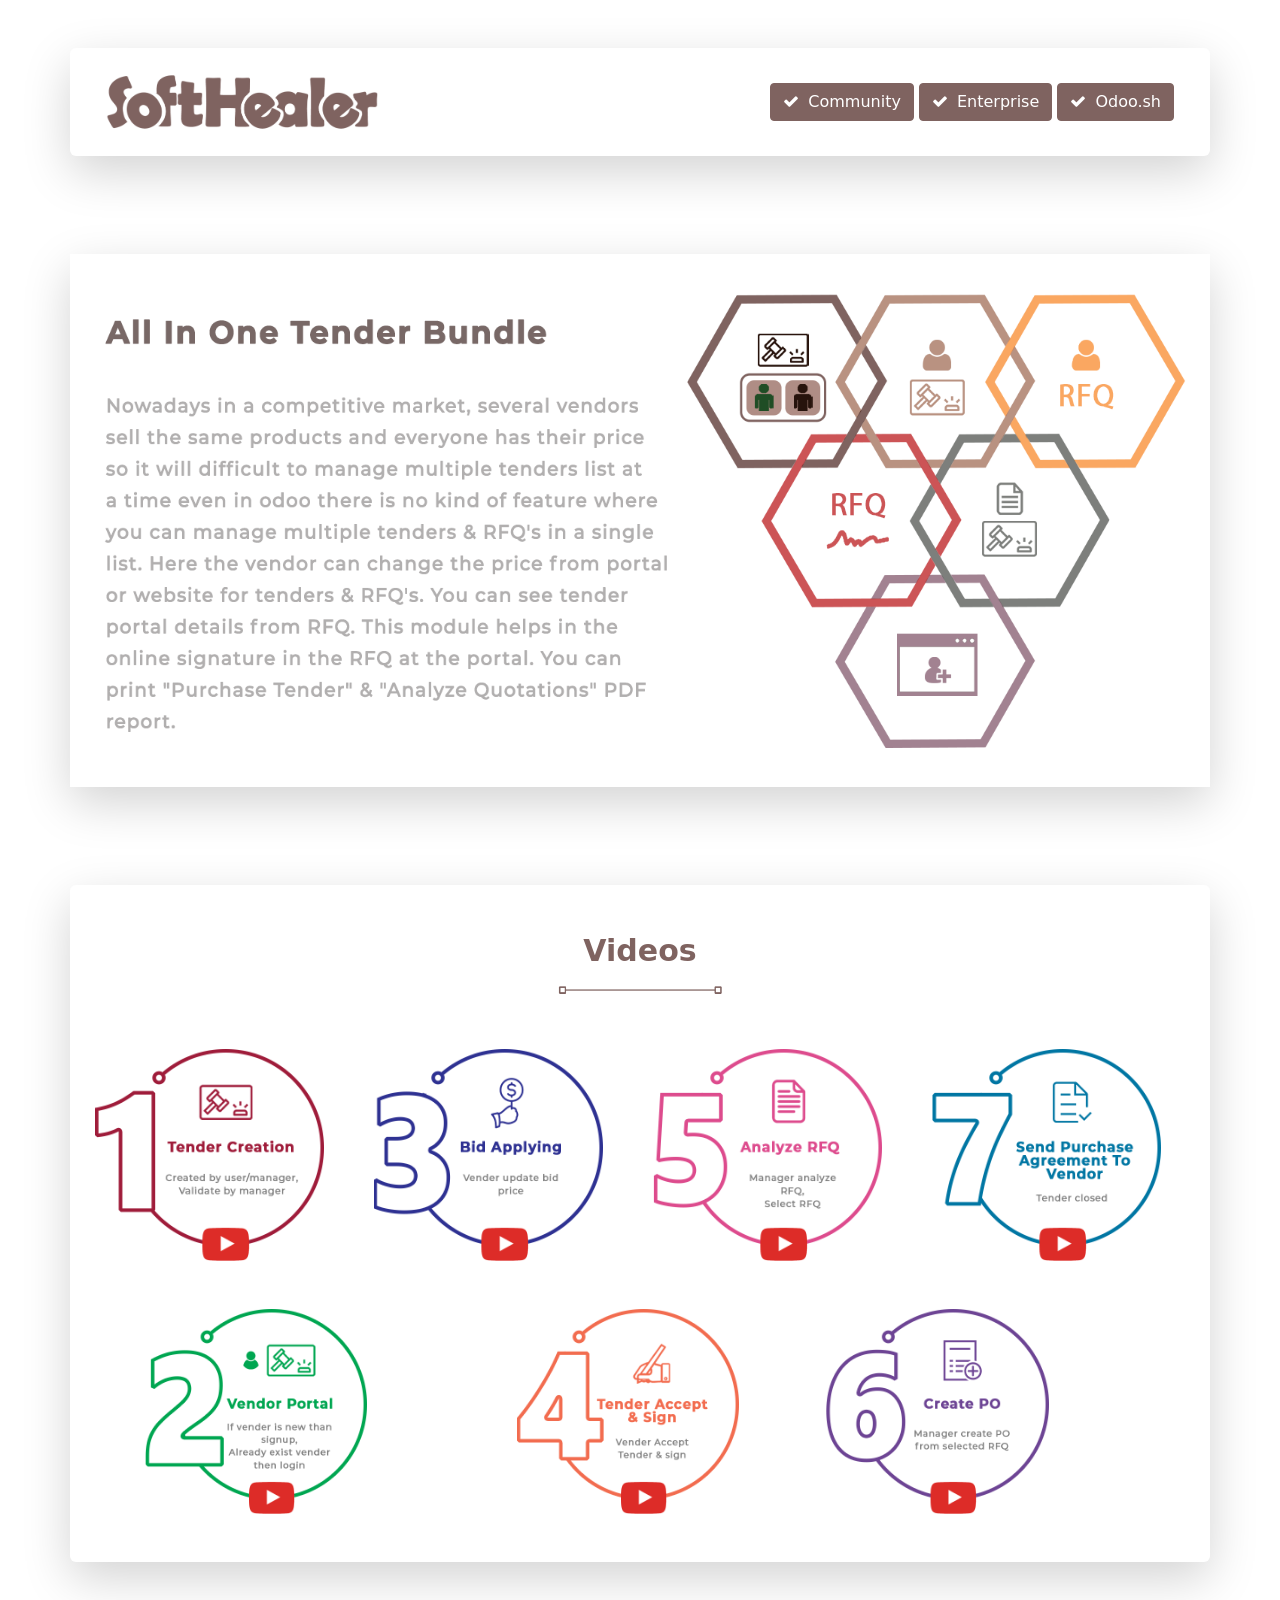
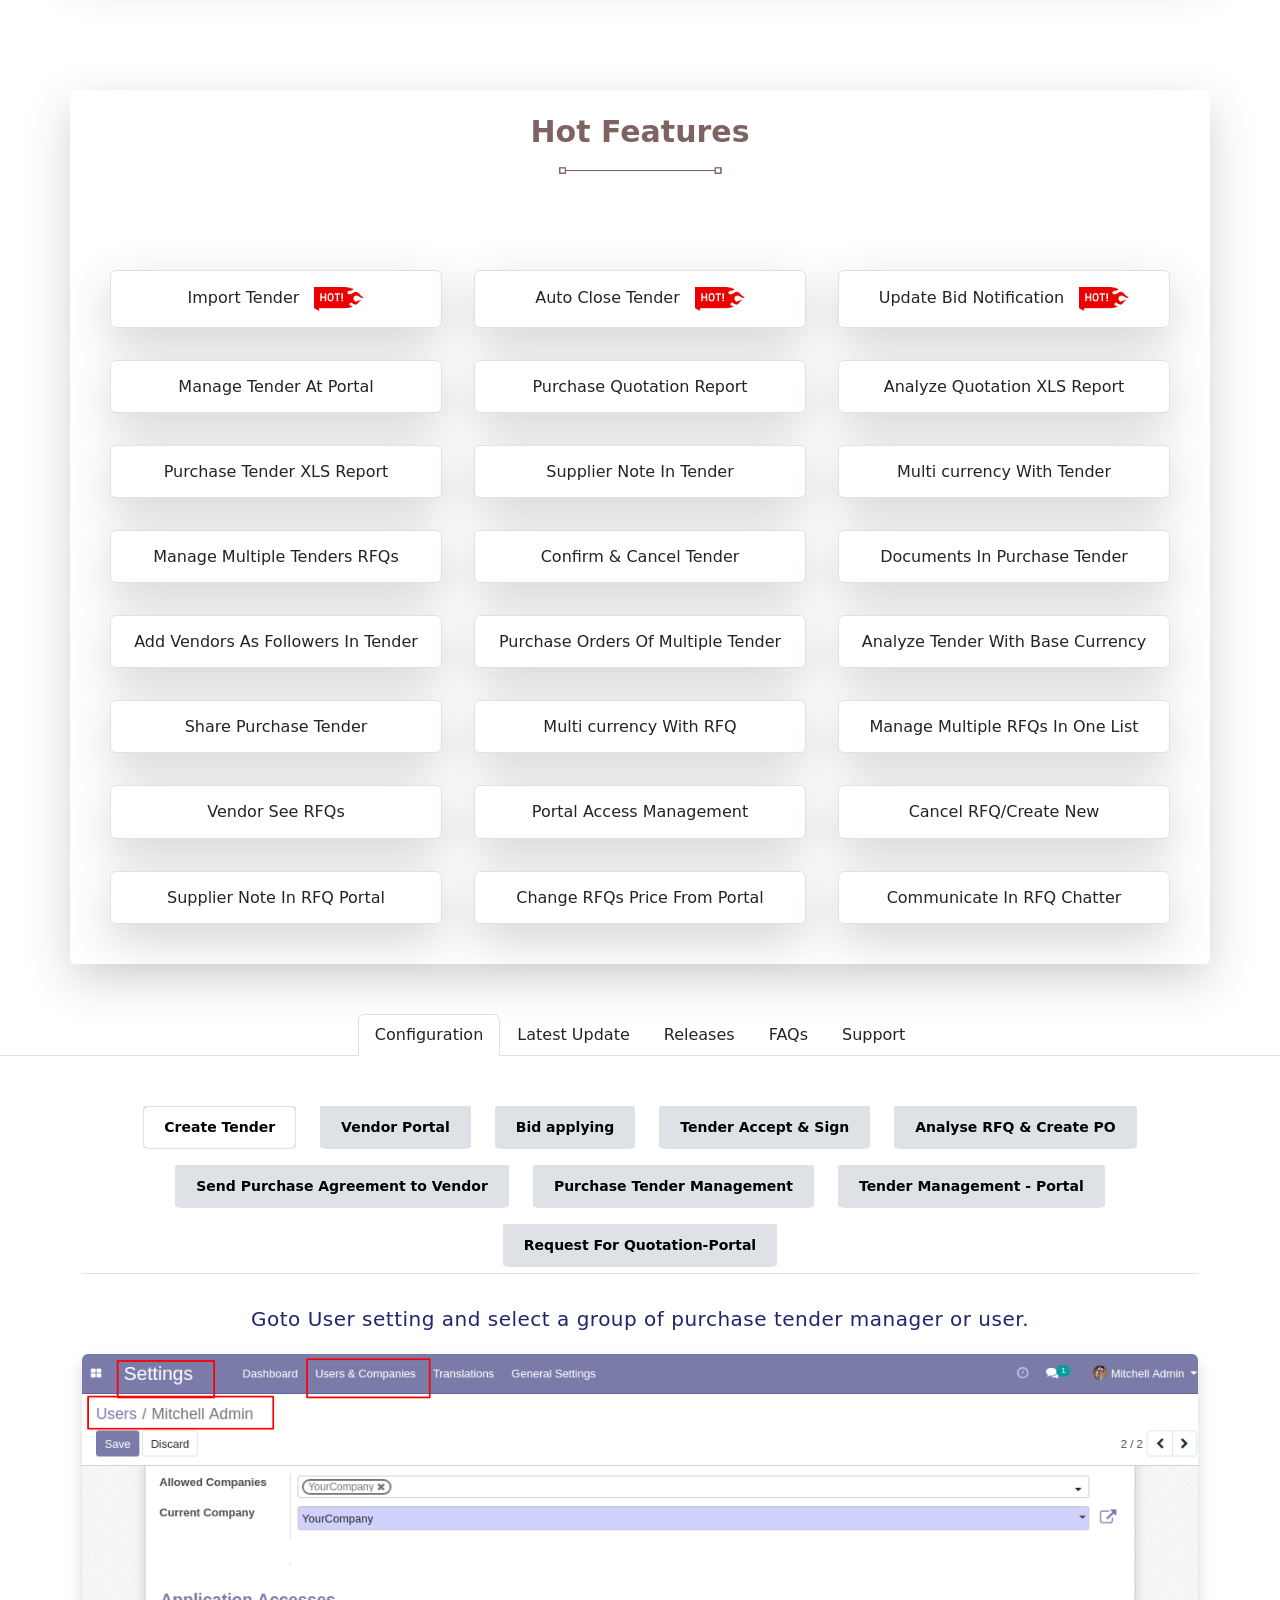
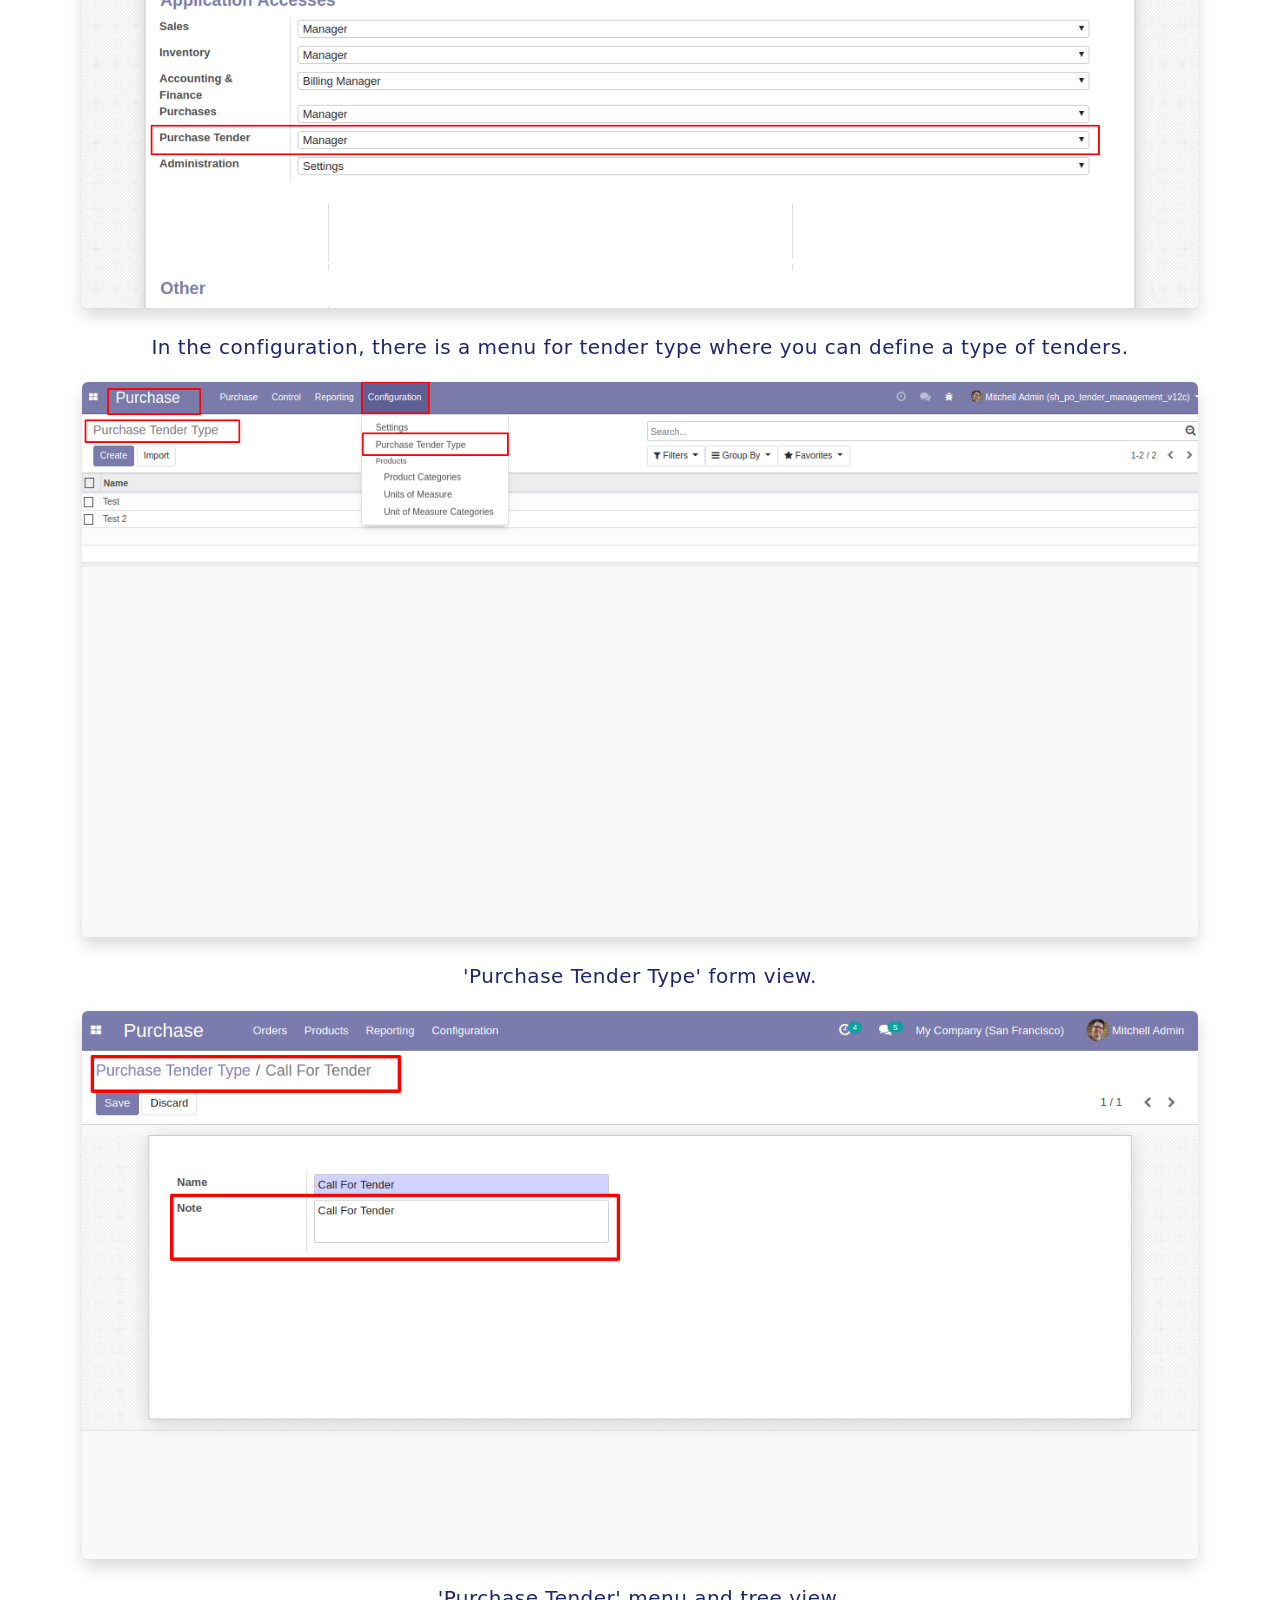
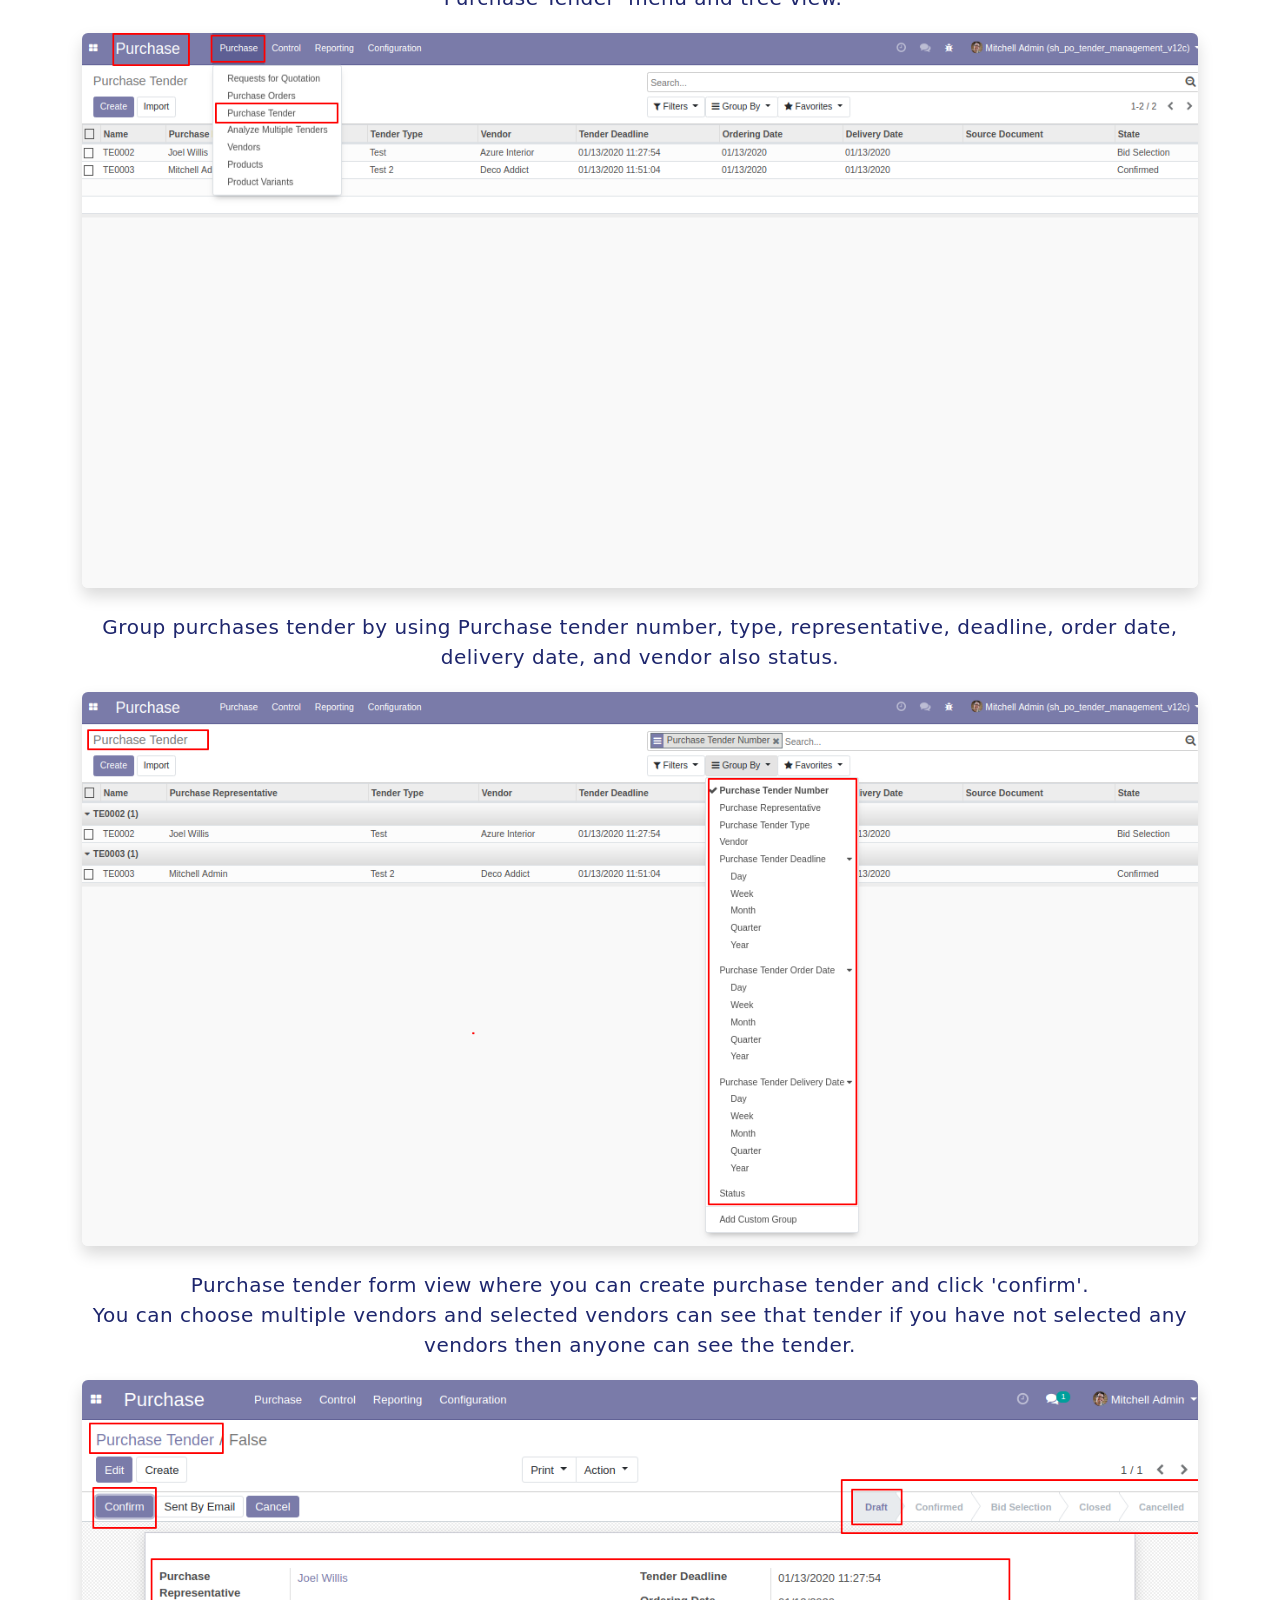
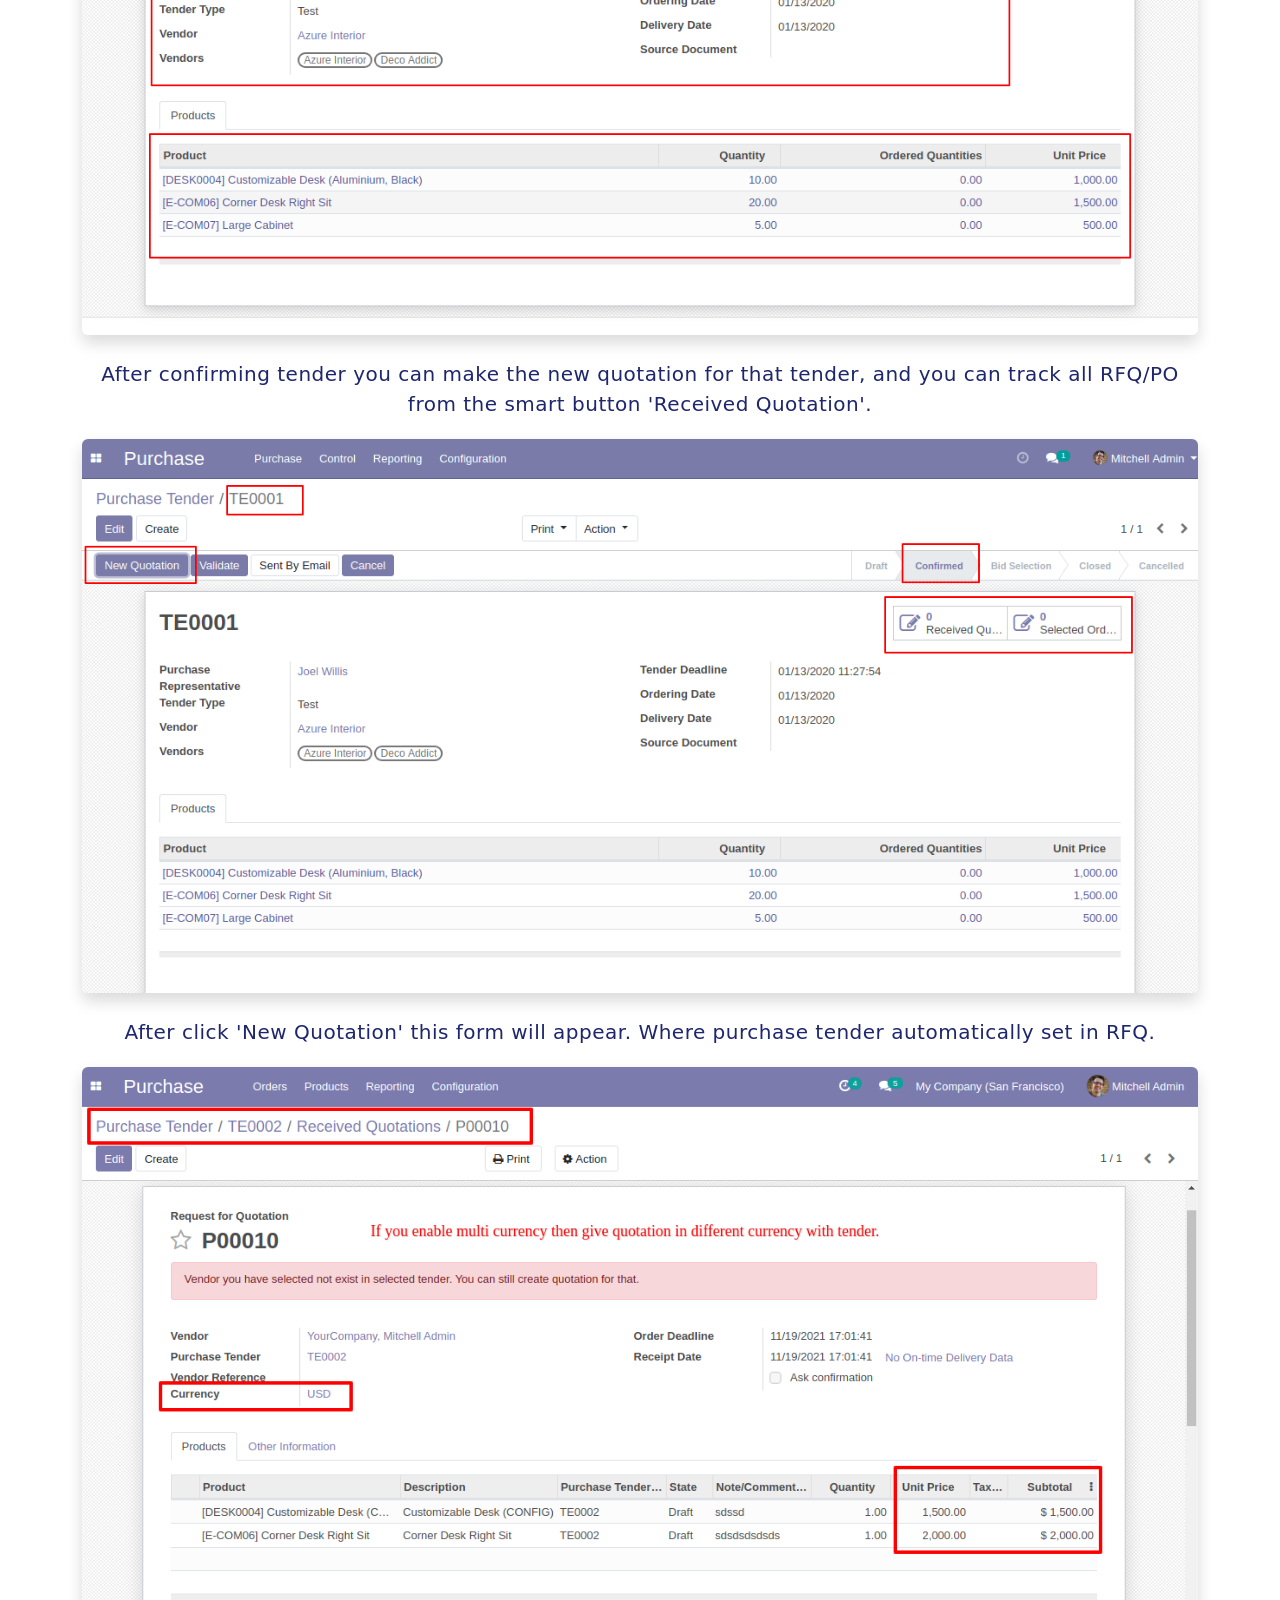
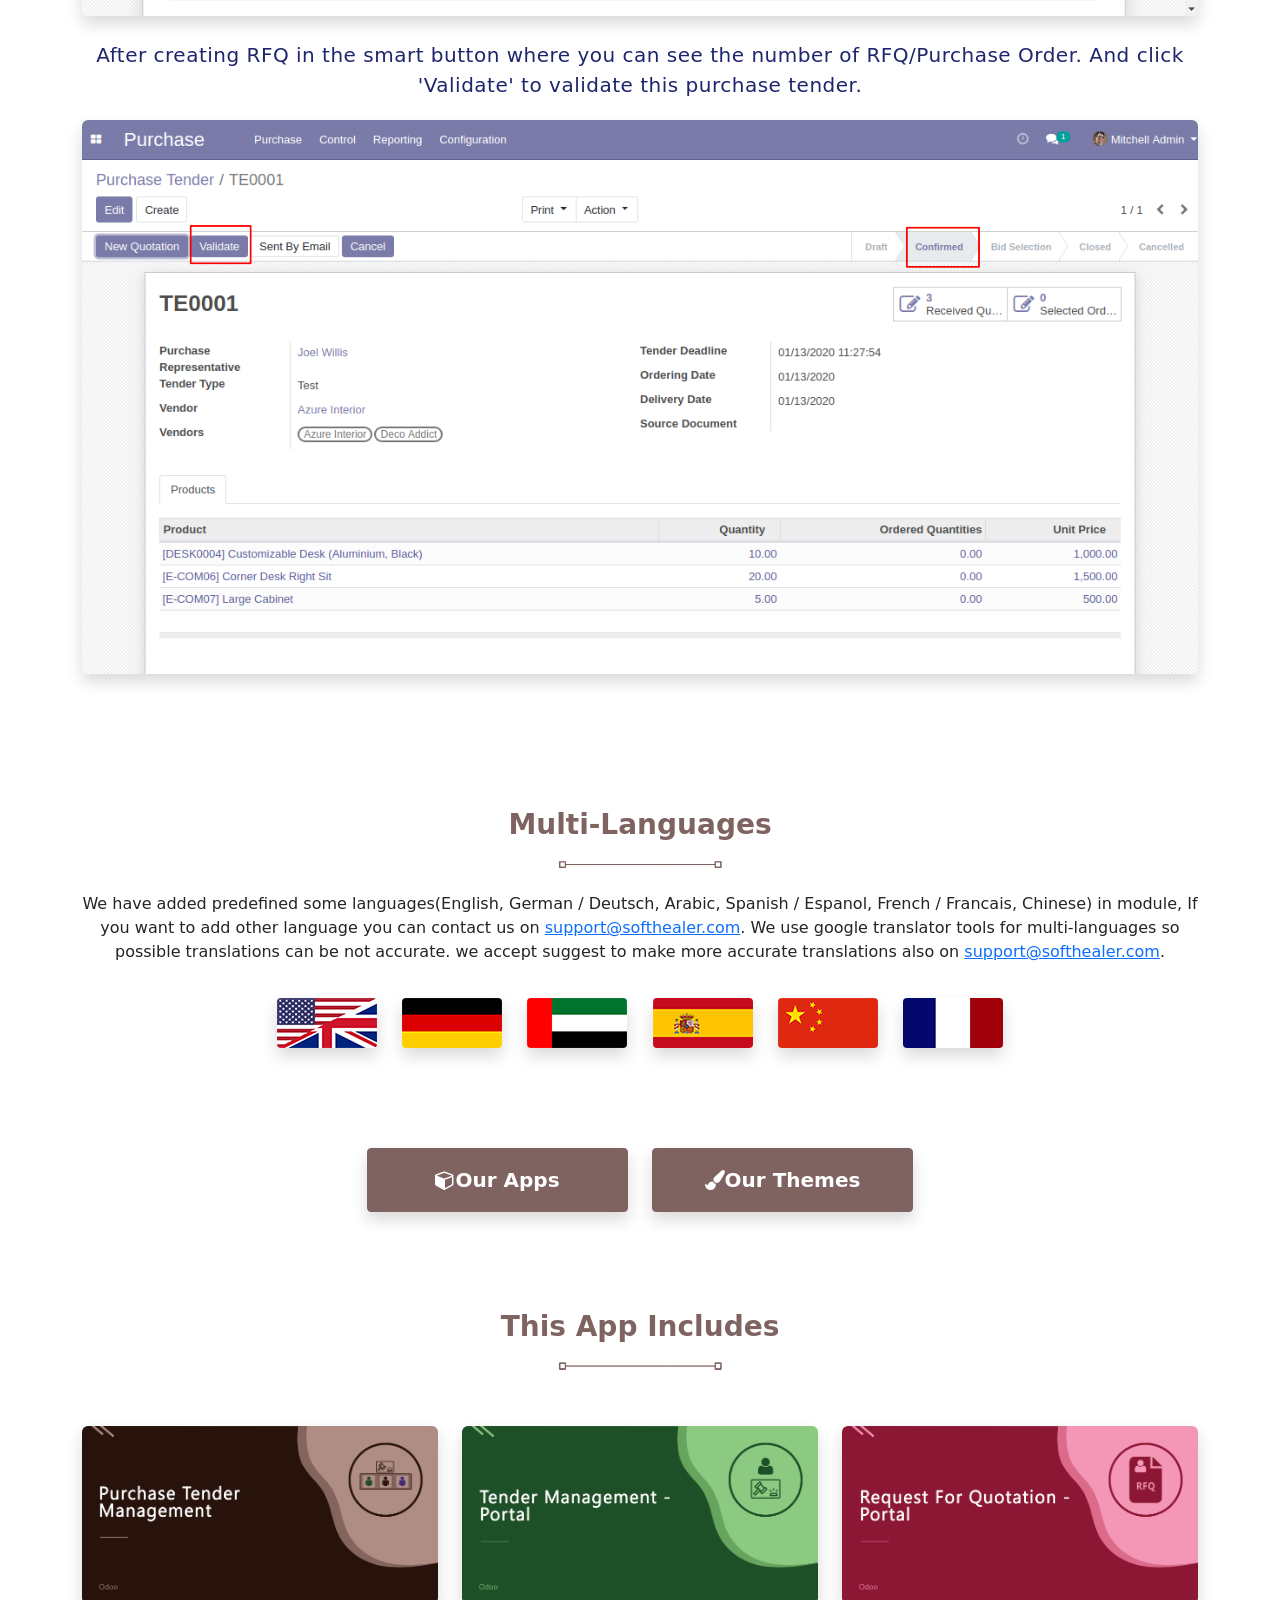
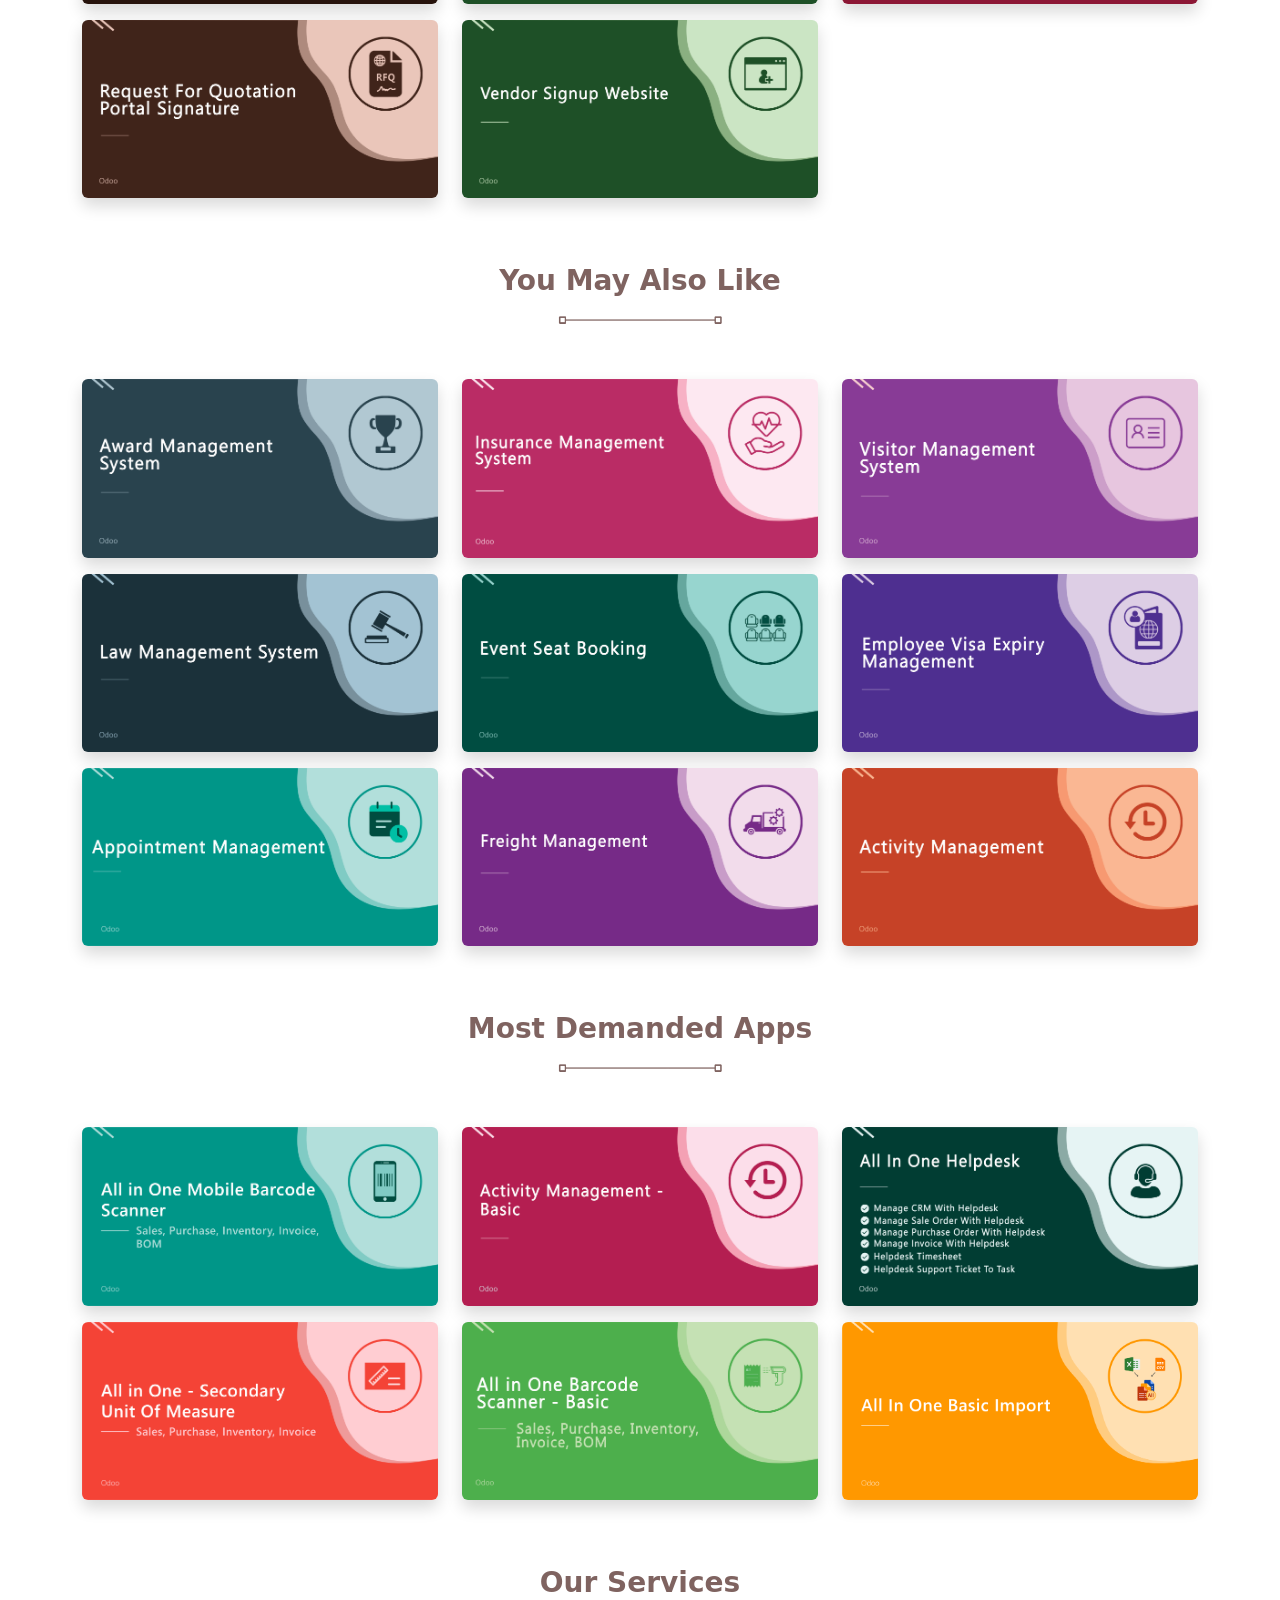
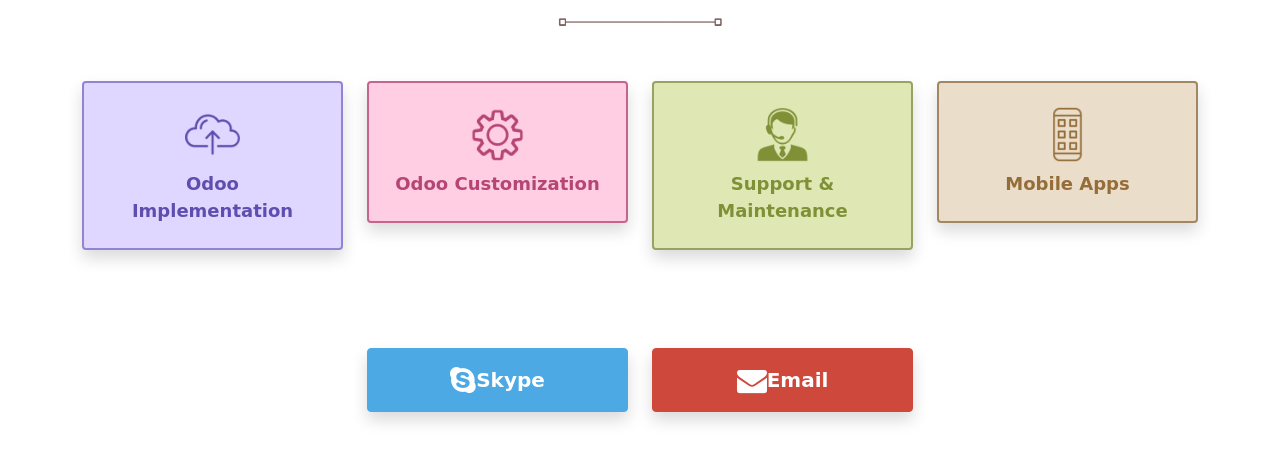
==== commit 3b95e093: "Latest module added with fixes" ====
--- a/sh_all_in_one_tender_bundle/static/description/index.html
+++ b/sh_all_in_one_tender_bundle/static/description/index.html
@@ -1849,6 +1849,20 @@
                 <div id="Release" class="tab-pane fade container">
                     <section class="oe_container px-2" style="margin-top: 1rem;background-color: transparent;">
                         <div class="sh_content shadow rounded bg-white" style="padding: 20px;margin-bottom: 15px;">
+                            <h4 style="font-size: 16px;margin: 0;color: #212121;text-decoration: none;font-weight: 600;letter-spacing: 1px;display: block;"><span class="fa fa-hand-o-right" style="color: #7f6360;font-weight: 600;font-size: 18px;padding-right: 10px;"></span> <span>Version 16.0.7</span> | <span style="color: #7f6360;">Released on : 21<sup>st</sup>March 2024</span></h4>
+                            <div style="font-size: 16px;padding-left: 32px;color: #555;margin: 0;padding-top: 15px;">
+                               <div style=" font-weight: normal;" class="d-flex align-items-center"> <span class="badge badge-info" style="background: #2196F3;
+  padding: 5px 15px;
+  border-radius: 3px;
+  color: #fff;
+  font-size: 9px;
+  text-transform: uppercase;
+  font-weight: bold;
+  box-shadow: 0 1px 3px rgba(0,0,0,0.12), 0 1px 2px rgba(0,0,0,0.24);">Fixed</span>
+                                         <span style="vertical-align: middle;font-size: 15px;">&nbsp; Minor Bug Fixed.</span></div>
+                            </div>
+                         </div>
+                        <div class="sh_content shadow rounded bg-white" style="padding: 20px;margin-bottom: 15px;">
                             <h4 style="font-size: 16px;margin: 0;color: #212121;text-decoration: none;font-weight: 600;letter-spacing: 1px;display: block;"><span class="fa fa-hand-o-right" style="color: #7f6360;font-weight: 600;font-size: 18px;padding-right: 10px;"></span> <span>Version 16.0.6</span> | <span style="color: #7f6360;">Released on : 7<sup>th</sup>March 2024</span></h4>
                             <div style="font-size: 16px;padding-left: 32px;color: #555;margin: 0;padding-top: 15px;">
                                <div style=" font-weight: normal;" class="d-flex align-items-center"> <span class="badge badge-info" style="background: #2196F3;
